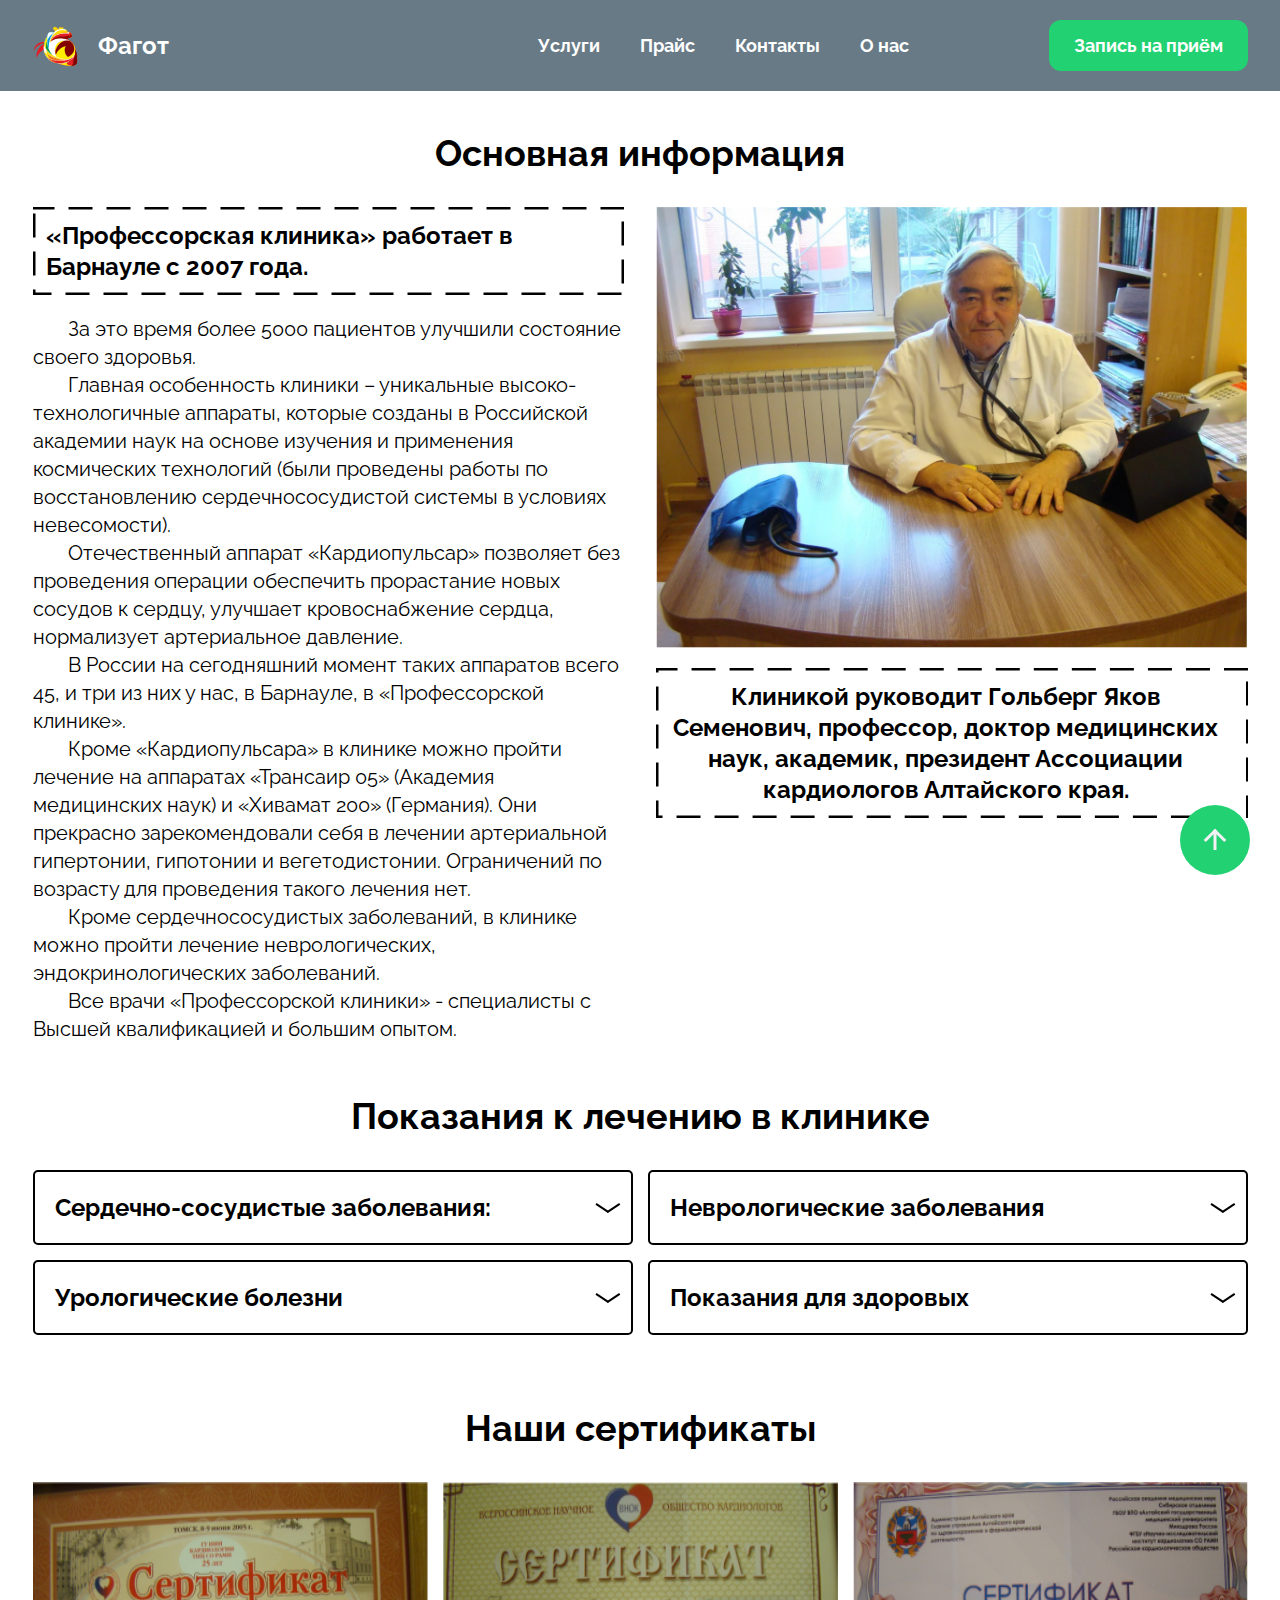
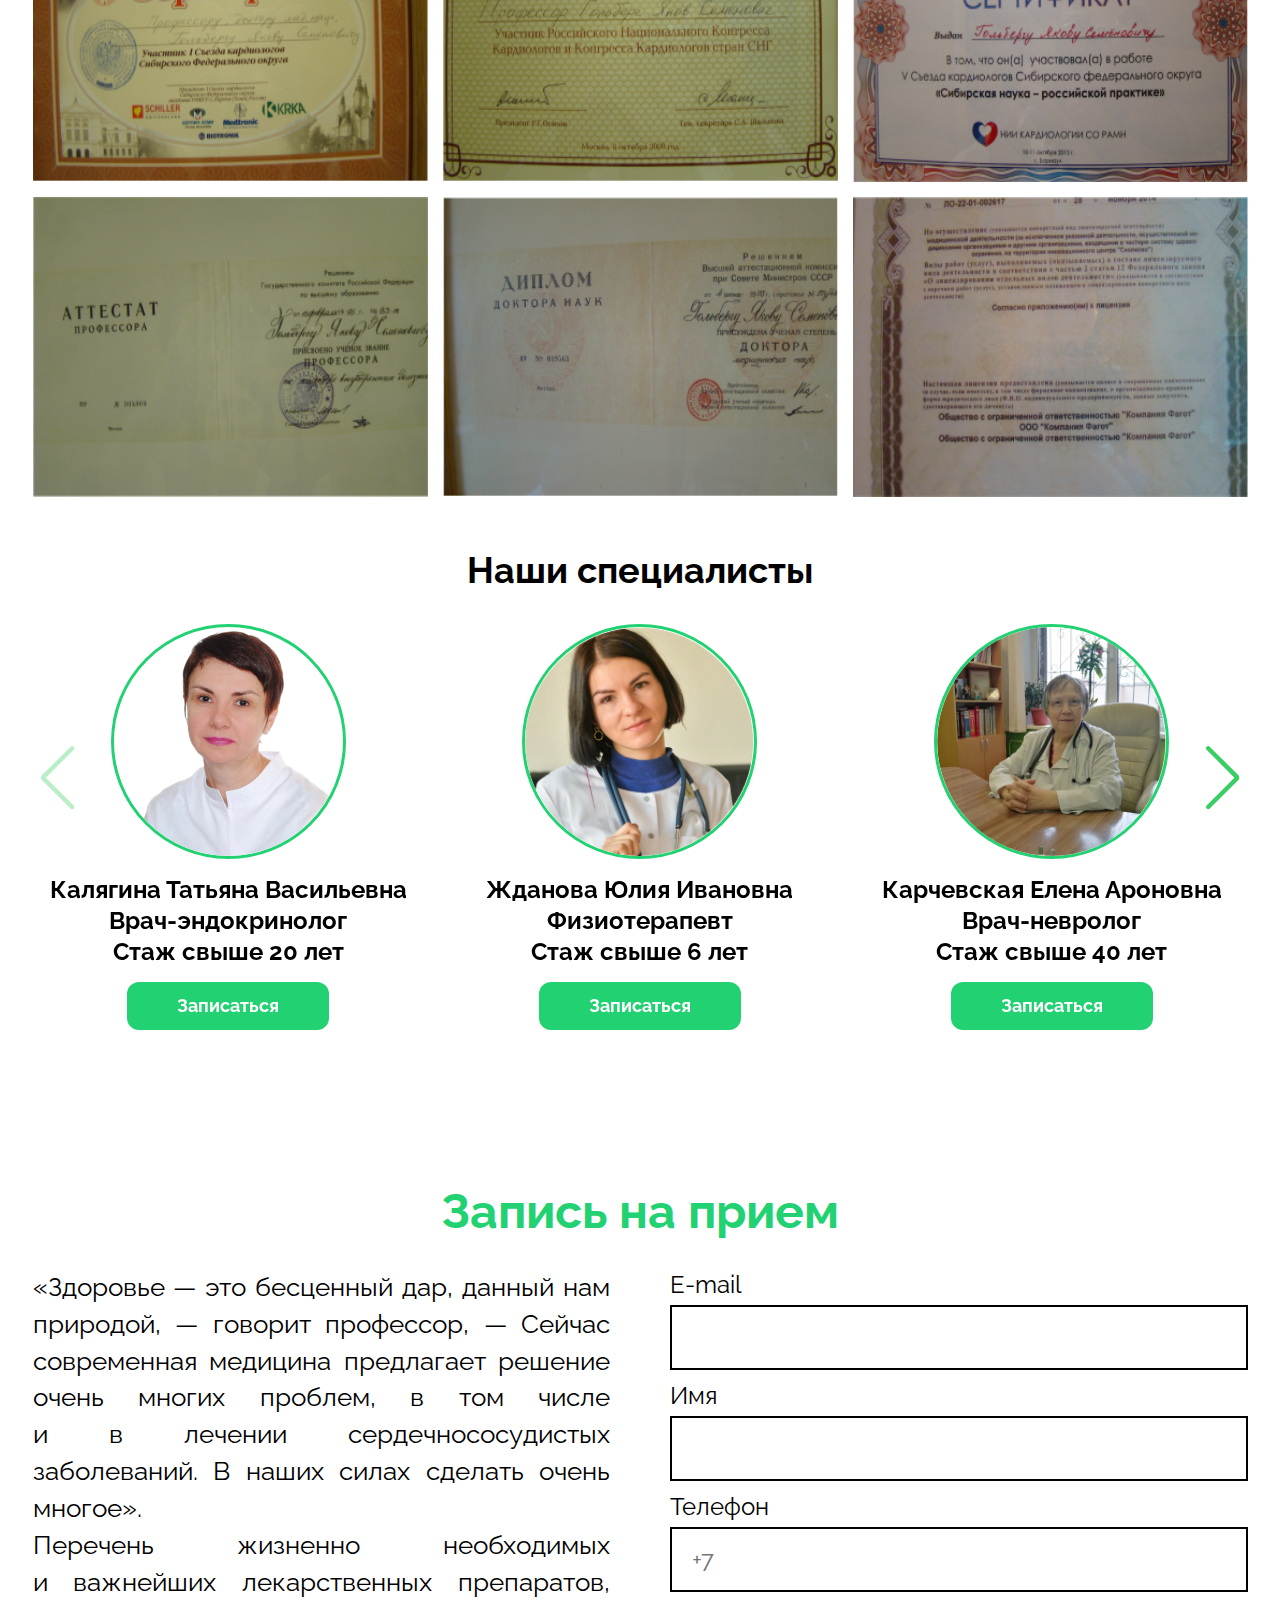
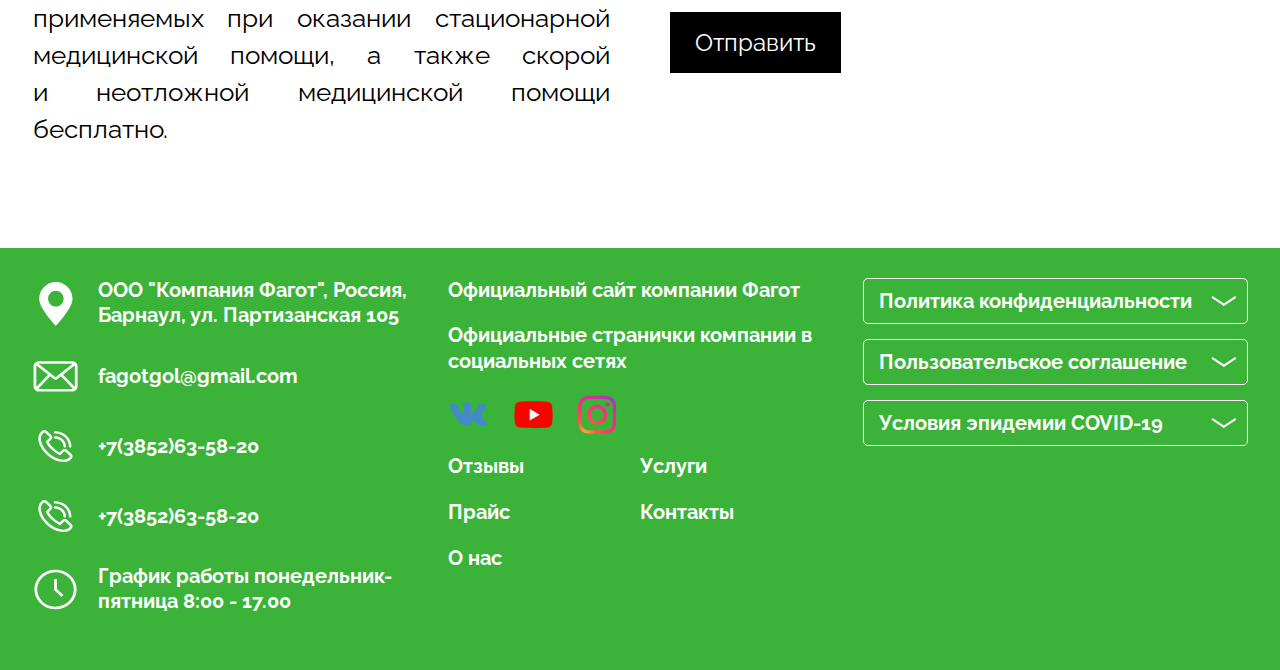
==== About.html @ f6bd38ea "Add files via upload" ====
<!DOCTYPE html>
<html lang="ru">

<head>
	<title>О нас</title>
	<meta charset="UTF-8">
	<meta name="format-detection" content="telephone=no">
	<!-- <style>body{opacity: 0;}</style> -->
	<link rel="stylesheet" href="css/style.min.css?_v=20220324200628">
	<link rel="stylesheet" href="css/style.min.css?_v=20220324200628">
	<link rel="shortcut icon" href="favicon.ico">

	<!-- <meta name="robots" content="noindex, nofollow"> -->
	<meta name="viewport" content="width=device-width, initial-scale=1.0">
</head>

<body>
	<!--  WRAPPER -->
	<div data-sticky class="wrapper">
		<!--   HEADER	 -->

		<header data-sticky-item class="header">
			<div class="header__container">
				<div class="header__menu menu">
					<!--  HEADER -->
					<div class="logo">
						<a href="https://kenformrey.github.io/Fagot/" class="header__logo"><img src="img/Logo.svg" alt="">

							<h3 href="https://kenformrey.github.io/Fagot/">Фагот</h3>

						</a>
					</div>

					<div class="menu__nav menu">
						<nav class="menu__body">
							<ul class="menu__list">
								<li class="menu__item hidden"><a href="https://kenformrey.github.io/Fagot/" class="menu__link">Главная</a>
								</li>
								<li class="menu__item"><a href="Services.html" class="menu__link">Услуги </a></li>
								<li class="menu__item"><a href="Price.html" class="menu__link">Прайс </a></li>
								<li class="menu__item"><a href="Contacts.html" class="menu__link">Контакты </a></li>
								<li class="menu__item"><a href="About.html" class="menu__link">О нас </a></li>
								<li class="social__icons">
									<div class="social__icon">
										<a href="https://vk.com/id380587980"> <img src="img/Footer/Social/vk.svg" alt=""> </a>
									</div>

									<div class="social__icon">
										<a href="https://www.youtube.com/channel/UCD90CI_VDaVIHZNmUctW5lA"> <img src="img/Footer/Social/Youtube.svg" alt=""> </a>
									</div>

									<div class="social__icon">
										<a href="https://www.instagram.com/professorskaya_klinika/"> <img src="img/Footer/Social/Instagram.svg" alt=""></a>
									</div>



								</li>
							</ul>
						</nav>
						<button data-da=".menu__list,769" type="submit" class="button button__header">Запись на приём</button>

						<!-- Icon burger -->
						<button type="button" class="menu__icon icon-menu"><span></span></button>
					</div>


				</div>


			</div>

		</header>
		<main class="page">
			<!-- ScrollBtn -->
			<a id="back-to-top" class="isShowBtn"></a>
			<div class="about">
				<div class="about__container">
					<div class="title__black">
						<h4>Основная информация</h4>
					</div>

					<div class="about__body">
						<div class="about__clinic">

							<div class="clinic__row">
								<div class="clinic__column">
									<div class="clinic__item">

										<div class="clinic__title">
											<h4>«Профессорская клиника» работает в Барнауле с 2007 года. </h4>
										</div>
										<div class="clinic__text">
											<p>
												За это время более 5000 пациентов улучшили состояние своего здоровья.
											</p>
											<p>Главная особенность клиники – уникальные высоко-технологичные аппараты, которые созданы в
												Российской
												академии наук на основе изучения и применения космических технологий (были проведены работы по
												восстановлению сердечнососудистой системы в условиях невесомости).
											</p>
											<p>Отечественный аппарат «Кардиопульсар» позволяет без проведения операции обеспечить прорастание
												новых
												сосудов к сердцу, улучшает кровоснабжение сердца, нормализует артериальное давление.
											</p>
											<p>В России на сегодняшний момент таких аппаратов всего 45, и три из них у нас, в Барнауле, в
												«Профессорской
												клинике».
											</p>
											<p>Кроме «Кардиопульсара» в клинике можно пройти лечение на аппаратах «Трансаир 05» (Академия
												медицинских
												наук) и «Хивамат 200» (Германия). Они прекрасно зарекомендовали себя в лечении артериальной
												гипертонии,
												гипотонии и вегетодистонии. Ограничений по возрасту для проведения такого лечения нет.

											</p>
											<p>Кроме сердечнососудистых заболеваний, в клинике можно пройти лечение неврологических,
												эндокринологических
												заболеваний.
											</p>
											<p>Все врачи «Профессорской клиники» - специалисты с Высшей квалификацией и большим опытом. </p>
										</div>
									</div>
								</div>

								<div class="clinic__column">
									<div class="clinic__item image">

										<div class="clinic__image">
											<img src="img/About/1.png" alt="">
										</div>

										<div class="clinic__title subtitle-image">
											<h4>Клиникой руководит Гольберг Яков Семенович, профессор,
												доктор медицинских наук, академик, президент Ассоциации кардиологов Алтайского края.</h4>
										</div>
									</div>
								</div>
							</div>

						</div>

						<div class="cardiopulse__spollers ">
							<div class="title__black">
								<h4>Показания к лечению в клинике </h4>
							</div>

							<div data-spollers data-one-spoller class="spollers">
								<!-- _spoller-active -->

								<div class="spollers__item">
									<button type="button" data-spoller class="spollers__title">Сердечно-сосудистые заболевания: </button>
									<div class="spollers__body _services">
										<ol>
											<li>Гипертоническая болезнь 1 и 2 стадий, 1 и 2 степени;</li>
											<li>Симптоматические артериальные гипертензии 1 и 2 степени;</li>
											<li>Гипотоническая болезнь;</li>
											<li>Ишемическая болезнь сердца:</li>

											<p>Стенокардия 1-2 функциональный класс;
											</p>

											<p>Постинфарктный кардиосклероз с сердечной недостаточностью не выше второго функционального
												класса;
											</p>
											<p>нарушение сердечного ритма – редкая экстрасистолия (10 в 1 или 30 в 1 час при суточном
												монетарировании
												ЭКГ);
											</p>
											<p>состояние после оперативного лечения (АКШ или стентирования);
											</p>
											<p>сочетание с артериальной гипертонией сахарным диабетом; </p>



											<li>Состояние после перенесенного инфаркта миокарда (через 6 – 8 месяцев после окончания острых
												явлений) пи
												сердечной недостаточности не выше 2 функционального класса.
											</li>
											<li>Хронические ревматические болезни сердца;</li>


											<li> Заболевания артерий и вен нижних конечностей (через 2 месяца после поверхностных и 4 месяца
												после
												глубоких)
											</li>

											<li> Метаболический синдром;
											</li>
											<li> Наличие факторов риска сердечно-сосудистых заболеваний;
											</li>

											<li>Наличие факторов риска сердечно-сосудистых заболеваний;
											</li>
											<li>Низкая фракция выброса;
											</li>
											<li>Вегетодистония по кардиальному типу; </li>
										</ol>
									</div>
								</div>

								<div class="spollers__item">
									<button type="button" data-spoller class="spollers__title ">Неврологические заболевания</button>
									<div class="spollers__body _services">
										<ol>
											<li>Сосудистая патология нервной системы:
											</li>
											<p> хроническая дисциркуляторная энцефалопатия с цефальгическими и вестибулопатическими
												проявлениями;
											</p>
											<p>состояние после перенесенных ишемических инсультов, преходящих нарушениях мозгового
												кровообращения – при
												условии самостоятельного передвижения после выписки из стационара;
											</p>
											<p>вегетососудистая дистония;
											</p>
											<li>Сахарный диабет второго типа, с явлениями полиневропатии, энцефалопатии, ангиопатии.
											</li>
											<li>Болезнь Паркинсона, дрожательно ригидная, дрожательная форма без выраженных
												интелектуально-мнеститечких
												нарушений;
											</li>

											<li>Остеохондроз позвоночника с нейрососудистыми синдромами, спондилогенные корешковые и
												вегетативные боли:
												пояснично-крестцовый радикулит, остеохондроз шейного и грудного отделов позвоночника;
											</li>
											<li>Послестрессовые состояния, депрессия, повышенная утомляемость, снижение работоспособности;
											</li>

											<li>Головные боли различного происхождения;</li>
										</ol>
									</div>
								</div>

								<div class="spollers__item">
									<button type="button" data-spoller class="spollers__title ">Урологические болезни</button>
									<div class="spollers__body _services">
										<p>Снижение мужской потенции</p>
									</div>
								</div>

								<div class="spollers__item">
									<button type="button" data-spoller class="spollers__title "> Показания для здоровых</button>
									<div class="spollers__body _services">
										<ol>
											<li>Профилактика сердечно-сосудистых заболеваний;</li>
											<li>Профилактика сердечно-сосудистых заболеваний;</li>
											<li>Для увеличения мышечной массы;</li>
											<li> Для восстановления работоспособности у лиц тяжелого физического и умственного труда</li>
											<li> Для быстрейшего восстановления после длительных тренировок спортсменов;</li>
											<li> Для подготовки спортсменов к ответственным Российским и Международным соревнованиям</li>
										</ol>
									</div>
								</div>
							</div>
						</div>

						<div class="about__certificate">
							<div class="title__black">
								<h4>Наши сертификаты</h4>
							</div>
							<div data-gallery class="gallery-block">
								<a href="img/About/Licence/1.png" class="gallery-block__item">
									<img src="img/About/Licence/1.png" alt="">
								</a>
								<a href="img/About/Licence/2.png" class="gallery-block__item">
									<img src="img/About/Licence/2.png" alt="">
								</a>

								<a href="img/About/Licence/3.png" class="gallery-block__item">
									<img src="img/About/Licence/3.png" alt="">
								</a>

								<a href="img/About/Licence/4.png" class="gallery-block__item">
									<img src="img/About/Licence/4.png" alt="">
								</a>
								<a href="img/About/Licence/5.png" class="gallery-block__item">
									<img src="img/About/Licence/5.png" alt="">
								</a>
								<a href="img/About/Licence/6.png" class="gallery-block__item">
									<img src="img/About/Licence/6.png" alt="">
								</a>
							</div>
						</div>

						<div class="about__employers">
							<div class="title__black">
								<h4>Наши специалисты</h4>
							</div>


							<!-- Оболочка слайдера -->
							<div class="about__slider swiper-about">

								<!-- Двигающееся часть слайдера -->
								<div class="about__wrapper swiper-wrapper ">

									<!-- Слайд -->
									<div class="about-slider__slide swiper-slide">
										<div class="about-slider__body">

											<a href="Doctor_1.html">
												<div class="about-slider__image">
													<img src="img/About/employees/1.png" alt="Картинка">
												</div>

												<div class="about-slider__title">
													<h4>Калягина Татьяна Васильевна</h4>
												</div>

												<div class="about-slider__text ">
													<p>Врач-эндокринолог </p>
													<p>Стаж свыше 20 лет</p>
												</div>
											</a>



											<a href="https://booking.medlock.ru/?user=fagot_golberga_barnaul&employeeId=2" class="button button__slider">Записаться</a>
										</div>

									</div>

									<div class="about-slider__slide swiper-slide">
										<div class="about-slider__body">

											<a href="Doctor_2.html">
												<div class="about-slider__image">
													<img src="img/About/employees/2.png" alt="Картинка">
												</div>

												<div class="about-slider__title">
													<h4>
														Жданова Юлия Ивановна
													</h4>
												</div>

												<div class="about-slider__text ">
													<p>Физиотерапевт </p>
													<p>Стаж свыше 6 лет</p>
												</div>
											</a>



											<a href="https://booking.medlock.ru/?hash=903829fe3a6acd9ab9003f7c21f519ff&employeeId=12" class="button button__slider">Записаться</a>
										</div>

									</div>

									<div class="about-slider__slide swiper-slide">
										<div class="about-slider__body">

											<a href="Doctor_3.html">
												<div class="about-slider__image">
													<img src="img/About/employees/3.png" alt="Картинка">
												</div>

												<div class="about-slider__title">
													<h4>Карчевская Елена Ароновна</h4>
												</div>

												<div class="about-slider__text ">
													<p>Врач-невролог</p>
													<p>Стаж свыше 40 лет</p>
												</div>
											</a>



											<a href="https://booking.medlock.ru/?user=fagot_golberga_barnaul&employeeId=1" class="button button__slider">Записаться</a>
										</div>

									</div>

									<div class="about-slider__slide swiper-slide">
										<div class="about-slider__body">

											<a href="Doctor_4.html">
												<div class="about-slider__image">
													<img src="img/About/employees/4.webp" alt="Картинка">
												</div>

												<div class="about-slider__title">
													<h4> Кайдалов Александр Геннадьевич</h4>
												</div>

												<div class="about-slider__text ">
													<p>Врач-кардиолог</p>
													<p>Стаж свыше 32 лет </p>
												</div>
											</a>

											<a href="https://booking.medlock.ru/?user=fagot_golberga_barnaul&employeeId=6" class="button button__slider">Записаться</a>
										</div>

									</div>

									<div class="about-slider__slide swiper-slide">
										<div class="about-slider__body">

											<a href="Doctor.html">
												<div class="about-slider__image">
													<img src="img/About/employees/5.jpg" alt="Картинка">
												</div>

												<div class="about-slider__title">
													<h4>Открытая вакансия </h4>
												</div>

												<div class="about-slider__text ">
													<p> Мы ищем: Медсестру по физиотерапии Врача-физиотерапевта

														Врача-кардиолога
													</p>



													<p>Стаж свыше 6 лет</p>
												</div>
											</a>



											<a href="#" class="button button__slider">Обратная связь</a>
										</div>

									</div>

								</div>
								<div class="swiper-pagination"></div>

								<button type="button" class="swiper-button-prev"></button>
								<button type="button" class="swiper-button-next"></button>


							</div>

						</div>


					</div>
				</div>
			</div>


			<div class="form">
				<div class="form__container">
					<div class="form__title title">
						<h3>Запись на прием</h3>
					</div>

					<div class="form__body">
						<div class="form__row">

							<div class="form__column">
								<div class="form__text">
									<p>&laquo;Здоровье&nbsp;&mdash; это бесценный дар, данный нам природой,&nbsp;&mdash; говорит
										профессор,&nbsp;&mdash; Сейчас современная медицина предлагает решение очень многих проблем, в&nbsp;том
										числе
										и&nbsp;в&nbsp;лечении сердечнососудистых заболеваний. В&nbsp;наших силах сделать очень многое&raquo;.
									<p> Перечень жизненно необходимых и&nbsp;важнейших лекарственных препаратов, применяемых при оказании
										стационарной
										медицинской помощи, а&nbsp;также скорой и&nbsp;неотложной медицинской помощи бесплатно.</p>
									</p>
								</div>
							</div>

							<div class="form__column">
								<form action="" method="POST" class="form__content">
									<div class="form__line">
										<label for="inp" class="form__label">E-mail</label>
										<input class="input" autocomplete="off" type="email" name="form[]" data-required="email" data-error="Неправильный E-mail">
									</div>

									<div class="form__line">
										<label for="inp" class="form__label">Имя</label>
										<input autocomplete="off" type="text" name="form[]" data-required="email" data-error="Неправильное Имя" class="input">
									</div>

									<div class="form__line">
										<label for="inp" class="form__label">Телефон</label>

										<input data-inputmask="'mask': '9' , 'repeat' : 11, 'greedy' : true" class="input" name="phone" placeholder="+7" autocomplete="off" data-error="Неправильный телефон" data-required="phone" type="tel" id="phone">

									</div>

									<button type="submit" class="form__button">Отправить</button>
								</form>
							</div>

						</div>





					</div>
				</div>
			</div>
		</main>
		<footer class="footer">
			<div class="footer__container">
				<div class="footer__row">

					<div class="footer__column">
						<ul class="footer__contacts">
							<li class="footer__item">
								<div class="item__img">
									<img src="img/Footer/Contacts/Marker.svg" alt="">
								</div>
								<div class="footer__text">
									<p>
										<a class="link" href="https://www.google.com/maps?ll=53.337132,83.779655&z=16&t=m&hl=en&gl=RU&mapclient=embed&cid=17492435233953632074">ООО
											"Компания Фагот", Россия, Барнаул, ул. Партизанская 105 </a>
									</p>
								</div>

							</li>

							<li class="footer__item">

								<div class="item__img">
									<img src="img/Footer/Contacts/Email.svg" alt="">
								</div>

								<div class="footer__text">
									<p>
										fagotgol@gmail.com
									</p>
								</div>

							</li>

							<li class="footer__item">

								<div class="item__img">
									<img src="img/Footer/Contacts/Phone.svg" alt="">
								</div>

								<div class="footer__text">
									<p>
										<a class="link" href="tel:+7(3852)63-58-2"> +7(3852)63-58-20</a>
									</p>
								</div>

							</li>
							<li class="footer__item">

								<div class="item__img">
									<img src="img/Footer/Contacts/Phone.svg" alt="">
								</div>

								<div class="footer__text">
									<p>
										<a class="link" href="tel:+7(3852)63-58-2"> +7(3852)63-58-20</a>

									</p>
								</div>

							</li>

							<li class="footer__item">

								<div class="item__img">
									<img src="img/Footer/Contacts/Clock.svg" alt="">
								</div>

								<div class="footer__text">
									<p>
										График работы
										понедельник-пятница
										8:00 - 17.00
									</p>
								</div>

							</li>


						</ul>
					</div>

					<div class="footer__column">
						<ul class="footer__social">
							<li>
								<p></p>
								Официальный сайт компании Фагот
							</li>

							<li>
								Официальные странички
								компании в социальных сетях
							</li>

							<li class="social__icons">
								<div class="social__icon">
									<a href="https://vk.com/id380587980"> <img src="img/Footer/Social/vk.svg" alt=""> </a>
								</div>

								<div class="social__icon">
									<a href="https://www.youtube.com/channel/UCD90CI_VDaVIHZNmUctW5lA"> <img src="img/Footer/Social/Youtube.svg" alt=""> </a>
								</div>

								<div class="social__icon">
									<a href="https://www.instagram.com/professorskaya_klinika/"> <img src="img/Footer/Social/Instagram.svg" alt=""></a>
								</div>

							</li>
							<ul class="pages">
								<li><a class="link" href="https://prodoctorov.ru/barnaul/lpu/24762-fagot/otzivi/#tab-content"> Отзывы </a>
								</li>

								<li>
									<a class="link" href="Services.html">Услуги</a>
								</li>

								<li>
									<a class="link" href="Price.html">Прайс</a>
								</li>

								<li>
									<a class="link" href="Contacts.html">Контакты</a>
								</li>

								<li>
									<a class="link" href="About.html">О нас</a>
								</li>
							</ul>



						</ul>

					</div>

					<div class="footer__column">

						<div data-one-spoller data-spollers class="spollers">
							<div class="spollers__item">
								<button type="button" data-spoller class="spollers__title"> Политика конфиденциальности</button>
								<div class="spollers__body">Настоящая Политика конфиденциальности является составной частью
									Пользовательского
									соглашения Сайта и действует в отношении всей информации, в том числе персональных данных Пользователя,
									получаемых Администрацией Сайта в процессе работы Пользователя с Сайтом, исполнения Пользовательского
									соглашения
									и соглашений между Администрацией сайта и Пользователем.</div>
							</div>

							<div class="spollers__item">
								<button type="button" data-spoller class="spollers__title"> Пользовательское соглашение</button>
								<div class="spollers__body">
									Настоящее пользовательское соглашение (далее - «Соглашение») регулирует порядок работы настоящего сайта
									(далее -
									«Сайт»), определяет условия использования материалов и сервисов Сайта. Администратор Сайта указывает
									информацию о
									себе, а также, контактные данные для обратной связи на Сайте. Настоящее Соглашение является публичной
									офертой в
									соответствии с действующим законодательством Российской Федерации. Совершение конклюдентных действий
									физическими,
									либо юридическими лицами (далее - «Пользователь»), направленных на использование Сайта считается
									безусловным
									принятием (акцептом) данного Соглашения. Настоящим Пользователь подтверждает, что акцепт Соглашения
									равносилен
									подписанию и заключению Соглашения на условиях, изложенных в настоящем Соглашении.
									Условия использования сайта
									Использование любых материалов и сервисов Сайта регулируется нормами действующего законодательства
									Российской
									Федерации. Материалы и сервисы Сайта предназначены исключительно для использования в законных целях.
									Пользователь вправе по своему усмотрению знакомиться с материалами сайта и сервисами Сайта, заказывать и
									приобретать товары и/или услуги предлагаемые на Сайте.
									Пользователь соглашается использовать Сайт, не нарушая имущественных и/или неимущественных прав третьих
									лиц, а
									равно запретов и ограничений, установле­­­­­­­­­­нных применимым правом, включая без ограничения:
									авторские и
									смежные права, права на товарные знаки, знаки обслуживания и наименования мест происхождения товаров,
									права на
									промышленные образцы, права использовать изображения людей, а также любых действий, которые приводят или
									могут
									привести к нарушению нормальной работы Сайта и сервисов Сайта, в частности используя программы для
									вмешательства
									или попытки вмешательства в процесс нормального функционирования Сайта.
									Использование материалов Сайта без согласия правообладателя не допускается. Для правомерного использования
									материалов Сайта необходимо согласие Администратора сайта или правообладателя материалов.
									При наличии технической возможности Пользователь вправе оставлять комментарии и иные записи на Сайте.
									Пользователь
									гарантирует, что комментарии или иные записи не нарушают применимого законодательства, не содержат
									материалов
									незаконного, непристойного, клеветнического, дискредитирующего, угрожающего, порнографического,
									враждебного
									характера, а также содержащих домогательства и признаки расовой или этнической дискриминации, призывающих
									к
									совершению действий, которые могут быть квалифицированы как уголовные преступления, равно как и считаться
									недопустимыми по иным причинам, материалов, пропагандирующих культ насилия и жестокости, материалов,
									содержащих
									нецензурную брань. Администрация Сайта не обязуется проводить предварительную модерацию материалов и
									записей на
									Сайте Пользователями. За комментариии записи на Сайте оставленные Пользователем, Пользователь несет
									ответственность
									самостоятельно и в полном объеме.
									Администратор Сайта не несет ответственности за посещение и использование Пользователем внешних ресурсов,
									ссылки на
									которые могут содержаться на Сайте, Пользователь переходит по ссылкам содержащимся на Сайте на внешние
									ресурсы, по
									своему усмотрению на свой страх и риск.
									Пользователь согласен с тем, что Администрация Сайта не несет ответственности перед Пользователем в связи
									с любыми
									возможными или возникшими потерями или убытками, связанными с любым содержанием Сайта, товарами или
									услугами,
									доступными на Сайте или полученными через внешние сайты или ресурсы, либо иные контакты Пользователя, в
									которые он
									вступил, используя размещенную на Сайте информацию или ссылки навнешние ресурсы.
									Предоставление в любой форме (регистрация на Сайте, осуществление заказов, подписка на рекламныерассылки
									итд.)
									своих персональных данных Администрации сайта, Пользователь выражает согласие на обработку персональных
									данных
									Администрацией сайта в соответствии с Федеральным законом “О персональных данных” от 27.07.2006№152-ФЗ.
									Обработка
									персональных данных Пользователя регулируется действующим законодательством Российской Федерации и
									Политикой
									конфиденциальности Сайта.
									Администратор Сайта вправе в любое время в одностороннем порядке, без каких либо уведомлений Пользователя,
									изменять
									содержимое Сайта, а также изменять условия настоящего Соглашения. Такие изменения вступают в силу с
									момента
									размещения новой версии Соглашения на данной странице. Актуальная версия Соглашения всегда расположена на
									данной
									странице. Для избежания споров по поводу изменения Соглашения Администратор Сайта рекомендует периодически
									ознакамливаться с содержимым Соглашения расположенного на данной странице. При несогласии Пользователя с
									внесенными
									изменениями он обязан отказаться от использования Сайта.
									Администратор Сайта вправе в одностороннем порядке ограничивать доступ Пользователя на Сайт, если будет
									обоснованно
									считать, что Пользователь ведет неправомерную деятельность. Кроме того, администратор вправе удалять
									материалы
									Пользователей по требованию уполномоченных органов государственной власти или заинтересованных лиц в
									случае, если
									данные материалы нарушают применимое законодательство или права третьих лиц.
									Администратор Сайта и Пользователь несут ответственность за неисполнение или ненадлежащее исполнение своих
									обязательств в соответствии с Соглашением и действующим законодательством Российской Федерации.
									Администратор Сайта
									не несет ответственность за технические перебои в работе Сайта, вместе с тем Администратор Сайта обязуется
									принимать все разумные меры для предотвращения таких перебоев.
									Все возможные споры, вытекающие из настоящего Соглашения или связанные с ним, подлежат разрешению в
									соответствии с
									действующим законодательством Российской Федерации.
									Все данные, размещенные или размещаемые на настоящем Сайте, находятся на оборудовании находящемся на
									территории
									Российской Федерации.
									Администратор вправе прекращать работу Сайта, а равно частично или полностью прекращать доступ к сайту до
									завершения необходимого технического обслуживания и (или) модернизации Сайта.
									Совершая действия по принятию настоящего Соглашения (оферты), Пользователь гарантирует, что ознакомлен,
									соглашается, полностью и безоговорочно принимает все условия Соглашения в целом, обязуется их соблюдать.
								</div>
							</div>

							<div class="spollers__item">
								<button type="button" data-spoller class="spollers__title"> Условия эпидемии COVID-19 </button>
								<div class="spollers__body">
									<p>С учетом внесенных изменений в Указ губернатора Алтайского края от 31.03.2020
										‹‹Об
										отдельных мерах по предупреждению завоза и распространения новой короновирусной инфекции COVID-19›› (от
										06.04.2020 №50) ООО “ Компания Фагот“ , Профессорская клиника Гольберга Я.С. возобновляет работу с
										30.04.2020г.
									<p> Профессорская клиника Гольберга Я.С., НЕ ПРИНИМАЕТ при:
										- Температуре тела выше 37 °С.
										- Наличии признаков ОРВИ.
										- При сроке менее 14 дней, после прибытия из-за границы, городов, районов установленных на карантин.
										- Если менее 14 дней был в контакте с больным COVID-19.
										Полный текст приказа размещен на официальном сайте Правительства Алтайского края
										-https://www.altairegion22.ru
										/upload/iblock/968/44_UG_31
										.03.2020.pdf</p>

									<p> Прием ведётся только по предварительной записи,
										во избежание одномоментного скопления большого количества людей в вестибюле и коридорах клиники. С
										этой же
										целью просим вас, по возможности, ограничить количество сопровождающих лиц. На входе всем пациентам
										проводится
										термометрия.</p>
									<p>В клинике предприняты все необходимые меры для профилактики распространения инфекции.
										Очень просим вас, при наличии возможности, посещать клинику в индивидуальных средствах защиты (лицевой
										маске) .
										Мы готовы принять пациентов с заболеваниями и состояниями, при которых отсрочка оказания медицинской
										помощи на
										определенное время, может повлечь за собой ухудшение состояния, угрозу жизни, здоровью, включая острые
										заболевания, обострение хронических заболеваний.</p>

									</p>
								</div>
							</div>
						</div>

					</div>

				</div>
			</div>

		</footer>

	</div>
	<!-- 
<div id="popup" aria-hidden="true" class="popup">
	<div class="popup__wrapper">
		<div class="popup__content">
			<button data-close type="button" class="popup__close">Закрыть</button>
			<div class="popup__text">
			</div>
		</div>
	</div>
</div>
 -->

	<script src="js/app.min.js?_v=20220324200628"></script>


</body>


</html>
---- css/style.min.css ----
@charset "UTF-8";@import url(https://fonts.googleapis.com/css?family=Raleway:regular,700,900&display=swap);@font-face{font-family:icons;font-display:swap;src:url(../fonts/icons.woff2) format("woff2"),url(../fonts/icons.woff) format("woff");font-weight:400;font-style:normal}[class*=_icon-]:before{font-family:icons;font-style:normal;font-weight:400;font-variant:normal;text-transform:none;line-height:1;-webkit-font-smoothing:antialiased;-moz-osx-font-smoothing:grayscale}._icon-Monitor:before{content:"\e900";color:#39ce63}._icon-Heart:before{content:"\e901";color:#39ce63}._icon-Squares:before{content:"\e902"}._icon-Doctor:before{content:"\e903";color:#39ce63}._icon-Hand:before{content:"\e904";color:#39ce63}._icon-Clock:before{content:"\e905"}._icon-Car:before{content:"\e906"}._icon-Phone:before{content:"\e907"}._icon-Marker:before{content:"\e908"}._icon-vk .path1:before{content:"\e909";color:#fff}._icon-vk .path2:before{content:"\e90a";margin-left:-1.0322265625em;color:#4489c8}._icon-Instagram:before{content:"\e90b"}._icon-Parking:before{content:"\e937"}._icon-Telegram .path1:before{content:"\e938";color:#000}._icon-Telegram .path2:before{content:"\e939";margin-left:-.884765625em;color:#fff}._icon-E-mail:before{content:"\e93a"}._icon-youtube .path1:before{content:"\e93b";color:red}._icon-youtube .path2:before{content:"\e93c";margin-left:-1em;color:#fff}*{padding:0;margin:0;border:0}*,:after,:before{-webkit-box-sizing:border-box;box-sizing:border-box}body,html{height:100%;min-width:320px}body{color:#000;line-height:1;font-family:Raleway;font-size:1.125rem;-ms-text-size-adjust:100%;-moz-text-size-adjust:100%;-webkit-text-size-adjust:100%;-webkit-font-smoothing:antialiased;-moz-osx-font-smoothing:grayscale}button,input,textarea{font-family:Raleway;font-size:inherit}button{cursor:pointer;color:inherit;background-color:inherit}a{color:inherit}a:link,a:visited{text-decoration:none}a:hover{text-decoration:none}ul li{list-style:none}img{vertical-align:top}h1,h2,h3,h4,h5,h6{font-weight:inherit;font-size:inherit}.lock body{overflow:hidden;-ms-touch-action:none;touch-action:none}.wrapper{min-height:100%;overflow:hidden;display:-webkit-box;display:-ms-flexbox;display:flex;-webkit-box-orient:vertical;-webkit-box-direction:normal;-ms-flex-direction:column;flex-direction:column}.wrapper>main{-webkit-box-flex:1;-ms-flex:1 1 auto;flex:1 1 auto}.wrapper>*{min-width:0}[class*=__container]{max-width:75.9375rem;-webkit-box-sizing:content-box;box-sizing:content-box;margin:0 auto;padding:0 1.25rem}.form__label{display:inline-block;line-height:1.2916666667}.form__label:not(:last-child){margin-bottom:5px}.form__button{display:-webkit-inline-box;display:-ms-inline-flexbox;display:inline-flex;padding:15px 25px;background:#000;color:#fff;-webkit-transition:all .2s ease-in-out 0s;-o-transition:all .2s ease-in-out 0s;transition:all .2s ease-in-out 0s;line-height:1.2916666667}.form__button:hover{background:#22d171;color:#fff}.button{display:-webkit-inline-box;display:-ms-inline-flexbox;display:inline-flex;padding:15px 25px;color:#fff;background:#22d171;font-weight:700;border-radius:12px;-webkit-transition:all .3s ease 0s;-o-transition:all .3s ease 0s;transition:all .3s ease 0s}.button._fw{width:100%}input[type=email],input[type=tel],input[type=text],textarea{-webkit-appearance:none;-moz-appearance:none;appearance:none}.input{border-radius:0!important;width:100%;display:block;padding:0 20px;height:65px;border:2px solid #000;line-height:1.2916666667}textarea.input{resize:none;padding:0 0}.spollers{display:-ms-grid;display:grid;gap:15px}.spollers__title{width:100%;cursor:default;text-align:left;border:1px solid #fff;padding:.625rem .9375rem;border-radius:.3125rem;position:relative;-webkit-transition:all .3s ease 0s;-o-transition:all .3s ease 0s;transition:all .3s ease 0s}._spoller-init .spollers__title{cursor:pointer}._spoller-init .spollers__title::after,._spoller-init .spollers__title::before{content:"";position:absolute;right:10px;top:50%;background-color:#fff;height:2px;width:15px;-webkit-transition:-webkit-transform .5s ease 0s;transition:-webkit-transform .5s ease 0s;-o-transition:transform .5s ease 0s;transition:transform .5s ease 0s;transition:transform .5s ease 0s,-webkit-transform .5s ease 0s}._spoller-init .spollers__title::before{-webkit-transform:translate(-75%,-50%) rotate(34deg);-ms-transform:translate(-75%,-50%) rotate(34deg);transform:translate(-75%,-50%) rotate(34deg)}._spoller-init .spollers__title::after{-webkit-transform:translate(0,-50%) rotate(-34deg);-ms-transform:translate(0,-50%) rotate(-34deg);transform:translate(0,-50%) rotate(-34deg)}._spoller-init .spollers__title._spoller-active::before{-webkit-transform:translateX(-75%) rotate(-34deg);-ms-transform:translateX(-75%) rotate(-34deg);transform:translateX(-75%) rotate(-34deg)}._spoller-init .spollers__title._spoller-active::after{-webkit-transform:rotate(34deg);-ms-transform:rotate(34deg);transform:rotate(34deg)}.spollers__body{padding:1.25rem;border-radius:.3125rem;border:1px solid #eee;width:100%}[data-showmore-button]{margin-top:15px;color:#fff;background:#22d171;padding:15px 25px;border-radius:15px;line-height:1.3;font-weight:700}[data-showmore-button]:hover{background:#000}[data-showmore-button] span:last-child{display:none}._showmore-active [data-showmore-button] span{display:none}._showmore-active [data-showmore-button] span:last-child{display:block}[data-fullscreen]{min-height:100vh}.touch [data-fullscreen]{min-height:calc(var(--vh,1vh) * 100)}[data-sticky]{position:relative}[class*=-ibg]{position:relative}[class*=-ibg] img{position:absolute;width:100%;height:100%;top:0;left:0;-o-object-fit:cover;object-fit:cover}[class*=-ibg_contain] img{-o-object-fit:contain;object-fit:contain}[class*=-row]{display:-webkit-box;display:-ms-flexbox;display:flex;-ms-flex-wrap:wrap;flex-wrap:wrap;margin:0 -15px}[class*=-column]{-webkit-box-flex:1;-ms-flex:1 1 100%;flex:1 1 100%;padding:0 15px}.item__video{position:relative;overflow:hidden;height:0;padding-bottom:33.25%;-o-object-fit:cover;object-fit:cover}.item__video embed,.item__video iframe,.item__video object,.item__video video{position:absolute;top:0;left:0;width:100%;height:100%}.title{color:#22d171;line-height:1.1666666667;font-weight:700;text-align:center}.title__black{font-weight:700;text-align:center;line-height:1.3055555556}.item__icon{font-size:3.4375rem}.header{position:absolute;width:100%;left:0;top:0;z-index:50;min-height:60px;background:#687a86}.header__container{padding:20px 10px}.header__menu{display:-webkit-box;display:-ms-flexbox;display:flex;-webkit-box-align:center;-ms-flex-align:center;align-items:center}.header__logo{cursor:default;display:-webkit-box;display:-ms-flexbox;display:flex;-webkit-box-align:center;-ms-flex-align:center;align-items:center;width:45px;height:40px;font-size:1.5rem;font-weight:700;line-height:1.2916666667;color:#fff}.header__logo img{margin-right:1.25rem}.header__logo h3,.header__logo img{cursor:pointer}.menu__nav{display:-webkit-box;display:-ms-flexbox;display:flex;-webkit-box-align:center;-ms-flex-align:center;align-items:center;-webkit-box-flex:0;-ms-flex:0 1 auto;flex:0 1 auto}.menu__body{display:-webkit-box;display:-ms-flexbox;display:flex}.menu__list a{display:block}.menu .social__icons{display:none}.menu .social__icon img{width:50px;height:50px}.menu .social__icon:not(:last-child){margin-right:15px}.menu__item.hidden{display:none}.menu__link{position:relative;display:block;color:#fff;font-size:1.125rem;font-weight:700;line-height:1.2777777778}.logo{-webkit-box-flex:1;-ms-flex:1 0 160px;flex:1 0 160px}.button__header{-webkit-transition:all .4s ease-out;-o-transition:all .4s ease-out;transition:all .4s ease-out}.button__header:hover{background:#000}.icon-menu{display:none}.footer{padding:30px 0;background:#3bb338}.footer__row{display:-webkit-box;display:-ms-flexbox;display:flex;margin:0 -15px;-ms-flex-wrap:wrap;flex-wrap:wrap}.footer .pages{display:-ms-grid;display:grid;-ms-grid-columns:1fr 1fr;grid-template-columns:1fr 1fr}.footer .link{cursor:pointer;position:relative}.footer .link:after{content:"";position:absolute;bottom:-8px;left:0;right:0;width:100%;height:3px;-webkit-transform:scaleX(0);-ms-transform:scaleX(0);transform:scaleX(0);background-color:#fff;-webkit-transition:-webkit-transform .3s;transition:-webkit-transform .3s;-o-transition:transform .3s;transition:transform .3s;transition:transform .3s,-webkit-transform .3s}.footer .link:hover:after{-webkit-transform:scaleX(1);-ms-transform:scaleX(1);transform:scaleX(1)}.footer__column{-webkit-box-flex:1;-ms-flex:1 1 33.3%;flex:1 1 33.3%;padding:0 15px;color:#fff;line-height:1.2777777778;font-weight:700}.footer__column:not(:last-child){margin-bottom:25px}.footer__item{display:-webkit-box;display:-ms-flexbox;display:flex;position:relative;-webkit-box-align:center;-ms-flex-align:center;align-items:center}.footer__item:not(:last-child){margin-bottom:25px}.footer .item__img{padding-right:20px}.footer .item__img img{width:45px;height:45px}.footer__social li:not(:last-child){margin-bottom:20px}.footer .social__icons{display:-webkit-box;display:-ms-flexbox;display:flex;-webkit-box-align:center;-ms-flex-align:center;align-items:center}.footer .social__icon{cursor:pointer}.footer .social__icon img{width:40px;height:40px}.footer .social__icon:not(:last-child){margin-right:25px}.spollers__title{font-weight:700}#back-to-top{position:fixed;right:30px;bottom:25px;width:70px;height:70px;border:transparent;border-radius:50%;background:#22d171;cursor:pointer;z-index:10}#back-to-top::after,#back-to-top:before{content:"";position:absolute;top:50%;left:50%;-webkit-transform:translate(-50%,-50%);-ms-transform:translate(-50%,-50%);transform:translate(-50%,-50%)}#back-to-top:before{width:3px;height:20px;border-top-left-radius:3px;border-top-right-radius:3px;background:#f5f0f6}#back-to-top:after{width:16px;height:16px;-webkit-transform:translate(-50%,-50%) rotate(45deg);-ms-transform:translate(-50%,-50%) rotate(45deg);transform:translate(-50%,-50%) rotate(45deg);border-top:3px solid #f5f0f6;border-left:3px solid #f5f0f6}.isShowBtn{opacity:1;-webkit-transition:.5s ease-in-out;-o-transition:.5s ease-in-out;transition:.5s ease-in-out}.isShowBtn__hide{opacity:0}.fullscreen{display:-webkit-box;display:-ms-flexbox;display:flex;-webkit-box-align:center;-ms-flex-align:center;align-items:center}.fullscreen__one{position:relative}.fullscreen__body{position:relative;max-width:100%;margin:0 auto;text-align:center;z-index:1}.fullscreen__title{font-size:4.5rem;line-height:1.2916666667;color:#fff}.fullscreen__image{position:absolute;width:100%;height:100%;top:0;left:0}.fullscreen__image img{-o-object-position:left;object-position:left}.arrow-down{position:absolute;display:-webkit-box;display:-ms-flexbox;display:flex;cursor:pointer;top:108%;left:50%;-webkit-transform:translate(-50%,-50%);-ms-transform:translate(-50%,-50%);transform:translate(-50%,-50%)}.arrow-down img{padding:10px;width:90px;height:90px}.Services__column:not(:last-child){margin-bottom:2.5rem}.Services__item{display:-webkit-box;display:-ms-flexbox;display:flex;-webkit-box-align:center;-ms-flex-align:center;align-items:center}.Services__item:not(:last-child){margin-bottom:40px}.Services .item__row{display:-webkit-box;display:-ms-flexbox;display:flex;-webkit-box-align:start;-ms-flex-align:start;align-items:flex-start}.Services .item__content{-webkit-box-flex:0;-ms-flex:0 1 auto;flex:0 1 auto}.Services .item__text{line-height:1.3333333333}.Services .item__title{font-weight:700;line-height:1.3076923077;margin-bottom:.625rem}.swiper-slide{-ms-flex-negative:0;flex-shrink:0}.image-slider__slide{max-height:43.75rem}.image-slider__image{position:absolute;width:100%;height:100%;top:0;left:0;text-align:center}.image-slider__image img{position:absolute;width:100%;height:100%;top:0;left:0;-o-object-fit:cover;object-fit:cover;-o-object-position:center;object-position:center;z-index:0}.image-slider__description{padding:35px;background:#303740;text-align:center;opacity:.8;z-index:1}.image-slider__description .button__slider{line-height:1.2916666667;cursor:pointer}.image-slider__content{color:#fff;margin-bottom:1.25rem}.image-slider__title{line-height:1.3055555556;margin-bottom:.9375rem}.image-slider__text{text-align:justify;line-height:1.3}.image-slider__text li:not(:last-child){margin-bottom:5px}.therapy{position:relative}.therapy__item:not(:last-child){margin-bottom:30px}.item{position:relative}.item__content{-webkit-box-flex:0;-ms-flex:0 1 540px;flex:0 1 540px;text-align:left}.item__content-title{line-height:1.3157894737;font-weight:700;margin-bottom:.625rem}.item__content-text{font-weight:400;line-height:1.2916666667}.Reviews__slider{position:relative;overflow:hidden}.Reviews .swiper-button-next,.Reviews .swiper-button-prev{top:40%}.Reviews .swiper-button-next,.Reviews .swiper-rtl .swiper-button-prev{right:5px}.Reviews .swiper-button-prev,.Reviews .swiper-rtl .swiper-button-next{left:5px}.Reviews-slider{position:relative;display:-webkit-box;display:-ms-flexbox;display:flex;margin:0 auto}.Reviews-slider__slide{border:2px solid #22d171;border-top-left-radius:40px;border-bottom-right-radius:40px}.Reviews-slider__image img{border-radius:50%;height:72px;width:72px}.Reviews-slider__title{font-weight:700;line-height:1.55}.Reviews-slider__title .wrapper__span{position:relative;display:inline-block}.Reviews-slider__title span{display:inline-block;position:absolute;text-align:center;color:#fff;background:#22d171;border-radius:50%;-webkit-transform:translateY(30%);-ms-transform:translateY(30%);transform:translateY(30%)}.Reviews-slider__title .number{position:relative;padding:2px 10px;top:-.3em;width:40px}.Reviews-slide{display:-webkit-box;display:-ms-flexbox;display:flex;position:relative}.text{-webkit-box-flex:1;-ms-flex:1 1 auto;flex:1 1 auto;line-height:1.3888888889}.text .Green{cursor:pointer;color:#3bb338;font-weight:700}.text .Green:hover{color:#000}.form__content{-webkit-box-flex:1;-ms-flex:1 0 auto;flex:1 0 auto}.form__row{margin:0 -30px}.form__column{-webkit-box-flex:1;-ms-flex:1 1 50%;flex:1 1 50%;padding:0 30px}.form__column:not(:last-child){margin-bottom:20px}.form__text{-webkit-box-flex:0;-ms-flex:0 1 500px;flex:0 1 500px;text-align:justify;line-height:1.4166666667}.form__line:not(:last-child){margin-bottom:10px}.form__button{margin-top:.625rem}.category__column{-webkit-box-flex:0;-ms-flex:0 1 50%;flex:0 1 50%}.category .item__row{display:-webkit-box;display:-ms-flexbox;display:flex;margin:0 -15px}.category .item__body,.category .item__image{padding:0 15px}.category .item__image{-webkit-box-flex:1;-ms-flex:1 1 50%;flex:1 1 50%}.category .item__image img{max-width:100%}.category .item__body{-webkit-box-flex:0;-ms-flex:0 1 50%;flex:0 1 50%}.category .item__title{font-weight:700;line-height:1.3055555556}.category .item__title:hover{color:#22d171}.category .item__text{line-height:1.2916666667}.button__service{padding:15px 50px}.cardiopulse__spollers{padding-bottom:20px}.cardiopulse__spollers .spollers{gap:15px;display:-ms-grid;display:grid;-ms-grid-columns:1fr 1fr;grid-template-columns:1fr 1fr}.cardiopulse__spollers .spollers__item{-webkit-box-flex:1;-ms-flex:1 1 50%;flex:1 1 50%}.cardiopulse__spollers .spollers__title{-webkit-transition:all .3s ease 0s;-o-transition:all .3s ease 0s;transition:all .3s ease 0s;border:2px solid #000;line-height:1.2916666667}.cardiopulse__spollers .spollers__title::after,.cardiopulse__spollers .spollers__title::before{content:"";background-color:#000}.cardiopulse__spollers .spollers__title:active,.cardiopulse__spollers .spollers__title:hover{color:#22d171}._spoller-init .cardiopulse__spollers .spollers__title{cursor:pointer}._spoller-init .cardiopulse__spollers .spollers__title._spoller-active{color:#22d171}._spoller-init .cardiopulse__spollers .spollers__title._spoller-active::after,._spoller-init .cardiopulse__spollers .spollers__title._spoller-active::before{background:#22d171}.cardiopulse__spollers .spollers__body._services{border:1px solid #000;border-top:0;padding:20px 30px;line-height:1.5}.cardiopulse__spollers .spollers__body._services p:before{content:"";display:inline-block;width:15px;height:15px;background:#22d171;border-radius:50%;margin-right:15px}.cardiopulse__spollers .spollers__body._services li{padding-left:10px}.cardiopulse__spollers .spollers__body._services li:not(:last-child){margin-bottom:5px}.cardiopulse .spollers__image{padding-top:10px}.cardiopulse .spollers__image img{max-width:100%;width:100%;height:100%}.cardiopulse__text{line-height:1.4;text-align:justify}.cardiopulse .info__row{display:-webkit-box;display:-ms-flexbox;display:flex;-webkit-box-align:start;-ms-flex-align:start;align-items:flex-start;margin:0 -15px}.cardiopulse .info__column{padding:0 15px}.cardiopulse .info__text{-webkit-box-flex:0;-ms-flex:0 1 75%;flex:0 1 75%;line-height:1.4}.warning__row{display:-webkit-box;display:-ms-flexbox;display:flex;-ms-flex-wrap:wrap;flex-wrap:wrap}.warning__column{-webkit-box-flex:1;-ms-flex:1 1 50%;flex:1 1 50%}.warning__column:not(:last-child){margin-bottom:15px}.warning__image{text-align:center}.warning__image img{max-width:100%;max-height:470px}.warning__body{background:#ceeccd;background-image:url("data:image/svg+xml,%3csvg width=%27100%25%27 height=%27100%25%27 xmlns=%27http://www.w3.org/2000/svg%27%3e%3crect width=%27100%25%27 height=%27100%25%27 fill=%27none%27 stroke=%27%23333%27 stroke-width=%275%27 stroke-dasharray=%2729%27 stroke-dashoffset=%270%27 stroke-linecap=%27square%27/%3e%3c/svg%3e")}.warning__title{text-align:center;font-weight:700;line-height:1.2916666667}.warning__text{line-height:1.3333333333}.contacts .info__row{display:-webkit-box;display:-ms-flexbox;display:flex;-webkit-box-align:start;-ms-flex-align:start;align-items:flex-start;-ms-flex-wrap:wrap;flex-wrap:wrap;margin:0 -10px}.contacts .info__column{position:relative;padding:0 10px;-webkit-box-flex:1;-ms-flex:1 1 33.3%;flex:1 1 33.3%;margin-bottom:30px}.contacts .info__item{position:relative;display:-webkit-box;display:-ms-flexbox;display:flex;-webkit-box-align:start;-ms-flex-align:start;align-items:start}.contacts .info__icon{color:#22d171}.contacts .info__text{line-height:1.3;font-weight:700}.gallery-block{display:-ms-grid;display:grid;-ms-grid-columns:1fr 1fr 1fr;grid-template-columns:1fr 1fr 1fr;gap:15px}.gallery-block__item img{max-width:100%;-webkit-transition:all .3s ease 0s;-o-transition:all .3s ease 0s;transition:all .3s ease 0s}.gallery-block__item img:hover{-webkit-transform:scale(1.1);-ms-transform:scale(1.1);transform:scale(1.1)}.map .map-responsive{overflow:hidden;padding-bottom:56.25%;position:relative;height:0}.map .map-responsive iframe{left:0;top:0;height:100%;width:100%;position:absolute}.price__body{text-align:center;margin:0 auto}.price__row{display:-webkit-box;display:-ms-flexbox;display:flex;margin:-10px -19.5px;-ms-flex-wrap:wrap;flex-wrap:wrap}.price__column{display:-webkit-box;display:-ms-flexbox;display:flex;padding:15px 19.5px;-webkit-box-flex:0;-ms-flex:0 1 33.333%;flex:0 1 33.333%}.price__item{display:-webkit-box;display:-ms-flexbox;display:flex;-webkit-box-orient:vertical;-webkit-box-direction:normal;-ms-flex-direction:column;flex-direction:column;padding:25px 10px;border:2px solid #22d171;border-radius:12px;background:#d3d3cd23}.price__service{-webkit-box-flex:1;-ms-flex:1 1 auto;flex:1 1 auto;padding-bottom:15px;line-height:1.125}.price__doctor{padding:0 7px;margin:0 auto;font-weight:700;line-height:1.3055555556;background:#c0e6bf;border-radius:12px}.price__number{margin-bottom:10px;line-height:1.2916666667}.button__price{display:block;background:#3ed368;line-height:1.28125}.doctor__row{display:-webkit-box;display:-ms-flexbox;display:flex;margin:-5px -15px;-ms-flex-wrap:wrap;flex-wrap:wrap;padding:5px 0}.doctor__row.card{-webkit-box-shadow:0 8px 29px rgba(0,0,0,.2);box-shadow:0 8px 29px rgba(0,0,0,.2)}.doctor__column{padding:5px 15px}.doctor__column.development,.doctor__column.info{-webkit-box-flex:1;-ms-flex:1 1 50%;flex:1 1 50%}.doctor__image img{width:100%}.doctor__info-title{font-weight:700;line-height:1.28125;padding-bottom:7px}.doctor__info-title::after{content:"";width:285px;display:block;height:3px;background:#22d171}.doctor .education__row{-webkit-box-flex:1;-ms-flex:1 1 50%;flex:1 1 50%}.doctor__info-subtitle{font-weight:700;line-height:1.4}.doctor__info-subtitle .heal{text-indent:25px}.doctor__info-subtitle li:not(:last-child){margin-bottom:15px}.doctor__info-subtitle .data{content:"";display:block;background:#cdf2d8;height:30px;width:120px;border-radius:8px}.doctor__info-subtitle .data h4{text-align:center}.doctor__info-subtitle .education{color:#22d171}.image__title{font-weight:700;line-height:1.2916666667}.image__subtitle{font-weight:700;line-height:1.2857142857}.image__subtitle:not(:last-child){margin-bottom:10px}.button__doctor{line-height:1.2916666667}.about{position:relative}.about .about__certificate img{-webkit-transition:all .2s ease-in-out;-o-transition:all .2s ease-in-out;transition:all .2s ease-in-out}.about__employers{overflow:hidden;position:relative;margin:0 auto}.about .swiper-button-next,.about .swiper-button-prev{top:40%}.about .swiper-button-next,.about .swiper-rtl .swiper-button-prev{right:5px}.about .swiper-button-prev,.about .swiper-rtl .swiper-button-next{left:5px}.clinic__row{display:-webkit-box;display:-ms-flexbox;display:flex;margin:-10px -16px;-ms-flex-wrap:wrap;flex-wrap:wrap}.clinic__column{padding:10px 16px;-webkit-box-flex:1;-ms-flex:1 1 50%;flex:1 1 50%}.clinic__item.image{text-align:center}.clinic__title{padding:13px 25px 13px 13px;font-weight:700;line-height:1.2916666667;background-image:url("data:image/svg+xml,%3csvg width=%27100%25%27 height=%27100%25%27 xmlns=%27http://www.w3.org/2000/svg%27%3e%3crect width=%27100%25%27 height=%27100%25%27 fill=%27none%27 stroke=%27black%27 stroke-width=%275%27 stroke-dasharray=%2719%27 stroke-dashoffset=%270%27 stroke-linecap=%27square%27/%3e%3c/svg%3e")}.clinic__title.subtitle-image{text-align:center}.clinic__text{text-indent:35px;line-height:1.4}.clinic__image img{max-width:100%}.about-slider{display:-webkit-box;display:-ms-flexbox;display:flex;position:relative;padding-bottom:30px}.about-slider__body{text-align:center}.about-slider__image{margin-bottom:15px}.about-slider__image img{border:3px solid #22d171;border-radius:50%;width:235px;height:235px}.about-slider__text,.about-slider__title{margin:0 auto;font-weight:700;line-height:1.2916666667}.about-slider__text{margin-bottom:15px}.button__slider{padding:15px 50px}@font-face{font-family:swiper-icons;src:url("data:application/font-woff;charset=utf-8;base64, [base64]//wADZ2x5ZgAAAywAAADMAAAD2MHtryVoZWFkAAABbAAAADAAAAA2E2+eoWhoZWEAAAGcAAAAHwAAACQC9gDzaG10eAAAAigAAAAZAAAArgJkABFsb2NhAAAC0AAAAFoAAABaFQAUGG1heHAAAAG8AAAAHwAAACAAcABAbmFtZQAAA/gAAAE5AAACXvFdBwlwb3N0AAAFNAAAAGIAAACE5s74hXjaY2BkYGAAYpf5Hu/j+W2+MnAzMYDAzaX6QjD6/4//Bxj5GA8AuRwMYGkAPywL13jaY2BkYGA88P8Agx4j+/8fQDYfA1AEBWgDAIB2BOoAeNpjYGRgYNBh4GdgYgABEMnIABJzYNADCQAACWgAsQB42mNgYfzCOIGBlYGB0YcxjYGBwR1Kf2WQZGhhYGBiYGVmgAFGBiQQkOaawtDAoMBQxXjg/wEGPcYDDA4wNUA2CCgwsAAAO4EL6gAAeNpj2M0gyAACqxgGNWBkZ2D4/wMA+xkDdgAAAHjaY2BgYGaAYBkGRgYQiAHyGMF8FgYHIM3DwMHABGQrMOgyWDLEM1T9/w8UBfEMgLzE////P/5//f/V/xv+r4eaAAeMbAxwIUYmIMHEgKYAYjUcsDAwsLKxc3BycfPw8jEQA/[base64]/uznmfPFBNODM2K7MTQ45YEAZqGP81AmGGcF3iPqOop0r1SPTaTbVkfUe4HXj97wYE+yNwWYxwWu4v1ugWHgo3S1XdZEVqWM7ET0cfnLGxWfkgR42o2PvWrDMBSFj/IHLaF0zKjRgdiVMwScNRAoWUoH78Y2icB/yIY09An6AH2Bdu/UB+yxopYshQiEvnvu0dURgDt8QeC8PDw7Fpji3fEA4z/PEJ6YOB5hKh4dj3EvXhxPqH/SKUY3rJ7srZ4FZnh1PMAtPhwP6fl2PMJMPDgeQ4rY8YT6Gzao0eAEA409DuggmTnFnOcSCiEiLMgxCiTI6Cq5DZUd3Qmp10vO0LaLTd2cjN4fOumlc7lUYbSQcZFkutRG7g6JKZKy0RmdLY680CDnEJ+UMkpFFe1RN7nxdVpXrC4aTtnaurOnYercZg2YVmLN/d/gczfEimrE/fs/bOuq29Zmn8tloORaXgZgGa78yO9/cnXm2BpaGvq25Dv9S4E9+5SIc9PqupJKhYFSSl47+Qcr1mYNAAAAeNptw0cKwkAAAMDZJA8Q7OUJvkLsPfZ6zFVERPy8qHh2YER+3i/BP83vIBLLySsoKimrqKqpa2hp6+jq6RsYGhmbmJqZSy0sraxtbO3sHRydnEMU4uR6yx7JJXveP7WrDycAAAAAAAH//wACeNpjYGRgYOABYhkgZgJCZgZNBkYGLQZtIJsFLMYAAAw3ALgAeNolizEKgDAQBCchRbC2sFER0YD6qVQiBCv/H9ezGI6Z5XBAw8CBK/m5iQQVauVbXLnOrMZv2oLdKFa8Pjuru2hJzGabmOSLzNMzvutpB3N42mNgZGBg4GKQYzBhYMxJLMlj4GBgAYow/P/PAJJhLM6sSoWKfWCAAwDAjgbRAAB42mNgYGBkAIIbCZo5IPrmUn0hGA0AO8EFTQAA");font-weight:400;font-style:normal}:root{--swiper-theme-color:#39ce63}.swiper{margin-left:auto;margin-right:auto;position:relative;overflow:hidden;list-style:none;padding:0;z-index:1}.swiper-vertical>.swiper-wrapper{-webkit-box-orient:vertical;-webkit-box-direction:normal;-ms-flex-direction:column;flex-direction:column}.swiper-wrapper{position:relative;width:100%;height:100%;z-index:1;display:-webkit-box;display:-ms-flexbox;display:flex;-webkit-transition-property:-webkit-transform;transition-property:-webkit-transform;-o-transition-property:transform;transition-property:transform;transition-property:transform,-webkit-transform;-webkit-box-sizing:content-box;box-sizing:content-box}.swiper-android .swiper-slide,.swiper-wrapper{-webkit-transform:translate3d(0,0,0);transform:translate3d(0,0,0)}.swiper-pointer-events{-ms-touch-action:pan-y;touch-action:pan-y}.swiper-pointer-events.swiper-vertical{-ms-touch-action:pan-x;touch-action:pan-x}.swiper-slide{width:100%;height:100%;position:relative;-webkit-transition-property:-webkit-transform;transition-property:-webkit-transform;-o-transition-property:transform;transition-property:transform;transition-property:transform,-webkit-transform}.swiper-slide-invisible-blank{visibility:hidden}.swiper-autoheight,.swiper-autoheight .swiper-slide{height:auto}.swiper-autoheight .swiper-wrapper{-webkit-box-align:start;-ms-flex-align:start;align-items:flex-start;-webkit-transition-property:height,-webkit-transform;transition-property:height,-webkit-transform;-o-transition-property:transform,height;transition-property:transform,height;transition-property:transform,height,-webkit-transform}.swiper-3d,.swiper-3d.swiper-css-mode .swiper-wrapper{-webkit-perspective:1200px;perspective:1200px}.swiper-3d .swiper-cube-shadow,.swiper-3d .swiper-slide,.swiper-3d .swiper-slide-shadow,.swiper-3d .swiper-slide-shadow-bottom,.swiper-3d .swiper-slide-shadow-left,.swiper-3d .swiper-slide-shadow-right,.swiper-3d .swiper-slide-shadow-top,.swiper-3d .swiper-wrapper{-webkit-transform-style:preserve-3d;transform-style:preserve-3d}.swiper-3d .swiper-slide-shadow,.swiper-3d .swiper-slide-shadow-bottom,.swiper-3d .swiper-slide-shadow-left,.swiper-3d .swiper-slide-shadow-right,.swiper-3d .swiper-slide-shadow-top{position:absolute;left:0;top:0;width:100%;height:100%;pointer-events:none;z-index:10}.swiper-3d .swiper-slide-shadow{background:rgba(0,0,0,.15)}.swiper-3d .swiper-slide-shadow-left{background-image:-webkit-gradient(linear,right top,left top,from(rgba(0,0,0,.5)),to(rgba(0,0,0,0)));background-image:-o-linear-gradient(right,rgba(0,0,0,.5),rgba(0,0,0,0));background-image:linear-gradient(to left,rgba(0,0,0,.5),rgba(0,0,0,0))}.swiper-3d .swiper-slide-shadow-right{background-image:-webkit-gradient(linear,left top,right top,from(rgba(0,0,0,.5)),to(rgba(0,0,0,0)));background-image:-o-linear-gradient(left,rgba(0,0,0,.5),rgba(0,0,0,0));background-image:linear-gradient(to right,rgba(0,0,0,.5),rgba(0,0,0,0))}.swiper-3d .swiper-slide-shadow-top{background-image:-webkit-gradient(linear,left bottom,left top,from(rgba(0,0,0,.5)),to(rgba(0,0,0,0)));background-image:-o-linear-gradient(bottom,rgba(0,0,0,.5),rgba(0,0,0,0));background-image:linear-gradient(to top,rgba(0,0,0,.5),rgba(0,0,0,0))}.swiper-3d .swiper-slide-shadow-bottom{background-image:-webkit-gradient(linear,left top,left bottom,from(rgba(0,0,0,.5)),to(rgba(0,0,0,0)));background-image:-o-linear-gradient(top,rgba(0,0,0,.5),rgba(0,0,0,0));background-image:linear-gradient(to bottom,rgba(0,0,0,.5),rgba(0,0,0,0))}.swiper-css-mode>.swiper-wrapper{overflow:auto;scrollbar-width:none;-ms-overflow-style:none}.swiper-css-mode>.swiper-wrapper::-webkit-scrollbar{display:none}.swiper-css-mode>.swiper-wrapper>.swiper-slide{scroll-snap-align:start start}.swiper-horizontal.swiper-css-mode>.swiper-wrapper{-ms-scroll-snap-type:x mandatory;scroll-snap-type:x mandatory}.swiper-vertical.swiper-css-mode>.swiper-wrapper{-ms-scroll-snap-type:y mandatory;scroll-snap-type:y mandatory}.swiper-centered>.swiper-wrapper::before{content:"";-ms-flex-negative:0;flex-shrink:0;-webkit-box-ordinal-group:10000;-ms-flex-order:9999;order:9999}.swiper-centered.swiper-horizontal>.swiper-wrapper>.swiper-slide:first-child{-webkit-margin-start:var(--swiper-centered-offset-before);margin-inline-start:var(--swiper-centered-offset-before)}.swiper-centered.swiper-horizontal>.swiper-wrapper::before{height:100%;min-height:1px;width:var(--swiper-centered-offset-after)}.swiper-centered.swiper-vertical>.swiper-wrapper>.swiper-slide:first-child{-webkit-margin-before:var(--swiper-centered-offset-before);margin-block-start:var(--swiper-centered-offset-before)}.swiper-centered.swiper-vertical>.swiper-wrapper::before{width:100%;min-width:1px;height:var(--swiper-centered-offset-after)}.swiper-centered>.swiper-wrapper>.swiper-slide{scroll-snap-align:center center}.swiper-virtual.swiper-css-mode .swiper-wrapper::after{content:"";position:absolute;left:0;top:0;pointer-events:none}.swiper-virtual.swiper-css-mode.swiper-horizontal .swiper-wrapper::after{height:1px;width:var(--swiper-virtual-size)}.swiper-virtual.swiper-css-mode.swiper-vertical .swiper-wrapper::after{width:1px;height:var(--swiper-virtual-size)}:root{--swiper-navigation-size:44px}.swiper-button-next,.swiper-button-prev{position:absolute;top:50%;width:calc(var(--swiper-navigation-size)/ 44 * 27);height:var(--swiper-navigation-size);margin-top:calc(0px - var(--swiper-navigation-size)/ 2);z-index:10;cursor:pointer;display:-webkit-box;display:-ms-flexbox;display:flex;-webkit-box-align:center;-ms-flex-align:center;align-items:center;-webkit-box-pack:center;-ms-flex-pack:center;justify-content:center;color:var(--swiper-navigation-color,var(--swiper-theme-color))}.swiper-button-next.swiper-button-disabled,.swiper-button-prev.swiper-button-disabled{opacity:.35;cursor:auto;pointer-events:none}.swiper-button-next:after,.swiper-button-prev:after{font-family:swiper-icons;font-size:var(--swiper-navigation-size);text-transform:none!important;letter-spacing:0;text-transform:none;font-variant:initial;line-height:1}.swiper-button-prev,.swiper-rtl .swiper-button-next{left:10px;right:auto}.swiper-button-prev:after,.swiper-rtl .swiper-button-next:after{content:"prev"}.swiper-button-next,.swiper-rtl .swiper-button-prev{right:10px;left:auto}.swiper-button-next:after,.swiper-rtl .swiper-button-prev:after{content:"next"}.swiper-button-lock{display:none}.swiper-pagination{position:absolute;text-align:center;-webkit-transition:.3s opacity;-o-transition:.3s opacity;transition:.3s opacity;-webkit-transform:translate3d(0,0,0);transform:translate3d(0,0,0);z-index:10}.swiper-pagination.swiper-pagination-hidden{opacity:0}.swiper-horizontal>.swiper-pagination-bullets,.swiper-pagination-bullets.swiper-pagination-horizontal,.swiper-pagination-custom,.swiper-pagination-fraction{bottom:10px;left:0;width:100%}.swiper-pagination-bullets-dynamic{overflow:hidden;font-size:0}.swiper-pagination-bullets-dynamic .swiper-pagination-bullet{-webkit-transform:scale(.33);-ms-transform:scale(.33);transform:scale(.33);position:relative}.swiper-pagination-bullets-dynamic .swiper-pagination-bullet-active{-webkit-transform:scale(1);-ms-transform:scale(1);transform:scale(1)}.swiper-pagination-bullets-dynamic .swiper-pagination-bullet-active-main{-webkit-transform:scale(1);-ms-transform:scale(1);transform:scale(1)}.swiper-pagination-bullets-dynamic .swiper-pagination-bullet-active-prev{-webkit-transform:scale(.66);-ms-transform:scale(.66);transform:scale(.66)}.swiper-pagination-bullets-dynamic .swiper-pagination-bullet-active-prev-prev{-webkit-transform:scale(.33);-ms-transform:scale(.33);transform:scale(.33)}.swiper-pagination-bullets-dynamic .swiper-pagination-bullet-active-next{-webkit-transform:scale(.66);-ms-transform:scale(.66);transform:scale(.66)}.swiper-pagination-bullets-dynamic .swiper-pagination-bullet-active-next-next{-webkit-transform:scale(.33);-ms-transform:scale(.33);transform:scale(.33)}.swiper-pagination-bullet{width:var(--swiper-pagination-bullet-width,var(--swiper-pagination-bullet-size,8px));height:var(--swiper-pagination-bullet-height,var(--swiper-pagination-bullet-size,8px));display:inline-block;border-radius:50%;background:var(--swiper-pagination-bullet-inactive-color,#000);opacity:var(--swiper-pagination-bullet-inactive-opacity,.2)}button.swiper-pagination-bullet{border:none;margin:0;padding:0;-webkit-box-shadow:none;box-shadow:none;-webkit-appearance:none;-moz-appearance:none;appearance:none}.swiper-pagination-clickable .swiper-pagination-bullet{cursor:pointer}.swiper-pagination-bullet:only-child{display:none!important}.swiper-pagination-bullet-active{opacity:var(--swiper-pagination-bullet-opacity,1);background:var(--swiper-pagination-color,var(--swiper-theme-color))}.swiper-pagination-vertical.swiper-pagination-bullets,.swiper-vertical>.swiper-pagination-bullets{right:10px;top:50%;-webkit-transform:translate3d(0,-50%,0);transform:translate3d(0,-50%,0)}.swiper-pagination-vertical.swiper-pagination-bullets .swiper-pagination-bullet,.swiper-vertical>.swiper-pagination-bullets .swiper-pagination-bullet{margin:var(--swiper-pagination-bullet-vertical-gap,6px) 0;display:block}.swiper-pagination-vertical.swiper-pagination-bullets.swiper-pagination-bullets-dynamic,.swiper-vertical>.swiper-pagination-bullets.swiper-pagination-bullets-dynamic{top:50%;-webkit-transform:translateY(-50%);-ms-transform:translateY(-50%);transform:translateY(-50%);width:8px}.swiper-pagination-vertical.swiper-pagination-bullets.swiper-pagination-bullets-dynamic .swiper-pagination-bullet,.swiper-vertical>.swiper-pagination-bullets.swiper-pagination-bullets-dynamic .swiper-pagination-bullet{display:inline-block;-webkit-transition:.2s top,.2s -webkit-transform;transition:.2s top,.2s -webkit-transform;-o-transition:.2s transform,.2s top;transition:.2s transform,.2s top;transition:.2s transform,.2s top,.2s -webkit-transform}.swiper-horizontal>.swiper-pagination-bullets .swiper-pagination-bullet,.swiper-pagination-horizontal.swiper-pagination-bullets .swiper-pagination-bullet{margin:0 var(--swiper-pagination-bullet-horizontal-gap,4px)}.swiper-horizontal>.swiper-pagination-bullets.swiper-pagination-bullets-dynamic,.swiper-pagination-horizontal.swiper-pagination-bullets.swiper-pagination-bullets-dynamic{left:50%;-webkit-transform:translateX(-50%);-ms-transform:translateX(-50%);transform:translateX(-50%);white-space:nowrap}.swiper-horizontal>.swiper-pagination-bullets.swiper-pagination-bullets-dynamic .swiper-pagination-bullet,.swiper-pagination-horizontal.swiper-pagination-bullets.swiper-pagination-bullets-dynamic .swiper-pagination-bullet{-webkit-transition:.2s left,.2s -webkit-transform;transition:.2s left,.2s -webkit-transform;-o-transition:.2s transform,.2s left;transition:.2s transform,.2s left;transition:.2s transform,.2s left,.2s -webkit-transform}.swiper-horizontal.swiper-rtl>.swiper-pagination-bullets-dynamic .swiper-pagination-bullet{-webkit-transition:.2s right,.2s -webkit-transform;transition:.2s right,.2s -webkit-transform;-o-transition:.2s transform,.2s right;transition:.2s transform,.2s right;transition:.2s transform,.2s right,.2s -webkit-transform}.swiper-pagination-progressbar{background:rgba(0,0,0,.25);position:absolute}.swiper-pagination-progressbar .swiper-pagination-progressbar-fill{background:var(--swiper-pagination-color,var(--swiper-theme-color));position:absolute;left:0;top:0;width:100%;height:100%;-webkit-transform:scale(0);-ms-transform:scale(0);transform:scale(0);-webkit-transform-origin:left top;-ms-transform-origin:left top;transform-origin:left top}.swiper-rtl .swiper-pagination-progressbar .swiper-pagination-progressbar-fill{-webkit-transform-origin:right top;-ms-transform-origin:right top;transform-origin:right top}.swiper-horizontal>.swiper-pagination-progressbar,.swiper-pagination-progressbar.swiper-pagination-horizontal,.swiper-pagination-progressbar.swiper-pagination-vertical.swiper-pagination-progressbar-opposite,.swiper-vertical>.swiper-pagination-progressbar.swiper-pagination-progressbar-opposite{width:100%;height:4px;left:0;top:0}.swiper-horizontal>.swiper-pagination-progressbar.swiper-pagination-progressbar-opposite,.swiper-pagination-progressbar.swiper-pagination-horizontal.swiper-pagination-progressbar-opposite,.swiper-pagination-progressbar.swiper-pagination-vertical,.swiper-vertical>.swiper-pagination-progressbar{width:4px;height:100%;left:0;top:0}.swiper-pagination-lock{display:none}.swiper-scrollbar{border-radius:10px;position:relative;-ms-touch-action:none;background:rgba(0,0,0,.1)}.swiper-horizontal>.swiper-scrollbar{position:absolute;left:1%;bottom:3px;z-index:50;height:5px;width:98%}.swiper-vertical>.swiper-scrollbar{position:absolute;right:3px;top:1%;z-index:50;width:5px;height:98%}.swiper-scrollbar-drag{height:100%;width:100%;position:relative;background:rgba(0,0,0,.5);border-radius:10px;left:0;top:0}.swiper-scrollbar-cursor-drag{cursor:move}.swiper-scrollbar-lock{display:none}.swiper-zoom-container{width:100%;height:100%;display:-webkit-box;display:-ms-flexbox;display:flex;-webkit-box-pack:center;-ms-flex-pack:center;justify-content:center;-webkit-box-align:center;-ms-flex-align:center;align-items:center;text-align:center}.swiper-zoom-container>canvas,.swiper-zoom-container>img,.swiper-zoom-container>svg{max-width:100%;max-height:100%;-o-object-fit:contain;object-fit:contain}.swiper-slide-zoomed{cursor:move}.swiper-lazy-preloader{width:42px;height:42px;position:absolute;left:50%;top:50%;margin-left:-21px;margin-top:-21px;z-index:10;-webkit-transform-origin:50%;-ms-transform-origin:50%;transform-origin:50%;-webkit-animation:swiper-preloader-spin 1s infinite linear;animation:swiper-preloader-spin 1s infinite linear;-webkit-box-sizing:border-box;box-sizing:border-box;border:4px solid var(--swiper-preloader-color,var(--swiper-theme-color));border-radius:50%;border-top-color:transparent}.swiper-lazy-preloader-white{--swiper-preloader-color:#fff}.swiper-lazy-preloader-black{--swiper-preloader-color:#000}@-webkit-keyframes swiper-preloader-spin{100%{-webkit-transform:rotate(360deg);transform:rotate(360deg)}}@keyframes swiper-preloader-spin{100%{-webkit-transform:rotate(360deg);transform:rotate(360deg)}}.swiper .swiper-notification{position:absolute;left:0;top:0;pointer-events:none;opacity:0;z-index:-1000}.swiper-free-mode>.swiper-wrapper{-webkit-transition-timing-function:ease-out;-o-transition-timing-function:ease-out;transition-timing-function:ease-out;margin:0 auto}.swiper-grid>.swiper-wrapper{-ms-flex-wrap:wrap;flex-wrap:wrap}.swiper-grid-column>.swiper-wrapper{-ms-flex-wrap:wrap;flex-wrap:wrap;-webkit-box-orient:vertical;-webkit-box-direction:normal;-ms-flex-direction:column;flex-direction:column}.swiper-fade.swiper-free-mode .swiper-slide{-webkit-transition-timing-function:ease-out;-o-transition-timing-function:ease-out;transition-timing-function:ease-out}.swiper-fade .swiper-slide{pointer-events:none;-webkit-transition-property:opacity;-o-transition-property:opacity;transition-property:opacity}.swiper-fade .swiper-slide .swiper-slide{pointer-events:none}.swiper-fade .swiper-slide-active,.swiper-fade .swiper-slide-active .swiper-slide-active{pointer-events:auto}.swiper-cube{overflow:visible}.swiper-cube .swiper-slide{pointer-events:none;-webkit-backface-visibility:hidden;backface-visibility:hidden;z-index:1;visibility:hidden;-webkit-transform-origin:0 0;-ms-transform-origin:0 0;transform-origin:0 0;width:100%;height:100%}.swiper-cube .swiper-slide .swiper-slide{pointer-events:none}.swiper-cube.swiper-rtl .swiper-slide{-webkit-transform-origin:100% 0;-ms-transform-origin:100% 0;transform-origin:100% 0}.swiper-cube .swiper-slide-active,.swiper-cube .swiper-slide-active .swiper-slide-active{pointer-events:auto}.swiper-cube .swiper-slide-active,.swiper-cube .swiper-slide-next,.swiper-cube .swiper-slide-next+.swiper-slide,.swiper-cube .swiper-slide-prev{pointer-events:auto;visibility:visible}.swiper-cube .swiper-slide-shadow-bottom,.swiper-cube .swiper-slide-shadow-left,.swiper-cube .swiper-slide-shadow-right,.swiper-cube .swiper-slide-shadow-top{z-index:0;-webkit-backface-visibility:hidden;backface-visibility:hidden}.swiper-cube .swiper-cube-shadow{position:absolute;left:0;bottom:0;width:100%;height:100%;opacity:.6;z-index:0}.swiper-cube .swiper-cube-shadow:before{content:"";background:#000;position:absolute;left:0;top:0;bottom:0;right:0;-webkit-filter:blur(50px);filter:blur(50px)}.swiper-flip{overflow:visible}.swiper-flip .swiper-slide{pointer-events:none;-webkit-backface-visibility:hidden;backface-visibility:hidden;z-index:1}.swiper-flip .swiper-slide .swiper-slide{pointer-events:none}.swiper-flip .swiper-slide-active,.swiper-flip .swiper-slide-active .swiper-slide-active{pointer-events:auto}.swiper-flip .swiper-slide-shadow-bottom,.swiper-flip .swiper-slide-shadow-left,.swiper-flip .swiper-slide-shadow-right,.swiper-flip .swiper-slide-shadow-top{z-index:0;-webkit-backface-visibility:hidden;backface-visibility:hidden}.swiper-creative .swiper-slide{-webkit-backface-visibility:hidden;backface-visibility:hidden;overflow:hidden;-webkit-transition-property:opacity,height,-webkit-transform;transition-property:opacity,height,-webkit-transform;-o-transition-property:transform,opacity,height;transition-property:transform,opacity,height;transition-property:transform,opacity,height,-webkit-transform}.swiper-cards{overflow:visible}.swiper-cards .swiper-slide{-webkit-transform-origin:center bottom;-ms-transform-origin:center bottom;transform-origin:center bottom;-webkit-backface-visibility:hidden;backface-visibility:hidden;overflow:hidden}.swiper{overflow:hidden}:root{--swiper-navigation-size:65px;--swiper-theme-color:#39ce63}.swiper-button-next,.swiper-button-prev{position:absolute;top:50%;width:calc(var(--swiper-navigation-size)/ 44 * 27);height:var(--swiper-navigation-size);margin-top:calc(0px - var(--swiper-navigation-size)/ 2);z-index:10;cursor:pointer;display:-webkit-box;display:-ms-flexbox;display:flex;-webkit-box-align:center;-ms-flex-align:center;align-items:center;-webkit-box-pack:center;-ms-flex-pack:center;justify-content:center;color:var(--swiper-theme-color)}.swiper-button-prev,.swiper-rtl .swiper-button-next{left:15px;right:auto}.swiper-button-prev:after,.swiper-rtl .swiper-button-next:after{content:"prev"}.swiper-button-next,.swiper-rtl .swiper-button-prev{right:15px;left:auto}.swiper-button-next:after,.swiper-rtl .swiper-button-prev:after{content:"next"}.swiper-pagination{position:absolute;text-align:center;-webkit-transition:.3s opacity;-o-transition:.3s opacity;transition:.3s opacity;-webkit-transform:translate3d(0,0,0);transform:translate3d(0,0,0)}.swiper-pagination-bullet{width:20px;height:20px;display:inline-block;border-radius:50%;background:var(--swiper-pagination-bullet-inactive-color,#000);opacity:var(--swiper-pagination-bullet-inactive-opacity,.2)}.swiper-pagination-bullet-active{opacity:var(--swiper-pagination-bullet-opacity,1);background:var(--swiper-pagination-color,var(--swiper-theme-color))}@font-face{font-family:lg;src:url([data-uri]) format("woff2"),url([data-uri]) format("woff");font-weight:400;font-style:normal;font-display:block}.lg-icon{font-family:lg!important;speak:never;font-style:normal;font-weight:400;font-variant:normal;text-transform:none;line-height:1;-webkit-font-smoothing:antialiased;-moz-osx-font-smoothing:grayscale}.lg-container{font-family:system-ui,-apple-system,"Segoe UI",Roboto,"Helvetica Neue",Arial,"Noto Sans","Liberation Sans",sans-serif,"Apple Color Emoji","Segoe UI Emoji","Segoe UI Symbol","Noto Color Emoji"}.lg-next,.lg-prev{background-color:rgba(0,0,0,.45);border-radius:2px;color:#999;cursor:pointer;display:block;font-size:72px;margin-top:-10px;padding:8px 10px 9px;position:absolute;top:50%;z-index:1080;outline:0;border:none}.lg-next.disabled,.lg-prev.disabled{opacity:0!important;cursor:default}.lg-next:hover:not(.disabled),.lg-prev:hover:not(.disabled){color:#fff}.lg-single-item .lg-next,.lg-single-item .lg-prev{display:none}.lg-next{right:20px}.lg-next:before{content:"\e095"}.lg-prev{left:20px}.lg-prev:after{content:"\e094"}@-webkit-keyframes lg-right-end{0%{left:0}50%{left:-30px}100%{left:0}}@keyframes lg-right-end{0%{left:0}50%{left:-30px}100%{left:0}}@-webkit-keyframes lg-left-end{0%{left:0}50%{left:30px}100%{left:0}}@keyframes lg-left-end{0%{left:0}50%{left:30px}100%{left:0}}.lg-outer.lg-right-end .lg-object{-webkit-animation:lg-right-end .3s;animation:lg-right-end .3s;position:relative}.lg-outer.lg-left-end .lg-object{-webkit-animation:lg-left-end .3s;animation:lg-left-end .3s;position:relative}.lg-toolbar{z-index:1082;left:0;position:absolute;top:0;width:100%}.lg-media-overlap .lg-toolbar{background-image:-webkit-gradient(linear,left bottom,left top,from(rgba(0,0,0,0)),to(rgba(0,0,0,.4)));background-image:-o-linear-gradient(bottom,rgba(0,0,0,0),rgba(0,0,0,.4));background-image:linear-gradient(0deg,rgba(0,0,0,0),rgba(0,0,0,.4))}.lg-toolbar .lg-icon{color:#999;cursor:pointer;float:right;font-size:24px;height:47px;line-height:27px;padding:10px 0;text-align:center;width:50px;text-decoration:none!important;outline:medium none;will-change:color;-webkit-transition:color .2s linear;-o-transition:color .2s linear;transition:color .2s linear;background:0 0;border:none;-webkit-box-shadow:none;box-shadow:none}.lg-toolbar .lg-icon.lg-icon-18{font-size:18px}.lg-toolbar .lg-icon:hover{color:#fff}.lg-toolbar .lg-close:after{content:"\e070"}.lg-toolbar .lg-maximize{font-size:22px}.lg-toolbar .lg-maximize:after{content:"\e90a"}.lg-toolbar .lg-download:after{content:"\e0f2"}.lg-sub-html{color:#eee;font-size:16px;padding:10px 40px;text-align:center;z-index:1080;opacity:0;-webkit-transition:opacity .2s ease-out 0s;-o-transition:opacity .2s ease-out 0s;transition:opacity .2s ease-out 0s}.lg-sub-html h4{margin:0;font-size:13px;font-weight:700}.lg-sub-html p{font-size:12px;margin:5px 0 0}.lg-sub-html a{color:inherit}.lg-sub-html a:hover{text-decoration:underline}.lg-media-overlap .lg-sub-html{background-image:-webkit-gradient(linear,left top,left bottom,from(rgba(0,0,0,0)),to(rgba(0,0,0,.6)));background-image:-o-linear-gradient(top,rgba(0,0,0,0),rgba(0,0,0,.6));background-image:linear-gradient(180deg,rgba(0,0,0,0),rgba(0,0,0,.6))}.lg-item .lg-sub-html{position:absolute;bottom:0;right:0;left:0}.lg-error-msg{font-size:14px;color:#999}.lg-counter{color:#999;display:inline-block;font-size:16px;padding-left:20px;padding-top:12px;height:47px;vertical-align:middle}.lg-closing .lg-next,.lg-closing .lg-prev,.lg-closing .lg-sub-html,.lg-closing .lg-toolbar{opacity:0;-webkit-transition:-webkit-transform .08 cubic-bezier(0,0,.25,1) 0s,opacity .08 cubic-bezier(0,0,.25,1) 0s,color .08 linear;-o-transition:-o-transform .08 cubic-bezier(0,0,.25,1) 0s,opacity .08 cubic-bezier(0,0,.25,1) 0s,color .08 linear;-webkit-transition:opacity .08 cubic-bezier(0,0,.25,1) 0s,color .08 linear,-webkit-transform .08 cubic-bezier(0,0,.25,1) 0s;transition:opacity .08 cubic-bezier(0,0,.25,1) 0s,color .08 linear,-webkit-transform .08 cubic-bezier(0,0,.25,1) 0s;-o-transition:transform .08 cubic-bezier(0,0,.25,1) 0s,opacity .08 cubic-bezier(0,0,.25,1) 0s,color .08 linear;transition:transform .08 cubic-bezier(0,0,.25,1) 0s,opacity .08 cubic-bezier(0,0,.25,1) 0s,color .08 linear;transition:transform .08 cubic-bezier(0,0,.25,1) 0s,opacity .08 cubic-bezier(0,0,.25,1) 0s,color .08 linear,-webkit-transform .08 cubic-bezier(0,0,.25,1) 0s}body:not(.lg-from-hash) .lg-outer.lg-start-zoom .lg-item:not(.lg-zoomable) .lg-img-wrap,body:not(.lg-from-hash) .lg-outer.lg-start-zoom .lg-item:not(.lg-zoomable) .lg-video-cont{opacity:0;-ms-transform:scale3d(.5,.5,.5);-webkit-transform:scale3d(.5,.5,.5);transform:scale3d(.5,.5,.5);will-change:transform,opacity;-webkit-transition:-webkit-transform 250ms cubic-bezier(0,0,.25,1) 0s,opacity 250ms cubic-bezier(0,0,.25,1)!important;-o-transition:-o-transform 250ms cubic-bezier(0,0,.25,1) 0s,opacity 250ms cubic-bezier(0,0,.25,1)!important;-webkit-transition:opacity 250ms cubic-bezier(0,0,.25,1),-webkit-transform 250ms cubic-bezier(0,0,.25,1) 0s!important;transition:opacity 250ms cubic-bezier(0,0,.25,1),-webkit-transform 250ms cubic-bezier(0,0,.25,1) 0s!important;-o-transition:transform 250ms cubic-bezier(0,0,.25,1) 0s,opacity 250ms cubic-bezier(0,0,.25,1)!important;transition:transform 250ms cubic-bezier(0,0,.25,1) 0s,opacity 250ms cubic-bezier(0,0,.25,1)!important;transition:transform 250ms cubic-bezier(0,0,.25,1) 0s,opacity 250ms cubic-bezier(0,0,.25,1),-webkit-transform 250ms cubic-bezier(0,0,.25,1) 0s!important}body:not(.lg-from-hash) .lg-outer.lg-start-zoom .lg-item:not(.lg-zoomable).lg-complete .lg-img-wrap,body:not(.lg-from-hash) .lg-outer.lg-start-zoom .lg-item:not(.lg-zoomable).lg-complete .lg-video-cont{opacity:1;-ms-transform:scale3d(1,1,1);-webkit-transform:scale3d(1,1,1);transform:scale3d(1,1,1)}.lg-group:after{content:"";display:table;clear:both}.lg-container{display:none;outline:0}.lg-container.lg-show{display:block}.lg-on{scroll-behavior:unset}.lg-hide-sub-html .lg-sub-html,.lg-next,.lg-pager-outer,.lg-prev,.lg-toolbar{opacity:0;will-change:transform,opacity;-webkit-transition:-webkit-transform .25s cubic-bezier(0,0,.25,1) 0s,opacity .25s cubic-bezier(0,0,.25,1) 0s;-o-transition:-o-transform .25s cubic-bezier(0,0,.25,1) 0s,opacity .25s cubic-bezier(0,0,.25,1) 0s;-webkit-transition:opacity .25s cubic-bezier(0,0,.25,1) 0s,-webkit-transform .25s cubic-bezier(0,0,.25,1) 0s;transition:opacity .25s cubic-bezier(0,0,.25,1) 0s,-webkit-transform .25s cubic-bezier(0,0,.25,1) 0s;-o-transition:transform .25s cubic-bezier(0,0,.25,1) 0s,opacity .25s cubic-bezier(0,0,.25,1) 0s;transition:transform .25s cubic-bezier(0,0,.25,1) 0s,opacity .25s cubic-bezier(0,0,.25,1) 0s;transition:transform .25s cubic-bezier(0,0,.25,1) 0s,opacity .25s cubic-bezier(0,0,.25,1) 0s,-webkit-transform .25s cubic-bezier(0,0,.25,1) 0s}.lg-show-in .lg-next,.lg-show-in .lg-pager-outer,.lg-show-in .lg-prev,.lg-show-in .lg-toolbar{opacity:1}.lg-show-in.lg-hide-sub-html .lg-sub-html{opacity:1}.lg-show-in .lg-hide-items .lg-prev{opacity:0;-webkit-transform:translate3d(-10px,0,0);transform:translate3d(-10px,0,0)}.lg-show-in .lg-hide-items .lg-next{opacity:0;-webkit-transform:translate3d(10px,0,0);transform:translate3d(10px,0,0)}.lg-show-in .lg-hide-items .lg-toolbar{opacity:0;-webkit-transform:translate3d(0,-10px,0);transform:translate3d(0,-10px,0)}.lg-show-in .lg-hide-items.lg-hide-sub-html .lg-sub-html{opacity:0;-webkit-transform:translate3d(0,20px,0);transform:translate3d(0,20px,0)}.lg-outer{width:100%;height:100%;position:fixed;top:0;left:0;z-index:1050;text-align:left;opacity:.001;outline:0;will-change:auto;overflow:hidden;-webkit-transition:opacity .15s ease 0s;-o-transition:opacity .15s ease 0s;transition:opacity .15s ease 0s}.lg-outer *{-webkit-box-sizing:border-box;box-sizing:border-box}.lg-outer.lg-zoom-from-image{opacity:1}.lg-outer.lg-visible{opacity:1}.lg-outer.lg-css3 .lg-item:not(.lg-start-end-progress).lg-current,.lg-outer.lg-css3 .lg-item:not(.lg-start-end-progress).lg-next-slide,.lg-outer.lg-css3 .lg-item:not(.lg-start-end-progress).lg-prev-slide{-webkit-transition-duration:inherit!important;-o-transition-duration:inherit!important;transition-duration:inherit!important;-webkit-transition-timing-function:inherit!important;-o-transition-timing-function:inherit!important;transition-timing-function:inherit!important}.lg-outer.lg-css3.lg-dragging .lg-item.lg-current,.lg-outer.lg-css3.lg-dragging .lg-item.lg-next-slide,.lg-outer.lg-css3.lg-dragging .lg-item.lg-prev-slide{-webkit-transition-duration:0s!important;-o-transition-duration:0s!important;transition-duration:0s!important;opacity:1}.lg-outer.lg-grab img.lg-object{cursor:-webkit-grab;cursor:-o-grab;cursor:-ms-grab;cursor:grab}.lg-outer.lg-grabbing img.lg-object{cursor:move;cursor:-webkit-grabbing;cursor:-o-grabbing;cursor:-ms-grabbing;cursor:grabbing}.lg-outer .lg-content{position:absolute;top:0;left:0;right:0;bottom:0}.lg-outer .lg-inner{width:100%;position:absolute;left:0;top:0;bottom:0;-webkit-transition:opacity 0s;-o-transition:opacity 0s;transition:opacity 0s;white-space:nowrap}.lg-outer .lg-item{will-change:transform,opacity;display:none!important}.lg-outer .lg-item:not(.lg-start-end-progress){background:url([data-uri]) no-repeat scroll center center transparent}.lg-outer.lg-css3 .lg-current,.lg-outer.lg-css3 .lg-next-slide,.lg-outer.lg-css3 .lg-prev-slide{display:inline-block!important}.lg-outer.lg-css .lg-current{display:inline-block!important}.lg-outer .lg-img-wrap,.lg-outer .lg-item{display:inline-block;text-align:center;position:absolute;width:100%;height:100%}.lg-outer .lg-img-wrap:before,.lg-outer .lg-item:before{content:"";display:inline-block;height:100%;vertical-align:middle}.lg-outer .lg-img-wrap{position:absolute;left:0;right:0;top:0;bottom:0;white-space:nowrap;font-size:0}.lg-outer .lg-item.lg-complete{background-image:none}.lg-outer .lg-item.lg-current{z-index:1060}.lg-outer .lg-object{display:inline-block;vertical-align:middle;max-width:100%;max-height:100%;width:auto;height:auto;position:relative}.lg-outer .lg-empty-html .lg-sub-html,.lg-outer .lg-empty-html.lg-sub-html{display:none}.lg-outer.lg-hide-download .lg-download{opacity:.75;pointer-events:none}.lg-outer .lg-first-slide .lg-dummy-img{position:absolute;top:50%;left:50%}.lg-outer.lg-components-open:not(.lg-zoomed) .lg-components{-webkit-transform:translate3d(0,0,0);transform:translate3d(0,0,0);opacity:1}.lg-outer.lg-components-open:not(.lg-zoomed) .lg-sub-html{opacity:1;-webkit-transition:opacity .2s ease-out .15s;-o-transition:opacity .2s ease-out .15s;transition:opacity .2s ease-out .15s}.lg-backdrop{position:fixed;top:0;left:0;right:0;bottom:0;z-index:1040;background-color:#000;opacity:0;will-change:auto;-webkit-transition:opacity 333ms ease-in 0s;-o-transition:opacity 333ms ease-in 0s;transition:opacity 333ms ease-in 0s}.lg-backdrop.in{opacity:1}.lg-css3.lg-no-trans .lg-current,.lg-css3.lg-no-trans .lg-next-slide,.lg-css3.lg-no-trans .lg-prev-slide{-webkit-transition:none 0s ease 0s!important;-o-transition:none 0s ease 0s!important;transition:none 0s ease 0s!important}.lg-css3.lg-use-css3 .lg-item{-webkit-backface-visibility:hidden;backface-visibility:hidden}.lg-css3.lg-fade .lg-item{opacity:0}.lg-css3.lg-fade .lg-item.lg-current{opacity:1}.lg-css3.lg-fade .lg-item.lg-current,.lg-css3.lg-fade .lg-item.lg-next-slide,.lg-css3.lg-fade .lg-item.lg-prev-slide{-webkit-transition:opacity .1s ease 0s;-o-transition:opacity .1s ease 0s;transition:opacity .1s ease 0s}.lg-css3.lg-use-css3 .lg-item.lg-start-progress{-webkit-transition:-webkit-transform 1s cubic-bezier(.175,.885,.32,1.275) 0s;-o-transition:-o-transform 1s cubic-bezier(.175,.885,.32,1.275) 0s;transition:-webkit-transform 1s cubic-bezier(.175,.885,.32,1.275) 0s;-o-transition:transform 1s cubic-bezier(.175,.885,.32,1.275) 0s;transition:transform 1s cubic-bezier(.175,.885,.32,1.275) 0s;transition:transform 1s cubic-bezier(.175,.885,.32,1.275) 0s,-webkit-transform 1s cubic-bezier(.175,.885,.32,1.275) 0s}.lg-css3.lg-use-css3 .lg-item.lg-start-end-progress{-webkit-transition:-webkit-transform 1s cubic-bezier(0,0,.25,1) 0s;-o-transition:-o-transform 1s cubic-bezier(0,0,.25,1) 0s;transition:-webkit-transform 1s cubic-bezier(0,0,.25,1) 0s;-o-transition:transform 1s cubic-bezier(0,0,.25,1) 0s;transition:transform 1s cubic-bezier(0,0,.25,1) 0s;transition:transform 1s cubic-bezier(0,0,.25,1) 0s,-webkit-transform 1s cubic-bezier(0,0,.25,1) 0s}.lg-css3.lg-slide.lg-use-css3 .lg-item{opacity:0}.lg-css3.lg-slide.lg-use-css3 .lg-item.lg-prev-slide{-webkit-transform:translate3d(-100%,0,0);transform:translate3d(-100%,0,0)}.lg-css3.lg-slide.lg-use-css3 .lg-item.lg-next-slide{-webkit-transform:translate3d(100%,0,0);transform:translate3d(100%,0,0)}.lg-css3.lg-slide.lg-use-css3 .lg-item.lg-current{-webkit-transform:translate3d(0,0,0);transform:translate3d(0,0,0);opacity:1}.lg-css3.lg-slide.lg-use-css3 .lg-item.lg-current,.lg-css3.lg-slide.lg-use-css3 .lg-item.lg-next-slide,.lg-css3.lg-slide.lg-use-css3 .lg-item.lg-prev-slide{-webkit-transition:-webkit-transform 1s cubic-bezier(0,0,.25,1) 0s,opacity .1s ease 0s;-o-transition:-o-transform 1s cubic-bezier(0,0,.25,1) 0s,opacity .1s ease 0s;-webkit-transition:opacity .1s ease 0s,-webkit-transform 1s cubic-bezier(0,0,.25,1) 0s;transition:opacity .1s ease 0s,-webkit-transform 1s cubic-bezier(0,0,.25,1) 0s;-o-transition:transform 1s cubic-bezier(0,0,.25,1) 0s,opacity .1s ease 0s;transition:transform 1s cubic-bezier(0,0,.25,1) 0s,opacity .1s ease 0s;transition:transform 1s cubic-bezier(0,0,.25,1) 0s,opacity .1s ease 0s,-webkit-transform 1s cubic-bezier(0,0,.25,1) 0s}.lg-container{display:none}.lg-container.lg-show{display:block}.lg-container.lg-dragging-vertical .lg-backdrop{-webkit-transition-duration:0s!important;-o-transition-duration:0s!important;transition-duration:0s!important}.lg-container.lg-dragging-vertical .lg-css3 .lg-item.lg-current{-webkit-transition-duration:0s!important;-o-transition-duration:0s!important;transition-duration:0s!important;opacity:1}.lg-inline .lg-backdrop,.lg-inline .lg-outer{position:absolute}.lg-inline .lg-backdrop{z-index:1}.lg-inline .lg-outer{z-index:2}.lg-inline .lg-maximize:after{content:"\e909"}.lg-components{-webkit-transform:translate3d(0,100%,0);transform:translate3d(0,100%,0);will-change:transform;-webkit-transition:-webkit-transform .35s ease-out 0s;-o-transition:-o-transform .35s ease-out 0s;transition:-webkit-transform .35s ease-out 0s;-o-transition:transform .35s ease-out 0s;transition:transform .35s ease-out 0s;transition:transform .35s ease-out 0s,-webkit-transform .35s ease-out 0s;z-index:1080;position:absolute;bottom:0;right:0;left:0}.lg-outer .lg-thumb-outer{background-color:#0d0a0a;width:100%;max-height:350px;overflow:hidden;float:left}.lg-outer .lg-thumb-outer.lg-grab .lg-thumb-item{cursor:-webkit-grab;cursor:-o-grab;cursor:-ms-grab;cursor:grab}.lg-outer .lg-thumb-outer.lg-grabbing .lg-thumb-item{cursor:move;cursor:-webkit-grabbing;cursor:-o-grabbing;cursor:-ms-grabbing;cursor:grabbing}.lg-outer .lg-thumb-outer.lg-dragging .lg-thumb{-webkit-transition-duration:0s!important;-o-transition-duration:0s!important;transition-duration:0s!important}.lg-outer .lg-thumb-outer.lg-rebuilding-thumbnails .lg-thumb{-webkit-transition-duration:0s!important;-o-transition-duration:0s!important;transition-duration:0s!important}.lg-outer .lg-thumb-outer.lg-thumb-align-middle{text-align:center}.lg-outer .lg-thumb-outer.lg-thumb-align-left{text-align:left}.lg-outer .lg-thumb-outer.lg-thumb-align-right{text-align:right}.lg-outer.lg-single-item .lg-thumb-outer{display:none}.lg-outer .lg-thumb{padding:5px 0;height:100%;margin-bottom:-5px;display:inline-block;vertical-align:middle}.lg-outer .lg-thumb-item{cursor:pointer;float:left;overflow:hidden;height:100%;border-radius:2px;margin-bottom:5px;will-change:border-color}.lg-outer .lg-thumb-item.active,.lg-outer .lg-thumb-item:hover{border-color:#a90707}.lg-outer .lg-thumb-item img{width:100%;height:100%;-o-object-fit:cover;object-fit:cover;display:block}.lg-outer.lg-can-toggle .lg-item{padding-bottom:0}.lg-outer .lg-toggle-thumb:after{content:"\e1ff"}.lg-outer.lg-animate-thumb .lg-thumb{-webkit-transition-timing-function:cubic-bezier(.215,.61,.355,1);-o-transition-timing-function:cubic-bezier(.215,.61,.355,1);transition-timing-function:cubic-bezier(.215,.61,.355,1)}.lg-outer.lg-css3.lg-zoom-dragging .lg-item.lg-complete.lg-zoomable .lg-image,.lg-outer.lg-css3.lg-zoom-dragging .lg-item.lg-complete.lg-zoomable .lg-img-wrap{-webkit-transition-duration:0s!important;-o-transition-duration:0s!important;transition-duration:0s!important}.lg-outer.lg-use-transition-for-zoom .lg-item.lg-complete.lg-zoomable .lg-img-wrap{will-change:transform;-webkit-transition:-webkit-transform .5s cubic-bezier(.12,.415,.01,1.19) 0s;-o-transition:-o-transform .5s cubic-bezier(.12,.415,.01,1.19) 0s;transition:-webkit-transform .5s cubic-bezier(.12,.415,.01,1.19) 0s;-o-transition:transform .5s cubic-bezier(.12,.415,.01,1.19) 0s;transition:transform .5s cubic-bezier(.12,.415,.01,1.19) 0s;transition:transform .5s cubic-bezier(.12,.415,.01,1.19) 0s,-webkit-transform .5s cubic-bezier(.12,.415,.01,1.19) 0s}.lg-outer.lg-use-transition-for-zoom.lg-zoom-drag-transition .lg-item.lg-complete.lg-zoomable .lg-img-wrap{will-change:transform;-webkit-transition:-webkit-transform .8s cubic-bezier(0,0,.25,1) 0s;-o-transition:-o-transform .8s cubic-bezier(0,0,.25,1) 0s;transition:-webkit-transform .8s cubic-bezier(0,0,.25,1) 0s;-o-transition:transform .8s cubic-bezier(0,0,.25,1) 0s;transition:transform .8s cubic-bezier(0,0,.25,1) 0s;transition:transform .8s cubic-bezier(0,0,.25,1) 0s,-webkit-transform .8s cubic-bezier(0,0,.25,1) 0s}.lg-outer .lg-item.lg-complete.lg-zoomable .lg-img-wrap{-webkit-transform:translate3d(0,0,0);transform:translate3d(0,0,0);-webkit-backface-visibility:hidden;backface-visibility:hidden}.lg-outer .lg-item.lg-complete.lg-zoomable .lg-dummy-img,.lg-outer .lg-item.lg-complete.lg-zoomable .lg-image{-webkit-transform:scale3d(1,1,1);transform:scale3d(1,1,1);will-change:opacity,transform;-webkit-transition:-webkit-transform .5s cubic-bezier(.12,.415,.01,1.19) 0s,opacity .15s!important;-o-transition:-o-transform .5s cubic-bezier(.12,.415,.01,1.19) 0s,opacity .15s!important;-webkit-transition:opacity .15s,-webkit-transform .5s cubic-bezier(.12,.415,.01,1.19) 0s!important;transition:opacity .15s,-webkit-transform .5s cubic-bezier(.12,.415,.01,1.19) 0s!important;-o-transition:transform .5s cubic-bezier(.12,.415,.01,1.19) 0s,opacity .15s!important;transition:transform .5s cubic-bezier(.12,.415,.01,1.19) 0s,opacity .15s!important;transition:transform .5s cubic-bezier(.12,.415,.01,1.19) 0s,opacity .15s,-webkit-transform .5s cubic-bezier(.12,.415,.01,1.19) 0s!important;-webkit-transform-origin:0 0;-ms-transform-origin:0 0;transform-origin:0 0;-webkit-backface-visibility:hidden;backface-visibility:hidden}.lg-icon.lg-zoom-in:after{content:"\e311"}.lg-icon.lg-actual-size{font-size:20px}.lg-icon.lg-actual-size:after{content:"\e033"}.lg-icon.lg-zoom-out{opacity:.5;pointer-events:none}.lg-icon.lg-zoom-out:after{content:"\e312"}.lg-zoomed .lg-icon.lg-zoom-out{opacity:1;pointer-events:auto}.lg-outer.lg-first-slide-loading .lg-actual-size,.lg-outer.lg-first-slide-loading .lg-zoom-in,.lg-outer.lg-first-slide-loading .lg-zoom-out,.lg-outer[data-lg-slide-type=iframe] .lg-actual-size,.lg-outer[data-lg-slide-type=iframe] .lg-zoom-in,.lg-outer[data-lg-slide-type=iframe] .lg-zoom-out,.lg-outer[data-lg-slide-type=video] .lg-actual-size,.lg-outer[data-lg-slide-type=video] .lg-zoom-in,.lg-outer[data-lg-slide-type=video] .lg-zoom-out{opacity:.75;pointer-events:none}@media (min-width:48.12375em){#back-to-top:focus,#back-to-top:hover{background:#000;outline:0}}@media (min-width:60.4375em){.fullscreen__title{font-size:4.5rem}}@media (min-width:61.99875em){.image-slider__description{position:absolute;left:50%;top:50%;-webkit-transform:translate(-50%,-50%);-ms-transform:translate(-50%,-50%);transform:translate(-50%,-50%)}}@media (min-width:62.5em){.image-slider__title{font-size:2.25rem}.image-slider__text{font-size:1.25rem}.doctor__image img{height:25rem}}@media (min-width:64.0625em){.menu__item:not(:last-child){margin-right:2.5rem}}@media (min-width:78.4375em){.form__label{font-size:1.5rem}.form__button{font-size:1.5rem}.input{font-size:1.5rem}.spollers__item{font-size:1.25rem}[data-showmore-button]{font-size:1.25rem}.title{font-size:3rem}.title__black{font-size:2.25rem}.title__black{margin-bottom:1.875rem}.item__icon{padding-right:.9375rem}.footer__column{font-size:1.25rem}.spollers__body{font-size:1.125rem}.fullscreen__one{padding-top:6.25rem}.fullscreen__one{padding-bottom:6.25rem}.fullscreen__body{padding-top:18.75rem}.fullscreen__body{padding-bottom:18.75rem}.Services{padding-top:5rem}.Services{padding-bottom:3.75rem}.Services__title{margin-bottom:2.5rem}.Services .item__text{font-size:1.5rem}.Services .item__title{font-size:2rem}.image__wrapper{padding-top:2.5rem}.image__wrapper{padding-bottom:2.5rem}.image-slider__slide{padding-top:21.875rem}.image-slider__slide{padding-bottom:21.875rem}.image-slider__description .button__slider{font-size:1.5rem}.image-slider__description .button__slider{padding-left:3.75rem}.image-slider__description .button__slider{padding-right:3.75rem}.image-slider__description{max-width:50rem}.therapy{padding-top:5rem}.therapy{padding-bottom:5rem}.therapy__title{margin-bottom:3.625rem}.item__content-title{font-size:2.625rem}.item__content-text{font-size:1.5rem}.Reviews__title{margin-bottom:1.875rem}.Reviews .swiper-reviews{padding-bottom:3.75rem}.Reviews-slider__slide{padding:1.25rem}.Reviews-slider__title{font-size:1.5rem}.Reviews-slide__header{margin-bottom:1.625rem}.text{font-size:1.25rem}.form{padding-top:3.75rem}.form{padding-bottom:5rem}.form__title{margin-bottom:1.875rem}.form__text{font-size:1.625rem}.category{padding-top:9.375rem}.category__column:not(:last-child){padding-bottom:6.25rem}.category .item__image{margin-bottom:1.25rem}.category .item__title{font-size:2.25rem}.category .item__title{margin-bottom:.9375rem}.category .item__text li{padding-left:2.1875rem}.category .item__text{font-size:1.5rem}.category .item__text{margin-bottom:1.25rem}.cardiopulse{padding-top:8.125rem}.cardiopulse{padding-bottom:1.5625rem}.cardiopulse__spollers .spollers__title{padding:1.25rem}.cardiopulse__spollers .spollers__title{font-size:1.5rem}.cardiopulse__spollers .spollers__body._services{font-size:1.25rem}.cardiopulse__spollers .spollers__body._services p{text-indent:2.5rem}.cardiopulse__spollers .spollers__body._services p:before{margin-right:.9375rem}.cardiopulse__text{font-size:1.25rem}.cardiopulse__text p{text-indent:2.5rem}.cardiopulse .info__text{font-size:1.25rem}.warning__body{padding:3.75rem}.warning__title{font-size:3rem}.warning__title{margin-bottom:1.875rem}.warning__text{font-size:1.5rem}.warning__text li:not(:last-child){margin-bottom:.625rem}.contacts{padding-top:8.4375rem}.contacts{padding-bottom:2.1875rem}.contacts__info{padding-bottom:3.125rem}.contacts .info__icon img{width:3.75rem}.contacts .info__icon{padding-right:1.875rem}.contacts .info__icon{font-size:2.5rem}.contacts .info__text{font-size:1.25rem}.map{padding-top:5rem}.price{padding-top:8.75rem}.price__service{font-size:2rem}.price__doctor{padding-top:1.875rem}.price__doctor{padding-bottom:1.875rem}.price__doctor{font-size:2.25rem}.price__number{font-size:3rem}.button__price{font-size:2rem}.doctor{padding-top:7.5rem}.doctor{padding-bottom:3.125rem}.doctor__row.card{margin-bottom:2.5rem}.doctor__image img{max-width:21.875rem}.doctor__info-title{font-size:2rem}.doctor__info-subtitle{font-size:1.25rem}.doctor__info-subtitle{margin-top:.9375rem}.doctor__info-subtitle{margin-left:1.875rem}.doctor__info-subtitle .data{margin-bottom:.625rem}.image__title{font-size:3rem}.image__title{padding-bottom:.9375rem}.image__subtitle{font-size:1.75rem}.button__doctor{font-size:1.5rem}.about{padding-top:8.125rem}.about__clinic{padding-bottom:3.125rem}.about .about__certificate{padding-top:3.125rem}.about .about__certificate{padding-bottom:3.125rem}.clinic__title{margin-bottom:1.25rem}.clinic__title{font-size:1.5rem}.clinic__text{font-size:1.25rem}.clinic__image{margin-bottom:1.25rem}.button__clinic{font-size:1.25rem}.button__clinic{padding-top:1.125rem}.button__clinic{padding-bottom:1.125rem}.button__clinic{padding-right:3.125rem}.button__clinic{padding-left:3.125rem}.about-slider__text,.about-slider__title{font-size:1.5rem}}@media (min-width:48em){.spollers__title{padding-right:1.25rem}.cardiopulse__spollers .spollers__title{padding-right:1.25rem}}@media (min-width:768px){.lg-outer .lg-thumb{padding:10px 0}.lg-outer .lg-thumb-item{border-radius:4px;border:2px solid #fff;-webkit-transition:border-color .25s ease;-o-transition:border-color .25s ease;transition:border-color .25s ease}}@media (min-width:769.98px){[class*=-column]{-webkit-box-flex:1;-ms-flex:1 1 50%;flex:1 1 50%}.menu__body{-webkit-box-align:center;-ms-flex-align:center;align-items:center}.menu__list{display:-webkit-box;display:-ms-flexbox;display:flex}.menu__item{margin:-20px 0}.menu__link{padding:20px 0}.menu__link:after{content:"";position:absolute;bottom:10px;left:0;right:0;width:100%;height:3px;-webkit-transform:scaleX(0);-ms-transform:scaleX(0);transform:scaleX(0);background-color:#22d171;-webkit-transition:-webkit-transform .3s;transition:-webkit-transform .3s;-o-transition:transform .3s;transition:transform .3s;transition:transform .3s,-webkit-transform .3s}.menu__link:hover:after{-webkit-transform:scaleX(1);-ms-transform:scaleX(1);transform:scaleX(1)}.therapy__item{display:-webkit-box;display:-ms-flexbox;display:flex}.item__video{-webkit-box-flex:0;-ms-flex:0 1 710px;flex:0 1 710px;margin-right:1.25rem}.Reviews-slide__header{display:-webkit-box;display:-ms-flexbox;display:flex;-webkit-box-align:center;-ms-flex-align:center;align-items:center}.form__row{display:-webkit-box;display:-ms-flexbox;display:flex}.gallery-block__item img{min-height:300px}.about .about__certificate img:hover{-webkit-transform:scale(1.1);-ms-transform:scale(1.1);transform:scale(1.1)}}@media (min-width:769.98px) and (min-width:78.4375em){.menu__list{margin-right:6.25rem}.Reviews-slider__image{margin-right:.9375rem}}@media (min-width:840px){.doctor__description{max-width:400px}}@media (min-width:75em){.Reviews-slider__slide{padding-right:1.25rem}}@media (max-width:841px){.doctor__image{text-align:center}}@media (max-width:840px){.doctor__column.card{-webkit-box-flex:1;-ms-flex:1 0 100%;flex:1 0 100%}.doctor__description{text-align:center}}@media (max-width:768.98px){.item__icon{font-size:2.8125rem}.menu .social__icons{display:-webkit-box;display:-ms-flexbox;display:flex}.menu__item.hidden{display:inline-block}.button__header{padding:15px 20px}.menu__body{position:fixed;overflow:auto;top:0;left:-100%;width:100%;height:100%;background:#fff;-webkit-transition:.4s ease 0s;-o-transition:.4s ease 0s;transition:.4s ease 0s;z-index:4}.menu__body._active{left:0;padding:0}.menu__body._active::before{content:"";position:fixed;top:0;left:0;height:100%;width:100%}.menu__list{position:relative;text-align:left;margin:0 37px;top:7%}.menu__list li:not(:last-child){margin:0 0 30px 0}.menu__link{-webkit-box-flex:1;-ms-flex:1 1 auto;flex:1 1 auto;font-size:2rem;color:#000}#back-to-top{width:45px;height:45px;right:15px}.item__video{-webkit-box-flex:0;-ms-flex:0 1 100%;flex:0 1 100%;padding-bottom:65.25%}.item__video:not(:last-child){margin-bottom:.9375rem}.item__content{-webkit-box-flex:0;-ms-flex:0 1 auto;flex:0 1 auto}.Reviews-slide__header{text-align:center}.cardiopulse .info__row{-ms-flex-wrap:wrap;flex-wrap:wrap}.cardiopulse .info__column{-webkit-box-flex:1;-ms-flex:1 0 100%;flex:1 0 100%}.cardiopulse .info__image{text-align:center}.cardiopulse .info__image img{max-width:100%}.cardiopulse .info__text{text-align:justify}.price__column{-webkit-box-flex:1;-ms-flex:1 0 100%;flex:1 0 100%;padding:15px 10px}}@media (max-width:768.98px) and (max-width:20em){.button__header{font-size:1.25rem}}@media (max-width:48em){.Reviews-slider__slide{padding-right:.625rem}}@media (max-width:768px){.swiper-button-next,.swiper-button-prev{display:none}}@media (max-width:605.98px){.footer__column{-webkit-box-flex:1;-ms-flex:1 1 100%;flex:1 1 100%}.spollers__body p{margin:0 auto}}@media (max-width:605.98px) and (max-width:20em){.spollers__body p{max-width:18.75rem}}@media (max-width:25em){.image-slider__title{font-size:1.625rem}}@media (max-width:20em){.form__label{font-size:1.375rem}.form__button{font-size:1.375rem}.input{font-size:1.25rem}.spollers__item{font-size:1.125rem}[data-showmore-button]{font-size:1.125rem}.title{font-size:2rem}.title__black{font-size:1.625rem}.title__black{margin-bottom:.625rem}.item__icon{padding-right:1.25rem}.footer__column{font-size:1.125rem}.spollers__title{padding-right:2.125rem}.spollers__body{font-size:1rem}.fullscreen__one{padding-top:3.125rem}.fullscreen__one{padding-bottom:3.125rem}.fullscreen__body{padding-top:9.375rem}.fullscreen__body{padding-bottom:7.5rem}.fullscreen__title{font-size:2.25rem}.Services{padding-top:1.5625rem}.Services{padding-bottom:1.875rem}.Services__title{margin-bottom:1.25rem}.Services .item__text{font-size:1.125rem}.Services .item__title{font-size:1.5rem}.image__wrapper{padding-top:1.25rem}.image__wrapper{padding-bottom:1.25rem}.image-slider__slide{padding-top:3.125rem}.image-slider__slide{padding-bottom:8.75rem}.image-slider__description .button__slider{font-size:1.25rem}.image-slider__description .button__slider{padding-left:1.875rem}.image-slider__description .button__slider{padding-right:1.875rem}.image-slider__description{max-width:43.75rem}.therapy{padding-top:3.125rem}.therapy{padding-bottom:3.125rem}.therapy__title{margin-bottom:1.5625rem}.item__content-title{font-size:1.375rem}.item__content-text{font-size:1.25rem}.Reviews__title{margin-bottom:.9375rem}.Reviews .swiper-reviews{padding-bottom:2.5rem}.Reviews-slider__slide{padding:.9375rem}.Reviews-slider__title{font-size:1.25rem}.Reviews-slide__header{margin-bottom:.625rem}.text{font-size:1.125rem}.form{padding-top:1.875rem}.form{padding-bottom:3.125rem}.form__title{margin-bottom:.9375rem}.form__text{font-size:1.25rem}.category{padding-top:6.25rem}.category__column:not(:last-child){padding-bottom:1.875rem}.category .item__image{margin-bottom:.9375rem}.category .item__title{font-size:1.625rem}.category .item__title{margin-bottom:.625rem}.category .item__text li{padding-left:1.5625rem}.category .item__text{font-size:1.25rem}.category .item__text{margin-bottom:.625rem}.cardiopulse{padding-top:5.625rem}.cardiopulse{padding-bottom:.9375rem}.cardiopulse__spollers .spollers__title{padding:.625rem}.cardiopulse__spollers .spollers__title{padding-right:2.125rem}.cardiopulse__spollers .spollers__title{font-size:1.125rem}.cardiopulse__spollers .spollers__body._services{font-size:1.125rem}.cardiopulse__spollers .spollers__body._services p{text-indent:1.25rem}.cardiopulse__spollers .spollers__body._services p:before{margin-right:.625rem}.cardiopulse__text{font-size:1.125rem}.cardiopulse__text p{text-indent:1.25rem}.cardiopulse .info__text{font-size:1.125rem}.warning__body{padding:1.5625rem}.warning__title{font-size:2rem}.warning__title{margin-bottom:.625rem}.warning__text{font-size:1.125rem}.warning__text li:not(:last-child){margin-bottom:.3125rem}.contacts{padding-top:6.25rem}.contacts{padding-bottom:1.5625rem}.contacts__info{padding-bottom:1.5625rem}.contacts .info__icon img{width:1.875rem}.contacts .info__icon{padding-right:.9375rem}.contacts .info__icon{font-size:1.875rem}.contacts .info__text{font-size:1.125rem}.map{padding-top:2.5rem}.price{padding-top:5.625rem}.price__service{font-size:1.75rem}.price__doctor{padding-top:1.25rem}.price__doctor{padding-bottom:1.25rem}.price__doctor{font-size:2rem}.price__number{font-size:2.625rem}.button__price{font-size:1.625rem}.doctor{padding-top:5.625rem}.doctor{padding-bottom:.00000625rem}.doctor__row.card{margin-bottom:1.25rem}.doctor__image img{max-width:18.75rem}.doctor__info-title{font-size:1.5rem}.doctor__info-subtitle{font-size:1.125rem}.doctor__info-subtitle{margin-top:.3125rem}.doctor__info-subtitle{margin-left:.625rem}.doctor__info-subtitle .data{margin-bottom:.3125rem}.image__title{font-size:1.875rem}.image__title{padding-bottom:.625rem}.image__subtitle{font-size:1.375rem}.button__doctor{font-size:1.25rem}.about{padding-top:5.625rem}.about__clinic{padding-bottom:1.25rem}.about .about__certificate{padding-top:1.25rem}.about .about__certificate{padding-bottom:1.25rem}.clinic__title{margin-bottom:.9375rem}.clinic__title{font-size:1.25rem}.clinic__text{font-size:1.125rem}.clinic__image{margin-bottom:.625rem}.button__clinic{font-size:1.125rem}.button__clinic{padding-top:.9375rem}.button__clinic{padding-bottom:.9375rem}.button__clinic{padding-right:2.5rem}.button__clinic{padding-left:2.5rem}.about-slider__text,.about-slider__title{font-size:1.25rem}}@media (max-width:61.99875em){.arrow-down{display:none}.image-slider__image img{height:37.5rem}.image-slider__description{max-width:650px;margin:0 auto;width:100%;height:100%;padding:35px}.category__column{-ms-flex-wrap:wrap;flex-wrap:wrap}.category .item__row{display:block}.category .item__image{-webkit-box-flex:1;-ms-flex:1 0 100%;flex:1 0 100%;width:100%}.category .item__image img{width:100%}.category .item__body{-webkit-box-flex:1;-ms-flex:1 1 100%;flex:1 1 100%}.cardiopulse__spollers .spollers{-ms-grid-columns:1fr;grid-template-columns:1fr}.warning__column{display:inline-block;-webkit-box-flex:1;-ms-flex:1 1 100%;flex:1 1 100%}.contacts .info__column{-webkit-box-flex:1;-ms-flex:1 1 50%;flex:1 1 50%}.gallery-block{-ms-grid-columns:1fr 1fr;grid-template-columns:1fr 1fr}.price__column{-webkit-box-flex:0;-ms-flex:0 1 50%;flex:0 1 50%;display:inline-block}}@media (max-width:48.12375em){.touch [data-fullscreen]{-webkit-transition:height .2s;-o-transition:height .2s;transition:height .2s}.icon-menu{display:block;position:relative;width:40px;height:18px;cursor:pointer;z-index:5;margin-right:10px}.icon-menu span,.icon-menu::after,.icon-menu::before{content:"";-webkit-transition:all .3s ease 0s;-o-transition:all .3s ease 0s;transition:all .3s ease 0s;left:0;position:absolute;width:100%;height:3px;background-color:#fff}.icon-menu::before{top:-4px}.icon-menu::after{bottom:-4px}.icon-menu span{top:calc(50% - 1px)}.menu-open .icon-menu span{-webkit-transform:scale(0);-ms-transform:scale(0);transform:scale(0)}.menu-open .icon-menu::before{-webkit-transform:rotate(-45deg);-ms-transform:rotate(-45deg);transform:rotate(-45deg);top:calc(50% - 1px)}.menu-open .icon-menu::after{-webkit-transform:rotate(45deg);-ms-transform:rotate(45deg);transform:rotate(45deg);bottom:calc(50% - 1px)}.menu-open .icon-menu::after,.menu-open .icon-menu::before{background-color:#000}.contacts .info__column{-webkit-box-flex:1;-ms-flex:1 1 100%;flex:1 1 100%}.gallery-block{-ms-grid-columns:1fr;grid-template-columns:1fr;text-align:center}.clinic__column{-webkit-box-flex:1;-ms-flex:1 1 100%;flex:1 1 100%}}@media (max-width:47.9375em){.menu__item:not(:last-child){margin-right:.9375rem}}@media (max-width:43.75em){.image-slider__text{font-size:1.125rem}}@media (max-width:31.25em){.doctor__image img{height:17.5rem}}@media (max-width:29.99875em){.image-slider__description{padding:27px}.doctor__description{text-align:left}}@media (min-width:20em) and (max-width:78.4375em){.form__label{font-size:clamp(1.375rem ,1.3322192513rem + .2139037433vw ,1.5rem)}.form__button{font-size:clamp(1.375rem ,1.3322192513rem + .2139037433vw ,1.5rem)}.input{font-size:clamp(1.25rem ,1.1644385027rem + .4278074866vw ,1.5rem)}.spollers__item{font-size:clamp(1.125rem ,1.0822192513rem + .2139037433vw ,1.25rem)}[data-showmore-button]{font-size:clamp(1.125rem ,1.0822192513rem + .2139037433vw ,1.25rem)}.title{font-size:clamp(2rem ,1.6577540107rem + 1.7112299465vw ,3rem)}.title__black{font-size:clamp(1.625rem ,1.4110962567rem + 1.0695187166vw ,2.25rem)}.title__black{margin-bottom:clamp(.625rem ,.1971925134rem + 2.1390374332vw ,1.875rem)}.item__icon{padding-right:clamp(.9375rem ,1.3569518717rem + -.5347593583vw ,1.25rem)}.footer__column{font-size:clamp(1.125rem ,1.0822192513rem + .2139037433vw ,1.25rem)}.spollers__body{font-size:clamp(1rem ,.9572192513rem + .2139037433vw ,1.125rem)}.fullscreen__one{padding-top:clamp(3.125rem ,2.0554812834rem + 5.3475935829vw ,6.25rem)}.fullscreen__one{padding-bottom:clamp(3.125rem ,2.0554812834rem + 5.3475935829vw ,6.25rem)}.fullscreen__body{padding-top:clamp(9.375rem ,6.1664438503rem + 16.0427807487vw ,18.75rem)}.fullscreen__body{padding-bottom:clamp(7.5rem ,3.6497326203rem + 19.2513368984vw ,18.75rem)}.Services{padding-top:clamp(1.5625rem ,.3860294118rem + 5.8823529412vw ,5rem)}.Services{padding-bottom:clamp(1.875rem ,1.2332887701rem + 3.2085561497vw ,3.75rem)}.Services__title{margin-bottom:clamp(1.25rem ,.8221925134rem + 2.1390374332vw ,2.5rem)}.Services .item__text{font-size:clamp(1.125rem ,.996657754rem + .6417112299vw ,1.5rem)}.Services .item__title{font-size:clamp(1.5rem ,1.3288770053rem + .8556149733vw ,2rem)}.image__wrapper{padding-top:clamp(1.25rem ,.8221925134rem + 2.1390374332vw ,2.5rem)}.image__wrapper{padding-bottom:clamp(1.25rem ,.8221925134rem + 2.1390374332vw ,2.5rem)}.image-slider__slide{padding-top:clamp(3.125rem ,-3.2921122995rem + 32.0855614973vw ,21.875rem)}.image-slider__slide{padding-bottom:clamp(8.75rem ,4.2580213904rem + 22.4598930481vw ,21.875rem)}.image-slider__description .button__slider{font-size:clamp(1.25rem ,1.1644385027rem + .4278074866vw ,1.5rem)}.image-slider__description .button__slider{padding-left:clamp(1.875rem ,1.2332887701rem + 3.2085561497vw ,3.75rem)}.image-slider__description .button__slider{padding-right:clamp(1.875rem ,1.2332887701rem + 3.2085561497vw ,3.75rem)}.image-slider__description{max-width:clamp(43.75rem ,41.6109625668rem + 10.6951871658vw ,50rem)}.therapy{padding-top:clamp(3.125rem ,2.4832887701rem + 3.2085561497vw ,5rem)}.therapy{padding-bottom:clamp(3.125rem ,2.4832887701rem + 3.2085561497vw ,5rem)}.therapy__title{margin-bottom:clamp(1.5625rem ,.8566176471rem + 3.5294117647vw ,3.625rem)}.item__content-title{font-size:clamp(1.375rem ,.9471925134rem + 2.1390374332vw ,2.625rem)}.item__content-text{font-size:clamp(1.25rem ,1.1644385027rem + .4278074866vw ,1.5rem)}.Reviews__title{margin-bottom:clamp(.9375rem ,.616644385rem + 1.6042780749vw ,1.875rem)}.Reviews .swiper-reviews{padding-bottom:clamp(2.5rem ,2.0721925134rem + 2.1390374332vw ,3.75rem)}.Reviews-slider__slide{padding:clamp(.9375rem ,.8305481283rem + .5347593583vw ,1.25rem)}.Reviews-slider__title{font-size:clamp(1.25rem ,1.1644385027rem + .4278074866vw ,1.5rem)}.Reviews-slide__header{margin-bottom:clamp(.625rem ,.2827540107rem + 1.7112299465vw ,1.625rem)}.text{font-size:clamp(1.125rem ,1.0822192513rem + .2139037433vw ,1.25rem)}.form{padding-top:clamp(1.875rem ,1.2332887701rem + 3.2085561497vw ,3.75rem)}.form{padding-bottom:clamp(3.125rem ,2.4832887701rem + 3.2085561497vw ,5rem)}.form__title{margin-bottom:clamp(.9375rem ,.616644385rem + 1.6042780749vw ,1.875rem)}.form__text{font-size:clamp(1.25rem ,1.121657754rem + .6417112299vw ,1.625rem)}.category{padding-top:clamp(6.25rem ,5.1804812834rem + 5.3475935829vw ,9.375rem)}.category__column:not(:last-child){padding-bottom:clamp(1.875rem ,.3776737968rem + 7.486631016vw ,6.25rem)}.category .item__image{margin-bottom:clamp(.9375rem ,.8305481283rem + .5347593583vw ,1.25rem)}.category .item__title{font-size:clamp(1.625rem ,1.4110962567rem + 1.0695187166vw ,2.25rem)}.category .item__title{margin-bottom:clamp(.625rem ,.5180481283rem + .5347593583vw ,.9375rem)}.category .item__text li{padding-left:clamp(1.5625rem ,1.3485962567rem + 1.0695187166vw ,2.1875rem)}.category .item__text{font-size:clamp(1.25rem ,1.1644385027rem + .4278074866vw ,1.5rem)}.category .item__text{margin-bottom:clamp(.625rem ,.4110962567rem + 1.0695187166vw ,1.25rem)}.cardiopulse{padding-top:clamp(5.625rem ,4.7693850267rem + 4.2780748663vw ,8.125rem)}.cardiopulse{padding-bottom:clamp(.9375rem ,.7235962567rem + 1.0695187166vw ,1.5625rem)}.cardiopulse__spollers .spollers__title{padding:clamp(.625rem ,.4110962567rem + 1.0695187166vw ,1.25rem)}.cardiopulse__spollers .spollers__title{font-size:clamp(1.125rem ,.996657754rem + .6417112299vw ,1.5rem)}.cardiopulse__spollers .spollers__body._services{font-size:clamp(1.125rem ,1.0822192513rem + .2139037433vw ,1.25rem)}.cardiopulse__spollers .spollers__body._services p{text-indent:clamp(1.25rem ,.8221925134rem + 2.1390374332vw ,2.5rem)}.cardiopulse__spollers .spollers__body._services p:before{margin-right:clamp(.625rem ,.5180481283rem + .5347593583vw ,.9375rem)}.cardiopulse__text{font-size:clamp(1.125rem ,1.0822192513rem + .2139037433vw ,1.25rem)}.cardiopulse__text p{text-indent:clamp(1.25rem ,.8221925134rem + 2.1390374332vw ,2.5rem)}.cardiopulse .info__text{font-size:clamp(1.125rem ,1.0822192513rem + .2139037433vw ,1.25rem)}.warning__body{padding:clamp(1.5625rem ,.8138368984rem + 3.743315508vw ,3.75rem)}.warning__title{font-size:clamp(2rem ,1.6577540107rem + 1.7112299465vw ,3rem)}.warning__title{margin-bottom:clamp(.625rem ,.1971925134rem + 2.1390374332vw ,1.875rem)}.warning__text{font-size:clamp(1.125rem ,.996657754rem + .6417112299vw ,1.5rem)}.warning__text li:not(:last-child){margin-bottom:clamp(.3125rem ,.2055481283rem + .5347593583vw ,.625rem)}.contacts{padding-top:clamp(6.25rem ,5.5013368984rem + 3.743315508vw ,8.4375rem)}.contacts{padding-bottom:clamp(1.5625rem ,1.3485962567rem + 1.0695187166vw ,2.1875rem)}.contacts__info{padding-bottom:clamp(1.5625rem ,1.0277406417rem + 2.6737967914vw ,3.125rem)}.contacts .info__icon img{width:clamp(1.875rem ,1.2332887701rem + 3.2085561497vw ,3.75rem)}.contacts .info__icon{padding-right:clamp(.9375rem ,.616644385rem + 1.6042780749vw ,1.875rem)}.contacts .info__icon{font-size:clamp(1.875rem ,1.6610962567rem + 1.0695187166vw ,2.5rem)}.contacts .info__text{font-size:clamp(1.125rem ,1.0822192513rem + .2139037433vw ,1.25rem)}.map{padding-top:clamp(2.5rem ,1.6443850267rem + 4.2780748663vw ,5rem)}.price{padding-top:clamp(5.625rem ,4.5554812834rem + 5.3475935829vw ,8.75rem)}.price__service{font-size:clamp(1.75rem ,1.6644385027rem + .4278074866vw ,2rem)}.price__doctor{padding-top:clamp(1.25rem ,1.0360962567rem + 1.0695187166vw ,1.875rem)}.price__doctor{padding-bottom:clamp(1.25rem ,1.0360962567rem + 1.0695187166vw ,1.875rem)}.price__doctor{font-size:clamp(2rem ,1.9144385027rem + .4278074866vw ,2.25rem)}.price__number{font-size:clamp(2.625rem ,2.496657754rem + .6417112299vw ,3rem)}.button__price{font-size:clamp(1.625rem ,1.496657754rem + .6417112299vw ,2rem)}.doctor{padding-top:clamp(5.625rem ,4.9832887701rem + 3.2085561497vw ,7.5rem)}.doctor{padding-bottom:clamp(.00000625rem ,-1.0695103275rem + 5.3475828877vw ,3.125rem)}.doctor__row.card{margin-bottom:clamp(1.25rem ,.8221925134rem + 2.1390374332vw ,2.5rem)}.doctor__image img{max-width:clamp(18.75rem ,17.6804812834rem + 5.3475935829vw ,21.875rem)}.doctor__info-title{font-size:clamp(1.5rem ,1.3288770053rem + .8556149733vw ,2rem)}.doctor__info-subtitle{font-size:clamp(1.125rem ,1.0822192513rem + .2139037433vw ,1.25rem)}.doctor__info-subtitle{margin-top:clamp(.3125rem ,.0985962567rem + 1.0695187166vw ,.9375rem)}.doctor__info-subtitle{margin-left:clamp(.625rem ,.1971925134rem + 2.1390374332vw ,1.875rem)}.doctor__info-subtitle .data{margin-bottom:clamp(.3125rem ,.2055481283rem + .5347593583vw ,.625rem)}.image__title{font-size:clamp(1.875rem ,1.489973262rem + 1.9251336898vw ,3rem)}.image__title{padding-bottom:clamp(.625rem ,.5180481283rem + .5347593583vw ,.9375rem)}.image__subtitle{font-size:clamp(1.375rem ,1.246657754rem + .6417112299vw ,1.75rem)}.button__doctor{font-size:clamp(1.25rem ,1.1644385027rem + .4278074866vw ,1.5rem)}.about{padding-top:clamp(5.625rem ,4.7693850267rem + 4.2780748663vw ,8.125rem)}.about__clinic{padding-bottom:clamp(1.25rem ,.6082887701rem + 3.2085561497vw ,3.125rem)}.about .about__certificate{padding-top:clamp(1.25rem ,.6082887701rem + 3.2085561497vw ,3.125rem)}.about .about__certificate{padding-bottom:clamp(1.25rem ,.6082887701rem + 3.2085561497vw ,3.125rem)}.clinic__title{margin-bottom:clamp(.9375rem ,.8305481283rem + .5347593583vw ,1.25rem)}.clinic__title{font-size:clamp(1.25rem ,1.1644385027rem + .4278074866vw ,1.5rem)}.clinic__text{font-size:clamp(1.125rem ,1.0822192513rem + .2139037433vw ,1.25rem)}.clinic__image{margin-bottom:clamp(.625rem ,.4110962567rem + 1.0695187166vw ,1.25rem)}.button__clinic{font-size:clamp(1.125rem ,1.0822192513rem + .2139037433vw ,1.25rem)}.button__clinic{padding-top:clamp(.9375rem ,.873328877rem + .320855615vw ,1.125rem)}.button__clinic{padding-bottom:clamp(.9375rem ,.873328877rem + .320855615vw ,1.125rem)}.button__clinic{padding-right:clamp(2.5rem ,2.2860962567rem + 1.0695187166vw ,3.125rem)}.button__clinic{padding-left:clamp(2.5rem ,2.2860962567rem + 1.0695187166vw ,3.125rem)}.about-slider__text,.about-slider__title{font-size:clamp(1.25rem ,1.1644385027rem + .4278074866vw ,1.5rem)}}@media (min-width:769.98px) and (min-width:20em) and (max-width:78.4375em){.menu__list{margin-right:clamp(1.25rem ,-.4612299465rem + 8.5561497326vw ,6.25rem)}.Reviews-slider__image{margin-right:clamp(.625rem ,.5180481283rem + .5347593583vw ,.9375rem)}}@media (min-width:769.98px) and (max-width:20em){.menu__list{margin-right:1.25rem}.Reviews-slider__image{margin-right:.625rem}}@media (min-width:47.9375em) and (max-width:64.0625em){.menu__item:not(:last-child){margin-right:clamp(.9375rem ,-3.7076065891rem + 9.6899224806vw ,2.5rem)}}@media (max-width:768.98px) and (min-width:78.4375em){.button__header{font-size:1.5rem}}@media (max-width:768.98px) and (min-width:20em) and (max-width:78.4375em){.button__header{font-size:clamp(1.25rem ,1.1644385027rem + .4278074866vw ,1.5rem)}}@media (min-width:20em) and (max-width:48em){.spollers__title{padding-right:clamp(1.25rem ,2.75rem + -3.125vw ,2.125rem)}.cardiopulse__spollers .spollers__title{padding-right:clamp(1.25rem ,2.75rem + -3.125vw ,2.125rem)}}@media (max-width:605.98px) and (min-width:37.5em){.spollers__body p{max-width:31.25rem}}@media (max-width:605.98px) and (min-width:20em) and (max-width:37.5em){.spollers__body p{max-width:clamp(18.75rem ,4.4642857143rem + 71.4285714286vw ,31.25rem)}}@media (min-width:20em) and (max-width:60.4375em){.fullscreen__title{font-size:clamp(2.25rem ,1.1371715611rem + 5.5641421947vw ,4.5rem)}}@media (min-width:25em) and (max-width:62.5em){.image-slider__title{font-size:clamp(1.625rem ,1.2083333333rem + 1.6666666667vw ,2.25rem)}}@media (min-width:43.75em) and (max-width:62.5em){.image-slider__text{font-size:clamp(1.125rem ,.8333333333rem + .6666666667vw ,1.25rem)}}@media (min-width:48em) and (max-width:75em){.Reviews-slider__slide{padding-right:clamp(.625rem ,-.4861111111rem + 2.3148148148vw ,1.25rem)}}@media (min-width:31.25em) and (max-width:62.5em){.doctor__image img{height:clamp(17.5rem ,10rem + 24vw ,25rem)}}@media (any-hover:hover){.button:hover{background:#000}}
---- css/style.min.css ----
@charset "UTF-8";@import url(https://fonts.googleapis.com/css?family=Raleway:regular,700,900&display=swap);@font-face{font-family:icons;font-display:swap;src:url(../fonts/icons.woff2) format("woff2"),url(../fonts/icons.woff) format("woff");font-weight:400;font-style:normal}[class*=_icon-]:before{font-family:icons;font-style:normal;font-weight:400;font-variant:normal;text-transform:none;line-height:1;-webkit-font-smoothing:antialiased;-moz-osx-font-smoothing:grayscale}._icon-Monitor:before{content:"\e900";color:#39ce63}._icon-Heart:before{content:"\e901";color:#39ce63}._icon-Squares:before{content:"\e902"}._icon-Doctor:before{content:"\e903";color:#39ce63}._icon-Hand:before{content:"\e904";color:#39ce63}._icon-Clock:before{content:"\e905"}._icon-Car:before{content:"\e906"}._icon-Phone:before{content:"\e907"}._icon-Marker:before{content:"\e908"}._icon-vk .path1:before{content:"\e909";color:#fff}._icon-vk .path2:before{content:"\e90a";margin-left:-1.0322265625em;color:#4489c8}._icon-Instagram:before{content:"\e90b"}._icon-Parking:before{content:"\e937"}._icon-Telegram .path1:before{content:"\e938";color:#000}._icon-Telegram .path2:before{content:"\e939";margin-left:-.884765625em;color:#fff}._icon-E-mail:before{content:"\e93a"}._icon-youtube .path1:before{content:"\e93b";color:red}._icon-youtube .path2:before{content:"\e93c";margin-left:-1em;color:#fff}*{padding:0;margin:0;border:0}*,:after,:before{-webkit-box-sizing:border-box;box-sizing:border-box}body,html{height:100%;min-width:320px}body{color:#000;line-height:1;font-family:Raleway;font-size:1.125rem;-ms-text-size-adjust:100%;-moz-text-size-adjust:100%;-webkit-text-size-adjust:100%;-webkit-font-smoothing:antialiased;-moz-osx-font-smoothing:grayscale}button,input,textarea{font-family:Raleway;font-size:inherit}button{cursor:pointer;color:inherit;background-color:inherit}a{color:inherit}a:link,a:visited{text-decoration:none}a:hover{text-decoration:none}ul li{list-style:none}img{vertical-align:top}h1,h2,h3,h4,h5,h6{font-weight:inherit;font-size:inherit}.lock body{overflow:hidden;-ms-touch-action:none;touch-action:none}.wrapper{min-height:100%;overflow:hidden;display:-webkit-box;display:-ms-flexbox;display:flex;-webkit-box-orient:vertical;-webkit-box-direction:normal;-ms-flex-direction:column;flex-direction:column}.wrapper>main{-webkit-box-flex:1;-ms-flex:1 1 auto;flex:1 1 auto}.wrapper>*{min-width:0}[class*=__container]{max-width:75.9375rem;-webkit-box-sizing:content-box;box-sizing:content-box;margin:0 auto;padding:0 1.25rem}.form__label{display:inline-block;line-height:1.2916666667}.form__label:not(:last-child){margin-bottom:5px}.form__button{display:-webkit-inline-box;display:-ms-inline-flexbox;display:inline-flex;padding:15px 25px;background:#000;color:#fff;-webkit-transition:all .2s ease-in-out 0s;-o-transition:all .2s ease-in-out 0s;transition:all .2s ease-in-out 0s;line-height:1.2916666667}.form__button:hover{background:#22d171;color:#fff}.button{display:-webkit-inline-box;display:-ms-inline-flexbox;display:inline-flex;padding:15px 25px;color:#fff;background:#22d171;font-weight:700;border-radius:12px;-webkit-transition:all .3s ease 0s;-o-transition:all .3s ease 0s;transition:all .3s ease 0s}.button._fw{width:100%}input[type=email],input[type=tel],input[type=text],textarea{-webkit-appearance:none;-moz-appearance:none;appearance:none}.input{border-radius:0!important;width:100%;display:block;padding:0 20px;height:65px;border:2px solid #000;line-height:1.2916666667}textarea.input{resize:none;padding:0 0}.spollers{display:-ms-grid;display:grid;gap:15px}.spollers__title{width:100%;cursor:default;text-align:left;border:1px solid #fff;padding:.625rem .9375rem;border-radius:.3125rem;position:relative;-webkit-transition:all .3s ease 0s;-o-transition:all .3s ease 0s;transition:all .3s ease 0s}._spoller-init .spollers__title{cursor:pointer}._spoller-init .spollers__title::after,._spoller-init .spollers__title::before{content:"";position:absolute;right:10px;top:50%;background-color:#fff;height:2px;width:15px;-webkit-transition:-webkit-transform .5s ease 0s;transition:-webkit-transform .5s ease 0s;-o-transition:transform .5s ease 0s;transition:transform .5s ease 0s;transition:transform .5s ease 0s,-webkit-transform .5s ease 0s}._spoller-init .spollers__title::before{-webkit-transform:translate(-75%,-50%) rotate(34deg);-ms-transform:translate(-75%,-50%) rotate(34deg);transform:translate(-75%,-50%) rotate(34deg)}._spoller-init .spollers__title::after{-webkit-transform:translate(0,-50%) rotate(-34deg);-ms-transform:translate(0,-50%) rotate(-34deg);transform:translate(0,-50%) rotate(-34deg)}._spoller-init .spollers__title._spoller-active::before{-webkit-transform:translateX(-75%) rotate(-34deg);-ms-transform:translateX(-75%) rotate(-34deg);transform:translateX(-75%) rotate(-34deg)}._spoller-init .spollers__title._spoller-active::after{-webkit-transform:rotate(34deg);-ms-transform:rotate(34deg);transform:rotate(34deg)}.spollers__body{padding:1.25rem;border-radius:.3125rem;border:1px solid #eee;width:100%}[data-showmore-button]{margin-top:15px;color:#fff;background:#22d171;padding:15px 25px;border-radius:15px;line-height:1.3;font-weight:700}[data-showmore-button]:hover{background:#000}[data-showmore-button] span:last-child{display:none}._showmore-active [data-showmore-button] span{display:none}._showmore-active [data-showmore-button] span:last-child{display:block}[data-fullscreen]{min-height:100vh}.touch [data-fullscreen]{min-height:calc(var(--vh,1vh) * 100)}[data-sticky]{position:relative}[class*=-ibg]{position:relative}[class*=-ibg] img{position:absolute;width:100%;height:100%;top:0;left:0;-o-object-fit:cover;object-fit:cover}[class*=-ibg_contain] img{-o-object-fit:contain;object-fit:contain}[class*=-row]{display:-webkit-box;display:-ms-flexbox;display:flex;-ms-flex-wrap:wrap;flex-wrap:wrap;margin:0 -15px}[class*=-column]{-webkit-box-flex:1;-ms-flex:1 1 100%;flex:1 1 100%;padding:0 15px}.item__video{position:relative;overflow:hidden;height:0;padding-bottom:33.25%;-o-object-fit:cover;object-fit:cover}.item__video embed,.item__video iframe,.item__video object,.item__video video{position:absolute;top:0;left:0;width:100%;height:100%}.title{color:#22d171;line-height:1.1666666667;font-weight:700;text-align:center}.title__black{font-weight:700;text-align:center;line-height:1.3055555556}.item__icon{font-size:3.4375rem}.header{position:absolute;width:100%;left:0;top:0;z-index:50;min-height:60px;background:#687a86}.header__container{padding:20px 10px}.header__menu{display:-webkit-box;display:-ms-flexbox;display:flex;-webkit-box-align:center;-ms-flex-align:center;align-items:center}.header__logo{cursor:default;display:-webkit-box;display:-ms-flexbox;display:flex;-webkit-box-align:center;-ms-flex-align:center;align-items:center;width:45px;height:40px;font-size:1.5rem;font-weight:700;line-height:1.2916666667;color:#fff}.header__logo img{margin-right:1.25rem}.header__logo h3,.header__logo img{cursor:pointer}.menu__nav{display:-webkit-box;display:-ms-flexbox;display:flex;-webkit-box-align:center;-ms-flex-align:center;align-items:center;-webkit-box-flex:0;-ms-flex:0 1 auto;flex:0 1 auto}.menu__body{display:-webkit-box;display:-ms-flexbox;display:flex}.menu__list a{display:block}.menu .social__icons{display:none}.menu .social__icon img{width:50px;height:50px}.menu .social__icon:not(:last-child){margin-right:15px}.menu__item.hidden{display:none}.menu__link{position:relative;display:block;color:#fff;font-size:1.125rem;font-weight:700;line-height:1.2777777778}.logo{-webkit-box-flex:1;-ms-flex:1 0 160px;flex:1 0 160px}.button__header{-webkit-transition:all .4s ease-out;-o-transition:all .4s ease-out;transition:all .4s ease-out}.button__header:hover{background:#000}.icon-menu{display:none}.footer{padding:30px 0;background:#3bb338}.footer__row{display:-webkit-box;display:-ms-flexbox;display:flex;margin:0 -15px;-ms-flex-wrap:wrap;flex-wrap:wrap}.footer .pages{display:-ms-grid;display:grid;-ms-grid-columns:1fr 1fr;grid-template-columns:1fr 1fr}.footer .link{cursor:pointer;position:relative}.footer .link:after{content:"";position:absolute;bottom:-8px;left:0;right:0;width:100%;height:3px;-webkit-transform:scaleX(0);-ms-transform:scaleX(0);transform:scaleX(0);background-color:#fff;-webkit-transition:-webkit-transform .3s;transition:-webkit-transform .3s;-o-transition:transform .3s;transition:transform .3s;transition:transform .3s,-webkit-transform .3s}.footer .link:hover:after{-webkit-transform:scaleX(1);-ms-transform:scaleX(1);transform:scaleX(1)}.footer__column{-webkit-box-flex:1;-ms-flex:1 1 33.3%;flex:1 1 33.3%;padding:0 15px;color:#fff;line-height:1.2777777778;font-weight:700}.footer__column:not(:last-child){margin-bottom:25px}.footer__item{display:-webkit-box;display:-ms-flexbox;display:flex;position:relative;-webkit-box-align:center;-ms-flex-align:center;align-items:center}.footer__item:not(:last-child){margin-bottom:25px}.footer .item__img{padding-right:20px}.footer .item__img img{width:45px;height:45px}.footer__social li:not(:last-child){margin-bottom:20px}.footer .social__icons{display:-webkit-box;display:-ms-flexbox;display:flex;-webkit-box-align:center;-ms-flex-align:center;align-items:center}.footer .social__icon{cursor:pointer}.footer .social__icon img{width:40px;height:40px}.footer .social__icon:not(:last-child){margin-right:25px}.spollers__title{font-weight:700}#back-to-top{position:fixed;right:30px;bottom:25px;width:70px;height:70px;border:transparent;border-radius:50%;background:#22d171;cursor:pointer;z-index:10}#back-to-top::after,#back-to-top:before{content:"";position:absolute;top:50%;left:50%;-webkit-transform:translate(-50%,-50%);-ms-transform:translate(-50%,-50%);transform:translate(-50%,-50%)}#back-to-top:before{width:3px;height:20px;border-top-left-radius:3px;border-top-right-radius:3px;background:#f5f0f6}#back-to-top:after{width:16px;height:16px;-webkit-transform:translate(-50%,-50%) rotate(45deg);-ms-transform:translate(-50%,-50%) rotate(45deg);transform:translate(-50%,-50%) rotate(45deg);border-top:3px solid #f5f0f6;border-left:3px solid #f5f0f6}.isShowBtn{opacity:1;-webkit-transition:.5s ease-in-out;-o-transition:.5s ease-in-out;transition:.5s ease-in-out}.isShowBtn__hide{opacity:0}.fullscreen{display:-webkit-box;display:-ms-flexbox;display:flex;-webkit-box-align:center;-ms-flex-align:center;align-items:center}.fullscreen__one{position:relative}.fullscreen__body{position:relative;max-width:100%;margin:0 auto;text-align:center;z-index:1}.fullscreen__title{font-size:4.5rem;line-height:1.2916666667;color:#fff}.fullscreen__image{position:absolute;width:100%;height:100%;top:0;left:0}.fullscreen__image img{-o-object-position:left;object-position:left}.arrow-down{position:absolute;display:-webkit-box;display:-ms-flexbox;display:flex;cursor:pointer;top:108%;left:50%;-webkit-transform:translate(-50%,-50%);-ms-transform:translate(-50%,-50%);transform:translate(-50%,-50%)}.arrow-down img{padding:10px;width:90px;height:90px}.Services__column:not(:last-child){margin-bottom:2.5rem}.Services__item{display:-webkit-box;display:-ms-flexbox;display:flex;-webkit-box-align:center;-ms-flex-align:center;align-items:center}.Services__item:not(:last-child){margin-bottom:40px}.Services .item__row{display:-webkit-box;display:-ms-flexbox;display:flex;-webkit-box-align:start;-ms-flex-align:start;align-items:flex-start}.Services .item__content{-webkit-box-flex:0;-ms-flex:0 1 auto;flex:0 1 auto}.Services .item__text{line-height:1.3333333333}.Services .item__title{font-weight:700;line-height:1.3076923077;margin-bottom:.625rem}.swiper-slide{-ms-flex-negative:0;flex-shrink:0}.image-slider__slide{max-height:43.75rem}.image-slider__image{position:absolute;width:100%;height:100%;top:0;left:0;text-align:center}.image-slider__image img{position:absolute;width:100%;height:100%;top:0;left:0;-o-object-fit:cover;object-fit:cover;-o-object-position:center;object-position:center;z-index:0}.image-slider__description{padding:35px;background:#303740;text-align:center;opacity:.8;z-index:1}.image-slider__description .button__slider{line-height:1.2916666667;cursor:pointer}.image-slider__content{color:#fff;margin-bottom:1.25rem}.image-slider__title{line-height:1.3055555556;margin-bottom:.9375rem}.image-slider__text{text-align:justify;line-height:1.3}.image-slider__text li:not(:last-child){margin-bottom:5px}.therapy{position:relative}.therapy__item:not(:last-child){margin-bottom:30px}.item{position:relative}.item__content{-webkit-box-flex:0;-ms-flex:0 1 540px;flex:0 1 540px;text-align:left}.item__content-title{line-height:1.3157894737;font-weight:700;margin-bottom:.625rem}.item__content-text{font-weight:400;line-height:1.2916666667}.Reviews__slider{position:relative;overflow:hidden}.Reviews .swiper-button-next,.Reviews .swiper-button-prev{top:40%}.Reviews .swiper-button-next,.Reviews .swiper-rtl .swiper-button-prev{right:5px}.Reviews .swiper-button-prev,.Reviews .swiper-rtl .swiper-button-next{left:5px}.Reviews-slider{position:relative;display:-webkit-box;display:-ms-flexbox;display:flex;margin:0 auto}.Reviews-slider__slide{border:2px solid #22d171;border-top-left-radius:40px;border-bottom-right-radius:40px}.Reviews-slider__image img{border-radius:50%;height:72px;width:72px}.Reviews-slider__title{font-weight:700;line-height:1.55}.Reviews-slider__title .wrapper__span{position:relative;display:inline-block}.Reviews-slider__title span{display:inline-block;position:absolute;text-align:center;color:#fff;background:#22d171;border-radius:50%;-webkit-transform:translateY(30%);-ms-transform:translateY(30%);transform:translateY(30%)}.Reviews-slider__title .number{position:relative;padding:2px 10px;top:-.3em;width:40px}.Reviews-slide{display:-webkit-box;display:-ms-flexbox;display:flex;position:relative}.text{-webkit-box-flex:1;-ms-flex:1 1 auto;flex:1 1 auto;line-height:1.3888888889}.text .Green{cursor:pointer;color:#3bb338;font-weight:700}.text .Green:hover{color:#000}.form__content{-webkit-box-flex:1;-ms-flex:1 0 auto;flex:1 0 auto}.form__row{margin:0 -30px}.form__column{-webkit-box-flex:1;-ms-flex:1 1 50%;flex:1 1 50%;padding:0 30px}.form__column:not(:last-child){margin-bottom:20px}.form__text{-webkit-box-flex:0;-ms-flex:0 1 500px;flex:0 1 500px;text-align:justify;line-height:1.4166666667}.form__line:not(:last-child){margin-bottom:10px}.form__button{margin-top:.625rem}.category__column{-webkit-box-flex:0;-ms-flex:0 1 50%;flex:0 1 50%}.category .item__row{display:-webkit-box;display:-ms-flexbox;display:flex;margin:0 -15px}.category .item__body,.category .item__image{padding:0 15px}.category .item__image{-webkit-box-flex:1;-ms-flex:1 1 50%;flex:1 1 50%}.category .item__image img{max-width:100%}.category .item__body{-webkit-box-flex:0;-ms-flex:0 1 50%;flex:0 1 50%}.category .item__title{font-weight:700;line-height:1.3055555556}.category .item__title:hover{color:#22d171}.category .item__text{line-height:1.2916666667}.button__service{padding:15px 50px}.cardiopulse__spollers{padding-bottom:20px}.cardiopulse__spollers .spollers{gap:15px;display:-ms-grid;display:grid;-ms-grid-columns:1fr 1fr;grid-template-columns:1fr 1fr}.cardiopulse__spollers .spollers__item{-webkit-box-flex:1;-ms-flex:1 1 50%;flex:1 1 50%}.cardiopulse__spollers .spollers__title{-webkit-transition:all .3s ease 0s;-o-transition:all .3s ease 0s;transition:all .3s ease 0s;border:2px solid #000;line-height:1.2916666667}.cardiopulse__spollers .spollers__title::after,.cardiopulse__spollers .spollers__title::before{content:"";background-color:#000}.cardiopulse__spollers .spollers__title:active,.cardiopulse__spollers .spollers__title:hover{color:#22d171}._spoller-init .cardiopulse__spollers .spollers__title{cursor:pointer}._spoller-init .cardiopulse__spollers .spollers__title._spoller-active{color:#22d171}._spoller-init .cardiopulse__spollers .spollers__title._spoller-active::after,._spoller-init .cardiopulse__spollers .spollers__title._spoller-active::before{background:#22d171}.cardiopulse__spollers .spollers__body._services{border:1px solid #000;border-top:0;padding:20px 30px;line-height:1.5}.cardiopulse__spollers .spollers__body._services p:before{content:"";display:inline-block;width:15px;height:15px;background:#22d171;border-radius:50%;margin-right:15px}.cardiopulse__spollers .spollers__body._services li{padding-left:10px}.cardiopulse__spollers .spollers__body._services li:not(:last-child){margin-bottom:5px}.cardiopulse .spollers__image{padding-top:10px}.cardiopulse .spollers__image img{max-width:100%;width:100%;height:100%}.cardiopulse__text{line-height:1.4;text-align:justify}.cardiopulse .info__row{display:-webkit-box;display:-ms-flexbox;display:flex;-webkit-box-align:start;-ms-flex-align:start;align-items:flex-start;margin:0 -15px}.cardiopulse .info__column{padding:0 15px}.cardiopulse .info__text{-webkit-box-flex:0;-ms-flex:0 1 75%;flex:0 1 75%;line-height:1.4}.warning__row{display:-webkit-box;display:-ms-flexbox;display:flex;-ms-flex-wrap:wrap;flex-wrap:wrap}.warning__column{-webkit-box-flex:1;-ms-flex:1 1 50%;flex:1 1 50%}.warning__column:not(:last-child){margin-bottom:15px}.warning__image{text-align:center}.warning__image img{max-width:100%;max-height:470px}.warning__body{background:#ceeccd;background-image:url("data:image/svg+xml,%3csvg width=%27100%25%27 height=%27100%25%27 xmlns=%27http://www.w3.org/2000/svg%27%3e%3crect width=%27100%25%27 height=%27100%25%27 fill=%27none%27 stroke=%27%23333%27 stroke-width=%275%27 stroke-dasharray=%2729%27 stroke-dashoffset=%270%27 stroke-linecap=%27square%27/%3e%3c/svg%3e")}.warning__title{text-align:center;font-weight:700;line-height:1.2916666667}.warning__text{line-height:1.3333333333}.contacts .info__row{display:-webkit-box;display:-ms-flexbox;display:flex;-webkit-box-align:start;-ms-flex-align:start;align-items:flex-start;-ms-flex-wrap:wrap;flex-wrap:wrap;margin:0 -10px}.contacts .info__column{position:relative;padding:0 10px;-webkit-box-flex:1;-ms-flex:1 1 33.3%;flex:1 1 33.3%;margin-bottom:30px}.contacts .info__item{position:relative;display:-webkit-box;display:-ms-flexbox;display:flex;-webkit-box-align:start;-ms-flex-align:start;align-items:start}.contacts .info__icon{color:#22d171}.contacts .info__text{line-height:1.3;font-weight:700}.gallery-block{display:-ms-grid;display:grid;-ms-grid-columns:1fr 1fr 1fr;grid-template-columns:1fr 1fr 1fr;gap:15px}.gallery-block__item img{max-width:100%;-webkit-transition:all .3s ease 0s;-o-transition:all .3s ease 0s;transition:all .3s ease 0s}.gallery-block__item img:hover{-webkit-transform:scale(1.1);-ms-transform:scale(1.1);transform:scale(1.1)}.map .map-responsive{overflow:hidden;padding-bottom:56.25%;position:relative;height:0}.map .map-responsive iframe{left:0;top:0;height:100%;width:100%;position:absolute}.price__body{text-align:center;margin:0 auto}.price__row{display:-webkit-box;display:-ms-flexbox;display:flex;margin:-10px -19.5px;-ms-flex-wrap:wrap;flex-wrap:wrap}.price__column{display:-webkit-box;display:-ms-flexbox;display:flex;padding:15px 19.5px;-webkit-box-flex:0;-ms-flex:0 1 33.333%;flex:0 1 33.333%}.price__item{display:-webkit-box;display:-ms-flexbox;display:flex;-webkit-box-orient:vertical;-webkit-box-direction:normal;-ms-flex-direction:column;flex-direction:column;padding:25px 10px;border:2px solid #22d171;border-radius:12px;background:#d3d3cd23}.price__service{-webkit-box-flex:1;-ms-flex:1 1 auto;flex:1 1 auto;padding-bottom:15px;line-height:1.125}.price__doctor{padding:0 7px;margin:0 auto;font-weight:700;line-height:1.3055555556;background:#c0e6bf;border-radius:12px}.price__number{margin-bottom:10px;line-height:1.2916666667}.button__price{display:block;background:#3ed368;line-height:1.28125}.doctor__row{display:-webkit-box;display:-ms-flexbox;display:flex;margin:-5px -15px;-ms-flex-wrap:wrap;flex-wrap:wrap;padding:5px 0}.doctor__row.card{-webkit-box-shadow:0 8px 29px rgba(0,0,0,.2);box-shadow:0 8px 29px rgba(0,0,0,.2)}.doctor__column{padding:5px 15px}.doctor__column.development,.doctor__column.info{-webkit-box-flex:1;-ms-flex:1 1 50%;flex:1 1 50%}.doctor__image img{width:100%}.doctor__info-title{font-weight:700;line-height:1.28125;padding-bottom:7px}.doctor__info-title::after{content:"";width:285px;display:block;height:3px;background:#22d171}.doctor .education__row{-webkit-box-flex:1;-ms-flex:1 1 50%;flex:1 1 50%}.doctor__info-subtitle{font-weight:700;line-height:1.4}.doctor__info-subtitle .heal{text-indent:25px}.doctor__info-subtitle li:not(:last-child){margin-bottom:15px}.doctor__info-subtitle .data{content:"";display:block;background:#cdf2d8;height:30px;width:120px;border-radius:8px}.doctor__info-subtitle .data h4{text-align:center}.doctor__info-subtitle .education{color:#22d171}.image__title{font-weight:700;line-height:1.2916666667}.image__subtitle{font-weight:700;line-height:1.2857142857}.image__subtitle:not(:last-child){margin-bottom:10px}.button__doctor{line-height:1.2916666667}.about{position:relative}.about .about__certificate img{-webkit-transition:all .2s ease-in-out;-o-transition:all .2s ease-in-out;transition:all .2s ease-in-out}.about__employers{overflow:hidden;position:relative;margin:0 auto}.about .swiper-button-next,.about .swiper-button-prev{top:40%}.about .swiper-button-next,.about .swiper-rtl .swiper-button-prev{right:5px}.about .swiper-button-prev,.about .swiper-rtl .swiper-button-next{left:5px}.clinic__row{display:-webkit-box;display:-ms-flexbox;display:flex;margin:-10px -16px;-ms-flex-wrap:wrap;flex-wrap:wrap}.clinic__column{padding:10px 16px;-webkit-box-flex:1;-ms-flex:1 1 50%;flex:1 1 50%}.clinic__item.image{text-align:center}.clinic__title{padding:13px 25px 13px 13px;font-weight:700;line-height:1.2916666667;background-image:url("data:image/svg+xml,%3csvg width=%27100%25%27 height=%27100%25%27 xmlns=%27http://www.w3.org/2000/svg%27%3e%3crect width=%27100%25%27 height=%27100%25%27 fill=%27none%27 stroke=%27black%27 stroke-width=%275%27 stroke-dasharray=%2719%27 stroke-dashoffset=%270%27 stroke-linecap=%27square%27/%3e%3c/svg%3e")}.clinic__title.subtitle-image{text-align:center}.clinic__text{text-indent:35px;line-height:1.4}.clinic__image img{max-width:100%}.about-slider{display:-webkit-box;display:-ms-flexbox;display:flex;position:relative;padding-bottom:30px}.about-slider__body{text-align:center}.about-slider__image{margin-bottom:15px}.about-slider__image img{border:3px solid #22d171;border-radius:50%;width:235px;height:235px}.about-slider__text,.about-slider__title{margin:0 auto;font-weight:700;line-height:1.2916666667}.about-slider__text{margin-bottom:15px}.button__slider{padding:15px 50px}@font-face{font-family:swiper-icons;src:url("data:application/font-woff;charset=utf-8;base64, [base64]//wADZ2x5ZgAAAywAAADMAAAD2MHtryVoZWFkAAABbAAAADAAAAA2E2+eoWhoZWEAAAGcAAAAHwAAACQC9gDzaG10eAAAAigAAAAZAAAArgJkABFsb2NhAAAC0AAAAFoAAABaFQAUGG1heHAAAAG8AAAAHwAAACAAcABAbmFtZQAAA/gAAAE5AAACXvFdBwlwb3N0AAAFNAAAAGIAAACE5s74hXjaY2BkYGAAYpf5Hu/j+W2+MnAzMYDAzaX6QjD6/4//Bxj5GA8AuRwMYGkAPywL13jaY2BkYGA88P8Agx4j+/8fQDYfA1AEBWgDAIB2BOoAeNpjYGRgYNBh4GdgYgABEMnIABJzYNADCQAACWgAsQB42mNgYfzCOIGBlYGB0YcxjYGBwR1Kf2WQZGhhYGBiYGVmgAFGBiQQkOaawtDAoMBQxXjg/wEGPcYDDA4wNUA2CCgwsAAAO4EL6gAAeNpj2M0gyAACqxgGNWBkZ2D4/wMA+xkDdgAAAHjaY2BgYGaAYBkGRgYQiAHyGMF8FgYHIM3DwMHABGQrMOgyWDLEM1T9/w8UBfEMgLzE////P/5//f/V/xv+r4eaAAeMbAxwIUYmIMHEgKYAYjUcsDAwsLKxc3BycfPw8jEQA/[base64]/uznmfPFBNODM2K7MTQ45YEAZqGP81AmGGcF3iPqOop0r1SPTaTbVkfUe4HXj97wYE+yNwWYxwWu4v1ugWHgo3S1XdZEVqWM7ET0cfnLGxWfkgR42o2PvWrDMBSFj/IHLaF0zKjRgdiVMwScNRAoWUoH78Y2icB/yIY09An6AH2Bdu/UB+yxopYshQiEvnvu0dURgDt8QeC8PDw7Fpji3fEA4z/PEJ6YOB5hKh4dj3EvXhxPqH/SKUY3rJ7srZ4FZnh1PMAtPhwP6fl2PMJMPDgeQ4rY8YT6Gzao0eAEA409DuggmTnFnOcSCiEiLMgxCiTI6Cq5DZUd3Qmp10vO0LaLTd2cjN4fOumlc7lUYbSQcZFkutRG7g6JKZKy0RmdLY680CDnEJ+UMkpFFe1RN7nxdVpXrC4aTtnaurOnYercZg2YVmLN/d/gczfEimrE/fs/bOuq29Zmn8tloORaXgZgGa78yO9/cnXm2BpaGvq25Dv9S4E9+5SIc9PqupJKhYFSSl47+Qcr1mYNAAAAeNptw0cKwkAAAMDZJA8Q7OUJvkLsPfZ6zFVERPy8qHh2YER+3i/BP83vIBLLySsoKimrqKqpa2hp6+jq6RsYGhmbmJqZSy0sraxtbO3sHRydnEMU4uR6yx7JJXveP7WrDycAAAAAAAH//wACeNpjYGRgYOABYhkgZgJCZgZNBkYGLQZtIJsFLMYAAAw3ALgAeNolizEKgDAQBCchRbC2sFER0YD6qVQiBCv/H9ezGI6Z5XBAw8CBK/m5iQQVauVbXLnOrMZv2oLdKFa8Pjuru2hJzGabmOSLzNMzvutpB3N42mNgZGBg4GKQYzBhYMxJLMlj4GBgAYow/P/PAJJhLM6sSoWKfWCAAwDAjgbRAAB42mNgYGBkAIIbCZo5IPrmUn0hGA0AO8EFTQAA");font-weight:400;font-style:normal}:root{--swiper-theme-color:#39ce63}.swiper{margin-left:auto;margin-right:auto;position:relative;overflow:hidden;list-style:none;padding:0;z-index:1}.swiper-vertical>.swiper-wrapper{-webkit-box-orient:vertical;-webkit-box-direction:normal;-ms-flex-direction:column;flex-direction:column}.swiper-wrapper{position:relative;width:100%;height:100%;z-index:1;display:-webkit-box;display:-ms-flexbox;display:flex;-webkit-transition-property:-webkit-transform;transition-property:-webkit-transform;-o-transition-property:transform;transition-property:transform;transition-property:transform,-webkit-transform;-webkit-box-sizing:content-box;box-sizing:content-box}.swiper-android .swiper-slide,.swiper-wrapper{-webkit-transform:translate3d(0,0,0);transform:translate3d(0,0,0)}.swiper-pointer-events{-ms-touch-action:pan-y;touch-action:pan-y}.swiper-pointer-events.swiper-vertical{-ms-touch-action:pan-x;touch-action:pan-x}.swiper-slide{width:100%;height:100%;position:relative;-webkit-transition-property:-webkit-transform;transition-property:-webkit-transform;-o-transition-property:transform;transition-property:transform;transition-property:transform,-webkit-transform}.swiper-slide-invisible-blank{visibility:hidden}.swiper-autoheight,.swiper-autoheight .swiper-slide{height:auto}.swiper-autoheight .swiper-wrapper{-webkit-box-align:start;-ms-flex-align:start;align-items:flex-start;-webkit-transition-property:height,-webkit-transform;transition-property:height,-webkit-transform;-o-transition-property:transform,height;transition-property:transform,height;transition-property:transform,height,-webkit-transform}.swiper-3d,.swiper-3d.swiper-css-mode .swiper-wrapper{-webkit-perspective:1200px;perspective:1200px}.swiper-3d .swiper-cube-shadow,.swiper-3d .swiper-slide,.swiper-3d .swiper-slide-shadow,.swiper-3d .swiper-slide-shadow-bottom,.swiper-3d .swiper-slide-shadow-left,.swiper-3d .swiper-slide-shadow-right,.swiper-3d .swiper-slide-shadow-top,.swiper-3d .swiper-wrapper{-webkit-transform-style:preserve-3d;transform-style:preserve-3d}.swiper-3d .swiper-slide-shadow,.swiper-3d .swiper-slide-shadow-bottom,.swiper-3d .swiper-slide-shadow-left,.swiper-3d .swiper-slide-shadow-right,.swiper-3d .swiper-slide-shadow-top{position:absolute;left:0;top:0;width:100%;height:100%;pointer-events:none;z-index:10}.swiper-3d .swiper-slide-shadow{background:rgba(0,0,0,.15)}.swiper-3d .swiper-slide-shadow-left{background-image:-webkit-gradient(linear,right top,left top,from(rgba(0,0,0,.5)),to(rgba(0,0,0,0)));background-image:-o-linear-gradient(right,rgba(0,0,0,.5),rgba(0,0,0,0));background-image:linear-gradient(to left,rgba(0,0,0,.5),rgba(0,0,0,0))}.swiper-3d .swiper-slide-shadow-right{background-image:-webkit-gradient(linear,left top,right top,from(rgba(0,0,0,.5)),to(rgba(0,0,0,0)));background-image:-o-linear-gradient(left,rgba(0,0,0,.5),rgba(0,0,0,0));background-image:linear-gradient(to right,rgba(0,0,0,.5),rgba(0,0,0,0))}.swiper-3d .swiper-slide-shadow-top{background-image:-webkit-gradient(linear,left bottom,left top,from(rgba(0,0,0,.5)),to(rgba(0,0,0,0)));background-image:-o-linear-gradient(bottom,rgba(0,0,0,.5),rgba(0,0,0,0));background-image:linear-gradient(to top,rgba(0,0,0,.5),rgba(0,0,0,0))}.swiper-3d .swiper-slide-shadow-bottom{background-image:-webkit-gradient(linear,left top,left bottom,from(rgba(0,0,0,.5)),to(rgba(0,0,0,0)));background-image:-o-linear-gradient(top,rgba(0,0,0,.5),rgba(0,0,0,0));background-image:linear-gradient(to bottom,rgba(0,0,0,.5),rgba(0,0,0,0))}.swiper-css-mode>.swiper-wrapper{overflow:auto;scrollbar-width:none;-ms-overflow-style:none}.swiper-css-mode>.swiper-wrapper::-webkit-scrollbar{display:none}.swiper-css-mode>.swiper-wrapper>.swiper-slide{scroll-snap-align:start start}.swiper-horizontal.swiper-css-mode>.swiper-wrapper{-ms-scroll-snap-type:x mandatory;scroll-snap-type:x mandatory}.swiper-vertical.swiper-css-mode>.swiper-wrapper{-ms-scroll-snap-type:y mandatory;scroll-snap-type:y mandatory}.swiper-centered>.swiper-wrapper::before{content:"";-ms-flex-negative:0;flex-shrink:0;-webkit-box-ordinal-group:10000;-ms-flex-order:9999;order:9999}.swiper-centered.swiper-horizontal>.swiper-wrapper>.swiper-slide:first-child{-webkit-margin-start:var(--swiper-centered-offset-before);margin-inline-start:var(--swiper-centered-offset-before)}.swiper-centered.swiper-horizontal>.swiper-wrapper::before{height:100%;min-height:1px;width:var(--swiper-centered-offset-after)}.swiper-centered.swiper-vertical>.swiper-wrapper>.swiper-slide:first-child{-webkit-margin-before:var(--swiper-centered-offset-before);margin-block-start:var(--swiper-centered-offset-before)}.swiper-centered.swiper-vertical>.swiper-wrapper::before{width:100%;min-width:1px;height:var(--swiper-centered-offset-after)}.swiper-centered>.swiper-wrapper>.swiper-slide{scroll-snap-align:center center}.swiper-virtual.swiper-css-mode .swiper-wrapper::after{content:"";position:absolute;left:0;top:0;pointer-events:none}.swiper-virtual.swiper-css-mode.swiper-horizontal .swiper-wrapper::after{height:1px;width:var(--swiper-virtual-size)}.swiper-virtual.swiper-css-mode.swiper-vertical .swiper-wrapper::after{width:1px;height:var(--swiper-virtual-size)}:root{--swiper-navigation-size:44px}.swiper-button-next,.swiper-button-prev{position:absolute;top:50%;width:calc(var(--swiper-navigation-size)/ 44 * 27);height:var(--swiper-navigation-size);margin-top:calc(0px - var(--swiper-navigation-size)/ 2);z-index:10;cursor:pointer;display:-webkit-box;display:-ms-flexbox;display:flex;-webkit-box-align:center;-ms-flex-align:center;align-items:center;-webkit-box-pack:center;-ms-flex-pack:center;justify-content:center;color:var(--swiper-navigation-color,var(--swiper-theme-color))}.swiper-button-next.swiper-button-disabled,.swiper-button-prev.swiper-button-disabled{opacity:.35;cursor:auto;pointer-events:none}.swiper-button-next:after,.swiper-button-prev:after{font-family:swiper-icons;font-size:var(--swiper-navigation-size);text-transform:none!important;letter-spacing:0;text-transform:none;font-variant:initial;line-height:1}.swiper-button-prev,.swiper-rtl .swiper-button-next{left:10px;right:auto}.swiper-button-prev:after,.swiper-rtl .swiper-button-next:after{content:"prev"}.swiper-button-next,.swiper-rtl .swiper-button-prev{right:10px;left:auto}.swiper-button-next:after,.swiper-rtl .swiper-button-prev:after{content:"next"}.swiper-button-lock{display:none}.swiper-pagination{position:absolute;text-align:center;-webkit-transition:.3s opacity;-o-transition:.3s opacity;transition:.3s opacity;-webkit-transform:translate3d(0,0,0);transform:translate3d(0,0,0);z-index:10}.swiper-pagination.swiper-pagination-hidden{opacity:0}.swiper-horizontal>.swiper-pagination-bullets,.swiper-pagination-bullets.swiper-pagination-horizontal,.swiper-pagination-custom,.swiper-pagination-fraction{bottom:10px;left:0;width:100%}.swiper-pagination-bullets-dynamic{overflow:hidden;font-size:0}.swiper-pagination-bullets-dynamic .swiper-pagination-bullet{-webkit-transform:scale(.33);-ms-transform:scale(.33);transform:scale(.33);position:relative}.swiper-pagination-bullets-dynamic .swiper-pagination-bullet-active{-webkit-transform:scale(1);-ms-transform:scale(1);transform:scale(1)}.swiper-pagination-bullets-dynamic .swiper-pagination-bullet-active-main{-webkit-transform:scale(1);-ms-transform:scale(1);transform:scale(1)}.swiper-pagination-bullets-dynamic .swiper-pagination-bullet-active-prev{-webkit-transform:scale(.66);-ms-transform:scale(.66);transform:scale(.66)}.swiper-pagination-bullets-dynamic .swiper-pagination-bullet-active-prev-prev{-webkit-transform:scale(.33);-ms-transform:scale(.33);transform:scale(.33)}.swiper-pagination-bullets-dynamic .swiper-pagination-bullet-active-next{-webkit-transform:scale(.66);-ms-transform:scale(.66);transform:scale(.66)}.swiper-pagination-bullets-dynamic .swiper-pagination-bullet-active-next-next{-webkit-transform:scale(.33);-ms-transform:scale(.33);transform:scale(.33)}.swiper-pagination-bullet{width:var(--swiper-pagination-bullet-width,var(--swiper-pagination-bullet-size,8px));height:var(--swiper-pagination-bullet-height,var(--swiper-pagination-bullet-size,8px));display:inline-block;border-radius:50%;background:var(--swiper-pagination-bullet-inactive-color,#000);opacity:var(--swiper-pagination-bullet-inactive-opacity,.2)}button.swiper-pagination-bullet{border:none;margin:0;padding:0;-webkit-box-shadow:none;box-shadow:none;-webkit-appearance:none;-moz-appearance:none;appearance:none}.swiper-pagination-clickable .swiper-pagination-bullet{cursor:pointer}.swiper-pagination-bullet:only-child{display:none!important}.swiper-pagination-bullet-active{opacity:var(--swiper-pagination-bullet-opacity,1);background:var(--swiper-pagination-color,var(--swiper-theme-color))}.swiper-pagination-vertical.swiper-pagination-bullets,.swiper-vertical>.swiper-pagination-bullets{right:10px;top:50%;-webkit-transform:translate3d(0,-50%,0);transform:translate3d(0,-50%,0)}.swiper-pagination-vertical.swiper-pagination-bullets .swiper-pagination-bullet,.swiper-vertical>.swiper-pagination-bullets .swiper-pagination-bullet{margin:var(--swiper-pagination-bullet-vertical-gap,6px) 0;display:block}.swiper-pagination-vertical.swiper-pagination-bullets.swiper-pagination-bullets-dynamic,.swiper-vertical>.swiper-pagination-bullets.swiper-pagination-bullets-dynamic{top:50%;-webkit-transform:translateY(-50%);-ms-transform:translateY(-50%);transform:translateY(-50%);width:8px}.swiper-pagination-vertical.swiper-pagination-bullets.swiper-pagination-bullets-dynamic .swiper-pagination-bullet,.swiper-vertical>.swiper-pagination-bullets.swiper-pagination-bullets-dynamic .swiper-pagination-bullet{display:inline-block;-webkit-transition:.2s top,.2s -webkit-transform;transition:.2s top,.2s -webkit-transform;-o-transition:.2s transform,.2s top;transition:.2s transform,.2s top;transition:.2s transform,.2s top,.2s -webkit-transform}.swiper-horizontal>.swiper-pagination-bullets .swiper-pagination-bullet,.swiper-pagination-horizontal.swiper-pagination-bullets .swiper-pagination-bullet{margin:0 var(--swiper-pagination-bullet-horizontal-gap,4px)}.swiper-horizontal>.swiper-pagination-bullets.swiper-pagination-bullets-dynamic,.swiper-pagination-horizontal.swiper-pagination-bullets.swiper-pagination-bullets-dynamic{left:50%;-webkit-transform:translateX(-50%);-ms-transform:translateX(-50%);transform:translateX(-50%);white-space:nowrap}.swiper-horizontal>.swiper-pagination-bullets.swiper-pagination-bullets-dynamic .swiper-pagination-bullet,.swiper-pagination-horizontal.swiper-pagination-bullets.swiper-pagination-bullets-dynamic .swiper-pagination-bullet{-webkit-transition:.2s left,.2s -webkit-transform;transition:.2s left,.2s -webkit-transform;-o-transition:.2s transform,.2s left;transition:.2s transform,.2s left;transition:.2s transform,.2s left,.2s -webkit-transform}.swiper-horizontal.swiper-rtl>.swiper-pagination-bullets-dynamic .swiper-pagination-bullet{-webkit-transition:.2s right,.2s -webkit-transform;transition:.2s right,.2s -webkit-transform;-o-transition:.2s transform,.2s right;transition:.2s transform,.2s right;transition:.2s transform,.2s right,.2s -webkit-transform}.swiper-pagination-progressbar{background:rgba(0,0,0,.25);position:absolute}.swiper-pagination-progressbar .swiper-pagination-progressbar-fill{background:var(--swiper-pagination-color,var(--swiper-theme-color));position:absolute;left:0;top:0;width:100%;height:100%;-webkit-transform:scale(0);-ms-transform:scale(0);transform:scale(0);-webkit-transform-origin:left top;-ms-transform-origin:left top;transform-origin:left top}.swiper-rtl .swiper-pagination-progressbar .swiper-pagination-progressbar-fill{-webkit-transform-origin:right top;-ms-transform-origin:right top;transform-origin:right top}.swiper-horizontal>.swiper-pagination-progressbar,.swiper-pagination-progressbar.swiper-pagination-horizontal,.swiper-pagination-progressbar.swiper-pagination-vertical.swiper-pagination-progressbar-opposite,.swiper-vertical>.swiper-pagination-progressbar.swiper-pagination-progressbar-opposite{width:100%;height:4px;left:0;top:0}.swiper-horizontal>.swiper-pagination-progressbar.swiper-pagination-progressbar-opposite,.swiper-pagination-progressbar.swiper-pagination-horizontal.swiper-pagination-progressbar-opposite,.swiper-pagination-progressbar.swiper-pagination-vertical,.swiper-vertical>.swiper-pagination-progressbar{width:4px;height:100%;left:0;top:0}.swiper-pagination-lock{display:none}.swiper-scrollbar{border-radius:10px;position:relative;-ms-touch-action:none;background:rgba(0,0,0,.1)}.swiper-horizontal>.swiper-scrollbar{position:absolute;left:1%;bottom:3px;z-index:50;height:5px;width:98%}.swiper-vertical>.swiper-scrollbar{position:absolute;right:3px;top:1%;z-index:50;width:5px;height:98%}.swiper-scrollbar-drag{height:100%;width:100%;position:relative;background:rgba(0,0,0,.5);border-radius:10px;left:0;top:0}.swiper-scrollbar-cursor-drag{cursor:move}.swiper-scrollbar-lock{display:none}.swiper-zoom-container{width:100%;height:100%;display:-webkit-box;display:-ms-flexbox;display:flex;-webkit-box-pack:center;-ms-flex-pack:center;justify-content:center;-webkit-box-align:center;-ms-flex-align:center;align-items:center;text-align:center}.swiper-zoom-container>canvas,.swiper-zoom-container>img,.swiper-zoom-container>svg{max-width:100%;max-height:100%;-o-object-fit:contain;object-fit:contain}.swiper-slide-zoomed{cursor:move}.swiper-lazy-preloader{width:42px;height:42px;position:absolute;left:50%;top:50%;margin-left:-21px;margin-top:-21px;z-index:10;-webkit-transform-origin:50%;-ms-transform-origin:50%;transform-origin:50%;-webkit-animation:swiper-preloader-spin 1s infinite linear;animation:swiper-preloader-spin 1s infinite linear;-webkit-box-sizing:border-box;box-sizing:border-box;border:4px solid var(--swiper-preloader-color,var(--swiper-theme-color));border-radius:50%;border-top-color:transparent}.swiper-lazy-preloader-white{--swiper-preloader-color:#fff}.swiper-lazy-preloader-black{--swiper-preloader-color:#000}@-webkit-keyframes swiper-preloader-spin{100%{-webkit-transform:rotate(360deg);transform:rotate(360deg)}}@keyframes swiper-preloader-spin{100%{-webkit-transform:rotate(360deg);transform:rotate(360deg)}}.swiper .swiper-notification{position:absolute;left:0;top:0;pointer-events:none;opacity:0;z-index:-1000}.swiper-free-mode>.swiper-wrapper{-webkit-transition-timing-function:ease-out;-o-transition-timing-function:ease-out;transition-timing-function:ease-out;margin:0 auto}.swiper-grid>.swiper-wrapper{-ms-flex-wrap:wrap;flex-wrap:wrap}.swiper-grid-column>.swiper-wrapper{-ms-flex-wrap:wrap;flex-wrap:wrap;-webkit-box-orient:vertical;-webkit-box-direction:normal;-ms-flex-direction:column;flex-direction:column}.swiper-fade.swiper-free-mode .swiper-slide{-webkit-transition-timing-function:ease-out;-o-transition-timing-function:ease-out;transition-timing-function:ease-out}.swiper-fade .swiper-slide{pointer-events:none;-webkit-transition-property:opacity;-o-transition-property:opacity;transition-property:opacity}.swiper-fade .swiper-slide .swiper-slide{pointer-events:none}.swiper-fade .swiper-slide-active,.swiper-fade .swiper-slide-active .swiper-slide-active{pointer-events:auto}.swiper-cube{overflow:visible}.swiper-cube .swiper-slide{pointer-events:none;-webkit-backface-visibility:hidden;backface-visibility:hidden;z-index:1;visibility:hidden;-webkit-transform-origin:0 0;-ms-transform-origin:0 0;transform-origin:0 0;width:100%;height:100%}.swiper-cube .swiper-slide .swiper-slide{pointer-events:none}.swiper-cube.swiper-rtl .swiper-slide{-webkit-transform-origin:100% 0;-ms-transform-origin:100% 0;transform-origin:100% 0}.swiper-cube .swiper-slide-active,.swiper-cube .swiper-slide-active .swiper-slide-active{pointer-events:auto}.swiper-cube .swiper-slide-active,.swiper-cube .swiper-slide-next,.swiper-cube .swiper-slide-next+.swiper-slide,.swiper-cube .swiper-slide-prev{pointer-events:auto;visibility:visible}.swiper-cube .swiper-slide-shadow-bottom,.swiper-cube .swiper-slide-shadow-left,.swiper-cube .swiper-slide-shadow-right,.swiper-cube .swiper-slide-shadow-top{z-index:0;-webkit-backface-visibility:hidden;backface-visibility:hidden}.swiper-cube .swiper-cube-shadow{position:absolute;left:0;bottom:0;width:100%;height:100%;opacity:.6;z-index:0}.swiper-cube .swiper-cube-shadow:before{content:"";background:#000;position:absolute;left:0;top:0;bottom:0;right:0;-webkit-filter:blur(50px);filter:blur(50px)}.swiper-flip{overflow:visible}.swiper-flip .swiper-slide{pointer-events:none;-webkit-backface-visibility:hidden;backface-visibility:hidden;z-index:1}.swiper-flip .swiper-slide .swiper-slide{pointer-events:none}.swiper-flip .swiper-slide-active,.swiper-flip .swiper-slide-active .swiper-slide-active{pointer-events:auto}.swiper-flip .swiper-slide-shadow-bottom,.swiper-flip .swiper-slide-shadow-left,.swiper-flip .swiper-slide-shadow-right,.swiper-flip .swiper-slide-shadow-top{z-index:0;-webkit-backface-visibility:hidden;backface-visibility:hidden}.swiper-creative .swiper-slide{-webkit-backface-visibility:hidden;backface-visibility:hidden;overflow:hidden;-webkit-transition-property:opacity,height,-webkit-transform;transition-property:opacity,height,-webkit-transform;-o-transition-property:transform,opacity,height;transition-property:transform,opacity,height;transition-property:transform,opacity,height,-webkit-transform}.swiper-cards{overflow:visible}.swiper-cards .swiper-slide{-webkit-transform-origin:center bottom;-ms-transform-origin:center bottom;transform-origin:center bottom;-webkit-backface-visibility:hidden;backface-visibility:hidden;overflow:hidden}.swiper{overflow:hidden}:root{--swiper-navigation-size:65px;--swiper-theme-color:#39ce63}.swiper-button-next,.swiper-button-prev{position:absolute;top:50%;width:calc(var(--swiper-navigation-size)/ 44 * 27);height:var(--swiper-navigation-size);margin-top:calc(0px - var(--swiper-navigation-size)/ 2);z-index:10;cursor:pointer;display:-webkit-box;display:-ms-flexbox;display:flex;-webkit-box-align:center;-ms-flex-align:center;align-items:center;-webkit-box-pack:center;-ms-flex-pack:center;justify-content:center;color:var(--swiper-theme-color)}.swiper-button-prev,.swiper-rtl .swiper-button-next{left:15px;right:auto}.swiper-button-prev:after,.swiper-rtl .swiper-button-next:after{content:"prev"}.swiper-button-next,.swiper-rtl .swiper-button-prev{right:15px;left:auto}.swiper-button-next:after,.swiper-rtl .swiper-button-prev:after{content:"next"}.swiper-pagination{position:absolute;text-align:center;-webkit-transition:.3s opacity;-o-transition:.3s opacity;transition:.3s opacity;-webkit-transform:translate3d(0,0,0);transform:translate3d(0,0,0)}.swiper-pagination-bullet{width:20px;height:20px;display:inline-block;border-radius:50%;background:var(--swiper-pagination-bullet-inactive-color,#000);opacity:var(--swiper-pagination-bullet-inactive-opacity,.2)}.swiper-pagination-bullet-active{opacity:var(--swiper-pagination-bullet-opacity,1);background:var(--swiper-pagination-color,var(--swiper-theme-color))}@font-face{font-family:lg;src:url([data-uri]) format("woff2"),url([data-uri]) format("woff");font-weight:400;font-style:normal;font-display:block}.lg-icon{font-family:lg!important;speak:never;font-style:normal;font-weight:400;font-variant:normal;text-transform:none;line-height:1;-webkit-font-smoothing:antialiased;-moz-osx-font-smoothing:grayscale}.lg-container{font-family:system-ui,-apple-system,"Segoe UI",Roboto,"Helvetica Neue",Arial,"Noto Sans","Liberation Sans",sans-serif,"Apple Color Emoji","Segoe UI Emoji","Segoe UI Symbol","Noto Color Emoji"}.lg-next,.lg-prev{background-color:rgba(0,0,0,.45);border-radius:2px;color:#999;cursor:pointer;display:block;font-size:72px;margin-top:-10px;padding:8px 10px 9px;position:absolute;top:50%;z-index:1080;outline:0;border:none}.lg-next.disabled,.lg-prev.disabled{opacity:0!important;cursor:default}.lg-next:hover:not(.disabled),.lg-prev:hover:not(.disabled){color:#fff}.lg-single-item .lg-next,.lg-single-item .lg-prev{display:none}.lg-next{right:20px}.lg-next:before{content:"\e095"}.lg-prev{left:20px}.lg-prev:after{content:"\e094"}@-webkit-keyframes lg-right-end{0%{left:0}50%{left:-30px}100%{left:0}}@keyframes lg-right-end{0%{left:0}50%{left:-30px}100%{left:0}}@-webkit-keyframes lg-left-end{0%{left:0}50%{left:30px}100%{left:0}}@keyframes lg-left-end{0%{left:0}50%{left:30px}100%{left:0}}.lg-outer.lg-right-end .lg-object{-webkit-animation:lg-right-end .3s;animation:lg-right-end .3s;position:relative}.lg-outer.lg-left-end .lg-object{-webkit-animation:lg-left-end .3s;animation:lg-left-end .3s;position:relative}.lg-toolbar{z-index:1082;left:0;position:absolute;top:0;width:100%}.lg-media-overlap .lg-toolbar{background-image:-webkit-gradient(linear,left bottom,left top,from(rgba(0,0,0,0)),to(rgba(0,0,0,.4)));background-image:-o-linear-gradient(bottom,rgba(0,0,0,0),rgba(0,0,0,.4));background-image:linear-gradient(0deg,rgba(0,0,0,0),rgba(0,0,0,.4))}.lg-toolbar .lg-icon{color:#999;cursor:pointer;float:right;font-size:24px;height:47px;line-height:27px;padding:10px 0;text-align:center;width:50px;text-decoration:none!important;outline:medium none;will-change:color;-webkit-transition:color .2s linear;-o-transition:color .2s linear;transition:color .2s linear;background:0 0;border:none;-webkit-box-shadow:none;box-shadow:none}.lg-toolbar .lg-icon.lg-icon-18{font-size:18px}.lg-toolbar .lg-icon:hover{color:#fff}.lg-toolbar .lg-close:after{content:"\e070"}.lg-toolbar .lg-maximize{font-size:22px}.lg-toolbar .lg-maximize:after{content:"\e90a"}.lg-toolbar .lg-download:after{content:"\e0f2"}.lg-sub-html{color:#eee;font-size:16px;padding:10px 40px;text-align:center;z-index:1080;opacity:0;-webkit-transition:opacity .2s ease-out 0s;-o-transition:opacity .2s ease-out 0s;transition:opacity .2s ease-out 0s}.lg-sub-html h4{margin:0;font-size:13px;font-weight:700}.lg-sub-html p{font-size:12px;margin:5px 0 0}.lg-sub-html a{color:inherit}.lg-sub-html a:hover{text-decoration:underline}.lg-media-overlap .lg-sub-html{background-image:-webkit-gradient(linear,left top,left bottom,from(rgba(0,0,0,0)),to(rgba(0,0,0,.6)));background-image:-o-linear-gradient(top,rgba(0,0,0,0),rgba(0,0,0,.6));background-image:linear-gradient(180deg,rgba(0,0,0,0),rgba(0,0,0,.6))}.lg-item .lg-sub-html{position:absolute;bottom:0;right:0;left:0}.lg-error-msg{font-size:14px;color:#999}.lg-counter{color:#999;display:inline-block;font-size:16px;padding-left:20px;padding-top:12px;height:47px;vertical-align:middle}.lg-closing .lg-next,.lg-closing .lg-prev,.lg-closing .lg-sub-html,.lg-closing .lg-toolbar{opacity:0;-webkit-transition:-webkit-transform .08 cubic-bezier(0,0,.25,1) 0s,opacity .08 cubic-bezier(0,0,.25,1) 0s,color .08 linear;-o-transition:-o-transform .08 cubic-bezier(0,0,.25,1) 0s,opacity .08 cubic-bezier(0,0,.25,1) 0s,color .08 linear;-webkit-transition:opacity .08 cubic-bezier(0,0,.25,1) 0s,color .08 linear,-webkit-transform .08 cubic-bezier(0,0,.25,1) 0s;transition:opacity .08 cubic-bezier(0,0,.25,1) 0s,color .08 linear,-webkit-transform .08 cubic-bezier(0,0,.25,1) 0s;-o-transition:transform .08 cubic-bezier(0,0,.25,1) 0s,opacity .08 cubic-bezier(0,0,.25,1) 0s,color .08 linear;transition:transform .08 cubic-bezier(0,0,.25,1) 0s,opacity .08 cubic-bezier(0,0,.25,1) 0s,color .08 linear;transition:transform .08 cubic-bezier(0,0,.25,1) 0s,opacity .08 cubic-bezier(0,0,.25,1) 0s,color .08 linear,-webkit-transform .08 cubic-bezier(0,0,.25,1) 0s}body:not(.lg-from-hash) .lg-outer.lg-start-zoom .lg-item:not(.lg-zoomable) .lg-img-wrap,body:not(.lg-from-hash) .lg-outer.lg-start-zoom .lg-item:not(.lg-zoomable) .lg-video-cont{opacity:0;-ms-transform:scale3d(.5,.5,.5);-webkit-transform:scale3d(.5,.5,.5);transform:scale3d(.5,.5,.5);will-change:transform,opacity;-webkit-transition:-webkit-transform 250ms cubic-bezier(0,0,.25,1) 0s,opacity 250ms cubic-bezier(0,0,.25,1)!important;-o-transition:-o-transform 250ms cubic-bezier(0,0,.25,1) 0s,opacity 250ms cubic-bezier(0,0,.25,1)!important;-webkit-transition:opacity 250ms cubic-bezier(0,0,.25,1),-webkit-transform 250ms cubic-bezier(0,0,.25,1) 0s!important;transition:opacity 250ms cubic-bezier(0,0,.25,1),-webkit-transform 250ms cubic-bezier(0,0,.25,1) 0s!important;-o-transition:transform 250ms cubic-bezier(0,0,.25,1) 0s,opacity 250ms cubic-bezier(0,0,.25,1)!important;transition:transform 250ms cubic-bezier(0,0,.25,1) 0s,opacity 250ms cubic-bezier(0,0,.25,1)!important;transition:transform 250ms cubic-bezier(0,0,.25,1) 0s,opacity 250ms cubic-bezier(0,0,.25,1),-webkit-transform 250ms cubic-bezier(0,0,.25,1) 0s!important}body:not(.lg-from-hash) .lg-outer.lg-start-zoom .lg-item:not(.lg-zoomable).lg-complete .lg-img-wrap,body:not(.lg-from-hash) .lg-outer.lg-start-zoom .lg-item:not(.lg-zoomable).lg-complete .lg-video-cont{opacity:1;-ms-transform:scale3d(1,1,1);-webkit-transform:scale3d(1,1,1);transform:scale3d(1,1,1)}.lg-group:after{content:"";display:table;clear:both}.lg-container{display:none;outline:0}.lg-container.lg-show{display:block}.lg-on{scroll-behavior:unset}.lg-hide-sub-html .lg-sub-html,.lg-next,.lg-pager-outer,.lg-prev,.lg-toolbar{opacity:0;will-change:transform,opacity;-webkit-transition:-webkit-transform .25s cubic-bezier(0,0,.25,1) 0s,opacity .25s cubic-bezier(0,0,.25,1) 0s;-o-transition:-o-transform .25s cubic-bezier(0,0,.25,1) 0s,opacity .25s cubic-bezier(0,0,.25,1) 0s;-webkit-transition:opacity .25s cubic-bezier(0,0,.25,1) 0s,-webkit-transform .25s cubic-bezier(0,0,.25,1) 0s;transition:opacity .25s cubic-bezier(0,0,.25,1) 0s,-webkit-transform .25s cubic-bezier(0,0,.25,1) 0s;-o-transition:transform .25s cubic-bezier(0,0,.25,1) 0s,opacity .25s cubic-bezier(0,0,.25,1) 0s;transition:transform .25s cubic-bezier(0,0,.25,1) 0s,opacity .25s cubic-bezier(0,0,.25,1) 0s;transition:transform .25s cubic-bezier(0,0,.25,1) 0s,opacity .25s cubic-bezier(0,0,.25,1) 0s,-webkit-transform .25s cubic-bezier(0,0,.25,1) 0s}.lg-show-in .lg-next,.lg-show-in .lg-pager-outer,.lg-show-in .lg-prev,.lg-show-in .lg-toolbar{opacity:1}.lg-show-in.lg-hide-sub-html .lg-sub-html{opacity:1}.lg-show-in .lg-hide-items .lg-prev{opacity:0;-webkit-transform:translate3d(-10px,0,0);transform:translate3d(-10px,0,0)}.lg-show-in .lg-hide-items .lg-next{opacity:0;-webkit-transform:translate3d(10px,0,0);transform:translate3d(10px,0,0)}.lg-show-in .lg-hide-items .lg-toolbar{opacity:0;-webkit-transform:translate3d(0,-10px,0);transform:translate3d(0,-10px,0)}.lg-show-in .lg-hide-items.lg-hide-sub-html .lg-sub-html{opacity:0;-webkit-transform:translate3d(0,20px,0);transform:translate3d(0,20px,0)}.lg-outer{width:100%;height:100%;position:fixed;top:0;left:0;z-index:1050;text-align:left;opacity:.001;outline:0;will-change:auto;overflow:hidden;-webkit-transition:opacity .15s ease 0s;-o-transition:opacity .15s ease 0s;transition:opacity .15s ease 0s}.lg-outer *{-webkit-box-sizing:border-box;box-sizing:border-box}.lg-outer.lg-zoom-from-image{opacity:1}.lg-outer.lg-visible{opacity:1}.lg-outer.lg-css3 .lg-item:not(.lg-start-end-progress).lg-current,.lg-outer.lg-css3 .lg-item:not(.lg-start-end-progress).lg-next-slide,.lg-outer.lg-css3 .lg-item:not(.lg-start-end-progress).lg-prev-slide{-webkit-transition-duration:inherit!important;-o-transition-duration:inherit!important;transition-duration:inherit!important;-webkit-transition-timing-function:inherit!important;-o-transition-timing-function:inherit!important;transition-timing-function:inherit!important}.lg-outer.lg-css3.lg-dragging .lg-item.lg-current,.lg-outer.lg-css3.lg-dragging .lg-item.lg-next-slide,.lg-outer.lg-css3.lg-dragging .lg-item.lg-prev-slide{-webkit-transition-duration:0s!important;-o-transition-duration:0s!important;transition-duration:0s!important;opacity:1}.lg-outer.lg-grab img.lg-object{cursor:-webkit-grab;cursor:-o-grab;cursor:-ms-grab;cursor:grab}.lg-outer.lg-grabbing img.lg-object{cursor:move;cursor:-webkit-grabbing;cursor:-o-grabbing;cursor:-ms-grabbing;cursor:grabbing}.lg-outer .lg-content{position:absolute;top:0;left:0;right:0;bottom:0}.lg-outer .lg-inner{width:100%;position:absolute;left:0;top:0;bottom:0;-webkit-transition:opacity 0s;-o-transition:opacity 0s;transition:opacity 0s;white-space:nowrap}.lg-outer .lg-item{will-change:transform,opacity;display:none!important}.lg-outer .lg-item:not(.lg-start-end-progress){background:url([data-uri]) no-repeat scroll center center transparent}.lg-outer.lg-css3 .lg-current,.lg-outer.lg-css3 .lg-next-slide,.lg-outer.lg-css3 .lg-prev-slide{display:inline-block!important}.lg-outer.lg-css .lg-current{display:inline-block!important}.lg-outer .lg-img-wrap,.lg-outer .lg-item{display:inline-block;text-align:center;position:absolute;width:100%;height:100%}.lg-outer .lg-img-wrap:before,.lg-outer .lg-item:before{content:"";display:inline-block;height:100%;vertical-align:middle}.lg-outer .lg-img-wrap{position:absolute;left:0;right:0;top:0;bottom:0;white-space:nowrap;font-size:0}.lg-outer .lg-item.lg-complete{background-image:none}.lg-outer .lg-item.lg-current{z-index:1060}.lg-outer .lg-object{display:inline-block;vertical-align:middle;max-width:100%;max-height:100%;width:auto;height:auto;position:relative}.lg-outer .lg-empty-html .lg-sub-html,.lg-outer .lg-empty-html.lg-sub-html{display:none}.lg-outer.lg-hide-download .lg-download{opacity:.75;pointer-events:none}.lg-outer .lg-first-slide .lg-dummy-img{position:absolute;top:50%;left:50%}.lg-outer.lg-components-open:not(.lg-zoomed) .lg-components{-webkit-transform:translate3d(0,0,0);transform:translate3d(0,0,0);opacity:1}.lg-outer.lg-components-open:not(.lg-zoomed) .lg-sub-html{opacity:1;-webkit-transition:opacity .2s ease-out .15s;-o-transition:opacity .2s ease-out .15s;transition:opacity .2s ease-out .15s}.lg-backdrop{position:fixed;top:0;left:0;right:0;bottom:0;z-index:1040;background-color:#000;opacity:0;will-change:auto;-webkit-transition:opacity 333ms ease-in 0s;-o-transition:opacity 333ms ease-in 0s;transition:opacity 333ms ease-in 0s}.lg-backdrop.in{opacity:1}.lg-css3.lg-no-trans .lg-current,.lg-css3.lg-no-trans .lg-next-slide,.lg-css3.lg-no-trans .lg-prev-slide{-webkit-transition:none 0s ease 0s!important;-o-transition:none 0s ease 0s!important;transition:none 0s ease 0s!important}.lg-css3.lg-use-css3 .lg-item{-webkit-backface-visibility:hidden;backface-visibility:hidden}.lg-css3.lg-fade .lg-item{opacity:0}.lg-css3.lg-fade .lg-item.lg-current{opacity:1}.lg-css3.lg-fade .lg-item.lg-current,.lg-css3.lg-fade .lg-item.lg-next-slide,.lg-css3.lg-fade .lg-item.lg-prev-slide{-webkit-transition:opacity .1s ease 0s;-o-transition:opacity .1s ease 0s;transition:opacity .1s ease 0s}.lg-css3.lg-use-css3 .lg-item.lg-start-progress{-webkit-transition:-webkit-transform 1s cubic-bezier(.175,.885,.32,1.275) 0s;-o-transition:-o-transform 1s cubic-bezier(.175,.885,.32,1.275) 0s;transition:-webkit-transform 1s cubic-bezier(.175,.885,.32,1.275) 0s;-o-transition:transform 1s cubic-bezier(.175,.885,.32,1.275) 0s;transition:transform 1s cubic-bezier(.175,.885,.32,1.275) 0s;transition:transform 1s cubic-bezier(.175,.885,.32,1.275) 0s,-webkit-transform 1s cubic-bezier(.175,.885,.32,1.275) 0s}.lg-css3.lg-use-css3 .lg-item.lg-start-end-progress{-webkit-transition:-webkit-transform 1s cubic-bezier(0,0,.25,1) 0s;-o-transition:-o-transform 1s cubic-bezier(0,0,.25,1) 0s;transition:-webkit-transform 1s cubic-bezier(0,0,.25,1) 0s;-o-transition:transform 1s cubic-bezier(0,0,.25,1) 0s;transition:transform 1s cubic-bezier(0,0,.25,1) 0s;transition:transform 1s cubic-bezier(0,0,.25,1) 0s,-webkit-transform 1s cubic-bezier(0,0,.25,1) 0s}.lg-css3.lg-slide.lg-use-css3 .lg-item{opacity:0}.lg-css3.lg-slide.lg-use-css3 .lg-item.lg-prev-slide{-webkit-transform:translate3d(-100%,0,0);transform:translate3d(-100%,0,0)}.lg-css3.lg-slide.lg-use-css3 .lg-item.lg-next-slide{-webkit-transform:translate3d(100%,0,0);transform:translate3d(100%,0,0)}.lg-css3.lg-slide.lg-use-css3 .lg-item.lg-current{-webkit-transform:translate3d(0,0,0);transform:translate3d(0,0,0);opacity:1}.lg-css3.lg-slide.lg-use-css3 .lg-item.lg-current,.lg-css3.lg-slide.lg-use-css3 .lg-item.lg-next-slide,.lg-css3.lg-slide.lg-use-css3 .lg-item.lg-prev-slide{-webkit-transition:-webkit-transform 1s cubic-bezier(0,0,.25,1) 0s,opacity .1s ease 0s;-o-transition:-o-transform 1s cubic-bezier(0,0,.25,1) 0s,opacity .1s ease 0s;-webkit-transition:opacity .1s ease 0s,-webkit-transform 1s cubic-bezier(0,0,.25,1) 0s;transition:opacity .1s ease 0s,-webkit-transform 1s cubic-bezier(0,0,.25,1) 0s;-o-transition:transform 1s cubic-bezier(0,0,.25,1) 0s,opacity .1s ease 0s;transition:transform 1s cubic-bezier(0,0,.25,1) 0s,opacity .1s ease 0s;transition:transform 1s cubic-bezier(0,0,.25,1) 0s,opacity .1s ease 0s,-webkit-transform 1s cubic-bezier(0,0,.25,1) 0s}.lg-container{display:none}.lg-container.lg-show{display:block}.lg-container.lg-dragging-vertical .lg-backdrop{-webkit-transition-duration:0s!important;-o-transition-duration:0s!important;transition-duration:0s!important}.lg-container.lg-dragging-vertical .lg-css3 .lg-item.lg-current{-webkit-transition-duration:0s!important;-o-transition-duration:0s!important;transition-duration:0s!important;opacity:1}.lg-inline .lg-backdrop,.lg-inline .lg-outer{position:absolute}.lg-inline .lg-backdrop{z-index:1}.lg-inline .lg-outer{z-index:2}.lg-inline .lg-maximize:after{content:"\e909"}.lg-components{-webkit-transform:translate3d(0,100%,0);transform:translate3d(0,100%,0);will-change:transform;-webkit-transition:-webkit-transform .35s ease-out 0s;-o-transition:-o-transform .35s ease-out 0s;transition:-webkit-transform .35s ease-out 0s;-o-transition:transform .35s ease-out 0s;transition:transform .35s ease-out 0s;transition:transform .35s ease-out 0s,-webkit-transform .35s ease-out 0s;z-index:1080;position:absolute;bottom:0;right:0;left:0}.lg-outer .lg-thumb-outer{background-color:#0d0a0a;width:100%;max-height:350px;overflow:hidden;float:left}.lg-outer .lg-thumb-outer.lg-grab .lg-thumb-item{cursor:-webkit-grab;cursor:-o-grab;cursor:-ms-grab;cursor:grab}.lg-outer .lg-thumb-outer.lg-grabbing .lg-thumb-item{cursor:move;cursor:-webkit-grabbing;cursor:-o-grabbing;cursor:-ms-grabbing;cursor:grabbing}.lg-outer .lg-thumb-outer.lg-dragging .lg-thumb{-webkit-transition-duration:0s!important;-o-transition-duration:0s!important;transition-duration:0s!important}.lg-outer .lg-thumb-outer.lg-rebuilding-thumbnails .lg-thumb{-webkit-transition-duration:0s!important;-o-transition-duration:0s!important;transition-duration:0s!important}.lg-outer .lg-thumb-outer.lg-thumb-align-middle{text-align:center}.lg-outer .lg-thumb-outer.lg-thumb-align-left{text-align:left}.lg-outer .lg-thumb-outer.lg-thumb-align-right{text-align:right}.lg-outer.lg-single-item .lg-thumb-outer{display:none}.lg-outer .lg-thumb{padding:5px 0;height:100%;margin-bottom:-5px;display:inline-block;vertical-align:middle}.lg-outer .lg-thumb-item{cursor:pointer;float:left;overflow:hidden;height:100%;border-radius:2px;margin-bottom:5px;will-change:border-color}.lg-outer .lg-thumb-item.active,.lg-outer .lg-thumb-item:hover{border-color:#a90707}.lg-outer .lg-thumb-item img{width:100%;height:100%;-o-object-fit:cover;object-fit:cover;display:block}.lg-outer.lg-can-toggle .lg-item{padding-bottom:0}.lg-outer .lg-toggle-thumb:after{content:"\e1ff"}.lg-outer.lg-animate-thumb .lg-thumb{-webkit-transition-timing-function:cubic-bezier(.215,.61,.355,1);-o-transition-timing-function:cubic-bezier(.215,.61,.355,1);transition-timing-function:cubic-bezier(.215,.61,.355,1)}.lg-outer.lg-css3.lg-zoom-dragging .lg-item.lg-complete.lg-zoomable .lg-image,.lg-outer.lg-css3.lg-zoom-dragging .lg-item.lg-complete.lg-zoomable .lg-img-wrap{-webkit-transition-duration:0s!important;-o-transition-duration:0s!important;transition-duration:0s!important}.lg-outer.lg-use-transition-for-zoom .lg-item.lg-complete.lg-zoomable .lg-img-wrap{will-change:transform;-webkit-transition:-webkit-transform .5s cubic-bezier(.12,.415,.01,1.19) 0s;-o-transition:-o-transform .5s cubic-bezier(.12,.415,.01,1.19) 0s;transition:-webkit-transform .5s cubic-bezier(.12,.415,.01,1.19) 0s;-o-transition:transform .5s cubic-bezier(.12,.415,.01,1.19) 0s;transition:transform .5s cubic-bezier(.12,.415,.01,1.19) 0s;transition:transform .5s cubic-bezier(.12,.415,.01,1.19) 0s,-webkit-transform .5s cubic-bezier(.12,.415,.01,1.19) 0s}.lg-outer.lg-use-transition-for-zoom.lg-zoom-drag-transition .lg-item.lg-complete.lg-zoomable .lg-img-wrap{will-change:transform;-webkit-transition:-webkit-transform .8s cubic-bezier(0,0,.25,1) 0s;-o-transition:-o-transform .8s cubic-bezier(0,0,.25,1) 0s;transition:-webkit-transform .8s cubic-bezier(0,0,.25,1) 0s;-o-transition:transform .8s cubic-bezier(0,0,.25,1) 0s;transition:transform .8s cubic-bezier(0,0,.25,1) 0s;transition:transform .8s cubic-bezier(0,0,.25,1) 0s,-webkit-transform .8s cubic-bezier(0,0,.25,1) 0s}.lg-outer .lg-item.lg-complete.lg-zoomable .lg-img-wrap{-webkit-transform:translate3d(0,0,0);transform:translate3d(0,0,0);-webkit-backface-visibility:hidden;backface-visibility:hidden}.lg-outer .lg-item.lg-complete.lg-zoomable .lg-dummy-img,.lg-outer .lg-item.lg-complete.lg-zoomable .lg-image{-webkit-transform:scale3d(1,1,1);transform:scale3d(1,1,1);will-change:opacity,transform;-webkit-transition:-webkit-transform .5s cubic-bezier(.12,.415,.01,1.19) 0s,opacity .15s!important;-o-transition:-o-transform .5s cubic-bezier(.12,.415,.01,1.19) 0s,opacity .15s!important;-webkit-transition:opacity .15s,-webkit-transform .5s cubic-bezier(.12,.415,.01,1.19) 0s!important;transition:opacity .15s,-webkit-transform .5s cubic-bezier(.12,.415,.01,1.19) 0s!important;-o-transition:transform .5s cubic-bezier(.12,.415,.01,1.19) 0s,opacity .15s!important;transition:transform .5s cubic-bezier(.12,.415,.01,1.19) 0s,opacity .15s!important;transition:transform .5s cubic-bezier(.12,.415,.01,1.19) 0s,opacity .15s,-webkit-transform .5s cubic-bezier(.12,.415,.01,1.19) 0s!important;-webkit-transform-origin:0 0;-ms-transform-origin:0 0;transform-origin:0 0;-webkit-backface-visibility:hidden;backface-visibility:hidden}.lg-icon.lg-zoom-in:after{content:"\e311"}.lg-icon.lg-actual-size{font-size:20px}.lg-icon.lg-actual-size:after{content:"\e033"}.lg-icon.lg-zoom-out{opacity:.5;pointer-events:none}.lg-icon.lg-zoom-out:after{content:"\e312"}.lg-zoomed .lg-icon.lg-zoom-out{opacity:1;pointer-events:auto}.lg-outer.lg-first-slide-loading .lg-actual-size,.lg-outer.lg-first-slide-loading .lg-zoom-in,.lg-outer.lg-first-slide-loading .lg-zoom-out,.lg-outer[data-lg-slide-type=iframe] .lg-actual-size,.lg-outer[data-lg-slide-type=iframe] .lg-zoom-in,.lg-outer[data-lg-slide-type=iframe] .lg-zoom-out,.lg-outer[data-lg-slide-type=video] .lg-actual-size,.lg-outer[data-lg-slide-type=video] .lg-zoom-in,.lg-outer[data-lg-slide-type=video] .lg-zoom-out{opacity:.75;pointer-events:none}@media (min-width:48.12375em){#back-to-top:focus,#back-to-top:hover{background:#000;outline:0}}@media (min-width:60.4375em){.fullscreen__title{font-size:4.5rem}}@media (min-width:61.99875em){.image-slider__description{position:absolute;left:50%;top:50%;-webkit-transform:translate(-50%,-50%);-ms-transform:translate(-50%,-50%);transform:translate(-50%,-50%)}}@media (min-width:62.5em){.image-slider__title{font-size:2.25rem}.image-slider__text{font-size:1.25rem}.doctor__image img{height:25rem}}@media (min-width:64.0625em){.menu__item:not(:last-child){margin-right:2.5rem}}@media (min-width:78.4375em){.form__label{font-size:1.5rem}.form__button{font-size:1.5rem}.input{font-size:1.5rem}.spollers__item{font-size:1.25rem}[data-showmore-button]{font-size:1.25rem}.title{font-size:3rem}.title__black{font-size:2.25rem}.title__black{margin-bottom:1.875rem}.item__icon{padding-right:.9375rem}.footer__column{font-size:1.25rem}.spollers__body{font-size:1.125rem}.fullscreen__one{padding-top:6.25rem}.fullscreen__one{padding-bottom:6.25rem}.fullscreen__body{padding-top:18.75rem}.fullscreen__body{padding-bottom:18.75rem}.Services{padding-top:5rem}.Services{padding-bottom:3.75rem}.Services__title{margin-bottom:2.5rem}.Services .item__text{font-size:1.5rem}.Services .item__title{font-size:2rem}.image__wrapper{padding-top:2.5rem}.image__wrapper{padding-bottom:2.5rem}.image-slider__slide{padding-top:21.875rem}.image-slider__slide{padding-bottom:21.875rem}.image-slider__description .button__slider{font-size:1.5rem}.image-slider__description .button__slider{padding-left:3.75rem}.image-slider__description .button__slider{padding-right:3.75rem}.image-slider__description{max-width:50rem}.therapy{padding-top:5rem}.therapy{padding-bottom:5rem}.therapy__title{margin-bottom:3.625rem}.item__content-title{font-size:2.625rem}.item__content-text{font-size:1.5rem}.Reviews__title{margin-bottom:1.875rem}.Reviews .swiper-reviews{padding-bottom:3.75rem}.Reviews-slider__slide{padding:1.25rem}.Reviews-slider__title{font-size:1.5rem}.Reviews-slide__header{margin-bottom:1.625rem}.text{font-size:1.25rem}.form{padding-top:3.75rem}.form{padding-bottom:5rem}.form__title{margin-bottom:1.875rem}.form__text{font-size:1.625rem}.category{padding-top:9.375rem}.category__column:not(:last-child){padding-bottom:6.25rem}.category .item__image{margin-bottom:1.25rem}.category .item__title{font-size:2.25rem}.category .item__title{margin-bottom:.9375rem}.category .item__text li{padding-left:2.1875rem}.category .item__text{font-size:1.5rem}.category .item__text{margin-bottom:1.25rem}.cardiopulse{padding-top:8.125rem}.cardiopulse{padding-bottom:1.5625rem}.cardiopulse__spollers .spollers__title{padding:1.25rem}.cardiopulse__spollers .spollers__title{font-size:1.5rem}.cardiopulse__spollers .spollers__body._services{font-size:1.25rem}.cardiopulse__spollers .spollers__body._services p{text-indent:2.5rem}.cardiopulse__spollers .spollers__body._services p:before{margin-right:.9375rem}.cardiopulse__text{font-size:1.25rem}.cardiopulse__text p{text-indent:2.5rem}.cardiopulse .info__text{font-size:1.25rem}.warning__body{padding:3.75rem}.warning__title{font-size:3rem}.warning__title{margin-bottom:1.875rem}.warning__text{font-size:1.5rem}.warning__text li:not(:last-child){margin-bottom:.625rem}.contacts{padding-top:8.4375rem}.contacts{padding-bottom:2.1875rem}.contacts__info{padding-bottom:3.125rem}.contacts .info__icon img{width:3.75rem}.contacts .info__icon{padding-right:1.875rem}.contacts .info__icon{font-size:2.5rem}.contacts .info__text{font-size:1.25rem}.map{padding-top:5rem}.price{padding-top:8.75rem}.price__service{font-size:2rem}.price__doctor{padding-top:1.875rem}.price__doctor{padding-bottom:1.875rem}.price__doctor{font-size:2.25rem}.price__number{font-size:3rem}.button__price{font-size:2rem}.doctor{padding-top:7.5rem}.doctor{padding-bottom:3.125rem}.doctor__row.card{margin-bottom:2.5rem}.doctor__image img{max-width:21.875rem}.doctor__info-title{font-size:2rem}.doctor__info-subtitle{font-size:1.25rem}.doctor__info-subtitle{margin-top:.9375rem}.doctor__info-subtitle{margin-left:1.875rem}.doctor__info-subtitle .data{margin-bottom:.625rem}.image__title{font-size:3rem}.image__title{padding-bottom:.9375rem}.image__subtitle{font-size:1.75rem}.button__doctor{font-size:1.5rem}.about{padding-top:8.125rem}.about__clinic{padding-bottom:3.125rem}.about .about__certificate{padding-top:3.125rem}.about .about__certificate{padding-bottom:3.125rem}.clinic__title{margin-bottom:1.25rem}.clinic__title{font-size:1.5rem}.clinic__text{font-size:1.25rem}.clinic__image{margin-bottom:1.25rem}.button__clinic{font-size:1.25rem}.button__clinic{padding-top:1.125rem}.button__clinic{padding-bottom:1.125rem}.button__clinic{padding-right:3.125rem}.button__clinic{padding-left:3.125rem}.about-slider__text,.about-slider__title{font-size:1.5rem}}@media (min-width:48em){.spollers__title{padding-right:1.25rem}.cardiopulse__spollers .spollers__title{padding-right:1.25rem}}@media (min-width:768px){.lg-outer .lg-thumb{padding:10px 0}.lg-outer .lg-thumb-item{border-radius:4px;border:2px solid #fff;-webkit-transition:border-color .25s ease;-o-transition:border-color .25s ease;transition:border-color .25s ease}}@media (min-width:769.98px){[class*=-column]{-webkit-box-flex:1;-ms-flex:1 1 50%;flex:1 1 50%}.menu__body{-webkit-box-align:center;-ms-flex-align:center;align-items:center}.menu__list{display:-webkit-box;display:-ms-flexbox;display:flex}.menu__item{margin:-20px 0}.menu__link{padding:20px 0}.menu__link:after{content:"";position:absolute;bottom:10px;left:0;right:0;width:100%;height:3px;-webkit-transform:scaleX(0);-ms-transform:scaleX(0);transform:scaleX(0);background-color:#22d171;-webkit-transition:-webkit-transform .3s;transition:-webkit-transform .3s;-o-transition:transform .3s;transition:transform .3s;transition:transform .3s,-webkit-transform .3s}.menu__link:hover:after{-webkit-transform:scaleX(1);-ms-transform:scaleX(1);transform:scaleX(1)}.therapy__item{display:-webkit-box;display:-ms-flexbox;display:flex}.item__video{-webkit-box-flex:0;-ms-flex:0 1 710px;flex:0 1 710px;margin-right:1.25rem}.Reviews-slide__header{display:-webkit-box;display:-ms-flexbox;display:flex;-webkit-box-align:center;-ms-flex-align:center;align-items:center}.form__row{display:-webkit-box;display:-ms-flexbox;display:flex}.gallery-block__item img{min-height:300px}.about .about__certificate img:hover{-webkit-transform:scale(1.1);-ms-transform:scale(1.1);transform:scale(1.1)}}@media (min-width:769.98px) and (min-width:78.4375em){.menu__list{margin-right:6.25rem}.Reviews-slider__image{margin-right:.9375rem}}@media (min-width:840px){.doctor__description{max-width:400px}}@media (min-width:75em){.Reviews-slider__slide{padding-right:1.25rem}}@media (max-width:841px){.doctor__image{text-align:center}}@media (max-width:840px){.doctor__column.card{-webkit-box-flex:1;-ms-flex:1 0 100%;flex:1 0 100%}.doctor__description{text-align:center}}@media (max-width:768.98px){.item__icon{font-size:2.8125rem}.menu .social__icons{display:-webkit-box;display:-ms-flexbox;display:flex}.menu__item.hidden{display:inline-block}.button__header{padding:15px 20px}.menu__body{position:fixed;overflow:auto;top:0;left:-100%;width:100%;height:100%;background:#fff;-webkit-transition:.4s ease 0s;-o-transition:.4s ease 0s;transition:.4s ease 0s;z-index:4}.menu__body._active{left:0;padding:0}.menu__body._active::before{content:"";position:fixed;top:0;left:0;height:100%;width:100%}.menu__list{position:relative;text-align:left;margin:0 37px;top:7%}.menu__list li:not(:last-child){margin:0 0 30px 0}.menu__link{-webkit-box-flex:1;-ms-flex:1 1 auto;flex:1 1 auto;font-size:2rem;color:#000}#back-to-top{width:45px;height:45px;right:15px}.item__video{-webkit-box-flex:0;-ms-flex:0 1 100%;flex:0 1 100%;padding-bottom:65.25%}.item__video:not(:last-child){margin-bottom:.9375rem}.item__content{-webkit-box-flex:0;-ms-flex:0 1 auto;flex:0 1 auto}.Reviews-slide__header{text-align:center}.cardiopulse .info__row{-ms-flex-wrap:wrap;flex-wrap:wrap}.cardiopulse .info__column{-webkit-box-flex:1;-ms-flex:1 0 100%;flex:1 0 100%}.cardiopulse .info__image{text-align:center}.cardiopulse .info__image img{max-width:100%}.cardiopulse .info__text{text-align:justify}.price__column{-webkit-box-flex:1;-ms-flex:1 0 100%;flex:1 0 100%;padding:15px 10px}}@media (max-width:768.98px) and (max-width:20em){.button__header{font-size:1.25rem}}@media (max-width:48em){.Reviews-slider__slide{padding-right:.625rem}}@media (max-width:768px){.swiper-button-next,.swiper-button-prev{display:none}}@media (max-width:605.98px){.footer__column{-webkit-box-flex:1;-ms-flex:1 1 100%;flex:1 1 100%}.spollers__body p{margin:0 auto}}@media (max-width:605.98px) and (max-width:20em){.spollers__body p{max-width:18.75rem}}@media (max-width:25em){.image-slider__title{font-size:1.625rem}}@media (max-width:20em){.form__label{font-size:1.375rem}.form__button{font-size:1.375rem}.input{font-size:1.25rem}.spollers__item{font-size:1.125rem}[data-showmore-button]{font-size:1.125rem}.title{font-size:2rem}.title__black{font-size:1.625rem}.title__black{margin-bottom:.625rem}.item__icon{padding-right:1.25rem}.footer__column{font-size:1.125rem}.spollers__title{padding-right:2.125rem}.spollers__body{font-size:1rem}.fullscreen__one{padding-top:3.125rem}.fullscreen__one{padding-bottom:3.125rem}.fullscreen__body{padding-top:9.375rem}.fullscreen__body{padding-bottom:7.5rem}.fullscreen__title{font-size:2.25rem}.Services{padding-top:1.5625rem}.Services{padding-bottom:1.875rem}.Services__title{margin-bottom:1.25rem}.Services .item__text{font-size:1.125rem}.Services .item__title{font-size:1.5rem}.image__wrapper{padding-top:1.25rem}.image__wrapper{padding-bottom:1.25rem}.image-slider__slide{padding-top:3.125rem}.image-slider__slide{padding-bottom:8.75rem}.image-slider__description .button__slider{font-size:1.25rem}.image-slider__description .button__slider{padding-left:1.875rem}.image-slider__description .button__slider{padding-right:1.875rem}.image-slider__description{max-width:43.75rem}.therapy{padding-top:3.125rem}.therapy{padding-bottom:3.125rem}.therapy__title{margin-bottom:1.5625rem}.item__content-title{font-size:1.375rem}.item__content-text{font-size:1.25rem}.Reviews__title{margin-bottom:.9375rem}.Reviews .swiper-reviews{padding-bottom:2.5rem}.Reviews-slider__slide{padding:.9375rem}.Reviews-slider__title{font-size:1.25rem}.Reviews-slide__header{margin-bottom:.625rem}.text{font-size:1.125rem}.form{padding-top:1.875rem}.form{padding-bottom:3.125rem}.form__title{margin-bottom:.9375rem}.form__text{font-size:1.25rem}.category{padding-top:6.25rem}.category__column:not(:last-child){padding-bottom:1.875rem}.category .item__image{margin-bottom:.9375rem}.category .item__title{font-size:1.625rem}.category .item__title{margin-bottom:.625rem}.category .item__text li{padding-left:1.5625rem}.category .item__text{font-size:1.25rem}.category .item__text{margin-bottom:.625rem}.cardiopulse{padding-top:5.625rem}.cardiopulse{padding-bottom:.9375rem}.cardiopulse__spollers .spollers__title{padding:.625rem}.cardiopulse__spollers .spollers__title{padding-right:2.125rem}.cardiopulse__spollers .spollers__title{font-size:1.125rem}.cardiopulse__spollers .spollers__body._services{font-size:1.125rem}.cardiopulse__spollers .spollers__body._services p{text-indent:1.25rem}.cardiopulse__spollers .spollers__body._services p:before{margin-right:.625rem}.cardiopulse__text{font-size:1.125rem}.cardiopulse__text p{text-indent:1.25rem}.cardiopulse .info__text{font-size:1.125rem}.warning__body{padding:1.5625rem}.warning__title{font-size:2rem}.warning__title{margin-bottom:.625rem}.warning__text{font-size:1.125rem}.warning__text li:not(:last-child){margin-bottom:.3125rem}.contacts{padding-top:6.25rem}.contacts{padding-bottom:1.5625rem}.contacts__info{padding-bottom:1.5625rem}.contacts .info__icon img{width:1.875rem}.contacts .info__icon{padding-right:.9375rem}.contacts .info__icon{font-size:1.875rem}.contacts .info__text{font-size:1.125rem}.map{padding-top:2.5rem}.price{padding-top:5.625rem}.price__service{font-size:1.75rem}.price__doctor{padding-top:1.25rem}.price__doctor{padding-bottom:1.25rem}.price__doctor{font-size:2rem}.price__number{font-size:2.625rem}.button__price{font-size:1.625rem}.doctor{padding-top:5.625rem}.doctor{padding-bottom:.00000625rem}.doctor__row.card{margin-bottom:1.25rem}.doctor__image img{max-width:18.75rem}.doctor__info-title{font-size:1.5rem}.doctor__info-subtitle{font-size:1.125rem}.doctor__info-subtitle{margin-top:.3125rem}.doctor__info-subtitle{margin-left:.625rem}.doctor__info-subtitle .data{margin-bottom:.3125rem}.image__title{font-size:1.875rem}.image__title{padding-bottom:.625rem}.image__subtitle{font-size:1.375rem}.button__doctor{font-size:1.25rem}.about{padding-top:5.625rem}.about__clinic{padding-bottom:1.25rem}.about .about__certificate{padding-top:1.25rem}.about .about__certificate{padding-bottom:1.25rem}.clinic__title{margin-bottom:.9375rem}.clinic__title{font-size:1.25rem}.clinic__text{font-size:1.125rem}.clinic__image{margin-bottom:.625rem}.button__clinic{font-size:1.125rem}.button__clinic{padding-top:.9375rem}.button__clinic{padding-bottom:.9375rem}.button__clinic{padding-right:2.5rem}.button__clinic{padding-left:2.5rem}.about-slider__text,.about-slider__title{font-size:1.25rem}}@media (max-width:61.99875em){.arrow-down{display:none}.image-slider__image img{height:37.5rem}.image-slider__description{max-width:650px;margin:0 auto;width:100%;height:100%;padding:35px}.category__column{-ms-flex-wrap:wrap;flex-wrap:wrap}.category .item__row{display:block}.category .item__image{-webkit-box-flex:1;-ms-flex:1 0 100%;flex:1 0 100%;width:100%}.category .item__image img{width:100%}.category .item__body{-webkit-box-flex:1;-ms-flex:1 1 100%;flex:1 1 100%}.cardiopulse__spollers .spollers{-ms-grid-columns:1fr;grid-template-columns:1fr}.warning__column{display:inline-block;-webkit-box-flex:1;-ms-flex:1 1 100%;flex:1 1 100%}.contacts .info__column{-webkit-box-flex:1;-ms-flex:1 1 50%;flex:1 1 50%}.gallery-block{-ms-grid-columns:1fr 1fr;grid-template-columns:1fr 1fr}.price__column{-webkit-box-flex:0;-ms-flex:0 1 50%;flex:0 1 50%;display:inline-block}}@media (max-width:48.12375em){.touch [data-fullscreen]{-webkit-transition:height .2s;-o-transition:height .2s;transition:height .2s}.icon-menu{display:block;position:relative;width:40px;height:18px;cursor:pointer;z-index:5;margin-right:10px}.icon-menu span,.icon-menu::after,.icon-menu::before{content:"";-webkit-transition:all .3s ease 0s;-o-transition:all .3s ease 0s;transition:all .3s ease 0s;left:0;position:absolute;width:100%;height:3px;background-color:#fff}.icon-menu::before{top:-4px}.icon-menu::after{bottom:-4px}.icon-menu span{top:calc(50% - 1px)}.menu-open .icon-menu span{-webkit-transform:scale(0);-ms-transform:scale(0);transform:scale(0)}.menu-open .icon-menu::before{-webkit-transform:rotate(-45deg);-ms-transform:rotate(-45deg);transform:rotate(-45deg);top:calc(50% - 1px)}.menu-open .icon-menu::after{-webkit-transform:rotate(45deg);-ms-transform:rotate(45deg);transform:rotate(45deg);bottom:calc(50% - 1px)}.menu-open .icon-menu::after,.menu-open .icon-menu::before{background-color:#000}.contacts .info__column{-webkit-box-flex:1;-ms-flex:1 1 100%;flex:1 1 100%}.gallery-block{-ms-grid-columns:1fr;grid-template-columns:1fr;text-align:center}.clinic__column{-webkit-box-flex:1;-ms-flex:1 1 100%;flex:1 1 100%}}@media (max-width:47.9375em){.menu__item:not(:last-child){margin-right:.9375rem}}@media (max-width:43.75em){.image-slider__text{font-size:1.125rem}}@media (max-width:31.25em){.doctor__image img{height:17.5rem}}@media (max-width:29.99875em){.image-slider__description{padding:27px}.doctor__description{text-align:left}}@media (min-width:20em) and (max-width:78.4375em){.form__label{font-size:clamp(1.375rem ,1.3322192513rem + .2139037433vw ,1.5rem)}.form__button{font-size:clamp(1.375rem ,1.3322192513rem + .2139037433vw ,1.5rem)}.input{font-size:clamp(1.25rem ,1.1644385027rem + .4278074866vw ,1.5rem)}.spollers__item{font-size:clamp(1.125rem ,1.0822192513rem + .2139037433vw ,1.25rem)}[data-showmore-button]{font-size:clamp(1.125rem ,1.0822192513rem + .2139037433vw ,1.25rem)}.title{font-size:clamp(2rem ,1.6577540107rem + 1.7112299465vw ,3rem)}.title__black{font-size:clamp(1.625rem ,1.4110962567rem + 1.0695187166vw ,2.25rem)}.title__black{margin-bottom:clamp(.625rem ,.1971925134rem + 2.1390374332vw ,1.875rem)}.item__icon{padding-right:clamp(.9375rem ,1.3569518717rem + -.5347593583vw ,1.25rem)}.footer__column{font-size:clamp(1.125rem ,1.0822192513rem + .2139037433vw ,1.25rem)}.spollers__body{font-size:clamp(1rem ,.9572192513rem + .2139037433vw ,1.125rem)}.fullscreen__one{padding-top:clamp(3.125rem ,2.0554812834rem + 5.3475935829vw ,6.25rem)}.fullscreen__one{padding-bottom:clamp(3.125rem ,2.0554812834rem + 5.3475935829vw ,6.25rem)}.fullscreen__body{padding-top:clamp(9.375rem ,6.1664438503rem + 16.0427807487vw ,18.75rem)}.fullscreen__body{padding-bottom:clamp(7.5rem ,3.6497326203rem + 19.2513368984vw ,18.75rem)}.Services{padding-top:clamp(1.5625rem ,.3860294118rem + 5.8823529412vw ,5rem)}.Services{padding-bottom:clamp(1.875rem ,1.2332887701rem + 3.2085561497vw ,3.75rem)}.Services__title{margin-bottom:clamp(1.25rem ,.8221925134rem + 2.1390374332vw ,2.5rem)}.Services .item__text{font-size:clamp(1.125rem ,.996657754rem + .6417112299vw ,1.5rem)}.Services .item__title{font-size:clamp(1.5rem ,1.3288770053rem + .8556149733vw ,2rem)}.image__wrapper{padding-top:clamp(1.25rem ,.8221925134rem + 2.1390374332vw ,2.5rem)}.image__wrapper{padding-bottom:clamp(1.25rem ,.8221925134rem + 2.1390374332vw ,2.5rem)}.image-slider__slide{padding-top:clamp(3.125rem ,-3.2921122995rem + 32.0855614973vw ,21.875rem)}.image-slider__slide{padding-bottom:clamp(8.75rem ,4.2580213904rem + 22.4598930481vw ,21.875rem)}.image-slider__description .button__slider{font-size:clamp(1.25rem ,1.1644385027rem + .4278074866vw ,1.5rem)}.image-slider__description .button__slider{padding-left:clamp(1.875rem ,1.2332887701rem + 3.2085561497vw ,3.75rem)}.image-slider__description .button__slider{padding-right:clamp(1.875rem ,1.2332887701rem + 3.2085561497vw ,3.75rem)}.image-slider__description{max-width:clamp(43.75rem ,41.6109625668rem + 10.6951871658vw ,50rem)}.therapy{padding-top:clamp(3.125rem ,2.4832887701rem + 3.2085561497vw ,5rem)}.therapy{padding-bottom:clamp(3.125rem ,2.4832887701rem + 3.2085561497vw ,5rem)}.therapy__title{margin-bottom:clamp(1.5625rem ,.8566176471rem + 3.5294117647vw ,3.625rem)}.item__content-title{font-size:clamp(1.375rem ,.9471925134rem + 2.1390374332vw ,2.625rem)}.item__content-text{font-size:clamp(1.25rem ,1.1644385027rem + .4278074866vw ,1.5rem)}.Reviews__title{margin-bottom:clamp(.9375rem ,.616644385rem + 1.6042780749vw ,1.875rem)}.Reviews .swiper-reviews{padding-bottom:clamp(2.5rem ,2.0721925134rem + 2.1390374332vw ,3.75rem)}.Reviews-slider__slide{padding:clamp(.9375rem ,.8305481283rem + .5347593583vw ,1.25rem)}.Reviews-slider__title{font-size:clamp(1.25rem ,1.1644385027rem + .4278074866vw ,1.5rem)}.Reviews-slide__header{margin-bottom:clamp(.625rem ,.2827540107rem + 1.7112299465vw ,1.625rem)}.text{font-size:clamp(1.125rem ,1.0822192513rem + .2139037433vw ,1.25rem)}.form{padding-top:clamp(1.875rem ,1.2332887701rem + 3.2085561497vw ,3.75rem)}.form{padding-bottom:clamp(3.125rem ,2.4832887701rem + 3.2085561497vw ,5rem)}.form__title{margin-bottom:clamp(.9375rem ,.616644385rem + 1.6042780749vw ,1.875rem)}.form__text{font-size:clamp(1.25rem ,1.121657754rem + .6417112299vw ,1.625rem)}.category{padding-top:clamp(6.25rem ,5.1804812834rem + 5.3475935829vw ,9.375rem)}.category__column:not(:last-child){padding-bottom:clamp(1.875rem ,.3776737968rem + 7.486631016vw ,6.25rem)}.category .item__image{margin-bottom:clamp(.9375rem ,.8305481283rem + .5347593583vw ,1.25rem)}.category .item__title{font-size:clamp(1.625rem ,1.4110962567rem + 1.0695187166vw ,2.25rem)}.category .item__title{margin-bottom:clamp(.625rem ,.5180481283rem + .5347593583vw ,.9375rem)}.category .item__text li{padding-left:clamp(1.5625rem ,1.3485962567rem + 1.0695187166vw ,2.1875rem)}.category .item__text{font-size:clamp(1.25rem ,1.1644385027rem + .4278074866vw ,1.5rem)}.category .item__text{margin-bottom:clamp(.625rem ,.4110962567rem + 1.0695187166vw ,1.25rem)}.cardiopulse{padding-top:clamp(5.625rem ,4.7693850267rem + 4.2780748663vw ,8.125rem)}.cardiopulse{padding-bottom:clamp(.9375rem ,.7235962567rem + 1.0695187166vw ,1.5625rem)}.cardiopulse__spollers .spollers__title{padding:clamp(.625rem ,.4110962567rem + 1.0695187166vw ,1.25rem)}.cardiopulse__spollers .spollers__title{font-size:clamp(1.125rem ,.996657754rem + .6417112299vw ,1.5rem)}.cardiopulse__spollers .spollers__body._services{font-size:clamp(1.125rem ,1.0822192513rem + .2139037433vw ,1.25rem)}.cardiopulse__spollers .spollers__body._services p{text-indent:clamp(1.25rem ,.8221925134rem + 2.1390374332vw ,2.5rem)}.cardiopulse__spollers .spollers__body._services p:before{margin-right:clamp(.625rem ,.5180481283rem + .5347593583vw ,.9375rem)}.cardiopulse__text{font-size:clamp(1.125rem ,1.0822192513rem + .2139037433vw ,1.25rem)}.cardiopulse__text p{text-indent:clamp(1.25rem ,.8221925134rem + 2.1390374332vw ,2.5rem)}.cardiopulse .info__text{font-size:clamp(1.125rem ,1.0822192513rem + .2139037433vw ,1.25rem)}.warning__body{padding:clamp(1.5625rem ,.8138368984rem + 3.743315508vw ,3.75rem)}.warning__title{font-size:clamp(2rem ,1.6577540107rem + 1.7112299465vw ,3rem)}.warning__title{margin-bottom:clamp(.625rem ,.1971925134rem + 2.1390374332vw ,1.875rem)}.warning__text{font-size:clamp(1.125rem ,.996657754rem + .6417112299vw ,1.5rem)}.warning__text li:not(:last-child){margin-bottom:clamp(.3125rem ,.2055481283rem + .5347593583vw ,.625rem)}.contacts{padding-top:clamp(6.25rem ,5.5013368984rem + 3.743315508vw ,8.4375rem)}.contacts{padding-bottom:clamp(1.5625rem ,1.3485962567rem + 1.0695187166vw ,2.1875rem)}.contacts__info{padding-bottom:clamp(1.5625rem ,1.0277406417rem + 2.6737967914vw ,3.125rem)}.contacts .info__icon img{width:clamp(1.875rem ,1.2332887701rem + 3.2085561497vw ,3.75rem)}.contacts .info__icon{padding-right:clamp(.9375rem ,.616644385rem + 1.6042780749vw ,1.875rem)}.contacts .info__icon{font-size:clamp(1.875rem ,1.6610962567rem + 1.0695187166vw ,2.5rem)}.contacts .info__text{font-size:clamp(1.125rem ,1.0822192513rem + .2139037433vw ,1.25rem)}.map{padding-top:clamp(2.5rem ,1.6443850267rem + 4.2780748663vw ,5rem)}.price{padding-top:clamp(5.625rem ,4.5554812834rem + 5.3475935829vw ,8.75rem)}.price__service{font-size:clamp(1.75rem ,1.6644385027rem + .4278074866vw ,2rem)}.price__doctor{padding-top:clamp(1.25rem ,1.0360962567rem + 1.0695187166vw ,1.875rem)}.price__doctor{padding-bottom:clamp(1.25rem ,1.0360962567rem + 1.0695187166vw ,1.875rem)}.price__doctor{font-size:clamp(2rem ,1.9144385027rem + .4278074866vw ,2.25rem)}.price__number{font-size:clamp(2.625rem ,2.496657754rem + .6417112299vw ,3rem)}.button__price{font-size:clamp(1.625rem ,1.496657754rem + .6417112299vw ,2rem)}.doctor{padding-top:clamp(5.625rem ,4.9832887701rem + 3.2085561497vw ,7.5rem)}.doctor{padding-bottom:clamp(.00000625rem ,-1.0695103275rem + 5.3475828877vw ,3.125rem)}.doctor__row.card{margin-bottom:clamp(1.25rem ,.8221925134rem + 2.1390374332vw ,2.5rem)}.doctor__image img{max-width:clamp(18.75rem ,17.6804812834rem + 5.3475935829vw ,21.875rem)}.doctor__info-title{font-size:clamp(1.5rem ,1.3288770053rem + .8556149733vw ,2rem)}.doctor__info-subtitle{font-size:clamp(1.125rem ,1.0822192513rem + .2139037433vw ,1.25rem)}.doctor__info-subtitle{margin-top:clamp(.3125rem ,.0985962567rem + 1.0695187166vw ,.9375rem)}.doctor__info-subtitle{margin-left:clamp(.625rem ,.1971925134rem + 2.1390374332vw ,1.875rem)}.doctor__info-subtitle .data{margin-bottom:clamp(.3125rem ,.2055481283rem + .5347593583vw ,.625rem)}.image__title{font-size:clamp(1.875rem ,1.489973262rem + 1.9251336898vw ,3rem)}.image__title{padding-bottom:clamp(.625rem ,.5180481283rem + .5347593583vw ,.9375rem)}.image__subtitle{font-size:clamp(1.375rem ,1.246657754rem + .6417112299vw ,1.75rem)}.button__doctor{font-size:clamp(1.25rem ,1.1644385027rem + .4278074866vw ,1.5rem)}.about{padding-top:clamp(5.625rem ,4.7693850267rem + 4.2780748663vw ,8.125rem)}.about__clinic{padding-bottom:clamp(1.25rem ,.6082887701rem + 3.2085561497vw ,3.125rem)}.about .about__certificate{padding-top:clamp(1.25rem ,.6082887701rem + 3.2085561497vw ,3.125rem)}.about .about__certificate{padding-bottom:clamp(1.25rem ,.6082887701rem + 3.2085561497vw ,3.125rem)}.clinic__title{margin-bottom:clamp(.9375rem ,.8305481283rem + .5347593583vw ,1.25rem)}.clinic__title{font-size:clamp(1.25rem ,1.1644385027rem + .4278074866vw ,1.5rem)}.clinic__text{font-size:clamp(1.125rem ,1.0822192513rem + .2139037433vw ,1.25rem)}.clinic__image{margin-bottom:clamp(.625rem ,.4110962567rem + 1.0695187166vw ,1.25rem)}.button__clinic{font-size:clamp(1.125rem ,1.0822192513rem + .2139037433vw ,1.25rem)}.button__clinic{padding-top:clamp(.9375rem ,.873328877rem + .320855615vw ,1.125rem)}.button__clinic{padding-bottom:clamp(.9375rem ,.873328877rem + .320855615vw ,1.125rem)}.button__clinic{padding-right:clamp(2.5rem ,2.2860962567rem + 1.0695187166vw ,3.125rem)}.button__clinic{padding-left:clamp(2.5rem ,2.2860962567rem + 1.0695187166vw ,3.125rem)}.about-slider__text,.about-slider__title{font-size:clamp(1.25rem ,1.1644385027rem + .4278074866vw ,1.5rem)}}@media (min-width:769.98px) and (min-width:20em) and (max-width:78.4375em){.menu__list{margin-right:clamp(1.25rem ,-.4612299465rem + 8.5561497326vw ,6.25rem)}.Reviews-slider__image{margin-right:clamp(.625rem ,.5180481283rem + .5347593583vw ,.9375rem)}}@media (min-width:769.98px) and (max-width:20em){.menu__list{margin-right:1.25rem}.Reviews-slider__image{margin-right:.625rem}}@media (min-width:47.9375em) and (max-width:64.0625em){.menu__item:not(:last-child){margin-right:clamp(.9375rem ,-3.7076065891rem + 9.6899224806vw ,2.5rem)}}@media (max-width:768.98px) and (min-width:78.4375em){.button__header{font-size:1.5rem}}@media (max-width:768.98px) and (min-width:20em) and (max-width:78.4375em){.button__header{font-size:clamp(1.25rem ,1.1644385027rem + .4278074866vw ,1.5rem)}}@media (min-width:20em) and (max-width:48em){.spollers__title{padding-right:clamp(1.25rem ,2.75rem + -3.125vw ,2.125rem)}.cardiopulse__spollers .spollers__title{padding-right:clamp(1.25rem ,2.75rem + -3.125vw ,2.125rem)}}@media (max-width:605.98px) and (min-width:37.5em){.spollers__body p{max-width:31.25rem}}@media (max-width:605.98px) and (min-width:20em) and (max-width:37.5em){.spollers__body p{max-width:clamp(18.75rem ,4.4642857143rem + 71.4285714286vw ,31.25rem)}}@media (min-width:20em) and (max-width:60.4375em){.fullscreen__title{font-size:clamp(2.25rem ,1.1371715611rem + 5.5641421947vw ,4.5rem)}}@media (min-width:25em) and (max-width:62.5em){.image-slider__title{font-size:clamp(1.625rem ,1.2083333333rem + 1.6666666667vw ,2.25rem)}}@media (min-width:43.75em) and (max-width:62.5em){.image-slider__text{font-size:clamp(1.125rem ,.8333333333rem + .6666666667vw ,1.25rem)}}@media (min-width:48em) and (max-width:75em){.Reviews-slider__slide{padding-right:clamp(.625rem ,-.4861111111rem + 2.3148148148vw ,1.25rem)}}@media (min-width:31.25em) and (max-width:62.5em){.doctor__image img{height:clamp(17.5rem ,10rem + 24vw ,25rem)}}@media (any-hover:hover){.button:hover{background:#000}}
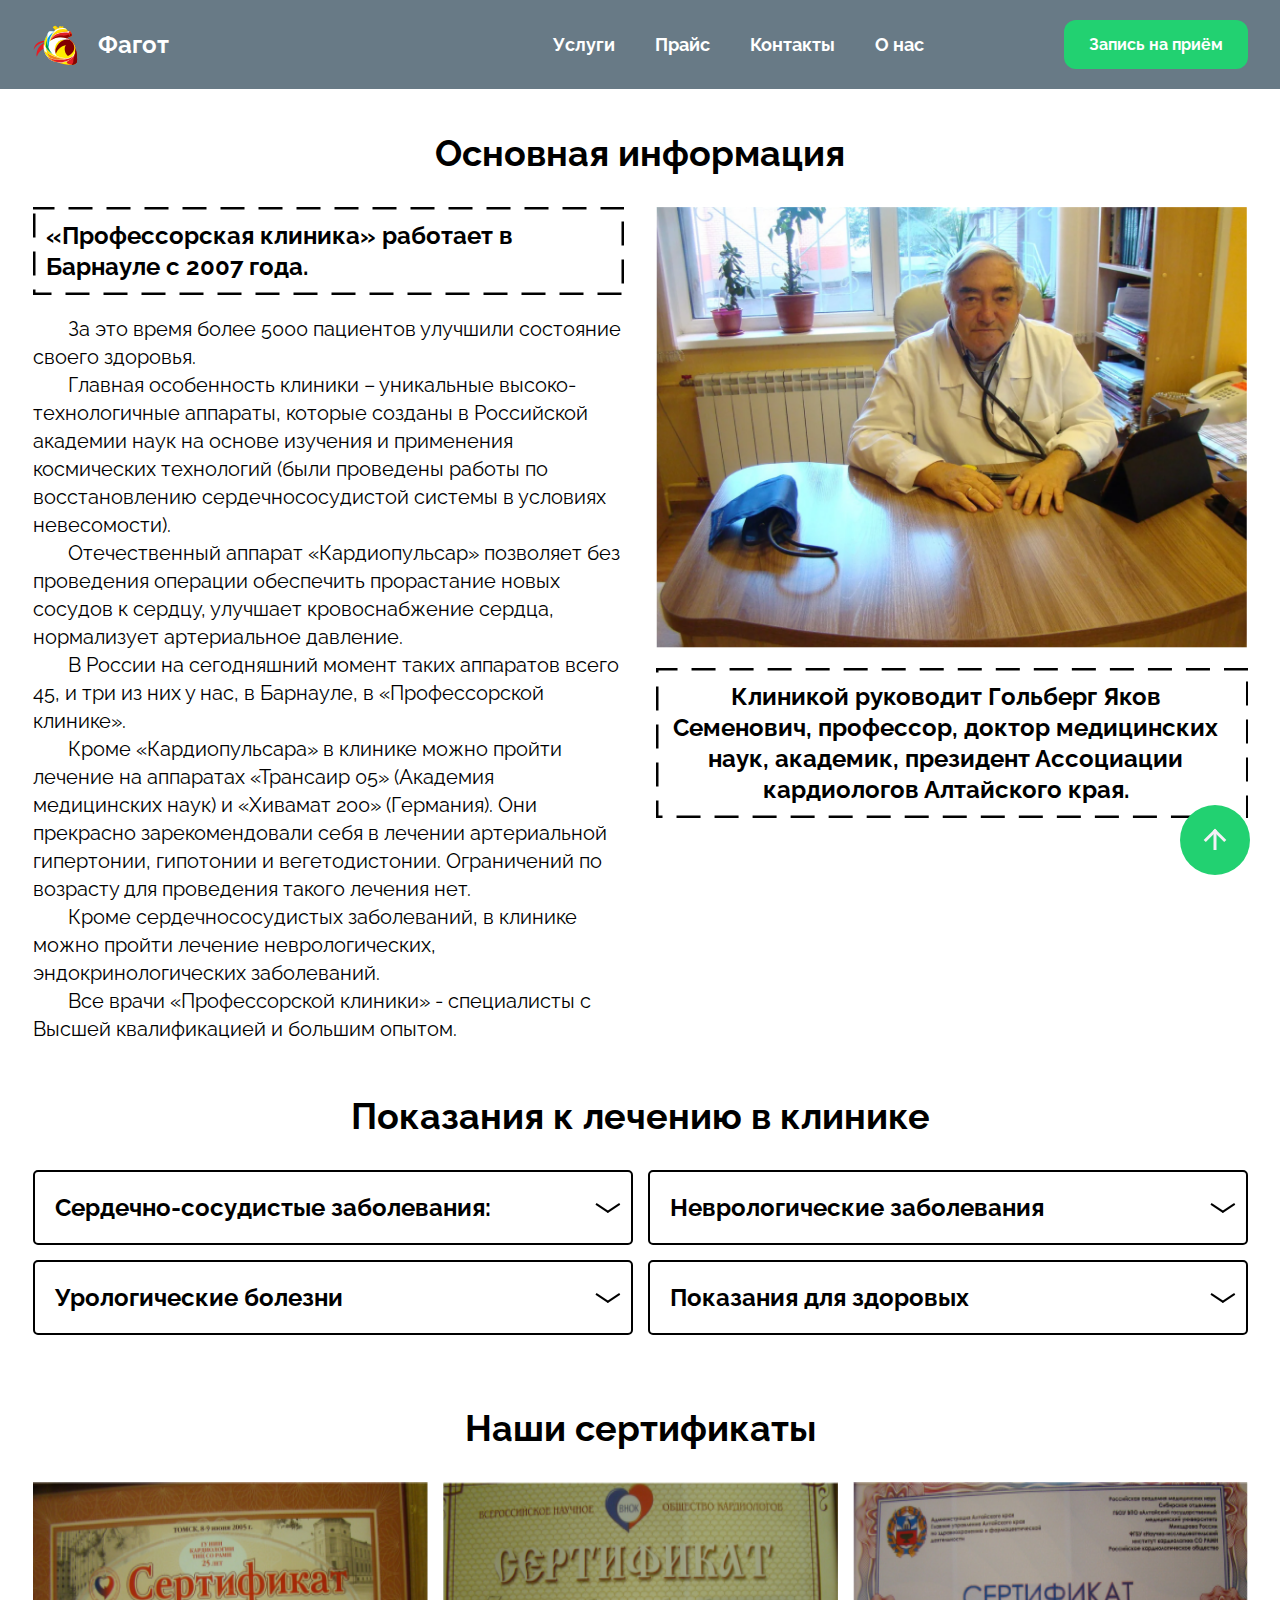
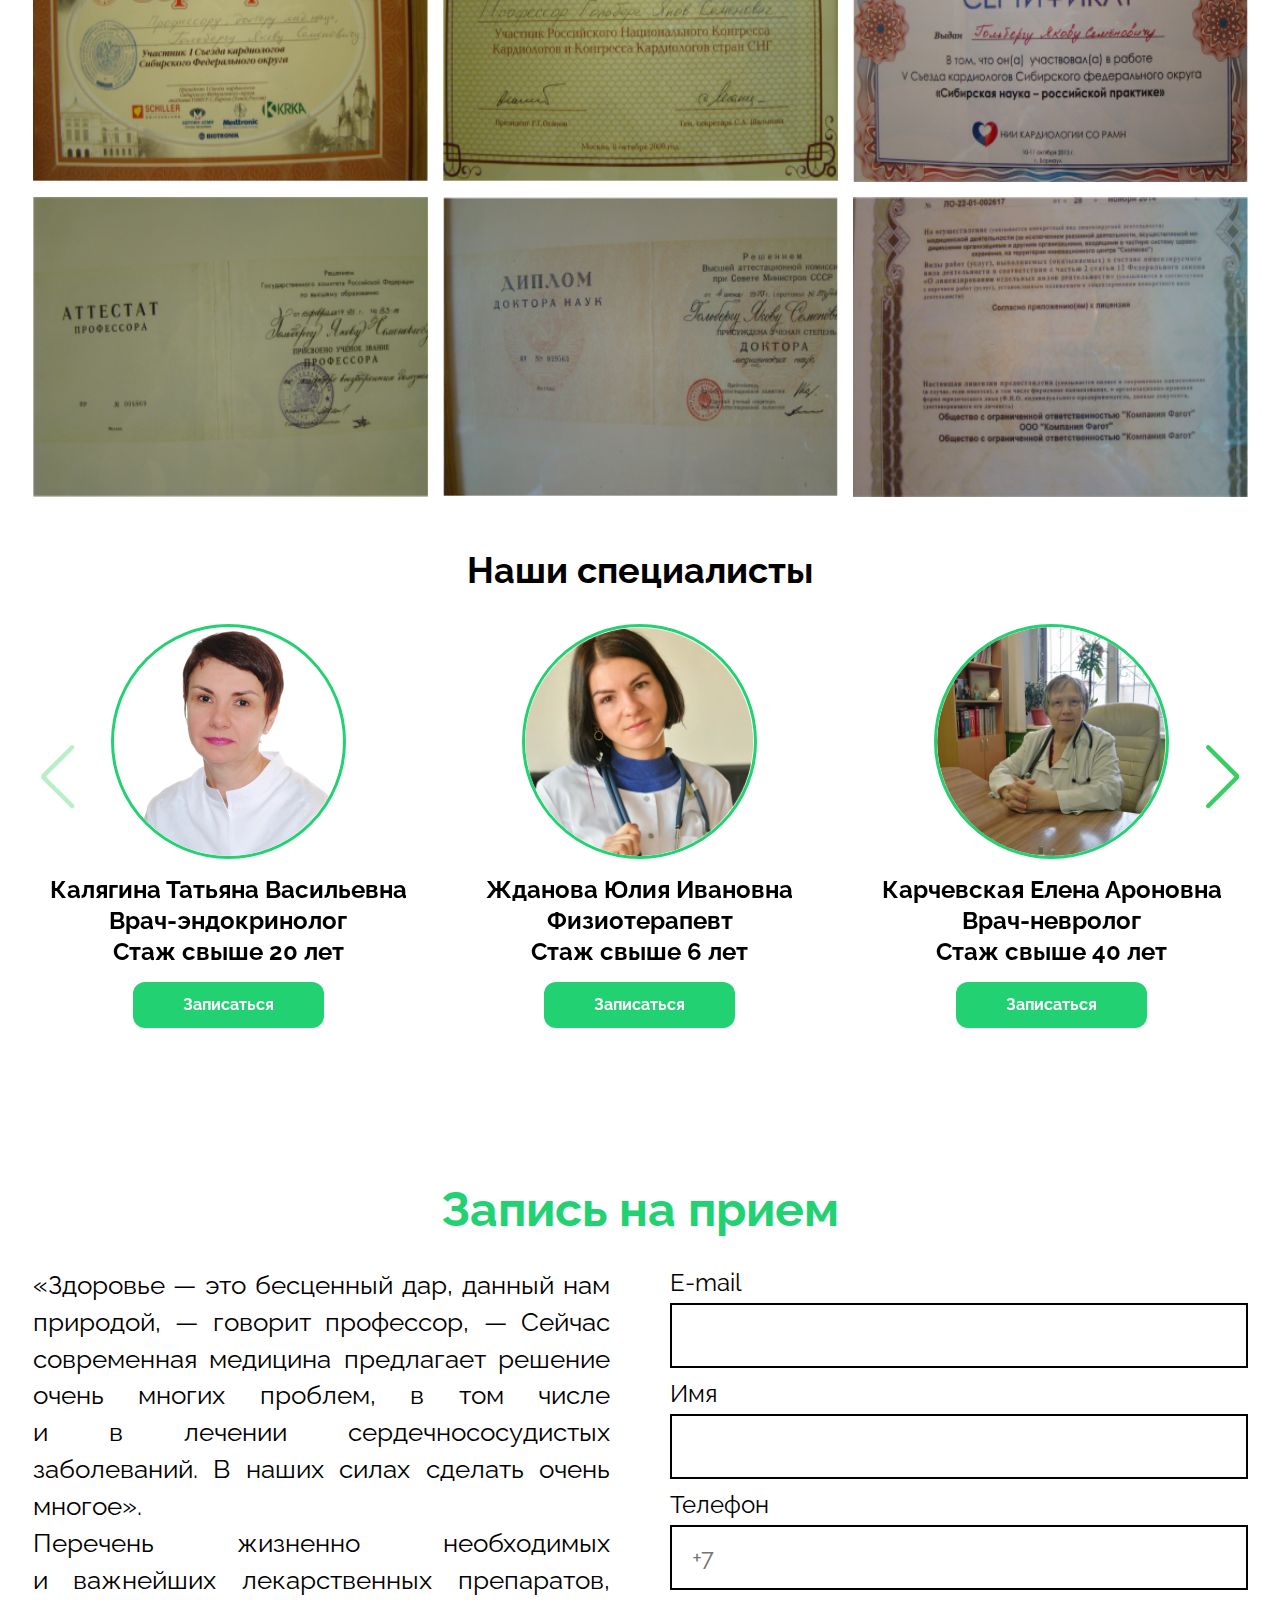
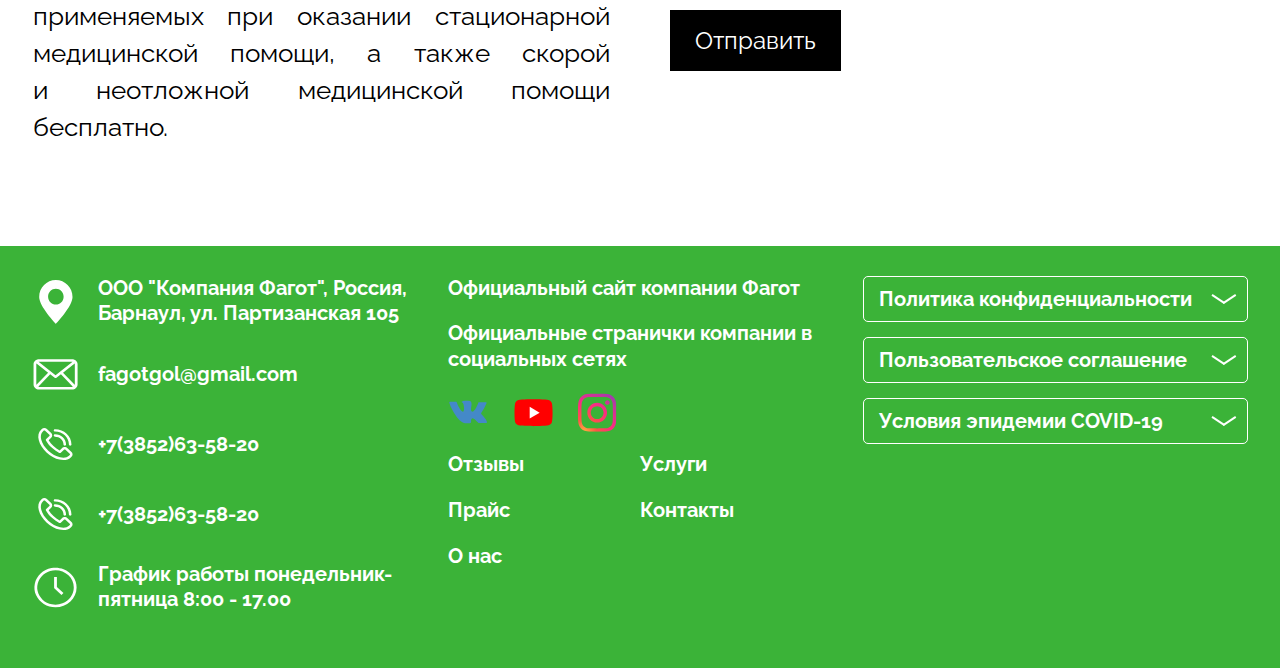
==== commit 54a5526e: "Add files via upload" ====
--- a/About.html
+++ b/About.html
@@ -6,8 +6,8 @@
 	<meta charset="UTF-8">
 	<meta name="format-detection" content="telephone=no">
 	<!-- <style>body{opacity: 0;}</style> -->
-	<link rel="stylesheet" href="css/style.min.css?_v=20220324200628">
-	<link rel="stylesheet" href="css/style.min.css?_v=20220324200628">
+	<link rel="stylesheet" href="css/style.min.css?_v=20230809132631">
+	<link rel="stylesheet" href="css/style.min.css?_v=20230809132631">
 	<link rel="shortcut icon" href="favicon.ico">
 
 	<!-- <meta name="robots" content="noindex, nofollow"> -->
@@ -19,14 +19,14 @@
 	<div data-sticky class="wrapper">
 		<!--   HEADER	 -->
 
-		<header data-sticky-item class="header">
+		<header class="header">
 			<div class="header__container">
 				<div class="header__menu menu">
 					<!--  HEADER -->
 					<div class="logo">
-						<a href="https://kenformrey.github.io/Fagot/" class="header__logo"><img src="img/Logo.svg" alt="">
-
-							<h3 href="https://kenformrey.github.io/Fagot/">Фагот</h3>
+						<a href="/" class="header__logo"><img src="img/Logo.svg" alt="">
+
+							<h3 href="/">Фагот</h3>
 
 						</a>
 					</div>
@@ -34,7 +34,7 @@
 					<div class="menu__nav menu">
 						<nav class="menu__body">
 							<ul class="menu__list">
-								<li class="menu__item hidden"><a href="https://kenformrey.github.io/Fagot/" class="menu__link">Главная</a>
+								<li class="menu__item hidden"><a href="/" class="menu__link">Главная</a>
 								</li>
 								<li class="menu__item"><a href="Services.html" class="menu__link">Услуги </a></li>
 								<li class="menu__item"><a href="Price.html" class="menu__link">Прайс </a></li>
@@ -58,7 +58,9 @@
 								</li>
 							</ul>
 						</nav>
-						<button data-da=".menu__list,769" type="submit" class="button button__header">Запись на приём</button>
+
+						<button data-da=".menu__list,769" type="submit" class="button button__header">
+							<a href="https://booking.medflex.ru/?user=c04ae232d1856d7dacaa8c9697bfa78c">Запись на приём</a> </button>
 
 						<!-- Icon burger -->
 						<button type="button" class="menu__icon icon-menu"><span></span></button>
@@ -317,7 +319,7 @@
 
 
 
-											<a href="https://booking.medlock.ru/?user=fagot_golberga_barnaul&employeeId=2" class="button button__slider">Записаться</a>
+											<a href="https://booking.medflex.ru/?user=c04ae232d1856d7dacaa8c9697bfa78c" class="button button__slider">Записаться</a>
 										</div>
 
 									</div>
@@ -344,7 +346,7 @@
 
 
 
-											<a href="https://booking.medlock.ru/?hash=903829fe3a6acd9ab9003f7c21f519ff&employeeId=12" class="button button__slider">Записаться</a>
+											<a href="https://booking.medflex.ru/?user=c04ae232d1856d7dacaa8c9697bfa78c" class="button button__slider">Записаться</a>
 										</div>
 
 									</div>
@@ -369,7 +371,7 @@
 
 
 
-											<a href="https://booking.medlock.ru/?user=fagot_golberga_barnaul&employeeId=1" class="button button__slider">Записаться</a>
+											<a href="https://booking.medflex.ru/?user=c04ae232d1856d7dacaa8c9697bfa78c" class="button button__slider">Записаться</a>
 										</div>
 
 									</div>
@@ -392,7 +394,7 @@
 												</div>
 											</a>
 
-											<a href="https://booking.medlock.ru/?user=fagot_golberga_barnaul&employeeId=6" class="button button__slider">Записаться</a>
+											<a href="https://booking.medflex.ru/?user=c04ae232d1856d7dacaa8c9697bfa78c" class="button button__slider">Записаться</a>
 										</div>
 
 									</div>
@@ -811,7 +813,7 @@
 </div>
  -->
 
-	<script src="js/app.min.js?_v=20220324200628"></script>
+	<script src="js/app.min.js?_v=20230809132631"></script>
 
 
 </body>
--- a/css/style.min.css
+++ b/css/style.min.css
@@ -1 +1 @@
-@charset "UTF-8";@import url(https://fonts.googleapis.com/css?family=Raleway:regular,700,900&display=swap);@font-face{font-family:icons;font-display:swap;src:url(../fonts/icons.woff2) format("woff2"),url(../fonts/icons.woff) format("woff");font-weight:400;font-style:normal}[class*=_icon-]:before{font-family:icons;font-style:normal;font-weight:400;font-variant:normal;text-transform:none;line-height:1;-webkit-font-smoothing:antialiased;-moz-osx-font-smoothing:grayscale}._icon-Monitor:before{content:"\e900";color:#39ce63}._icon-Heart:before{content:"\e901";color:#39ce63}._icon-Squares:before{content:"\e902"}._icon-Doctor:before{content:"\e903";color:#39ce63}._icon-Hand:before{content:"\e904";color:#39ce63}._icon-Clock:before{content:"\e905"}._icon-Car:before{content:"\e906"}._icon-Phone:before{content:"\e907"}._icon-Marker:before{content:"\e908"}._icon-vk .path1:before{content:"\e909";color:#fff}._icon-vk .path2:before{content:"\e90a";margin-left:-1.0322265625em;color:#4489c8}._icon-Instagram:before{content:"\e90b"}._icon-Parking:before{content:"\e937"}._icon-Telegram .path1:before{content:"\e938";color:#000}._icon-Telegram .path2:before{content:"\e939";margin-left:-.884765625em;color:#fff}._icon-E-mail:before{content:"\e93a"}._icon-youtube .path1:before{content:"\e93b";color:red}._icon-youtube .path2:before{content:"\e93c";margin-left:-1em;color:#fff}*{padding:0;margin:0;border:0}*,:after,:before{-webkit-box-sizing:border-box;box-sizing:border-box}body,html{height:100%;min-width:320px}body{color:#000;line-height:1;font-family:Raleway;font-size:1.125rem;-ms-text-size-adjust:100%;-moz-text-size-adjust:100%;-webkit-text-size-adjust:100%;-webkit-font-smoothing:antialiased;-moz-osx-font-smoothing:grayscale}button,input,textarea{font-family:Raleway;font-size:inherit}button{cursor:pointer;color:inherit;background-color:inherit}a{color:inherit}a:link,a:visited{text-decoration:none}a:hover{text-decoration:none}ul li{list-style:none}img{vertical-align:top}h1,h2,h3,h4,h5,h6{font-weight:inherit;font-size:inherit}.lock body{overflow:hidden;-ms-touch-action:none;touch-action:none}.wrapper{min-height:100%;overflow:hidden;display:-webkit-box;display:-ms-flexbox;display:flex;-webkit-box-orient:vertical;-webkit-box-direction:normal;-ms-flex-direction:column;flex-direction:column}.wrapper>main{-webkit-box-flex:1;-ms-flex:1 1 auto;flex:1 1 auto}.wrapper>*{min-width:0}[class*=__container]{max-width:75.9375rem;-webkit-box-sizing:content-box;box-sizing:content-box;margin:0 auto;padding:0 1.25rem}.form__label{display:inline-block;line-height:1.2916666667}.form__label:not(:last-child){margin-bottom:5px}.form__button{display:-webkit-inline-box;display:-ms-inline-flexbox;display:inline-flex;padding:15px 25px;background:#000;color:#fff;-webkit-transition:all .2s ease-in-out 0s;-o-transition:all .2s ease-in-out 0s;transition:all .2s ease-in-out 0s;line-height:1.2916666667}.form__button:hover{background:#22d171;color:#fff}.button{display:-webkit-inline-box;display:-ms-inline-flexbox;display:inline-flex;padding:15px 25px;color:#fff;background:#22d171;font-weight:700;border-radius:12px;-webkit-transition:all .3s ease 0s;-o-transition:all .3s ease 0s;transition:all .3s ease 0s}.button._fw{width:100%}input[type=email],input[type=tel],input[type=text],textarea{-webkit-appearance:none;-moz-appearance:none;appearance:none}.input{border-radius:0!important;width:100%;display:block;padding:0 20px;height:65px;border:2px solid #000;line-height:1.2916666667}textarea.input{resize:none;padding:0 0}.spollers{display:-ms-grid;display:grid;gap:15px}.spollers__title{width:100%;cursor:default;text-align:left;border:1px solid #fff;padding:.625rem .9375rem;border-radius:.3125rem;position:relative;-webkit-transition:all .3s ease 0s;-o-transition:all .3s ease 0s;transition:all .3s ease 0s}._spoller-init .spollers__title{cursor:pointer}._spoller-init .spollers__title::after,._spoller-init .spollers__title::before{content:"";position:absolute;right:10px;top:50%;background-color:#fff;height:2px;width:15px;-webkit-transition:-webkit-transform .5s ease 0s;transition:-webkit-transform .5s ease 0s;-o-transition:transform .5s ease 0s;transition:transform .5s ease 0s;transition:transform .5s ease 0s,-webkit-transform .5s ease 0s}._spoller-init .spollers__title::before{-webkit-transform:translate(-75%,-50%) rotate(34deg);-ms-transform:translate(-75%,-50%) rotate(34deg);transform:translate(-75%,-50%) rotate(34deg)}._spoller-init .spollers__title::after{-webkit-transform:translate(0,-50%) rotate(-34deg);-ms-transform:translate(0,-50%) rotate(-34deg);transform:translate(0,-50%) rotate(-34deg)}._spoller-init .spollers__title._spoller-active::before{-webkit-transform:translateX(-75%) rotate(-34deg);-ms-transform:translateX(-75%) rotate(-34deg);transform:translateX(-75%) rotate(-34deg)}._spoller-init .spollers__title._spoller-active::after{-webkit-transform:rotate(34deg);-ms-transform:rotate(34deg);transform:rotate(34deg)}.spollers__body{padding:1.25rem;border-radius:.3125rem;border:1px solid #eee;width:100%}[data-showmore-button]{margin-top:15px;color:#fff;background:#22d171;padding:15px 25px;border-radius:15px;line-height:1.3;font-weight:700}[data-showmore-button]:hover{background:#000}[data-showmore-button] span:last-child{display:none}._showmore-active [data-showmore-button] span{display:none}._showmore-active [data-showmore-button] span:last-child{display:block}[data-fullscreen]{min-height:100vh}.touch [data-fullscreen]{min-height:calc(var(--vh,1vh) * 100)}[data-sticky]{position:relative}[class*=-ibg]{position:relative}[class*=-ibg] img{position:absolute;width:100%;height:100%;top:0;left:0;-o-object-fit:cover;object-fit:cover}[class*=-ibg_contain] img{-o-object-fit:contain;object-fit:contain}[class*=-row]{display:-webkit-box;display:-ms-flexbox;display:flex;-ms-flex-wrap:wrap;flex-wrap:wrap;margin:0 -15px}[class*=-column]{-webkit-box-flex:1;-ms-flex:1 1 100%;flex:1 1 100%;padding:0 15px}.item__video{position:relative;overflow:hidden;height:0;padding-bottom:33.25%;-o-object-fit:cover;object-fit:cover}.item__video embed,.item__video iframe,.item__video object,.item__video video{position:absolute;top:0;left:0;width:100%;height:100%}.title{color:#22d171;line-height:1.1666666667;font-weight:700;text-align:center}.title__black{font-weight:700;text-align:center;line-height:1.3055555556}.item__icon{font-size:3.4375rem}.header{position:absolute;width:100%;left:0;top:0;z-index:50;min-height:60px;background:#687a86}.header__container{padding:20px 10px}.header__menu{display:-webkit-box;display:-ms-flexbox;display:flex;-webkit-box-align:center;-ms-flex-align:center;align-items:center}.header__logo{cursor:default;display:-webkit-box;display:-ms-flexbox;display:flex;-webkit-box-align:center;-ms-flex-align:center;align-items:center;width:45px;height:40px;font-size:1.5rem;font-weight:700;line-height:1.2916666667;color:#fff}.header__logo img{margin-right:1.25rem}.header__logo h3,.header__logo img{cursor:pointer}.menu__nav{display:-webkit-box;display:-ms-flexbox;display:flex;-webkit-box-align:center;-ms-flex-align:center;align-items:center;-webkit-box-flex:0;-ms-flex:0 1 auto;flex:0 1 auto}.menu__body{display:-webkit-box;display:-ms-flexbox;display:flex}.menu__list a{display:block}.menu .social__icons{display:none}.menu .social__icon img{width:50px;height:50px}.menu .social__icon:not(:last-child){margin-right:15px}.menu__item.hidden{display:none}.menu__link{position:relative;display:block;color:#fff;font-size:1.125rem;font-weight:700;line-height:1.2777777778}.logo{-webkit-box-flex:1;-ms-flex:1 0 160px;flex:1 0 160px}.button__header{-webkit-transition:all .4s ease-out;-o-transition:all .4s ease-out;transition:all .4s ease-out}.button__header:hover{background:#000}.icon-menu{display:none}.footer{padding:30px 0;background:#3bb338}.footer__row{display:-webkit-box;display:-ms-flexbox;display:flex;margin:0 -15px;-ms-flex-wrap:wrap;flex-wrap:wrap}.footer .pages{display:-ms-grid;display:grid;-ms-grid-columns:1fr 1fr;grid-template-columns:1fr 1fr}.footer .link{cursor:pointer;position:relative}.footer .link:after{content:"";position:absolute;bottom:-8px;left:0;right:0;width:100%;height:3px;-webkit-transform:scaleX(0);-ms-transform:scaleX(0);transform:scaleX(0);background-color:#fff;-webkit-transition:-webkit-transform .3s;transition:-webkit-transform .3s;-o-transition:transform .3s;transition:transform .3s;transition:transform .3s,-webkit-transform .3s}.footer .link:hover:after{-webkit-transform:scaleX(1);-ms-transform:scaleX(1);transform:scaleX(1)}.footer__column{-webkit-box-flex:1;-ms-flex:1 1 33.3%;flex:1 1 33.3%;padding:0 15px;color:#fff;line-height:1.2777777778;font-weight:700}.footer__column:not(:last-child){margin-bottom:25px}.footer__item{display:-webkit-box;display:-ms-flexbox;display:flex;position:relative;-webkit-box-align:center;-ms-flex-align:center;align-items:center}.footer__item:not(:last-child){margin-bottom:25px}.footer .item__img{padding-right:20px}.footer .item__img img{width:45px;height:45px}.footer__social li:not(:last-child){margin-bottom:20px}.footer .social__icons{display:-webkit-box;display:-ms-flexbox;display:flex;-webkit-box-align:center;-ms-flex-align:center;align-items:center}.footer .social__icon{cursor:pointer}.footer .social__icon img{width:40px;height:40px}.footer .social__icon:not(:last-child){margin-right:25px}.spollers__title{font-weight:700}#back-to-top{position:fixed;right:30px;bottom:25px;width:70px;height:70px;border:transparent;border-radius:50%;background:#22d171;cursor:pointer;z-index:10}#back-to-top::after,#back-to-top:before{content:"";position:absolute;top:50%;left:50%;-webkit-transform:translate(-50%,-50%);-ms-transform:translate(-50%,-50%);transform:translate(-50%,-50%)}#back-to-top:before{width:3px;height:20px;border-top-left-radius:3px;border-top-right-radius:3px;background:#f5f0f6}#back-to-top:after{width:16px;height:16px;-webkit-transform:translate(-50%,-50%) rotate(45deg);-ms-transform:translate(-50%,-50%) rotate(45deg);transform:translate(-50%,-50%) rotate(45deg);border-top:3px solid #f5f0f6;border-left:3px solid #f5f0f6}.isShowBtn{opacity:1;-webkit-transition:.5s ease-in-out;-o-transition:.5s ease-in-out;transition:.5s ease-in-out}.isShowBtn__hide{opacity:0}.fullscreen{display:-webkit-box;display:-ms-flexbox;display:flex;-webkit-box-align:center;-ms-flex-align:center;align-items:center}.fullscreen__one{position:relative}.fullscreen__body{position:relative;max-width:100%;margin:0 auto;text-align:center;z-index:1}.fullscreen__title{font-size:4.5rem;line-height:1.2916666667;color:#fff}.fullscreen__image{position:absolute;width:100%;height:100%;top:0;left:0}.fullscreen__image img{-o-object-position:left;object-position:left}.arrow-down{position:absolute;display:-webkit-box;display:-ms-flexbox;display:flex;cursor:pointer;top:108%;left:50%;-webkit-transform:translate(-50%,-50%);-ms-transform:translate(-50%,-50%);transform:translate(-50%,-50%)}.arrow-down img{padding:10px;width:90px;height:90px}.Services__column:not(:last-child){margin-bottom:2.5rem}.Services__item{display:-webkit-box;display:-ms-flexbox;display:flex;-webkit-box-align:center;-ms-flex-align:center;align-items:center}.Services__item:not(:last-child){margin-bottom:40px}.Services .item__row{display:-webkit-box;display:-ms-flexbox;display:flex;-webkit-box-align:start;-ms-flex-align:start;align-items:flex-start}.Services .item__content{-webkit-box-flex:0;-ms-flex:0 1 auto;flex:0 1 auto}.Services .item__text{line-height:1.3333333333}.Services .item__title{font-weight:700;line-height:1.3076923077;margin-bottom:.625rem}.swiper-slide{-ms-flex-negative:0;flex-shrink:0}.image-slider__slide{max-height:43.75rem}.image-slider__image{position:absolute;width:100%;height:100%;top:0;left:0;text-align:center}.image-slider__image img{position:absolute;width:100%;height:100%;top:0;left:0;-o-object-fit:cover;object-fit:cover;-o-object-position:center;object-position:center;z-index:0}.image-slider__description{padding:35px;background:#303740;text-align:center;opacity:.8;z-index:1}.image-slider__description .button__slider{line-height:1.2916666667;cursor:pointer}.image-slider__content{color:#fff;margin-bottom:1.25rem}.image-slider__title{line-height:1.3055555556;margin-bottom:.9375rem}.image-slider__text{text-align:justify;line-height:1.3}.image-slider__text li:not(:last-child){margin-bottom:5px}.therapy{position:relative}.therapy__item:not(:last-child){margin-bottom:30px}.item{position:relative}.item__content{-webkit-box-flex:0;-ms-flex:0 1 540px;flex:0 1 540px;text-align:left}.item__content-title{line-height:1.3157894737;font-weight:700;margin-bottom:.625rem}.item__content-text{font-weight:400;line-height:1.2916666667}.Reviews__slider{position:relative;overflow:hidden}.Reviews .swiper-button-next,.Reviews .swiper-button-prev{top:40%}.Reviews .swiper-button-next,.Reviews .swiper-rtl .swiper-button-prev{right:5px}.Reviews .swiper-button-prev,.Reviews .swiper-rtl .swiper-button-next{left:5px}.Reviews-slider{position:relative;display:-webkit-box;display:-ms-flexbox;display:flex;margin:0 auto}.Reviews-slider__slide{border:2px solid #22d171;border-top-left-radius:40px;border-bottom-right-radius:40px}.Reviews-slider__image img{border-radius:50%;height:72px;width:72px}.Reviews-slider__title{font-weight:700;line-height:1.55}.Reviews-slider__title .wrapper__span{position:relative;display:inline-block}.Reviews-slider__title span{display:inline-block;position:absolute;text-align:center;color:#fff;background:#22d171;border-radius:50%;-webkit-transform:translateY(30%);-ms-transform:translateY(30%);transform:translateY(30%)}.Reviews-slider__title .number{position:relative;padding:2px 10px;top:-.3em;width:40px}.Reviews-slide{display:-webkit-box;display:-ms-flexbox;display:flex;position:relative}.text{-webkit-box-flex:1;-ms-flex:1 1 auto;flex:1 1 auto;line-height:1.3888888889}.text .Green{cursor:pointer;color:#3bb338;font-weight:700}.text .Green:hover{color:#000}.form__content{-webkit-box-flex:1;-ms-flex:1 0 auto;flex:1 0 auto}.form__row{margin:0 -30px}.form__column{-webkit-box-flex:1;-ms-flex:1 1 50%;flex:1 1 50%;padding:0 30px}.form__column:not(:last-child){margin-bottom:20px}.form__text{-webkit-box-flex:0;-ms-flex:0 1 500px;flex:0 1 500px;text-align:justify;line-height:1.4166666667}.form__line:not(:last-child){margin-bottom:10px}.form__button{margin-top:.625rem}.category__column{-webkit-box-flex:0;-ms-flex:0 1 50%;flex:0 1 50%}.category .item__row{display:-webkit-box;display:-ms-flexbox;display:flex;margin:0 -15px}.category .item__body,.category .item__image{padding:0 15px}.category .item__image{-webkit-box-flex:1;-ms-flex:1 1 50%;flex:1 1 50%}.category .item__image img{max-width:100%}.category .item__body{-webkit-box-flex:0;-ms-flex:0 1 50%;flex:0 1 50%}.category .item__title{font-weight:700;line-height:1.3055555556}.category .item__title:hover{color:#22d171}.category .item__text{line-height:1.2916666667}.button__service{padding:15px 50px}.cardiopulse__spollers{padding-bottom:20px}.cardiopulse__spollers .spollers{gap:15px;display:-ms-grid;display:grid;-ms-grid-columns:1fr 1fr;grid-template-columns:1fr 1fr}.cardiopulse__spollers .spollers__item{-webkit-box-flex:1;-ms-flex:1 1 50%;flex:1 1 50%}.cardiopulse__spollers .spollers__title{-webkit-transition:all .3s ease 0s;-o-transition:all .3s ease 0s;transition:all .3s ease 0s;border:2px solid #000;line-height:1.2916666667}.cardiopulse__spollers .spollers__title::after,.cardiopulse__spollers .spollers__title::before{content:"";background-color:#000}.cardiopulse__spollers .spollers__title:active,.cardiopulse__spollers .spollers__title:hover{color:#22d171}._spoller-init .cardiopulse__spollers .spollers__title{cursor:pointer}._spoller-init .cardiopulse__spollers .spollers__title._spoller-active{color:#22d171}._spoller-init .cardiopulse__spollers .spollers__title._spoller-active::after,._spoller-init .cardiopulse__spollers .spollers__title._spoller-active::before{background:#22d171}.cardiopulse__spollers .spollers__body._services{border:1px solid #000;border-top:0;padding:20px 30px;line-height:1.5}.cardiopulse__spollers .spollers__body._services p:before{content:"";display:inline-block;width:15px;height:15px;background:#22d171;border-radius:50%;margin-right:15px}.cardiopulse__spollers .spollers__body._services li{padding-left:10px}.cardiopulse__spollers .spollers__body._services li:not(:last-child){margin-bottom:5px}.cardiopulse .spollers__image{padding-top:10px}.cardiopulse .spollers__image img{max-width:100%;width:100%;height:100%}.cardiopulse__text{line-height:1.4;text-align:justify}.cardiopulse .info__row{display:-webkit-box;display:-ms-flexbox;display:flex;-webkit-box-align:start;-ms-flex-align:start;align-items:flex-start;margin:0 -15px}.cardiopulse .info__column{padding:0 15px}.cardiopulse .info__text{-webkit-box-flex:0;-ms-flex:0 1 75%;flex:0 1 75%;line-height:1.4}.warning__row{display:-webkit-box;display:-ms-flexbox;display:flex;-ms-flex-wrap:wrap;flex-wrap:wrap}.warning__column{-webkit-box-flex:1;-ms-flex:1 1 50%;flex:1 1 50%}.warning__column:not(:last-child){margin-bottom:15px}.warning__image{text-align:center}.warning__image img{max-width:100%;max-height:470px}.warning__body{background:#ceeccd;background-image:url("data:image/svg+xml,%3csvg width=%27100%25%27 height=%27100%25%27 xmlns=%27http://www.w3.org/2000/svg%27%3e%3crect width=%27100%25%27 height=%27100%25%27 fill=%27none%27 stroke=%27%23333%27 stroke-width=%275%27 stroke-dasharray=%2729%27 stroke-dashoffset=%270%27 stroke-linecap=%27square%27/%3e%3c/svg%3e")}.warning__title{text-align:center;font-weight:700;line-height:1.2916666667}.warning__text{line-height:1.3333333333}.contacts .info__row{display:-webkit-box;display:-ms-flexbox;display:flex;-webkit-box-align:start;-ms-flex-align:start;align-items:flex-start;-ms-flex-wrap:wrap;flex-wrap:wrap;margin:0 -10px}.contacts .info__column{position:relative;padding:0 10px;-webkit-box-flex:1;-ms-flex:1 1 33.3%;flex:1 1 33.3%;margin-bottom:30px}.contacts .info__item{position:relative;display:-webkit-box;display:-ms-flexbox;display:flex;-webkit-box-align:start;-ms-flex-align:start;align-items:start}.contacts .info__icon{color:#22d171}.contacts .info__text{line-height:1.3;font-weight:700}.gallery-block{display:-ms-grid;display:grid;-ms-grid-columns:1fr 1fr 1fr;grid-template-columns:1fr 1fr 1fr;gap:15px}.gallery-block__item img{max-width:100%;-webkit-transition:all .3s ease 0s;-o-transition:all .3s ease 0s;transition:all .3s ease 0s}.gallery-block__item img:hover{-webkit-transform:scale(1.1);-ms-transform:scale(1.1);transform:scale(1.1)}.map .map-responsive{overflow:hidden;padding-bottom:56.25%;position:relative;height:0}.map .map-responsive iframe{left:0;top:0;height:100%;width:100%;position:absolute}.price__body{text-align:center;margin:0 auto}.price__row{display:-webkit-box;display:-ms-flexbox;display:flex;margin:-10px -19.5px;-ms-flex-wrap:wrap;flex-wrap:wrap}.price__column{display:-webkit-box;display:-ms-flexbox;display:flex;padding:15px 19.5px;-webkit-box-flex:0;-ms-flex:0 1 33.333%;flex:0 1 33.333%}.price__item{display:-webkit-box;display:-ms-flexbox;display:flex;-webkit-box-orient:vertical;-webkit-box-direction:normal;-ms-flex-direction:column;flex-direction:column;padding:25px 10px;border:2px solid #22d171;border-radius:12px;background:#d3d3cd23}.price__service{-webkit-box-flex:1;-ms-flex:1 1 auto;flex:1 1 auto;padding-bottom:15px;line-height:1.125}.price__doctor{padding:0 7px;margin:0 auto;font-weight:700;line-height:1.3055555556;background:#c0e6bf;border-radius:12px}.price__number{margin-bottom:10px;line-height:1.2916666667}.button__price{display:block;background:#3ed368;line-height:1.28125}.doctor__row{display:-webkit-box;display:-ms-flexbox;display:flex;margin:-5px -15px;-ms-flex-wrap:wrap;flex-wrap:wrap;padding:5px 0}.doctor__row.card{-webkit-box-shadow:0 8px 29px rgba(0,0,0,.2);box-shadow:0 8px 29px rgba(0,0,0,.2)}.doctor__column{padding:5px 15px}.doctor__column.development,.doctor__column.info{-webkit-box-flex:1;-ms-flex:1 1 50%;flex:1 1 50%}.doctor__image img{width:100%}.doctor__info-title{font-weight:700;line-height:1.28125;padding-bottom:7px}.doctor__info-title::after{content:"";width:285px;display:block;height:3px;background:#22d171}.doctor .education__row{-webkit-box-flex:1;-ms-flex:1 1 50%;flex:1 1 50%}.doctor__info-subtitle{font-weight:700;line-height:1.4}.doctor__info-subtitle .heal{text-indent:25px}.doctor__info-subtitle li:not(:last-child){margin-bottom:15px}.doctor__info-subtitle .data{content:"";display:block;background:#cdf2d8;height:30px;width:120px;border-radius:8px}.doctor__info-subtitle .data h4{text-align:center}.doctor__info-subtitle .education{color:#22d171}.image__title{font-weight:700;line-height:1.2916666667}.image__subtitle{font-weight:700;line-height:1.2857142857}.image__subtitle:not(:last-child){margin-bottom:10px}.button__doctor{line-height:1.2916666667}.about{position:relative}.about .about__certificate img{-webkit-transition:all .2s ease-in-out;-o-transition:all .2s ease-in-out;transition:all .2s ease-in-out}.about__employers{overflow:hidden;position:relative;margin:0 auto}.about .swiper-button-next,.about .swiper-button-prev{top:40%}.about .swiper-button-next,.about .swiper-rtl .swiper-button-prev{right:5px}.about .swiper-button-prev,.about .swiper-rtl .swiper-button-next{left:5px}.clinic__row{display:-webkit-box;display:-ms-flexbox;display:flex;margin:-10px -16px;-ms-flex-wrap:wrap;flex-wrap:wrap}.clinic__column{padding:10px 16px;-webkit-box-flex:1;-ms-flex:1 1 50%;flex:1 1 50%}.clinic__item.image{text-align:center}.clinic__title{padding:13px 25px 13px 13px;font-weight:700;line-height:1.2916666667;background-image:url("data:image/svg+xml,%3csvg width=%27100%25%27 height=%27100%25%27 xmlns=%27http://www.w3.org/2000/svg%27%3e%3crect width=%27100%25%27 height=%27100%25%27 fill=%27none%27 stroke=%27black%27 stroke-width=%275%27 stroke-dasharray=%2719%27 stroke-dashoffset=%270%27 stroke-linecap=%27square%27/%3e%3c/svg%3e")}.clinic__title.subtitle-image{text-align:center}.clinic__text{text-indent:35px;line-height:1.4}.clinic__image img{max-width:100%}.about-slider{display:-webkit-box;display:-ms-flexbox;display:flex;position:relative;padding-bottom:30px}.about-slider__body{text-align:center}.about-slider__image{margin-bottom:15px}.about-slider__image img{border:3px solid #22d171;border-radius:50%;width:235px;height:235px}.about-slider__text,.about-slider__title{margin:0 auto;font-weight:700;line-height:1.2916666667}.about-slider__text{margin-bottom:15px}.button__slider{padding:15px 50px}@font-face{font-family:swiper-icons;src:url("data:application/font-woff;charset=utf-8;base64, [base64]//wADZ2x5ZgAAAywAAADMAAAD2MHtryVoZWFkAAABbAAAADAAAAA2E2+eoWhoZWEAAAGcAAAAHwAAACQC9gDzaG10eAAAAigAAAAZAAAArgJkABFsb2NhAAAC0AAAAFoAAABaFQAUGG1heHAAAAG8AAAAHwAAACAAcABAbmFtZQAAA/gAAAE5AAACXvFdBwlwb3N0AAAFNAAAAGIAAACE5s74hXjaY2BkYGAAYpf5Hu/j+W2+MnAzMYDAzaX6QjD6/4//Bxj5GA8AuRwMYGkAPywL13jaY2BkYGA88P8Agx4j+/8fQDYfA1AEBWgDAIB2BOoAeNpjYGRgYNBh4GdgYgABEMnIABJzYNADCQAACWgAsQB42mNgYfzCOIGBlYGB0YcxjYGBwR1Kf2WQZGhhYGBiYGVmgAFGBiQQkOaawtDAoMBQxXjg/wEGPcYDDA4wNUA2CCgwsAAAO4EL6gAAeNpj2M0gyAACqxgGNWBkZ2D4/wMA+xkDdgAAAHjaY2BgYGaAYBkGRgYQiAHyGMF8FgYHIM3DwMHABGQrMOgyWDLEM1T9/w8UBfEMgLzE////P/5//f/V/xv+r4eaAAeMbAxwIUYmIMHEgKYAYjUcsDAwsLKxc3BycfPw8jEQA/[base64]/uznmfPFBNODM2K7MTQ45YEAZqGP81AmGGcF3iPqOop0r1SPTaTbVkfUe4HXj97wYE+yNwWYxwWu4v1ugWHgo3S1XdZEVqWM7ET0cfnLGxWfkgR42o2PvWrDMBSFj/IHLaF0zKjRgdiVMwScNRAoWUoH78Y2icB/yIY09An6AH2Bdu/UB+yxopYshQiEvnvu0dURgDt8QeC8PDw7Fpji3fEA4z/PEJ6YOB5hKh4dj3EvXhxPqH/SKUY3rJ7srZ4FZnh1PMAtPhwP6fl2PMJMPDgeQ4rY8YT6Gzao0eAEA409DuggmTnFnOcSCiEiLMgxCiTI6Cq5DZUd3Qmp10vO0LaLTd2cjN4fOumlc7lUYbSQcZFkutRG7g6JKZKy0RmdLY680CDnEJ+UMkpFFe1RN7nxdVpXrC4aTtnaurOnYercZg2YVmLN/d/gczfEimrE/fs/bOuq29Zmn8tloORaXgZgGa78yO9/cnXm2BpaGvq25Dv9S4E9+5SIc9PqupJKhYFSSl47+Qcr1mYNAAAAeNptw0cKwkAAAMDZJA8Q7OUJvkLsPfZ6zFVERPy8qHh2YER+3i/BP83vIBLLySsoKimrqKqpa2hp6+jq6RsYGhmbmJqZSy0sraxtbO3sHRydnEMU4uR6yx7JJXveP7WrDycAAAAAAAH//wACeNpjYGRgYOABYhkgZgJCZgZNBkYGLQZtIJsFLMYAAAw3ALgAeNolizEKgDAQBCchRbC2sFER0YD6qVQiBCv/H9ezGI6Z5XBAw8CBK/m5iQQVauVbXLnOrMZv2oLdKFa8Pjuru2hJzGabmOSLzNMzvutpB3N42mNgZGBg4GKQYzBhYMxJLMlj4GBgAYow/P/PAJJhLM6sSoWKfWCAAwDAjgbRAAB42mNgYGBkAIIbCZo5IPrmUn0hGA0AO8EFTQAA");font-weight:400;font-style:normal}:root{--swiper-theme-color:#39ce63}.swiper{margin-left:auto;margin-right:auto;position:relative;overflow:hidden;list-style:none;padding:0;z-index:1}.swiper-vertical>.swiper-wrapper{-webkit-box-orient:vertical;-webkit-box-direction:normal;-ms-flex-direction:column;flex-direction:column}.swiper-wrapper{position:relative;width:100%;height:100%;z-index:1;display:-webkit-box;display:-ms-flexbox;display:flex;-webkit-transition-property:-webkit-transform;transition-property:-webkit-transform;-o-transition-property:transform;transition-property:transform;transition-property:transform,-webkit-transform;-webkit-box-sizing:content-box;box-sizing:content-box}.swiper-android .swiper-slide,.swiper-wrapper{-webkit-transform:translate3d(0,0,0);transform:translate3d(0,0,0)}.swiper-pointer-events{-ms-touch-action:pan-y;touch-action:pan-y}.swiper-pointer-events.swiper-vertical{-ms-touch-action:pan-x;touch-action:pan-x}.swiper-slide{width:100%;height:100%;position:relative;-webkit-transition-property:-webkit-transform;transition-property:-webkit-transform;-o-transition-property:transform;transition-property:transform;transition-property:transform,-webkit-transform}.swiper-slide-invisible-blank{visibility:hidden}.swiper-autoheight,.swiper-autoheight .swiper-slide{height:auto}.swiper-autoheight .swiper-wrapper{-webkit-box-align:start;-ms-flex-align:start;align-items:flex-start;-webkit-transition-property:height,-webkit-transform;transition-property:height,-webkit-transform;-o-transition-property:transform,height;transition-property:transform,height;transition-property:transform,height,-webkit-transform}.swiper-3d,.swiper-3d.swiper-css-mode .swiper-wrapper{-webkit-perspective:1200px;perspective:1200px}.swiper-3d .swiper-cube-shadow,.swiper-3d .swiper-slide,.swiper-3d .swiper-slide-shadow,.swiper-3d .swiper-slide-shadow-bottom,.swiper-3d .swiper-slide-shadow-left,.swiper-3d .swiper-slide-shadow-right,.swiper-3d .swiper-slide-shadow-top,.swiper-3d .swiper-wrapper{-webkit-transform-style:preserve-3d;transform-style:preserve-3d}.swiper-3d .swiper-slide-shadow,.swiper-3d .swiper-slide-shadow-bottom,.swiper-3d .swiper-slide-shadow-left,.swiper-3d .swiper-slide-shadow-right,.swiper-3d .swiper-slide-shadow-top{position:absolute;left:0;top:0;width:100%;height:100%;pointer-events:none;z-index:10}.swiper-3d .swiper-slide-shadow{background:rgba(0,0,0,.15)}.swiper-3d .swiper-slide-shadow-left{background-image:-webkit-gradient(linear,right top,left top,from(rgba(0,0,0,.5)),to(rgba(0,0,0,0)));background-image:-o-linear-gradient(right,rgba(0,0,0,.5),rgba(0,0,0,0));background-image:linear-gradient(to left,rgba(0,0,0,.5),rgba(0,0,0,0))}.swiper-3d .swiper-slide-shadow-right{background-image:-webkit-gradient(linear,left top,right top,from(rgba(0,0,0,.5)),to(rgba(0,0,0,0)));background-image:-o-linear-gradient(left,rgba(0,0,0,.5),rgba(0,0,0,0));background-image:linear-gradient(to right,rgba(0,0,0,.5),rgba(0,0,0,0))}.swiper-3d .swiper-slide-shadow-top{background-image:-webkit-gradient(linear,left bottom,left top,from(rgba(0,0,0,.5)),to(rgba(0,0,0,0)));background-image:-o-linear-gradient(bottom,rgba(0,0,0,.5),rgba(0,0,0,0));background-image:linear-gradient(to top,rgba(0,0,0,.5),rgba(0,0,0,0))}.swiper-3d .swiper-slide-shadow-bottom{background-image:-webkit-gradient(linear,left top,left bottom,from(rgba(0,0,0,.5)),to(rgba(0,0,0,0)));background-image:-o-linear-gradient(top,rgba(0,0,0,.5),rgba(0,0,0,0));background-image:linear-gradient(to bottom,rgba(0,0,0,.5),rgba(0,0,0,0))}.swiper-css-mode>.swiper-wrapper{overflow:auto;scrollbar-width:none;-ms-overflow-style:none}.swiper-css-mode>.swiper-wrapper::-webkit-scrollbar{display:none}.swiper-css-mode>.swiper-wrapper>.swiper-slide{scroll-snap-align:start start}.swiper-horizontal.swiper-css-mode>.swiper-wrapper{-ms-scroll-snap-type:x mandatory;scroll-snap-type:x mandatory}.swiper-vertical.swiper-css-mode>.swiper-wrapper{-ms-scroll-snap-type:y mandatory;scroll-snap-type:y mandatory}.swiper-centered>.swiper-wrapper::before{content:"";-ms-flex-negative:0;flex-shrink:0;-webkit-box-ordinal-group:10000;-ms-flex-order:9999;order:9999}.swiper-centered.swiper-horizontal>.swiper-wrapper>.swiper-slide:first-child{-webkit-margin-start:var(--swiper-centered-offset-before);margin-inline-start:var(--swiper-centered-offset-before)}.swiper-centered.swiper-horizontal>.swiper-wrapper::before{height:100%;min-height:1px;width:var(--swiper-centered-offset-after)}.swiper-centered.swiper-vertical>.swiper-wrapper>.swiper-slide:first-child{-webkit-margin-before:var(--swiper-centered-offset-before);margin-block-start:var(--swiper-centered-offset-before)}.swiper-centered.swiper-vertical>.swiper-wrapper::before{width:100%;min-width:1px;height:var(--swiper-centered-offset-after)}.swiper-centered>.swiper-wrapper>.swiper-slide{scroll-snap-align:center center}.swiper-virtual.swiper-css-mode .swiper-wrapper::after{content:"";position:absolute;left:0;top:0;pointer-events:none}.swiper-virtual.swiper-css-mode.swiper-horizontal .swiper-wrapper::after{height:1px;width:var(--swiper-virtual-size)}.swiper-virtual.swiper-css-mode.swiper-vertical .swiper-wrapper::after{width:1px;height:var(--swiper-virtual-size)}:root{--swiper-navigation-size:44px}.swiper-button-next,.swiper-button-prev{position:absolute;top:50%;width:calc(var(--swiper-navigation-size)/ 44 * 27);height:var(--swiper-navigation-size);margin-top:calc(0px - var(--swiper-navigation-size)/ 2);z-index:10;cursor:pointer;display:-webkit-box;display:-ms-flexbox;display:flex;-webkit-box-align:center;-ms-flex-align:center;align-items:center;-webkit-box-pack:center;-ms-flex-pack:center;justify-content:center;color:var(--swiper-navigation-color,var(--swiper-theme-color))}.swiper-button-next.swiper-button-disabled,.swiper-button-prev.swiper-button-disabled{opacity:.35;cursor:auto;pointer-events:none}.swiper-button-next:after,.swiper-button-prev:after{font-family:swiper-icons;font-size:var(--swiper-navigation-size);text-transform:none!important;letter-spacing:0;text-transform:none;font-variant:initial;line-height:1}.swiper-button-prev,.swiper-rtl .swiper-button-next{left:10px;right:auto}.swiper-button-prev:after,.swiper-rtl .swiper-button-next:after{content:"prev"}.swiper-button-next,.swiper-rtl .swiper-button-prev{right:10px;left:auto}.swiper-button-next:after,.swiper-rtl .swiper-button-prev:after{content:"next"}.swiper-button-lock{display:none}.swiper-pagination{position:absolute;text-align:center;-webkit-transition:.3s opacity;-o-transition:.3s opacity;transition:.3s opacity;-webkit-transform:translate3d(0,0,0);transform:translate3d(0,0,0);z-index:10}.swiper-pagination.swiper-pagination-hidden{opacity:0}.swiper-horizontal>.swiper-pagination-bullets,.swiper-pagination-bullets.swiper-pagination-horizontal,.swiper-pagination-custom,.swiper-pagination-fraction{bottom:10px;left:0;width:100%}.swiper-pagination-bullets-dynamic{overflow:hidden;font-size:0}.swiper-pagination-bullets-dynamic .swiper-pagination-bullet{-webkit-transform:scale(.33);-ms-transform:scale(.33);transform:scale(.33);position:relative}.swiper-pagination-bullets-dynamic .swiper-pagination-bullet-active{-webkit-transform:scale(1);-ms-transform:scale(1);transform:scale(1)}.swiper-pagination-bullets-dynamic .swiper-pagination-bullet-active-main{-webkit-transform:scale(1);-ms-transform:scale(1);transform:scale(1)}.swiper-pagination-bullets-dynamic .swiper-pagination-bullet-active-prev{-webkit-transform:scale(.66);-ms-transform:scale(.66);transform:scale(.66)}.swiper-pagination-bullets-dynamic .swiper-pagination-bullet-active-prev-prev{-webkit-transform:scale(.33);-ms-transform:scale(.33);transform:scale(.33)}.swiper-pagination-bullets-dynamic .swiper-pagination-bullet-active-next{-webkit-transform:scale(.66);-ms-transform:scale(.66);transform:scale(.66)}.swiper-pagination-bullets-dynamic .swiper-pagination-bullet-active-next-next{-webkit-transform:scale(.33);-ms-transform:scale(.33);transform:scale(.33)}.swiper-pagination-bullet{width:var(--swiper-pagination-bullet-width,var(--swiper-pagination-bullet-size,8px));height:var(--swiper-pagination-bullet-height,var(--swiper-pagination-bullet-size,8px));display:inline-block;border-radius:50%;background:var(--swiper-pagination-bullet-inactive-color,#000);opacity:var(--swiper-pagination-bullet-inactive-opacity,.2)}button.swiper-pagination-bullet{border:none;margin:0;padding:0;-webkit-box-shadow:none;box-shadow:none;-webkit-appearance:none;-moz-appearance:none;appearance:none}.swiper-pagination-clickable .swiper-pagination-bullet{cursor:pointer}.swiper-pagination-bullet:only-child{display:none!important}.swiper-pagination-bullet-active{opacity:var(--swiper-pagination-bullet-opacity,1);background:var(--swiper-pagination-color,var(--swiper-theme-color))}.swiper-pagination-vertical.swiper-pagination-bullets,.swiper-vertical>.swiper-pagination-bullets{right:10px;top:50%;-webkit-transform:translate3d(0,-50%,0);transform:translate3d(0,-50%,0)}.swiper-pagination-vertical.swiper-pagination-bullets .swiper-pagination-bullet,.swiper-vertical>.swiper-pagination-bullets .swiper-pagination-bullet{margin:var(--swiper-pagination-bullet-vertical-gap,6px) 0;display:block}.swiper-pagination-vertical.swiper-pagination-bullets.swiper-pagination-bullets-dynamic,.swiper-vertical>.swiper-pagination-bullets.swiper-pagination-bullets-dynamic{top:50%;-webkit-transform:translateY(-50%);-ms-transform:translateY(-50%);transform:translateY(-50%);width:8px}.swiper-pagination-vertical.swiper-pagination-bullets.swiper-pagination-bullets-dynamic .swiper-pagination-bullet,.swiper-vertical>.swiper-pagination-bullets.swiper-pagination-bullets-dynamic .swiper-pagination-bullet{display:inline-block;-webkit-transition:.2s top,.2s -webkit-transform;transition:.2s top,.2s -webkit-transform;-o-transition:.2s transform,.2s top;transition:.2s transform,.2s top;transition:.2s transform,.2s top,.2s -webkit-transform}.swiper-horizontal>.swiper-pagination-bullets .swiper-pagination-bullet,.swiper-pagination-horizontal.swiper-pagination-bullets .swiper-pagination-bullet{margin:0 var(--swiper-pagination-bullet-horizontal-gap,4px)}.swiper-horizontal>.swiper-pagination-bullets.swiper-pagination-bullets-dynamic,.swiper-pagination-horizontal.swiper-pagination-bullets.swiper-pagination-bullets-dynamic{left:50%;-webkit-transform:translateX(-50%);-ms-transform:translateX(-50%);transform:translateX(-50%);white-space:nowrap}.swiper-horizontal>.swiper-pagination-bullets.swiper-pagination-bullets-dynamic .swiper-pagination-bullet,.swiper-pagination-horizontal.swiper-pagination-bullets.swiper-pagination-bullets-dynamic .swiper-pagination-bullet{-webkit-transition:.2s left,.2s -webkit-transform;transition:.2s left,.2s -webkit-transform;-o-transition:.2s transform,.2s left;transition:.2s transform,.2s left;transition:.2s transform,.2s left,.2s -webkit-transform}.swiper-horizontal.swiper-rtl>.swiper-pagination-bullets-dynamic .swiper-pagination-bullet{-webkit-transition:.2s right,.2s -webkit-transform;transition:.2s right,.2s -webkit-transform;-o-transition:.2s transform,.2s right;transition:.2s transform,.2s right;transition:.2s transform,.2s right,.2s -webkit-transform}.swiper-pagination-progressbar{background:rgba(0,0,0,.25);position:absolute}.swiper-pagination-progressbar .swiper-pagination-progressbar-fill{background:var(--swiper-pagination-color,var(--swiper-theme-color));position:absolute;left:0;top:0;width:100%;height:100%;-webkit-transform:scale(0);-ms-transform:scale(0);transform:scale(0);-webkit-transform-origin:left top;-ms-transform-origin:left top;transform-origin:left top}.swiper-rtl .swiper-pagination-progressbar .swiper-pagination-progressbar-fill{-webkit-transform-origin:right top;-ms-transform-origin:right top;transform-origin:right top}.swiper-horizontal>.swiper-pagination-progressbar,.swiper-pagination-progressbar.swiper-pagination-horizontal,.swiper-pagination-progressbar.swiper-pagination-vertical.swiper-pagination-progressbar-opposite,.swiper-vertical>.swiper-pagination-progressbar.swiper-pagination-progressbar-opposite{width:100%;height:4px;left:0;top:0}.swiper-horizontal>.swiper-pagination-progressbar.swiper-pagination-progressbar-opposite,.swiper-pagination-progressbar.swiper-pagination-horizontal.swiper-pagination-progressbar-opposite,.swiper-pagination-progressbar.swiper-pagination-vertical,.swiper-vertical>.swiper-pagination-progressbar{width:4px;height:100%;left:0;top:0}.swiper-pagination-lock{display:none}.swiper-scrollbar{border-radius:10px;position:relative;-ms-touch-action:none;background:rgba(0,0,0,.1)}.swiper-horizontal>.swiper-scrollbar{position:absolute;left:1%;bottom:3px;z-index:50;height:5px;width:98%}.swiper-vertical>.swiper-scrollbar{position:absolute;right:3px;top:1%;z-index:50;width:5px;height:98%}.swiper-scrollbar-drag{height:100%;width:100%;position:relative;background:rgba(0,0,0,.5);border-radius:10px;left:0;top:0}.swiper-scrollbar-cursor-drag{cursor:move}.swiper-scrollbar-lock{display:none}.swiper-zoom-container{width:100%;height:100%;display:-webkit-box;display:-ms-flexbox;display:flex;-webkit-box-pack:center;-ms-flex-pack:center;justify-content:center;-webkit-box-align:center;-ms-flex-align:center;align-items:center;text-align:center}.swiper-zoom-container>canvas,.swiper-zoom-container>img,.swiper-zoom-container>svg{max-width:100%;max-height:100%;-o-object-fit:contain;object-fit:contain}.swiper-slide-zoomed{cursor:move}.swiper-lazy-preloader{width:42px;height:42px;position:absolute;left:50%;top:50%;margin-left:-21px;margin-top:-21px;z-index:10;-webkit-transform-origin:50%;-ms-transform-origin:50%;transform-origin:50%;-webkit-animation:swiper-preloader-spin 1s infinite linear;animation:swiper-preloader-spin 1s infinite linear;-webkit-box-sizing:border-box;box-sizing:border-box;border:4px solid var(--swiper-preloader-color,var(--swiper-theme-color));border-radius:50%;border-top-color:transparent}.swiper-lazy-preloader-white{--swiper-preloader-color:#fff}.swiper-lazy-preloader-black{--swiper-preloader-color:#000}@-webkit-keyframes swiper-preloader-spin{100%{-webkit-transform:rotate(360deg);transform:rotate(360deg)}}@keyframes swiper-preloader-spin{100%{-webkit-transform:rotate(360deg);transform:rotate(360deg)}}.swiper .swiper-notification{position:absolute;left:0;top:0;pointer-events:none;opacity:0;z-index:-1000}.swiper-free-mode>.swiper-wrapper{-webkit-transition-timing-function:ease-out;-o-transition-timing-function:ease-out;transition-timing-function:ease-out;margin:0 auto}.swiper-grid>.swiper-wrapper{-ms-flex-wrap:wrap;flex-wrap:wrap}.swiper-grid-column>.swiper-wrapper{-ms-flex-wrap:wrap;flex-wrap:wrap;-webkit-box-orient:vertical;-webkit-box-direction:normal;-ms-flex-direction:column;flex-direction:column}.swiper-fade.swiper-free-mode .swiper-slide{-webkit-transition-timing-function:ease-out;-o-transition-timing-function:ease-out;transition-timing-function:ease-out}.swiper-fade .swiper-slide{pointer-events:none;-webkit-transition-property:opacity;-o-transition-property:opacity;transition-property:opacity}.swiper-fade .swiper-slide .swiper-slide{pointer-events:none}.swiper-fade .swiper-slide-active,.swiper-fade .swiper-slide-active .swiper-slide-active{pointer-events:auto}.swiper-cube{overflow:visible}.swiper-cube .swiper-slide{pointer-events:none;-webkit-backface-visibility:hidden;backface-visibility:hidden;z-index:1;visibility:hidden;-webkit-transform-origin:0 0;-ms-transform-origin:0 0;transform-origin:0 0;width:100%;height:100%}.swiper-cube .swiper-slide .swiper-slide{pointer-events:none}.swiper-cube.swiper-rtl .swiper-slide{-webkit-transform-origin:100% 0;-ms-transform-origin:100% 0;transform-origin:100% 0}.swiper-cube .swiper-slide-active,.swiper-cube .swiper-slide-active .swiper-slide-active{pointer-events:auto}.swiper-cube .swiper-slide-active,.swiper-cube .swiper-slide-next,.swiper-cube .swiper-slide-next+.swiper-slide,.swiper-cube .swiper-slide-prev{pointer-events:auto;visibility:visible}.swiper-cube .swiper-slide-shadow-bottom,.swiper-cube .swiper-slide-shadow-left,.swiper-cube .swiper-slide-shadow-right,.swiper-cube .swiper-slide-shadow-top{z-index:0;-webkit-backface-visibility:hidden;backface-visibility:hidden}.swiper-cube .swiper-cube-shadow{position:absolute;left:0;bottom:0;width:100%;height:100%;opacity:.6;z-index:0}.swiper-cube .swiper-cube-shadow:before{content:"";background:#000;position:absolute;left:0;top:0;bottom:0;right:0;-webkit-filter:blur(50px);filter:blur(50px)}.swiper-flip{overflow:visible}.swiper-flip .swiper-slide{pointer-events:none;-webkit-backface-visibility:hidden;backface-visibility:hidden;z-index:1}.swiper-flip .swiper-slide .swiper-slide{pointer-events:none}.swiper-flip .swiper-slide-active,.swiper-flip .swiper-slide-active .swiper-slide-active{pointer-events:auto}.swiper-flip .swiper-slide-shadow-bottom,.swiper-flip .swiper-slide-shadow-left,.swiper-flip .swiper-slide-shadow-right,.swiper-flip .swiper-slide-shadow-top{z-index:0;-webkit-backface-visibility:hidden;backface-visibility:hidden}.swiper-creative .swiper-slide{-webkit-backface-visibility:hidden;backface-visibility:hidden;overflow:hidden;-webkit-transition-property:opacity,height,-webkit-transform;transition-property:opacity,height,-webkit-transform;-o-transition-property:transform,opacity,height;transition-property:transform,opacity,height;transition-property:transform,opacity,height,-webkit-transform}.swiper-cards{overflow:visible}.swiper-cards .swiper-slide{-webkit-transform-origin:center bottom;-ms-transform-origin:center bottom;transform-origin:center bottom;-webkit-backface-visibility:hidden;backface-visibility:hidden;overflow:hidden}.swiper{overflow:hidden}:root{--swiper-navigation-size:65px;--swiper-theme-color:#39ce63}.swiper-button-next,.swiper-button-prev{position:absolute;top:50%;width:calc(var(--swiper-navigation-size)/ 44 * 27);height:var(--swiper-navigation-size);margin-top:calc(0px - var(--swiper-navigation-size)/ 2);z-index:10;cursor:pointer;display:-webkit-box;display:-ms-flexbox;display:flex;-webkit-box-align:center;-ms-flex-align:center;align-items:center;-webkit-box-pack:center;-ms-flex-pack:center;justify-content:center;color:var(--swiper-theme-color)}.swiper-button-prev,.swiper-rtl .swiper-button-next{left:15px;right:auto}.swiper-button-prev:after,.swiper-rtl .swiper-button-next:after{content:"prev"}.swiper-button-next,.swiper-rtl .swiper-button-prev{right:15px;left:auto}.swiper-button-next:after,.swiper-rtl .swiper-button-prev:after{content:"next"}.swiper-pagination{position:absolute;text-align:center;-webkit-transition:.3s opacity;-o-transition:.3s opacity;transition:.3s opacity;-webkit-transform:translate3d(0,0,0);transform:translate3d(0,0,0)}.swiper-pagination-bullet{width:20px;height:20px;display:inline-block;border-radius:50%;background:var(--swiper-pagination-bullet-inactive-color,#000);opacity:var(--swiper-pagination-bullet-inactive-opacity,.2)}.swiper-pagination-bullet-active{opacity:var(--swiper-pagination-bullet-opacity,1);background:var(--swiper-pagination-color,var(--swiper-theme-color))}@font-face{font-family:lg;src:url([data-uri]) format("woff2"),url([data-uri]) format("woff");font-weight:400;font-style:normal;font-display:block}.lg-icon{font-family:lg!important;speak:never;font-style:normal;font-weight:400;font-variant:normal;text-transform:none;line-height:1;-webkit-font-smoothing:antialiased;-moz-osx-font-smoothing:grayscale}.lg-container{font-family:system-ui,-apple-system,"Segoe UI",Roboto,"Helvetica Neue",Arial,"Noto Sans","Liberation Sans",sans-serif,"Apple Color Emoji","Segoe UI Emoji","Segoe UI Symbol","Noto Color Emoji"}.lg-next,.lg-prev{background-color:rgba(0,0,0,.45);border-radius:2px;color:#999;cursor:pointer;display:block;font-size:72px;margin-top:-10px;padding:8px 10px 9px;position:absolute;top:50%;z-index:1080;outline:0;border:none}.lg-next.disabled,.lg-prev.disabled{opacity:0!important;cursor:default}.lg-next:hover:not(.disabled),.lg-prev:hover:not(.disabled){color:#fff}.lg-single-item .lg-next,.lg-single-item .lg-prev{display:none}.lg-next{right:20px}.lg-next:before{content:"\e095"}.lg-prev{left:20px}.lg-prev:after{content:"\e094"}@-webkit-keyframes lg-right-end{0%{left:0}50%{left:-30px}100%{left:0}}@keyframes lg-right-end{0%{left:0}50%{left:-30px}100%{left:0}}@-webkit-keyframes lg-left-end{0%{left:0}50%{left:30px}100%{left:0}}@keyframes lg-left-end{0%{left:0}50%{left:30px}100%{left:0}}.lg-outer.lg-right-end .lg-object{-webkit-animation:lg-right-end .3s;animation:lg-right-end .3s;position:relative}.lg-outer.lg-left-end .lg-object{-webkit-animation:lg-left-end .3s;animation:lg-left-end .3s;position:relative}.lg-toolbar{z-index:1082;left:0;position:absolute;top:0;width:100%}.lg-media-overlap .lg-toolbar{background-image:-webkit-gradient(linear,left bottom,left top,from(rgba(0,0,0,0)),to(rgba(0,0,0,.4)));background-image:-o-linear-gradient(bottom,rgba(0,0,0,0),rgba(0,0,0,.4));background-image:linear-gradient(0deg,rgba(0,0,0,0),rgba(0,0,0,.4))}.lg-toolbar .lg-icon{color:#999;cursor:pointer;float:right;font-size:24px;height:47px;line-height:27px;padding:10px 0;text-align:center;width:50px;text-decoration:none!important;outline:medium none;will-change:color;-webkit-transition:color .2s linear;-o-transition:color .2s linear;transition:color .2s linear;background:0 0;border:none;-webkit-box-shadow:none;box-shadow:none}.lg-toolbar .lg-icon.lg-icon-18{font-size:18px}.lg-toolbar .lg-icon:hover{color:#fff}.lg-toolbar .lg-close:after{content:"\e070"}.lg-toolbar .lg-maximize{font-size:22px}.lg-toolbar .lg-maximize:after{content:"\e90a"}.lg-toolbar .lg-download:after{content:"\e0f2"}.lg-sub-html{color:#eee;font-size:16px;padding:10px 40px;text-align:center;z-index:1080;opacity:0;-webkit-transition:opacity .2s ease-out 0s;-o-transition:opacity .2s ease-out 0s;transition:opacity .2s ease-out 0s}.lg-sub-html h4{margin:0;font-size:13px;font-weight:700}.lg-sub-html p{font-size:12px;margin:5px 0 0}.lg-sub-html a{color:inherit}.lg-sub-html a:hover{text-decoration:underline}.lg-media-overlap .lg-sub-html{background-image:-webkit-gradient(linear,left top,left bottom,from(rgba(0,0,0,0)),to(rgba(0,0,0,.6)));background-image:-o-linear-gradient(top,rgba(0,0,0,0),rgba(0,0,0,.6));background-image:linear-gradient(180deg,rgba(0,0,0,0),rgba(0,0,0,.6))}.lg-item .lg-sub-html{position:absolute;bottom:0;right:0;left:0}.lg-error-msg{font-size:14px;color:#999}.lg-counter{color:#999;display:inline-block;font-size:16px;padding-left:20px;padding-top:12px;height:47px;vertical-align:middle}.lg-closing .lg-next,.lg-closing .lg-prev,.lg-closing .lg-sub-html,.lg-closing .lg-toolbar{opacity:0;-webkit-transition:-webkit-transform .08 cubic-bezier(0,0,.25,1) 0s,opacity .08 cubic-bezier(0,0,.25,1) 0s,color .08 linear;-o-transition:-o-transform .08 cubic-bezier(0,0,.25,1) 0s,opacity .08 cubic-bezier(0,0,.25,1) 0s,color .08 linear;-webkit-transition:opacity .08 cubic-bezier(0,0,.25,1) 0s,color .08 linear,-webkit-transform .08 cubic-bezier(0,0,.25,1) 0s;transition:opacity .08 cubic-bezier(0,0,.25,1) 0s,color .08 linear,-webkit-transform .08 cubic-bezier(0,0,.25,1) 0s;-o-transition:transform .08 cubic-bezier(0,0,.25,1) 0s,opacity .08 cubic-bezier(0,0,.25,1) 0s,color .08 linear;transition:transform .08 cubic-bezier(0,0,.25,1) 0s,opacity .08 cubic-bezier(0,0,.25,1) 0s,color .08 linear;transition:transform .08 cubic-bezier(0,0,.25,1) 0s,opacity .08 cubic-bezier(0,0,.25,1) 0s,color .08 linear,-webkit-transform .08 cubic-bezier(0,0,.25,1) 0s}body:not(.lg-from-hash) .lg-outer.lg-start-zoom .lg-item:not(.lg-zoomable) .lg-img-wrap,body:not(.lg-from-hash) .lg-outer.lg-start-zoom .lg-item:not(.lg-zoomable) .lg-video-cont{opacity:0;-ms-transform:scale3d(.5,.5,.5);-webkit-transform:scale3d(.5,.5,.5);transform:scale3d(.5,.5,.5);will-change:transform,opacity;-webkit-transition:-webkit-transform 250ms cubic-bezier(0,0,.25,1) 0s,opacity 250ms cubic-bezier(0,0,.25,1)!important;-o-transition:-o-transform 250ms cubic-bezier(0,0,.25,1) 0s,opacity 250ms cubic-bezier(0,0,.25,1)!important;-webkit-transition:opacity 250ms cubic-bezier(0,0,.25,1),-webkit-transform 250ms cubic-bezier(0,0,.25,1) 0s!important;transition:opacity 250ms cubic-bezier(0,0,.25,1),-webkit-transform 250ms cubic-bezier(0,0,.25,1) 0s!important;-o-transition:transform 250ms cubic-bezier(0,0,.25,1) 0s,opacity 250ms cubic-bezier(0,0,.25,1)!important;transition:transform 250ms cubic-bezier(0,0,.25,1) 0s,opacity 250ms cubic-bezier(0,0,.25,1)!important;transition:transform 250ms cubic-bezier(0,0,.25,1) 0s,opacity 250ms cubic-bezier(0,0,.25,1),-webkit-transform 250ms cubic-bezier(0,0,.25,1) 0s!important}body:not(.lg-from-hash) .lg-outer.lg-start-zoom .lg-item:not(.lg-zoomable).lg-complete .lg-img-wrap,body:not(.lg-from-hash) .lg-outer.lg-start-zoom .lg-item:not(.lg-zoomable).lg-complete .lg-video-cont{opacity:1;-ms-transform:scale3d(1,1,1);-webkit-transform:scale3d(1,1,1);transform:scale3d(1,1,1)}.lg-group:after{content:"";display:table;clear:both}.lg-container{display:none;outline:0}.lg-container.lg-show{display:block}.lg-on{scroll-behavior:unset}.lg-hide-sub-html .lg-sub-html,.lg-next,.lg-pager-outer,.lg-prev,.lg-toolbar{opacity:0;will-change:transform,opacity;-webkit-transition:-webkit-transform .25s cubic-bezier(0,0,.25,1) 0s,opacity .25s cubic-bezier(0,0,.25,1) 0s;-o-transition:-o-transform .25s cubic-bezier(0,0,.25,1) 0s,opacity .25s cubic-bezier(0,0,.25,1) 0s;-webkit-transition:opacity .25s cubic-bezier(0,0,.25,1) 0s,-webkit-transform .25s cubic-bezier(0,0,.25,1) 0s;transition:opacity .25s cubic-bezier(0,0,.25,1) 0s,-webkit-transform .25s cubic-bezier(0,0,.25,1) 0s;-o-transition:transform .25s cubic-bezier(0,0,.25,1) 0s,opacity .25s cubic-bezier(0,0,.25,1) 0s;transition:transform .25s cubic-bezier(0,0,.25,1) 0s,opacity .25s cubic-bezier(0,0,.25,1) 0s;transition:transform .25s cubic-bezier(0,0,.25,1) 0s,opacity .25s cubic-bezier(0,0,.25,1) 0s,-webkit-transform .25s cubic-bezier(0,0,.25,1) 0s}.lg-show-in .lg-next,.lg-show-in .lg-pager-outer,.lg-show-in .lg-prev,.lg-show-in .lg-toolbar{opacity:1}.lg-show-in.lg-hide-sub-html .lg-sub-html{opacity:1}.lg-show-in .lg-hide-items .lg-prev{opacity:0;-webkit-transform:translate3d(-10px,0,0);transform:translate3d(-10px,0,0)}.lg-show-in .lg-hide-items .lg-next{opacity:0;-webkit-transform:translate3d(10px,0,0);transform:translate3d(10px,0,0)}.lg-show-in .lg-hide-items .lg-toolbar{opacity:0;-webkit-transform:translate3d(0,-10px,0);transform:translate3d(0,-10px,0)}.lg-show-in .lg-hide-items.lg-hide-sub-html .lg-sub-html{opacity:0;-webkit-transform:translate3d(0,20px,0);transform:translate3d(0,20px,0)}.lg-outer{width:100%;height:100%;position:fixed;top:0;left:0;z-index:1050;text-align:left;opacity:.001;outline:0;will-change:auto;overflow:hidden;-webkit-transition:opacity .15s ease 0s;-o-transition:opacity .15s ease 0s;transition:opacity .15s ease 0s}.lg-outer *{-webkit-box-sizing:border-box;box-sizing:border-box}.lg-outer.lg-zoom-from-image{opacity:1}.lg-outer.lg-visible{opacity:1}.lg-outer.lg-css3 .lg-item:not(.lg-start-end-progress).lg-current,.lg-outer.lg-css3 .lg-item:not(.lg-start-end-progress).lg-next-slide,.lg-outer.lg-css3 .lg-item:not(.lg-start-end-progress).lg-prev-slide{-webkit-transition-duration:inherit!important;-o-transition-duration:inherit!important;transition-duration:inherit!important;-webkit-transition-timing-function:inherit!important;-o-transition-timing-function:inherit!important;transition-timing-function:inherit!important}.lg-outer.lg-css3.lg-dragging .lg-item.lg-current,.lg-outer.lg-css3.lg-dragging .lg-item.lg-next-slide,.lg-outer.lg-css3.lg-dragging .lg-item.lg-prev-slide{-webkit-transition-duration:0s!important;-o-transition-duration:0s!important;transition-duration:0s!important;opacity:1}.lg-outer.lg-grab img.lg-object{cursor:-webkit-grab;cursor:-o-grab;cursor:-ms-grab;cursor:grab}.lg-outer.lg-grabbing img.lg-object{cursor:move;cursor:-webkit-grabbing;cursor:-o-grabbing;cursor:-ms-grabbing;cursor:grabbing}.lg-outer .lg-content{position:absolute;top:0;left:0;right:0;bottom:0}.lg-outer .lg-inner{width:100%;position:absolute;left:0;top:0;bottom:0;-webkit-transition:opacity 0s;-o-transition:opacity 0s;transition:opacity 0s;white-space:nowrap}.lg-outer .lg-item{will-change:transform,opacity;display:none!important}.lg-outer .lg-item:not(.lg-start-end-progress){background:url([data-uri]) no-repeat scroll center center transparent}.lg-outer.lg-css3 .lg-current,.lg-outer.lg-css3 .lg-next-slide,.lg-outer.lg-css3 .lg-prev-slide{display:inline-block!important}.lg-outer.lg-css .lg-current{display:inline-block!important}.lg-outer .lg-img-wrap,.lg-outer .lg-item{display:inline-block;text-align:center;position:absolute;width:100%;height:100%}.lg-outer .lg-img-wrap:before,.lg-outer .lg-item:before{content:"";display:inline-block;height:100%;vertical-align:middle}.lg-outer .lg-img-wrap{position:absolute;left:0;right:0;top:0;bottom:0;white-space:nowrap;font-size:0}.lg-outer .lg-item.lg-complete{background-image:none}.lg-outer .lg-item.lg-current{z-index:1060}.lg-outer .lg-object{display:inline-block;vertical-align:middle;max-width:100%;max-height:100%;width:auto;height:auto;position:relative}.lg-outer .lg-empty-html .lg-sub-html,.lg-outer .lg-empty-html.lg-sub-html{display:none}.lg-outer.lg-hide-download .lg-download{opacity:.75;pointer-events:none}.lg-outer .lg-first-slide .lg-dummy-img{position:absolute;top:50%;left:50%}.lg-outer.lg-components-open:not(.lg-zoomed) .lg-components{-webkit-transform:translate3d(0,0,0);transform:translate3d(0,0,0);opacity:1}.lg-outer.lg-components-open:not(.lg-zoomed) .lg-sub-html{opacity:1;-webkit-transition:opacity .2s ease-out .15s;-o-transition:opacity .2s ease-out .15s;transition:opacity .2s ease-out .15s}.lg-backdrop{position:fixed;top:0;left:0;right:0;bottom:0;z-index:1040;background-color:#000;opacity:0;will-change:auto;-webkit-transition:opacity 333ms ease-in 0s;-o-transition:opacity 333ms ease-in 0s;transition:opacity 333ms ease-in 0s}.lg-backdrop.in{opacity:1}.lg-css3.lg-no-trans .lg-current,.lg-css3.lg-no-trans .lg-next-slide,.lg-css3.lg-no-trans .lg-prev-slide{-webkit-transition:none 0s ease 0s!important;-o-transition:none 0s ease 0s!important;transition:none 0s ease 0s!important}.lg-css3.lg-use-css3 .lg-item{-webkit-backface-visibility:hidden;backface-visibility:hidden}.lg-css3.lg-fade .lg-item{opacity:0}.lg-css3.lg-fade .lg-item.lg-current{opacity:1}.lg-css3.lg-fade .lg-item.lg-current,.lg-css3.lg-fade .lg-item.lg-next-slide,.lg-css3.lg-fade .lg-item.lg-prev-slide{-webkit-transition:opacity .1s ease 0s;-o-transition:opacity .1s ease 0s;transition:opacity .1s ease 0s}.lg-css3.lg-use-css3 .lg-item.lg-start-progress{-webkit-transition:-webkit-transform 1s cubic-bezier(.175,.885,.32,1.275) 0s;-o-transition:-o-transform 1s cubic-bezier(.175,.885,.32,1.275) 0s;transition:-webkit-transform 1s cubic-bezier(.175,.885,.32,1.275) 0s;-o-transition:transform 1s cubic-bezier(.175,.885,.32,1.275) 0s;transition:transform 1s cubic-bezier(.175,.885,.32,1.275) 0s;transition:transform 1s cubic-bezier(.175,.885,.32,1.275) 0s,-webkit-transform 1s cubic-bezier(.175,.885,.32,1.275) 0s}.lg-css3.lg-use-css3 .lg-item.lg-start-end-progress{-webkit-transition:-webkit-transform 1s cubic-bezier(0,0,.25,1) 0s;-o-transition:-o-transform 1s cubic-bezier(0,0,.25,1) 0s;transition:-webkit-transform 1s cubic-bezier(0,0,.25,1) 0s;-o-transition:transform 1s cubic-bezier(0,0,.25,1) 0s;transition:transform 1s cubic-bezier(0,0,.25,1) 0s;transition:transform 1s cubic-bezier(0,0,.25,1) 0s,-webkit-transform 1s cubic-bezier(0,0,.25,1) 0s}.lg-css3.lg-slide.lg-use-css3 .lg-item{opacity:0}.lg-css3.lg-slide.lg-use-css3 .lg-item.lg-prev-slide{-webkit-transform:translate3d(-100%,0,0);transform:translate3d(-100%,0,0)}.lg-css3.lg-slide.lg-use-css3 .lg-item.lg-next-slide{-webkit-transform:translate3d(100%,0,0);transform:translate3d(100%,0,0)}.lg-css3.lg-slide.lg-use-css3 .lg-item.lg-current{-webkit-transform:translate3d(0,0,0);transform:translate3d(0,0,0);opacity:1}.lg-css3.lg-slide.lg-use-css3 .lg-item.lg-current,.lg-css3.lg-slide.lg-use-css3 .lg-item.lg-next-slide,.lg-css3.lg-slide.lg-use-css3 .lg-item.lg-prev-slide{-webkit-transition:-webkit-transform 1s cubic-bezier(0,0,.25,1) 0s,opacity .1s ease 0s;-o-transition:-o-transform 1s cubic-bezier(0,0,.25,1) 0s,opacity .1s ease 0s;-webkit-transition:opacity .1s ease 0s,-webkit-transform 1s cubic-bezier(0,0,.25,1) 0s;transition:opacity .1s ease 0s,-webkit-transform 1s cubic-bezier(0,0,.25,1) 0s;-o-transition:transform 1s cubic-bezier(0,0,.25,1) 0s,opacity .1s ease 0s;transition:transform 1s cubic-bezier(0,0,.25,1) 0s,opacity .1s ease 0s;transition:transform 1s cubic-bezier(0,0,.25,1) 0s,opacity .1s ease 0s,-webkit-transform 1s cubic-bezier(0,0,.25,1) 0s}.lg-container{display:none}.lg-container.lg-show{display:block}.lg-container.lg-dragging-vertical .lg-backdrop{-webkit-transition-duration:0s!important;-o-transition-duration:0s!important;transition-duration:0s!important}.lg-container.lg-dragging-vertical .lg-css3 .lg-item.lg-current{-webkit-transition-duration:0s!important;-o-transition-duration:0s!important;transition-duration:0s!important;opacity:1}.lg-inline .lg-backdrop,.lg-inline .lg-outer{position:absolute}.lg-inline .lg-backdrop{z-index:1}.lg-inline .lg-outer{z-index:2}.lg-inline .lg-maximize:after{content:"\e909"}.lg-components{-webkit-transform:translate3d(0,100%,0);transform:translate3d(0,100%,0);will-change:transform;-webkit-transition:-webkit-transform .35s ease-out 0s;-o-transition:-o-transform .35s ease-out 0s;transition:-webkit-transform .35s ease-out 0s;-o-transition:transform .35s ease-out 0s;transition:transform .35s ease-out 0s;transition:transform .35s ease-out 0s,-webkit-transform .35s ease-out 0s;z-index:1080;position:absolute;bottom:0;right:0;left:0}.lg-outer .lg-thumb-outer{background-color:#0d0a0a;width:100%;max-height:350px;overflow:hidden;float:left}.lg-outer .lg-thumb-outer.lg-grab .lg-thumb-item{cursor:-webkit-grab;cursor:-o-grab;cursor:-ms-grab;cursor:grab}.lg-outer .lg-thumb-outer.lg-grabbing .lg-thumb-item{cursor:move;cursor:-webkit-grabbing;cursor:-o-grabbing;cursor:-ms-grabbing;cursor:grabbing}.lg-outer .lg-thumb-outer.lg-dragging .lg-thumb{-webkit-transition-duration:0s!important;-o-transition-duration:0s!important;transition-duration:0s!important}.lg-outer .lg-thumb-outer.lg-rebuilding-thumbnails .lg-thumb{-webkit-transition-duration:0s!important;-o-transition-duration:0s!important;transition-duration:0s!important}.lg-outer .lg-thumb-outer.lg-thumb-align-middle{text-align:center}.lg-outer .lg-thumb-outer.lg-thumb-align-left{text-align:left}.lg-outer .lg-thumb-outer.lg-thumb-align-right{text-align:right}.lg-outer.lg-single-item .lg-thumb-outer{display:none}.lg-outer .lg-thumb{padding:5px 0;height:100%;margin-bottom:-5px;display:inline-block;vertical-align:middle}.lg-outer .lg-thumb-item{cursor:pointer;float:left;overflow:hidden;height:100%;border-radius:2px;margin-bottom:5px;will-change:border-color}.lg-outer .lg-thumb-item.active,.lg-outer .lg-thumb-item:hover{border-color:#a90707}.lg-outer .lg-thumb-item img{width:100%;height:100%;-o-object-fit:cover;object-fit:cover;display:block}.lg-outer.lg-can-toggle .lg-item{padding-bottom:0}.lg-outer .lg-toggle-thumb:after{content:"\e1ff"}.lg-outer.lg-animate-thumb .lg-thumb{-webkit-transition-timing-function:cubic-bezier(.215,.61,.355,1);-o-transition-timing-function:cubic-bezier(.215,.61,.355,1);transition-timing-function:cubic-bezier(.215,.61,.355,1)}.lg-outer.lg-css3.lg-zoom-dragging .lg-item.lg-complete.lg-zoomable .lg-image,.lg-outer.lg-css3.lg-zoom-dragging .lg-item.lg-complete.lg-zoomable .lg-img-wrap{-webkit-transition-duration:0s!important;-o-transition-duration:0s!important;transition-duration:0s!important}.lg-outer.lg-use-transition-for-zoom .lg-item.lg-complete.lg-zoomable .lg-img-wrap{will-change:transform;-webkit-transition:-webkit-transform .5s cubic-bezier(.12,.415,.01,1.19) 0s;-o-transition:-o-transform .5s cubic-bezier(.12,.415,.01,1.19) 0s;transition:-webkit-transform .5s cubic-bezier(.12,.415,.01,1.19) 0s;-o-transition:transform .5s cubic-bezier(.12,.415,.01,1.19) 0s;transition:transform .5s cubic-bezier(.12,.415,.01,1.19) 0s;transition:transform .5s cubic-bezier(.12,.415,.01,1.19) 0s,-webkit-transform .5s cubic-bezier(.12,.415,.01,1.19) 0s}.lg-outer.lg-use-transition-for-zoom.lg-zoom-drag-transition .lg-item.lg-complete.lg-zoomable .lg-img-wrap{will-change:transform;-webkit-transition:-webkit-transform .8s cubic-bezier(0,0,.25,1) 0s;-o-transition:-o-transform .8s cubic-bezier(0,0,.25,1) 0s;transition:-webkit-transform .8s cubic-bezier(0,0,.25,1) 0s;-o-transition:transform .8s cubic-bezier(0,0,.25,1) 0s;transition:transform .8s cubic-bezier(0,0,.25,1) 0s;transition:transform .8s cubic-bezier(0,0,.25,1) 0s,-webkit-transform .8s cubic-bezier(0,0,.25,1) 0s}.lg-outer .lg-item.lg-complete.lg-zoomable .lg-img-wrap{-webkit-transform:translate3d(0,0,0);transform:translate3d(0,0,0);-webkit-backface-visibility:hidden;backface-visibility:hidden}.lg-outer .lg-item.lg-complete.lg-zoomable .lg-dummy-img,.lg-outer .lg-item.lg-complete.lg-zoomable .lg-image{-webkit-transform:scale3d(1,1,1);transform:scale3d(1,1,1);will-change:opacity,transform;-webkit-transition:-webkit-transform .5s cubic-bezier(.12,.415,.01,1.19) 0s,opacity .15s!important;-o-transition:-o-transform .5s cubic-bezier(.12,.415,.01,1.19) 0s,opacity .15s!important;-webkit-transition:opacity .15s,-webkit-transform .5s cubic-bezier(.12,.415,.01,1.19) 0s!important;transition:opacity .15s,-webkit-transform .5s cubic-bezier(.12,.415,.01,1.19) 0s!important;-o-transition:transform .5s cubic-bezier(.12,.415,.01,1.19) 0s,opacity .15s!important;transition:transform .5s cubic-bezier(.12,.415,.01,1.19) 0s,opacity .15s!important;transition:transform .5s cubic-bezier(.12,.415,.01,1.19) 0s,opacity .15s,-webkit-transform .5s cubic-bezier(.12,.415,.01,1.19) 0s!important;-webkit-transform-origin:0 0;-ms-transform-origin:0 0;transform-origin:0 0;-webkit-backface-visibility:hidden;backface-visibility:hidden}.lg-icon.lg-zoom-in:after{content:"\e311"}.lg-icon.lg-actual-size{font-size:20px}.lg-icon.lg-actual-size:after{content:"\e033"}.lg-icon.lg-zoom-out{opacity:.5;pointer-events:none}.lg-icon.lg-zoom-out:after{content:"\e312"}.lg-zoomed .lg-icon.lg-zoom-out{opacity:1;pointer-events:auto}.lg-outer.lg-first-slide-loading .lg-actual-size,.lg-outer.lg-first-slide-loading .lg-zoom-in,.lg-outer.lg-first-slide-loading .lg-zoom-out,.lg-outer[data-lg-slide-type=iframe] .lg-actual-size,.lg-outer[data-lg-slide-type=iframe] .lg-zoom-in,.lg-outer[data-lg-slide-type=iframe] .lg-zoom-out,.lg-outer[data-lg-slide-type=video] .lg-actual-size,.lg-outer[data-lg-slide-type=video] .lg-zoom-in,.lg-outer[data-lg-slide-type=video] .lg-zoom-out{opacity:.75;pointer-events:none}@media (min-width:48.12375em){#back-to-top:focus,#back-to-top:hover{background:#000;outline:0}}@media (min-width:60.4375em){.fullscreen__title{font-size:4.5rem}}@media (min-width:61.99875em){.image-slider__description{position:absolute;left:50%;top:50%;-webkit-transform:translate(-50%,-50%);-ms-transform:translate(-50%,-50%);transform:translate(-50%,-50%)}}@media (min-width:62.5em){.image-slider__title{font-size:2.25rem}.image-slider__text{font-size:1.25rem}.doctor__image img{height:25rem}}@media (min-width:64.0625em){.menu__item:not(:last-child){margin-right:2.5rem}}@media (min-width:78.4375em){.form__label{font-size:1.5rem}.form__button{font-size:1.5rem}.input{font-size:1.5rem}.spollers__item{font-size:1.25rem}[data-showmore-button]{font-size:1.25rem}.title{font-size:3rem}.title__black{font-size:2.25rem}.title__black{margin-bottom:1.875rem}.item__icon{padding-right:.9375rem}.footer__column{font-size:1.25rem}.spollers__body{font-size:1.125rem}.fullscreen__one{padding-top:6.25rem}.fullscreen__one{padding-bottom:6.25rem}.fullscreen__body{padding-top:18.75rem}.fullscreen__body{padding-bottom:18.75rem}.Services{padding-top:5rem}.Services{padding-bottom:3.75rem}.Services__title{margin-bottom:2.5rem}.Services .item__text{font-size:1.5rem}.Services .item__title{font-size:2rem}.image__wrapper{padding-top:2.5rem}.image__wrapper{padding-bottom:2.5rem}.image-slider__slide{padding-top:21.875rem}.image-slider__slide{padding-bottom:21.875rem}.image-slider__description .button__slider{font-size:1.5rem}.image-slider__description .button__slider{padding-left:3.75rem}.image-slider__description .button__slider{padding-right:3.75rem}.image-slider__description{max-width:50rem}.therapy{padding-top:5rem}.therapy{padding-bottom:5rem}.therapy__title{margin-bottom:3.625rem}.item__content-title{font-size:2.625rem}.item__content-text{font-size:1.5rem}.Reviews__title{margin-bottom:1.875rem}.Reviews .swiper-reviews{padding-bottom:3.75rem}.Reviews-slider__slide{padding:1.25rem}.Reviews-slider__title{font-size:1.5rem}.Reviews-slide__header{margin-bottom:1.625rem}.text{font-size:1.25rem}.form{padding-top:3.75rem}.form{padding-bottom:5rem}.form__title{margin-bottom:1.875rem}.form__text{font-size:1.625rem}.category{padding-top:9.375rem}.category__column:not(:last-child){padding-bottom:6.25rem}.category .item__image{margin-bottom:1.25rem}.category .item__title{font-size:2.25rem}.category .item__title{margin-bottom:.9375rem}.category .item__text li{padding-left:2.1875rem}.category .item__text{font-size:1.5rem}.category .item__text{margin-bottom:1.25rem}.cardiopulse{padding-top:8.125rem}.cardiopulse{padding-bottom:1.5625rem}.cardiopulse__spollers .spollers__title{padding:1.25rem}.cardiopulse__spollers .spollers__title{font-size:1.5rem}.cardiopulse__spollers .spollers__body._services{font-size:1.25rem}.cardiopulse__spollers .spollers__body._services p{text-indent:2.5rem}.cardiopulse__spollers .spollers__body._services p:before{margin-right:.9375rem}.cardiopulse__text{font-size:1.25rem}.cardiopulse__text p{text-indent:2.5rem}.cardiopulse .info__text{font-size:1.25rem}.warning__body{padding:3.75rem}.warning__title{font-size:3rem}.warning__title{margin-bottom:1.875rem}.warning__text{font-size:1.5rem}.warning__text li:not(:last-child){margin-bottom:.625rem}.contacts{padding-top:8.4375rem}.contacts{padding-bottom:2.1875rem}.contacts__info{padding-bottom:3.125rem}.contacts .info__icon img{width:3.75rem}.contacts .info__icon{padding-right:1.875rem}.contacts .info__icon{font-size:2.5rem}.contacts .info__text{font-size:1.25rem}.map{padding-top:5rem}.price{padding-top:8.75rem}.price__service{font-size:2rem}.price__doctor{padding-top:1.875rem}.price__doctor{padding-bottom:1.875rem}.price__doctor{font-size:2.25rem}.price__number{font-size:3rem}.button__price{font-size:2rem}.doctor{padding-top:7.5rem}.doctor{padding-bottom:3.125rem}.doctor__row.card{margin-bottom:2.5rem}.doctor__image img{max-width:21.875rem}.doctor__info-title{font-size:2rem}.doctor__info-subtitle{font-size:1.25rem}.doctor__info-subtitle{margin-top:.9375rem}.doctor__info-subtitle{margin-left:1.875rem}.doctor__info-subtitle .data{margin-bottom:.625rem}.image__title{font-size:3rem}.image__title{padding-bottom:.9375rem}.image__subtitle{font-size:1.75rem}.button__doctor{font-size:1.5rem}.about{padding-top:8.125rem}.about__clinic{padding-bottom:3.125rem}.about .about__certificate{padding-top:3.125rem}.about .about__certificate{padding-bottom:3.125rem}.clinic__title{margin-bottom:1.25rem}.clinic__title{font-size:1.5rem}.clinic__text{font-size:1.25rem}.clinic__image{margin-bottom:1.25rem}.button__clinic{font-size:1.25rem}.button__clinic{padding-top:1.125rem}.button__clinic{padding-bottom:1.125rem}.button__clinic{padding-right:3.125rem}.button__clinic{padding-left:3.125rem}.about-slider__text,.about-slider__title{font-size:1.5rem}}@media (min-width:48em){.spollers__title{padding-right:1.25rem}.cardiopulse__spollers .spollers__title{padding-right:1.25rem}}@media (min-width:768px){.lg-outer .lg-thumb{padding:10px 0}.lg-outer .lg-thumb-item{border-radius:4px;border:2px solid #fff;-webkit-transition:border-color .25s ease;-o-transition:border-color .25s ease;transition:border-color .25s ease}}@media (min-width:769.98px){[class*=-column]{-webkit-box-flex:1;-ms-flex:1 1 50%;flex:1 1 50%}.menu__body{-webkit-box-align:center;-ms-flex-align:center;align-items:center}.menu__list{display:-webkit-box;display:-ms-flexbox;display:flex}.menu__item{margin:-20px 0}.menu__link{padding:20px 0}.menu__link:after{content:"";position:absolute;bottom:10px;left:0;right:0;width:100%;height:3px;-webkit-transform:scaleX(0);-ms-transform:scaleX(0);transform:scaleX(0);background-color:#22d171;-webkit-transition:-webkit-transform .3s;transition:-webkit-transform .3s;-o-transition:transform .3s;transition:transform .3s;transition:transform .3s,-webkit-transform .3s}.menu__link:hover:after{-webkit-transform:scaleX(1);-ms-transform:scaleX(1);transform:scaleX(1)}.therapy__item{display:-webkit-box;display:-ms-flexbox;display:flex}.item__video{-webkit-box-flex:0;-ms-flex:0 1 710px;flex:0 1 710px;margin-right:1.25rem}.Reviews-slide__header{display:-webkit-box;display:-ms-flexbox;display:flex;-webkit-box-align:center;-ms-flex-align:center;align-items:center}.form__row{display:-webkit-box;display:-ms-flexbox;display:flex}.gallery-block__item img{min-height:300px}.about .about__certificate img:hover{-webkit-transform:scale(1.1);-ms-transform:scale(1.1);transform:scale(1.1)}}@media (min-width:769.98px) and (min-width:78.4375em){.menu__list{margin-right:6.25rem}.Reviews-slider__image{margin-right:.9375rem}}@media (min-width:840px){.doctor__description{max-width:400px}}@media (min-width:75em){.Reviews-slider__slide{padding-right:1.25rem}}@media (max-width:841px){.doctor__image{text-align:center}}@media (max-width:840px){.doctor__column.card{-webkit-box-flex:1;-ms-flex:1 0 100%;flex:1 0 100%}.doctor__description{text-align:center}}@media (max-width:768.98px){.item__icon{font-size:2.8125rem}.menu .social__icons{display:-webkit-box;display:-ms-flexbox;display:flex}.menu__item.hidden{display:inline-block}.button__header{padding:15px 20px}.menu__body{position:fixed;overflow:auto;top:0;left:-100%;width:100%;height:100%;background:#fff;-webkit-transition:.4s ease 0s;-o-transition:.4s ease 0s;transition:.4s ease 0s;z-index:4}.menu__body._active{left:0;padding:0}.menu__body._active::before{content:"";position:fixed;top:0;left:0;height:100%;width:100%}.menu__list{position:relative;text-align:left;margin:0 37px;top:7%}.menu__list li:not(:last-child){margin:0 0 30px 0}.menu__link{-webkit-box-flex:1;-ms-flex:1 1 auto;flex:1 1 auto;font-size:2rem;color:#000}#back-to-top{width:45px;height:45px;right:15px}.item__video{-webkit-box-flex:0;-ms-flex:0 1 100%;flex:0 1 100%;padding-bottom:65.25%}.item__video:not(:last-child){margin-bottom:.9375rem}.item__content{-webkit-box-flex:0;-ms-flex:0 1 auto;flex:0 1 auto}.Reviews-slide__header{text-align:center}.cardiopulse .info__row{-ms-flex-wrap:wrap;flex-wrap:wrap}.cardiopulse .info__column{-webkit-box-flex:1;-ms-flex:1 0 100%;flex:1 0 100%}.cardiopulse .info__image{text-align:center}.cardiopulse .info__image img{max-width:100%}.cardiopulse .info__text{text-align:justify}.price__column{-webkit-box-flex:1;-ms-flex:1 0 100%;flex:1 0 100%;padding:15px 10px}}@media (max-width:768.98px) and (max-width:20em){.button__header{font-size:1.25rem}}@media (max-width:48em){.Reviews-slider__slide{padding-right:.625rem}}@media (max-width:768px){.swiper-button-next,.swiper-button-prev{display:none}}@media (max-width:605.98px){.footer__column{-webkit-box-flex:1;-ms-flex:1 1 100%;flex:1 1 100%}.spollers__body p{margin:0 auto}}@media (max-width:605.98px) and (max-width:20em){.spollers__body p{max-width:18.75rem}}@media (max-width:25em){.image-slider__title{font-size:1.625rem}}@media (max-width:20em){.form__label{font-size:1.375rem}.form__button{font-size:1.375rem}.input{font-size:1.25rem}.spollers__item{font-size:1.125rem}[data-showmore-button]{font-size:1.125rem}.title{font-size:2rem}.title__black{font-size:1.625rem}.title__black{margin-bottom:.625rem}.item__icon{padding-right:1.25rem}.footer__column{font-size:1.125rem}.spollers__title{padding-right:2.125rem}.spollers__body{font-size:1rem}.fullscreen__one{padding-top:3.125rem}.fullscreen__one{padding-bottom:3.125rem}.fullscreen__body{padding-top:9.375rem}.fullscreen__body{padding-bottom:7.5rem}.fullscreen__title{font-size:2.25rem}.Services{padding-top:1.5625rem}.Services{padding-bottom:1.875rem}.Services__title{margin-bottom:1.25rem}.Services .item__text{font-size:1.125rem}.Services .item__title{font-size:1.5rem}.image__wrapper{padding-top:1.25rem}.image__wrapper{padding-bottom:1.25rem}.image-slider__slide{padding-top:3.125rem}.image-slider__slide{padding-bottom:8.75rem}.image-slider__description .button__slider{font-size:1.25rem}.image-slider__description .button__slider{padding-left:1.875rem}.image-slider__description .button__slider{padding-right:1.875rem}.image-slider__description{max-width:43.75rem}.therapy{padding-top:3.125rem}.therapy{padding-bottom:3.125rem}.therapy__title{margin-bottom:1.5625rem}.item__content-title{font-size:1.375rem}.item__content-text{font-size:1.25rem}.Reviews__title{margin-bottom:.9375rem}.Reviews .swiper-reviews{padding-bottom:2.5rem}.Reviews-slider__slide{padding:.9375rem}.Reviews-slider__title{font-size:1.25rem}.Reviews-slide__header{margin-bottom:.625rem}.text{font-size:1.125rem}.form{padding-top:1.875rem}.form{padding-bottom:3.125rem}.form__title{margin-bottom:.9375rem}.form__text{font-size:1.25rem}.category{padding-top:6.25rem}.category__column:not(:last-child){padding-bottom:1.875rem}.category .item__image{margin-bottom:.9375rem}.category .item__title{font-size:1.625rem}.category .item__title{margin-bottom:.625rem}.category .item__text li{padding-left:1.5625rem}.category .item__text{font-size:1.25rem}.category .item__text{margin-bottom:.625rem}.cardiopulse{padding-top:5.625rem}.cardiopulse{padding-bottom:.9375rem}.cardiopulse__spollers .spollers__title{padding:.625rem}.cardiopulse__spollers .spollers__title{padding-right:2.125rem}.cardiopulse__spollers .spollers__title{font-size:1.125rem}.cardiopulse__spollers .spollers__body._services{font-size:1.125rem}.cardiopulse__spollers .spollers__body._services p{text-indent:1.25rem}.cardiopulse__spollers .spollers__body._services p:before{margin-right:.625rem}.cardiopulse__text{font-size:1.125rem}.cardiopulse__text p{text-indent:1.25rem}.cardiopulse .info__text{font-size:1.125rem}.warning__body{padding:1.5625rem}.warning__title{font-size:2rem}.warning__title{margin-bottom:.625rem}.warning__text{font-size:1.125rem}.warning__text li:not(:last-child){margin-bottom:.3125rem}.contacts{padding-top:6.25rem}.contacts{padding-bottom:1.5625rem}.contacts__info{padding-bottom:1.5625rem}.contacts .info__icon img{width:1.875rem}.contacts .info__icon{padding-right:.9375rem}.contacts .info__icon{font-size:1.875rem}.contacts .info__text{font-size:1.125rem}.map{padding-top:2.5rem}.price{padding-top:5.625rem}.price__service{font-size:1.75rem}.price__doctor{padding-top:1.25rem}.price__doctor{padding-bottom:1.25rem}.price__doctor{font-size:2rem}.price__number{font-size:2.625rem}.button__price{font-size:1.625rem}.doctor{padding-top:5.625rem}.doctor{padding-bottom:.00000625rem}.doctor__row.card{margin-bottom:1.25rem}.doctor__image img{max-width:18.75rem}.doctor__info-title{font-size:1.5rem}.doctor__info-subtitle{font-size:1.125rem}.doctor__info-subtitle{margin-top:.3125rem}.doctor__info-subtitle{margin-left:.625rem}.doctor__info-subtitle .data{margin-bottom:.3125rem}.image__title{font-size:1.875rem}.image__title{padding-bottom:.625rem}.image__subtitle{font-size:1.375rem}.button__doctor{font-size:1.25rem}.about{padding-top:5.625rem}.about__clinic{padding-bottom:1.25rem}.about .about__certificate{padding-top:1.25rem}.about .about__certificate{padding-bottom:1.25rem}.clinic__title{margin-bottom:.9375rem}.clinic__title{font-size:1.25rem}.clinic__text{font-size:1.125rem}.clinic__image{margin-bottom:.625rem}.button__clinic{font-size:1.125rem}.button__clinic{padding-top:.9375rem}.button__clinic{padding-bottom:.9375rem}.button__clinic{padding-right:2.5rem}.button__clinic{padding-left:2.5rem}.about-slider__text,.about-slider__title{font-size:1.25rem}}@media (max-width:61.99875em){.arrow-down{display:none}.image-slider__image img{height:37.5rem}.image-slider__description{max-width:650px;margin:0 auto;width:100%;height:100%;padding:35px}.category__column{-ms-flex-wrap:wrap;flex-wrap:wrap}.category .item__row{display:block}.category .item__image{-webkit-box-flex:1;-ms-flex:1 0 100%;flex:1 0 100%;width:100%}.category .item__image img{width:100%}.category .item__body{-webkit-box-flex:1;-ms-flex:1 1 100%;flex:1 1 100%}.cardiopulse__spollers .spollers{-ms-grid-columns:1fr;grid-template-columns:1fr}.warning__column{display:inline-block;-webkit-box-flex:1;-ms-flex:1 1 100%;flex:1 1 100%}.contacts .info__column{-webkit-box-flex:1;-ms-flex:1 1 50%;flex:1 1 50%}.gallery-block{-ms-grid-columns:1fr 1fr;grid-template-columns:1fr 1fr}.price__column{-webkit-box-flex:0;-ms-flex:0 1 50%;flex:0 1 50%;display:inline-block}}@media (max-width:48.12375em){.touch [data-fullscreen]{-webkit-transition:height .2s;-o-transition:height .2s;transition:height .2s}.icon-menu{display:block;position:relative;width:40px;height:18px;cursor:pointer;z-index:5;margin-right:10px}.icon-menu span,.icon-menu::after,.icon-menu::before{content:"";-webkit-transition:all .3s ease 0s;-o-transition:all .3s ease 0s;transition:all .3s ease 0s;left:0;position:absolute;width:100%;height:3px;background-color:#fff}.icon-menu::before{top:-4px}.icon-menu::after{bottom:-4px}.icon-menu span{top:calc(50% - 1px)}.menu-open .icon-menu span{-webkit-transform:scale(0);-ms-transform:scale(0);transform:scale(0)}.menu-open .icon-menu::before{-webkit-transform:rotate(-45deg);-ms-transform:rotate(-45deg);transform:rotate(-45deg);top:calc(50% - 1px)}.menu-open .icon-menu::after{-webkit-transform:rotate(45deg);-ms-transform:rotate(45deg);transform:rotate(45deg);bottom:calc(50% - 1px)}.menu-open .icon-menu::after,.menu-open .icon-menu::before{background-color:#000}.contacts .info__column{-webkit-box-flex:1;-ms-flex:1 1 100%;flex:1 1 100%}.gallery-block{-ms-grid-columns:1fr;grid-template-columns:1fr;text-align:center}.clinic__column{-webkit-box-flex:1;-ms-flex:1 1 100%;flex:1 1 100%}}@media (max-width:47.9375em){.menu__item:not(:last-child){margin-right:.9375rem}}@media (max-width:43.75em){.image-slider__text{font-size:1.125rem}}@media (max-width:31.25em){.doctor__image img{height:17.5rem}}@media (max-width:29.99875em){.image-slider__description{padding:27px}.doctor__description{text-align:left}}@media (min-width:20em) and (max-width:78.4375em){.form__label{font-size:clamp(1.375rem ,1.3322192513rem + .2139037433vw ,1.5rem)}.form__button{font-size:clamp(1.375rem ,1.3322192513rem + .2139037433vw ,1.5rem)}.input{font-size:clamp(1.25rem ,1.1644385027rem + .4278074866vw ,1.5rem)}.spollers__item{font-size:clamp(1.125rem ,1.0822192513rem + .2139037433vw ,1.25rem)}[data-showmore-button]{font-size:clamp(1.125rem ,1.0822192513rem + .2139037433vw ,1.25rem)}.title{font-size:clamp(2rem ,1.6577540107rem + 1.7112299465vw ,3rem)}.title__black{font-size:clamp(1.625rem ,1.4110962567rem + 1.0695187166vw ,2.25rem)}.title__black{margin-bottom:clamp(.625rem ,.1971925134rem + 2.1390374332vw ,1.875rem)}.item__icon{padding-right:clamp(.9375rem ,1.3569518717rem + -.5347593583vw ,1.25rem)}.footer__column{font-size:clamp(1.125rem ,1.0822192513rem + .2139037433vw ,1.25rem)}.spollers__body{font-size:clamp(1rem ,.9572192513rem + .2139037433vw ,1.125rem)}.fullscreen__one{padding-top:clamp(3.125rem ,2.0554812834rem + 5.3475935829vw ,6.25rem)}.fullscreen__one{padding-bottom:clamp(3.125rem ,2.0554812834rem + 5.3475935829vw ,6.25rem)}.fullscreen__body{padding-top:clamp(9.375rem ,6.1664438503rem + 16.0427807487vw ,18.75rem)}.fullscreen__body{padding-bottom:clamp(7.5rem ,3.6497326203rem + 19.2513368984vw ,18.75rem)}.Services{padding-top:clamp(1.5625rem ,.3860294118rem + 5.8823529412vw ,5rem)}.Services{padding-bottom:clamp(1.875rem ,1.2332887701rem + 3.2085561497vw ,3.75rem)}.Services__title{margin-bottom:clamp(1.25rem ,.8221925134rem + 2.1390374332vw ,2.5rem)}.Services .item__text{font-size:clamp(1.125rem ,.996657754rem + .6417112299vw ,1.5rem)}.Services .item__title{font-size:clamp(1.5rem ,1.3288770053rem + .8556149733vw ,2rem)}.image__wrapper{padding-top:clamp(1.25rem ,.8221925134rem + 2.1390374332vw ,2.5rem)}.image__wrapper{padding-bottom:clamp(1.25rem ,.8221925134rem + 2.1390374332vw ,2.5rem)}.image-slider__slide{padding-top:clamp(3.125rem ,-3.2921122995rem + 32.0855614973vw ,21.875rem)}.image-slider__slide{padding-bottom:clamp(8.75rem ,4.2580213904rem + 22.4598930481vw ,21.875rem)}.image-slider__description .button__slider{font-size:clamp(1.25rem ,1.1644385027rem + .4278074866vw ,1.5rem)}.image-slider__description .button__slider{padding-left:clamp(1.875rem ,1.2332887701rem + 3.2085561497vw ,3.75rem)}.image-slider__description .button__slider{padding-right:clamp(1.875rem ,1.2332887701rem + 3.2085561497vw ,3.75rem)}.image-slider__description{max-width:clamp(43.75rem ,41.6109625668rem + 10.6951871658vw ,50rem)}.therapy{padding-top:clamp(3.125rem ,2.4832887701rem + 3.2085561497vw ,5rem)}.therapy{padding-bottom:clamp(3.125rem ,2.4832887701rem + 3.2085561497vw ,5rem)}.therapy__title{margin-bottom:clamp(1.5625rem ,.8566176471rem + 3.5294117647vw ,3.625rem)}.item__content-title{font-size:clamp(1.375rem ,.9471925134rem + 2.1390374332vw ,2.625rem)}.item__content-text{font-size:clamp(1.25rem ,1.1644385027rem + .4278074866vw ,1.5rem)}.Reviews__title{margin-bottom:clamp(.9375rem ,.616644385rem + 1.6042780749vw ,1.875rem)}.Reviews .swiper-reviews{padding-bottom:clamp(2.5rem ,2.0721925134rem + 2.1390374332vw ,3.75rem)}.Reviews-slider__slide{padding:clamp(.9375rem ,.8305481283rem + .5347593583vw ,1.25rem)}.Reviews-slider__title{font-size:clamp(1.25rem ,1.1644385027rem + .4278074866vw ,1.5rem)}.Reviews-slide__header{margin-bottom:clamp(.625rem ,.2827540107rem + 1.7112299465vw ,1.625rem)}.text{font-size:clamp(1.125rem ,1.0822192513rem + .2139037433vw ,1.25rem)}.form{padding-top:clamp(1.875rem ,1.2332887701rem + 3.2085561497vw ,3.75rem)}.form{padding-bottom:clamp(3.125rem ,2.4832887701rem + 3.2085561497vw ,5rem)}.form__title{margin-bottom:clamp(.9375rem ,.616644385rem + 1.6042780749vw ,1.875rem)}.form__text{font-size:clamp(1.25rem ,1.121657754rem + .6417112299vw ,1.625rem)}.category{padding-top:clamp(6.25rem ,5.1804812834rem + 5.3475935829vw ,9.375rem)}.category__column:not(:last-child){padding-bottom:clamp(1.875rem ,.3776737968rem + 7.486631016vw ,6.25rem)}.category .item__image{margin-bottom:clamp(.9375rem ,.8305481283rem + .5347593583vw ,1.25rem)}.category .item__title{font-size:clamp(1.625rem ,1.4110962567rem + 1.0695187166vw ,2.25rem)}.category .item__title{margin-bottom:clamp(.625rem ,.5180481283rem + .5347593583vw ,.9375rem)}.category .item__text li{padding-left:clamp(1.5625rem ,1.3485962567rem + 1.0695187166vw ,2.1875rem)}.category .item__text{font-size:clamp(1.25rem ,1.1644385027rem + .4278074866vw ,1.5rem)}.category .item__text{margin-bottom:clamp(.625rem ,.4110962567rem + 1.0695187166vw ,1.25rem)}.cardiopulse{padding-top:clamp(5.625rem ,4.7693850267rem + 4.2780748663vw ,8.125rem)}.cardiopulse{padding-bottom:clamp(.9375rem ,.7235962567rem + 1.0695187166vw ,1.5625rem)}.cardiopulse__spollers .spollers__title{padding:clamp(.625rem ,.4110962567rem + 1.0695187166vw ,1.25rem)}.cardiopulse__spollers .spollers__title{font-size:clamp(1.125rem ,.996657754rem + .6417112299vw ,1.5rem)}.cardiopulse__spollers .spollers__body._services{font-size:clamp(1.125rem ,1.0822192513rem + .2139037433vw ,1.25rem)}.cardiopulse__spollers .spollers__body._services p{text-indent:clamp(1.25rem ,.8221925134rem + 2.1390374332vw ,2.5rem)}.cardiopulse__spollers .spollers__body._services p:before{margin-right:clamp(.625rem ,.5180481283rem + .5347593583vw ,.9375rem)}.cardiopulse__text{font-size:clamp(1.125rem ,1.0822192513rem + .2139037433vw ,1.25rem)}.cardiopulse__text p{text-indent:clamp(1.25rem ,.8221925134rem + 2.1390374332vw ,2.5rem)}.cardiopulse .info__text{font-size:clamp(1.125rem ,1.0822192513rem + .2139037433vw ,1.25rem)}.warning__body{padding:clamp(1.5625rem ,.8138368984rem + 3.743315508vw ,3.75rem)}.warning__title{font-size:clamp(2rem ,1.6577540107rem + 1.7112299465vw ,3rem)}.warning__title{margin-bottom:clamp(.625rem ,.1971925134rem + 2.1390374332vw ,1.875rem)}.warning__text{font-size:clamp(1.125rem ,.996657754rem + .6417112299vw ,1.5rem)}.warning__text li:not(:last-child){margin-bottom:clamp(.3125rem ,.2055481283rem + .5347593583vw ,.625rem)}.contacts{padding-top:clamp(6.25rem ,5.5013368984rem + 3.743315508vw ,8.4375rem)}.contacts{padding-bottom:clamp(1.5625rem ,1.3485962567rem + 1.0695187166vw ,2.1875rem)}.contacts__info{padding-bottom:clamp(1.5625rem ,1.0277406417rem + 2.6737967914vw ,3.125rem)}.contacts .info__icon img{width:clamp(1.875rem ,1.2332887701rem + 3.2085561497vw ,3.75rem)}.contacts .info__icon{padding-right:clamp(.9375rem ,.616644385rem + 1.6042780749vw ,1.875rem)}.contacts .info__icon{font-size:clamp(1.875rem ,1.6610962567rem + 1.0695187166vw ,2.5rem)}.contacts .info__text{font-size:clamp(1.125rem ,1.0822192513rem + .2139037433vw ,1.25rem)}.map{padding-top:clamp(2.5rem ,1.6443850267rem + 4.2780748663vw ,5rem)}.price{padding-top:clamp(5.625rem ,4.5554812834rem + 5.3475935829vw ,8.75rem)}.price__service{font-size:clamp(1.75rem ,1.6644385027rem + .4278074866vw ,2rem)}.price__doctor{padding-top:clamp(1.25rem ,1.0360962567rem + 1.0695187166vw ,1.875rem)}.price__doctor{padding-bottom:clamp(1.25rem ,1.0360962567rem + 1.0695187166vw ,1.875rem)}.price__doctor{font-size:clamp(2rem ,1.9144385027rem + .4278074866vw ,2.25rem)}.price__number{font-size:clamp(2.625rem ,2.496657754rem + .6417112299vw ,3rem)}.button__price{font-size:clamp(1.625rem ,1.496657754rem + .6417112299vw ,2rem)}.doctor{padding-top:clamp(5.625rem ,4.9832887701rem + 3.2085561497vw ,7.5rem)}.doctor{padding-bottom:clamp(.00000625rem ,-1.0695103275rem + 5.3475828877vw ,3.125rem)}.doctor__row.card{margin-bottom:clamp(1.25rem ,.8221925134rem + 2.1390374332vw ,2.5rem)}.doctor__image img{max-width:clamp(18.75rem ,17.6804812834rem + 5.3475935829vw ,21.875rem)}.doctor__info-title{font-size:clamp(1.5rem ,1.3288770053rem + .8556149733vw ,2rem)}.doctor__info-subtitle{font-size:clamp(1.125rem ,1.0822192513rem + .2139037433vw ,1.25rem)}.doctor__info-subtitle{margin-top:clamp(.3125rem ,.0985962567rem + 1.0695187166vw ,.9375rem)}.doctor__info-subtitle{margin-left:clamp(.625rem ,.1971925134rem + 2.1390374332vw ,1.875rem)}.doctor__info-subtitle .data{margin-bottom:clamp(.3125rem ,.2055481283rem + .5347593583vw ,.625rem)}.image__title{font-size:clamp(1.875rem ,1.489973262rem + 1.9251336898vw ,3rem)}.image__title{padding-bottom:clamp(.625rem ,.5180481283rem + .5347593583vw ,.9375rem)}.image__subtitle{font-size:clamp(1.375rem ,1.246657754rem + .6417112299vw ,1.75rem)}.button__doctor{font-size:clamp(1.25rem ,1.1644385027rem + .4278074866vw ,1.5rem)}.about{padding-top:clamp(5.625rem ,4.7693850267rem + 4.2780748663vw ,8.125rem)}.about__clinic{padding-bottom:clamp(1.25rem ,.6082887701rem + 3.2085561497vw ,3.125rem)}.about .about__certificate{padding-top:clamp(1.25rem ,.6082887701rem + 3.2085561497vw ,3.125rem)}.about .about__certificate{padding-bottom:clamp(1.25rem ,.6082887701rem + 3.2085561497vw ,3.125rem)}.clinic__title{margin-bottom:clamp(.9375rem ,.8305481283rem + .5347593583vw ,1.25rem)}.clinic__title{font-size:clamp(1.25rem ,1.1644385027rem + .4278074866vw ,1.5rem)}.clinic__text{font-size:clamp(1.125rem ,1.0822192513rem + .2139037433vw ,1.25rem)}.clinic__image{margin-bottom:clamp(.625rem ,.4110962567rem + 1.0695187166vw ,1.25rem)}.button__clinic{font-size:clamp(1.125rem ,1.0822192513rem + .2139037433vw ,1.25rem)}.button__clinic{padding-top:clamp(.9375rem ,.873328877rem + .320855615vw ,1.125rem)}.button__clinic{padding-bottom:clamp(.9375rem ,.873328877rem + .320855615vw ,1.125rem)}.button__clinic{padding-right:clamp(2.5rem ,2.2860962567rem + 1.0695187166vw ,3.125rem)}.button__clinic{padding-left:clamp(2.5rem ,2.2860962567rem + 1.0695187166vw ,3.125rem)}.about-slider__text,.about-slider__title{font-size:clamp(1.25rem ,1.1644385027rem + .4278074866vw ,1.5rem)}}@media (min-width:769.98px) and (min-width:20em) and (max-width:78.4375em){.menu__list{margin-right:clamp(1.25rem ,-.4612299465rem + 8.5561497326vw ,6.25rem)}.Reviews-slider__image{margin-right:clamp(.625rem ,.5180481283rem + .5347593583vw ,.9375rem)}}@media (min-width:769.98px) and (max-width:20em){.menu__list{margin-right:1.25rem}.Reviews-slider__image{margin-right:.625rem}}@media (min-width:47.9375em) and (max-width:64.0625em){.menu__item:not(:last-child){margin-right:clamp(.9375rem ,-3.7076065891rem + 9.6899224806vw ,2.5rem)}}@media (max-width:768.98px) and (min-width:78.4375em){.button__header{font-size:1.5rem}}@media (max-width:768.98px) and (min-width:20em) and (max-width:78.4375em){.button__header{font-size:clamp(1.25rem ,1.1644385027rem + .4278074866vw ,1.5rem)}}@media (min-width:20em) and (max-width:48em){.spollers__title{padding-right:clamp(1.25rem ,2.75rem + -3.125vw ,2.125rem)}.cardiopulse__spollers .spollers__title{padding-right:clamp(1.25rem ,2.75rem + -3.125vw ,2.125rem)}}@media (max-width:605.98px) and (min-width:37.5em){.spollers__body p{max-width:31.25rem}}@media (max-width:605.98px) and (min-width:20em) and (max-width:37.5em){.spollers__body p{max-width:clamp(18.75rem ,4.4642857143rem + 71.4285714286vw ,31.25rem)}}@media (min-width:20em) and (max-width:60.4375em){.fullscreen__title{font-size:clamp(2.25rem ,1.1371715611rem + 5.5641421947vw ,4.5rem)}}@media (min-width:25em) and (max-width:62.5em){.image-slider__title{font-size:clamp(1.625rem ,1.2083333333rem + 1.6666666667vw ,2.25rem)}}@media (min-width:43.75em) and (max-width:62.5em){.image-slider__text{font-size:clamp(1.125rem ,.8333333333rem + .6666666667vw ,1.25rem)}}@media (min-width:48em) and (max-width:75em){.Reviews-slider__slide{padding-right:clamp(.625rem ,-.4861111111rem + 2.3148148148vw ,1.25rem)}}@media (min-width:31.25em) and (max-width:62.5em){.doctor__image img{height:clamp(17.5rem ,10rem + 24vw ,25rem)}}@media (any-hover:hover){.button:hover{background:#000}}+@charset "UTF-8";@import url(https://fonts.googleapis.com/css?family=Raleway:regular,700,900&display=swap);@font-face{font-family:icons;font-display:swap;src:url(../fonts/icons.woff2) format("woff2"),url(../fonts/icons.woff) format("woff");font-weight:400;font-style:normal}[class*=_icon-]:before{font-family:icons;font-style:normal;font-weight:400;font-variant:normal;text-transform:none;line-height:1;-webkit-font-smoothing:antialiased;-moz-osx-font-smoothing:grayscale}._icon-Monitor:before{content:"\e900";color:#39ce63}._icon-Heart:before{content:"\e901";color:#39ce63}._icon-Squares:before{content:"\e902"}._icon-Doctor:before{content:"\e903";color:#39ce63}._icon-Hand:before{content:"\e904";color:#39ce63}._icon-Clock:before{content:"\e905"}._icon-Car:before{content:"\e906"}._icon-Phone:before{content:"\e907"}._icon-Marker:before{content:"\e908"}._icon-vk .path1:before{content:"\e909";color:#fff}._icon-vk .path2:before{content:"\e90a";margin-left:-1.0322265625em;color:#4489c8}._icon-Instagram:before{content:"\e90b"}._icon-Parking:before{content:"\e937"}._icon-Telegram .path1:before{content:"\e938";color:#000}._icon-Telegram .path2:before{content:"\e939";margin-left:-.884765625em;color:#fff}._icon-E-mail:before{content:"\e93a"}._icon-youtube .path1:before{content:"\e93b";color:red}._icon-youtube .path2:before{content:"\e93c";margin-left:-1em;color:#fff}*{padding:0;margin:0;border:0}*,:after,:before{-webkit-box-sizing:border-box;box-sizing:border-box}body,html{height:100%;min-width:320px}body{color:#000;line-height:1;font-family:Raleway;font-size:1rem;-ms-text-size-adjust:100%;-moz-text-size-adjust:100%;-webkit-text-size-adjust:100%;-webkit-font-smoothing:antialiased;-moz-osx-font-smoothing:grayscale}button,input,textarea{font-family:Raleway;font-size:inherit}button{cursor:pointer;color:inherit;background-color:inherit}a{color:inherit}a:link,a:visited{text-decoration:none}a:hover{text-decoration:none}ul li{list-style:none}img{vertical-align:top}h1,h2,h3,h4,h5,h6{font-weight:inherit;font-size:inherit}.lock body{overflow:hidden;-ms-touch-action:none;touch-action:none}.wrapper{min-height:100%;overflow:hidden;display:-webkit-box;display:-ms-flexbox;display:flex;-webkit-box-orient:vertical;-webkit-box-direction:normal;-ms-flex-direction:column;flex-direction:column}.wrapper>main{-webkit-box-flex:1;-ms-flex:1 1 auto;flex:1 1 auto}.wrapper>*{min-width:0}[class*=__container]{max-width:75.9375rem;-webkit-box-sizing:content-box;box-sizing:content-box;margin:0 auto;padding:0 1.25rem}.form__label{display:inline-block;line-height:1.2916666667}.form__label:not(:last-child){margin-bottom:5px}.form__button{display:-webkit-inline-box;display:-ms-inline-flexbox;display:inline-flex;padding:15px 25px;background:#000;color:#fff;-webkit-transition:all .2s ease-in-out 0s;-o-transition:all .2s ease-in-out 0s;transition:all .2s ease-in-out 0s;line-height:1.2916666667}.form__button:hover{background:#22d171;color:#fff}.button{display:-webkit-inline-box;display:-ms-inline-flexbox;display:inline-flex;padding:15px 25px;color:#fff;background:#22d171;font-weight:700;border-radius:12px;-webkit-transition:all .3s ease 0s;-o-transition:all .3s ease 0s;transition:all .3s ease 0s}.button._fw{width:100%}input[type=email],input[type=tel],input[type=text],textarea{-webkit-appearance:none;-moz-appearance:none;appearance:none}.input{border-radius:0!important;width:100%;display:block;padding:0 20px;height:65px;border:2px solid #000;line-height:1.2916666667}textarea.input{resize:none;padding:0 0}.spollers{display:-ms-grid;display:grid;gap:15px}.spollers__title{width:100%;cursor:default;text-align:left;border:1px solid #fff;padding:.625rem .9375rem;border-radius:.3125rem;position:relative;-webkit-transition:all .3s ease 0s;-o-transition:all .3s ease 0s;transition:all .3s ease 0s}._spoller-init .spollers__title{cursor:pointer}._spoller-init .spollers__title::after,._spoller-init .spollers__title::before{content:"";position:absolute;right:10px;top:50%;background-color:#fff;height:2px;width:15px;-webkit-transition:-webkit-transform .5s ease 0s;transition:-webkit-transform .5s ease 0s;-o-transition:transform .5s ease 0s;transition:transform .5s ease 0s;transition:transform .5s ease 0s,-webkit-transform .5s ease 0s}._spoller-init .spollers__title::before{-webkit-transform:translate(-75%,-50%) rotate(34deg);-ms-transform:translate(-75%,-50%) rotate(34deg);transform:translate(-75%,-50%) rotate(34deg)}._spoller-init .spollers__title::after{-webkit-transform:translate(0,-50%) rotate(-34deg);-ms-transform:translate(0,-50%) rotate(-34deg);transform:translate(0,-50%) rotate(-34deg)}._spoller-init .spollers__title._spoller-active::before{-webkit-transform:translateX(-75%) rotate(-34deg);-ms-transform:translateX(-75%) rotate(-34deg);transform:translateX(-75%) rotate(-34deg)}._spoller-init .spollers__title._spoller-active::after{-webkit-transform:rotate(34deg);-ms-transform:rotate(34deg);transform:rotate(34deg)}.spollers__body{padding:1.25rem;border-radius:.3125rem;border:1px solid #eee;width:100%}[data-showmore-button]{margin-top:15px;color:#fff;background:#22d171;padding:15px 25px;border-radius:15px;line-height:1.3;font-weight:700}[data-showmore-button]:hover{background:#000}[data-showmore-button] span:last-child{display:none}._showmore-active [data-showmore-button] span{display:none}._showmore-active [data-showmore-button] span:last-child{display:block}[data-fullscreen]{min-height:100vh}.touch [data-fullscreen]{min-height:calc(var(--vh,1vh) * 100)}[data-sticky]{position:relative}[class*=-ibg]{position:relative}[class*=-ibg] img{position:absolute;width:100%;height:100%;top:0;left:0;-o-object-fit:cover;object-fit:cover}[class*=-ibg_contain] img{-o-object-fit:contain;object-fit:contain}[class*=-row]{display:-webkit-box;display:-ms-flexbox;display:flex;-ms-flex-wrap:wrap;flex-wrap:wrap;margin:0 -15px}[class*=-column]{-webkit-box-flex:1;-ms-flex:1 1 100%;flex:1 1 100%;padding:0 15px}.item__video{position:relative;overflow:hidden;height:0;padding-bottom:33.25%;-o-object-fit:cover;object-fit:cover}.item__video embed,.item__video iframe,.item__video object,.item__video video{position:absolute;top:0;left:0;width:100%;height:100%}.title{color:#22d171;line-height:1.1666666667;font-weight:700;text-align:center}.title__black{font-weight:700;text-align:center;line-height:1.3055555556}.item__icon{font-size:3.4375rem}.header{position:absolute;width:100%;left:0;top:0;z-index:50;min-height:60px;background:#687a86}.header__container{padding:20px 10px}.header._header-scroll{position:fixed}.header__menu{display:-webkit-box;display:-ms-flexbox;display:flex;-webkit-box-align:center;-ms-flex-align:center;align-items:center}.header__logo{cursor:default;display:-webkit-box;display:-ms-flexbox;display:flex;-webkit-box-align:center;-ms-flex-align:center;align-items:center;width:45px;height:40px;font-size:1.5rem;font-weight:700;line-height:1.2916666667;color:#fff}.header__logo img{margin-right:1.25rem}.header__logo h3,.header__logo img{cursor:pointer}.menu__nav{display:-webkit-box;display:-ms-flexbox;display:flex;-webkit-box-align:center;-ms-flex-align:center;align-items:center;-webkit-box-flex:0;-ms-flex:0 1 auto;flex:0 1 auto}.menu__body{display:-webkit-box;display:-ms-flexbox;display:flex}.menu__list a{display:block}.menu .social__icons{display:none}.menu .social__icon img{width:50px;height:50px}.menu .social__icon:not(:last-child){margin-right:15px}.menu__item.hidden{display:none}.menu__link{position:relative;display:block;color:#fff;font-size:1.125rem;font-weight:700;line-height:1.2777777778}.logo{-webkit-box-flex:1;-ms-flex:1 0 160px;flex:1 0 160px}.button__header{-webkit-transition:all .4s ease-out;-o-transition:all .4s ease-out;transition:all .4s ease-out}.button__header:hover{background:#000}.icon-menu{display:none}.footer{padding:30px 0;background:#3bb338}.footer__row{display:-webkit-box;display:-ms-flexbox;display:flex;margin:0 -15px;-ms-flex-wrap:wrap;flex-wrap:wrap}.footer .pages{display:-ms-grid;display:grid;-ms-grid-columns:1fr 1fr;grid-template-columns:1fr 1fr}.footer .link{cursor:pointer;position:relative}.footer .link:after{content:"";position:absolute;bottom:-8px;left:0;right:0;width:100%;height:3px;-webkit-transform:scaleX(0);-ms-transform:scaleX(0);transform:scaleX(0);background-color:#fff;-webkit-transition:-webkit-transform .3s;transition:-webkit-transform .3s;-o-transition:transform .3s;transition:transform .3s;transition:transform .3s,-webkit-transform .3s}.footer .link:hover:after{-webkit-transform:scaleX(1);-ms-transform:scaleX(1);transform:scaleX(1)}.footer__column{-webkit-box-flex:1;-ms-flex:1 1 33.3%;flex:1 1 33.3%;padding:0 15px;color:#fff;line-height:1.2777777778;font-weight:700}.footer__column:not(:last-child){margin-bottom:25px}.footer__item{display:-webkit-box;display:-ms-flexbox;display:flex;position:relative;-webkit-box-align:center;-ms-flex-align:center;align-items:center}.footer__item:not(:last-child){margin-bottom:25px}.footer .item__img{padding-right:20px}.footer .item__img img{width:45px;height:45px}.footer__social li:not(:last-child){margin-bottom:20px}.footer .social__icons{display:-webkit-box;display:-ms-flexbox;display:flex;-webkit-box-align:center;-ms-flex-align:center;align-items:center}.footer .social__icon{cursor:pointer}.footer .social__icon img{width:40px;height:40px}.footer .social__icon:not(:last-child){margin-right:25px}.spollers__title{font-weight:700}#back-to-top{position:fixed;right:30px;bottom:25px;width:70px;height:70px;border:transparent;border-radius:50%;background:#22d171;cursor:pointer;z-index:10}#back-to-top::after,#back-to-top:before{content:"";position:absolute;top:50%;left:50%;-webkit-transform:translate(-50%,-50%);-ms-transform:translate(-50%,-50%);transform:translate(-50%,-50%)}#back-to-top:before{width:3px;height:20px;border-top-left-radius:3px;border-top-right-radius:3px;background:#f5f0f6}#back-to-top:after{width:16px;height:16px;-webkit-transform:translate(-50%,-50%) rotate(45deg);-ms-transform:translate(-50%,-50%) rotate(45deg);transform:translate(-50%,-50%) rotate(45deg);border-top:3px solid #f5f0f6;border-left:3px solid #f5f0f6}.isShowBtn{opacity:1;-webkit-transition:.5s ease-in-out;-o-transition:.5s ease-in-out;transition:.5s ease-in-out}.isShowBtn__hide{opacity:0}.fullscreen{display:-webkit-box;display:-ms-flexbox;display:flex;-webkit-box-align:center;-ms-flex-align:center;align-items:center}.fullscreen__one{position:relative}.fullscreen__body{position:relative;max-width:100%;margin:0 auto;text-align:center;z-index:1}.fullscreen__title{font-size:4.5rem;line-height:1.2916666667;color:#fff}.fullscreen__image{position:absolute;width:100%;height:100%;top:0;left:0}.fullscreen__image img{-o-object-position:left;object-position:left}.arrow-down{position:absolute;display:-webkit-box;display:-ms-flexbox;display:flex;cursor:pointer;top:108%;left:50%;-webkit-transform:translate(-50%,-50%);-ms-transform:translate(-50%,-50%);transform:translate(-50%,-50%)}.arrow-down img{padding:10px;width:90px;height:90px}.Services__column:not(:last-child){margin-bottom:2.5rem}.Services__item{display:-webkit-box;display:-ms-flexbox;display:flex;-webkit-box-align:center;-ms-flex-align:center;align-items:center}.Services__item:not(:last-child){margin-bottom:40px}.Services .item__row{display:-webkit-box;display:-ms-flexbox;display:flex;-webkit-box-align:start;-ms-flex-align:start;align-items:flex-start}.Services .item__content{-webkit-box-flex:0;-ms-flex:0 1 auto;flex:0 1 auto}.Services .item__text{line-height:1.3333333333}.Services .item__title{font-weight:700;line-height:1.3076923077;margin-bottom:.625rem}.swiper-slide{-ms-flex-negative:0;flex-shrink:0}.image-slider__slide{max-height:43.75rem}.image-slider__image{position:absolute;width:100%;height:100%;top:0;left:0;text-align:center}.image-slider__image img{position:absolute;width:100%;height:100%;top:0;left:0;-o-object-fit:cover;object-fit:cover;-o-object-position:center;object-position:center;z-index:0}.image-slider__description{padding:35px;background:#303740;text-align:center;opacity:.8;z-index:1}.image-slider__description .button__slider{line-height:1.2916666667;cursor:pointer}.image-slider__content{color:#fff;margin-bottom:1.25rem}.image-slider__title{line-height:1.3055555556;margin-bottom:.9375rem}.image-slider__text{text-align:justify;line-height:1.3}.image-slider__text li:not(:last-child){margin-bottom:5px}.therapy{position:relative}.therapy__item:not(:last-child){margin-bottom:30px}.item{position:relative}.item__content{-webkit-box-flex:0;-ms-flex:0 1 540px;flex:0 1 540px;text-align:left}.item__content-title{line-height:1.3157894737;font-weight:700;margin-bottom:.625rem}.item__content-text{font-weight:400;line-height:1.2916666667}.Reviews__slider{position:relative;overflow:hidden}.Reviews .swiper-button-next,.Reviews .swiper-button-prev{top:40%}.Reviews .swiper-button-next,.Reviews .swiper-rtl .swiper-button-prev{right:5px}.Reviews .swiper-button-prev,.Reviews .swiper-rtl .swiper-button-next{left:5px}.Reviews-slider{position:relative;display:-webkit-box;display:-ms-flexbox;display:flex;margin:0 auto}.Reviews-slider__slide{border:2px solid #22d171;border-top-left-radius:40px;border-bottom-right-radius:40px}.Reviews-slider__image img{border-radius:50%;height:72px;width:72px}.Reviews-slider__title{font-weight:700;line-height:1.55}.Reviews-slider__title .wrapper__span{position:relative;display:inline-block}.Reviews-slider__title span{display:inline-block;position:absolute;text-align:center;color:#fff;background:#22d171;border-radius:50%;-webkit-transform:translateY(30%);-ms-transform:translateY(30%);transform:translateY(30%)}.Reviews-slider__title .number{position:relative;padding:2px 10px;top:-.3em;width:40px}.Reviews-slide{display:-webkit-box;display:-ms-flexbox;display:flex;position:relative}.text{-webkit-box-flex:1;-ms-flex:1 1 auto;flex:1 1 auto;line-height:1.3888888889}.text .Green{cursor:pointer;color:#3bb338;font-weight:700}.text .Green:hover{color:#000}.form__content{-webkit-box-flex:1;-ms-flex:1 0 auto;flex:1 0 auto}.form__row{margin:0 -30px}.form__column{-webkit-box-flex:1;-ms-flex:1 1 50%;flex:1 1 50%;padding:0 30px}.form__column:not(:last-child){margin-bottom:20px}.form__text{-webkit-box-flex:0;-ms-flex:0 1 500px;flex:0 1 500px;text-align:justify;line-height:1.4166666667}.form__line:not(:last-child){margin-bottom:10px}.form__button{margin-top:.625rem}.category__column{-webkit-box-flex:0;-ms-flex:0 1 50%;flex:0 1 50%}.category .item__row{display:-webkit-box;display:-ms-flexbox;display:flex;margin:0 -15px}.category .item__body,.category .item__image{padding:0 15px}.category .item__image{-webkit-box-flex:1;-ms-flex:1 1 50%;flex:1 1 50%}.category .item__image img{max-width:100%}.category .item__body{-webkit-box-flex:0;-ms-flex:0 1 50%;flex:0 1 50%}.category .item__title{font-weight:700;line-height:1.3055555556}.category .item__title:hover{color:#22d171}.category .item__text{line-height:1.2916666667}.button__service{padding:15px 50px}.cardiopulse__spollers{padding-bottom:20px}.cardiopulse__spollers .spollers{gap:15px;display:-ms-grid;display:grid;-ms-grid-columns:1fr 1fr;grid-template-columns:1fr 1fr}.cardiopulse__spollers .spollers__item{-webkit-box-flex:1;-ms-flex:1 1 50%;flex:1 1 50%}.cardiopulse__spollers .spollers__title{-webkit-transition:all .3s ease 0s;-o-transition:all .3s ease 0s;transition:all .3s ease 0s;border:2px solid #000;line-height:1.2916666667}.cardiopulse__spollers .spollers__title::after,.cardiopulse__spollers .spollers__title::before{content:"";background-color:#000}.cardiopulse__spollers .spollers__title:active,.cardiopulse__spollers .spollers__title:hover{color:#22d171}._spoller-init .cardiopulse__spollers .spollers__title{cursor:pointer}._spoller-init .cardiopulse__spollers .spollers__title._spoller-active{color:#22d171}._spoller-init .cardiopulse__spollers .spollers__title._spoller-active::after,._spoller-init .cardiopulse__spollers .spollers__title._spoller-active::before{background:#22d171}.cardiopulse__spollers .spollers__body._services{border:1px solid #000;border-top:0;padding:20px 30px;line-height:1.5}.cardiopulse__spollers .spollers__body._services p:before{content:"";display:inline-block;width:15px;height:15px;background:#22d171;border-radius:50%;margin-right:15px}.cardiopulse__spollers .spollers__body._services li{padding-left:10px}.cardiopulse__spollers .spollers__body._services li:not(:last-child){margin-bottom:5px}.cardiopulse .spollers__image{padding-top:10px}.cardiopulse .spollers__image img{max-width:100%;width:100%;height:100%}.cardiopulse__text{line-height:1.4;text-align:justify}.cardiopulse .info__row{display:-webkit-box;display:-ms-flexbox;display:flex;-webkit-box-align:start;-ms-flex-align:start;align-items:flex-start;margin:0 -15px}.cardiopulse .info__column{padding:0 15px}.cardiopulse .info__text{-webkit-box-flex:0;-ms-flex:0 1 75%;flex:0 1 75%;line-height:1.4}.warning__row{display:-webkit-box;display:-ms-flexbox;display:flex;-ms-flex-wrap:wrap;flex-wrap:wrap}.warning__column{-webkit-box-flex:1;-ms-flex:1 1 50%;flex:1 1 50%}.warning__column:not(:last-child){margin-bottom:15px}.warning__image{text-align:center}.warning__image img{max-width:100%;max-height:470px}.warning__body{background:#ceeccd;background-image:url("data:image/svg+xml,%3csvg width=%27100%25%27 height=%27100%25%27 xmlns=%27http://www.w3.org/2000/svg%27%3e%3crect width=%27100%25%27 height=%27100%25%27 fill=%27none%27 stroke=%27%23333%27 stroke-width=%275%27 stroke-dasharray=%2729%27 stroke-dashoffset=%270%27 stroke-linecap=%27square%27/%3e%3c/svg%3e")}.warning__title{text-align:center;font-weight:700;line-height:1.2916666667}.warning__text{line-height:1.3333333333}.contacts .info__row{display:-webkit-box;display:-ms-flexbox;display:flex;-webkit-box-align:start;-ms-flex-align:start;align-items:flex-start;-ms-flex-wrap:wrap;flex-wrap:wrap;margin:0 -10px}.contacts .info__column{position:relative;padding:0 10px;-webkit-box-flex:1;-ms-flex:1 1 33.3%;flex:1 1 33.3%;margin-bottom:30px}.contacts .info__item{position:relative;display:-webkit-box;display:-ms-flexbox;display:flex;-webkit-box-align:start;-ms-flex-align:start;align-items:start}.contacts .info__icon{color:#22d171}.contacts .info__text{line-height:1.3;font-weight:700}.gallery-block{display:-ms-grid;display:grid;-ms-grid-columns:1fr 1fr 1fr;grid-template-columns:1fr 1fr 1fr;gap:15px}.gallery-block__item img{max-width:100%;-webkit-transition:all .3s ease 0s;-o-transition:all .3s ease 0s;transition:all .3s ease 0s}.gallery-block__item img:hover{-webkit-transform:scale(1.1);-ms-transform:scale(1.1);transform:scale(1.1)}.map .map-responsive{overflow:hidden;padding-bottom:56.25%;position:relative;height:0}.map .map-responsive iframe{left:0;top:0;height:100%;width:100%;position:absolute}.price__body{text-align:center;margin:0 auto}.price__row{display:-webkit-box;display:-ms-flexbox;display:flex;margin:-10px -19.5px;-ms-flex-wrap:wrap;flex-wrap:wrap}.price__column{display:-webkit-box;display:-ms-flexbox;display:flex;padding:15px 19.5px;-webkit-box-flex:0;-ms-flex:0 1 33.333%;flex:0 1 33.333%}.price__item{display:-webkit-box;display:-ms-flexbox;display:flex;-webkit-box-orient:vertical;-webkit-box-direction:normal;-ms-flex-direction:column;flex-direction:column;padding:25px 10px;border:2px solid #22d171;border-radius:12px;background:#d3d3cd23}.price__service{-webkit-box-flex:1;-ms-flex:1 1 auto;flex:1 1 auto;padding-bottom:15px;line-height:1.125}.price__doctor{padding:0 7px;margin:0 auto;font-weight:700;line-height:1.3055555556;background:#c0e6bf;border-radius:12px}.price__number{margin-bottom:10px;line-height:1.2916666667}.button__price{display:block;background:#3ed368;line-height:1.28125}.doctor__row{display:-webkit-box;display:-ms-flexbox;display:flex;margin:-5px -15px;-ms-flex-wrap:wrap;flex-wrap:wrap;padding:5px 0}.doctor__row.card{-webkit-box-shadow:0 8px 29px rgba(0,0,0,.2);box-shadow:0 8px 29px rgba(0,0,0,.2)}.doctor__column{padding:5px 15px}.doctor__column.development,.doctor__column.info{-webkit-box-flex:1;-ms-flex:1 1 50%;flex:1 1 50%}.doctor__image img{width:100%}.doctor__info-title{font-weight:700;line-height:1.28125;padding-bottom:7px}.doctor__info-title::after{content:"";width:285px;display:block;height:3px;background:#22d171}.doctor .education__row{-webkit-box-flex:1;-ms-flex:1 1 50%;flex:1 1 50%}.doctor__info-subtitle{font-weight:700;line-height:1.4}.doctor__info-subtitle .heal{text-indent:25px}.doctor__info-subtitle li:not(:last-child){margin-bottom:15px}.doctor__info-subtitle .data{content:"";display:block;background:#cdf2d8;height:30px;width:120px;border-radius:8px}.doctor__info-subtitle .data h4{text-align:center}.doctor__info-subtitle .education{color:#22d171}.image__title{font-weight:700;line-height:1.2916666667}.image__subtitle{font-weight:700;line-height:1.2857142857}.image__subtitle:not(:last-child){margin-bottom:10px}.button__doctor{line-height:1.2916666667}.about{position:relative}.about .about__certificate img{-webkit-transition:all .2s ease-in-out;-o-transition:all .2s ease-in-out;transition:all .2s ease-in-out}.about__employers{overflow:hidden;position:relative;margin:0 auto}.about .swiper-button-next,.about .swiper-button-prev{top:40%}.about .swiper-button-next,.about .swiper-rtl .swiper-button-prev{right:5px}.about .swiper-button-prev,.about .swiper-rtl .swiper-button-next{left:5px}.clinic__row{display:-webkit-box;display:-ms-flexbox;display:flex;margin:-10px -16px;-ms-flex-wrap:wrap;flex-wrap:wrap}.clinic__column{padding:10px 16px;-webkit-box-flex:1;-ms-flex:1 1 50%;flex:1 1 50%}.clinic__item.image{text-align:center}.clinic__title{padding:13px 25px 13px 13px;font-weight:700;line-height:1.2916666667;background-image:url("data:image/svg+xml,%3csvg width=%27100%25%27 height=%27100%25%27 xmlns=%27http://www.w3.org/2000/svg%27%3e%3crect width=%27100%25%27 height=%27100%25%27 fill=%27none%27 stroke=%27black%27 stroke-width=%275%27 stroke-dasharray=%2719%27 stroke-dashoffset=%270%27 stroke-linecap=%27square%27/%3e%3c/svg%3e")}.clinic__title.subtitle-image{text-align:center}.clinic__text{text-indent:35px;line-height:1.4}.clinic__image img{max-width:100%}.about-slider{display:-webkit-box;display:-ms-flexbox;display:flex;position:relative;padding-bottom:30px}.about-slider__body{text-align:center}.about-slider__image{margin-bottom:15px}.about-slider__image img{border:3px solid #22d171;border-radius:50%;width:235px;height:235px}.about-slider__text,.about-slider__title{margin:0 auto;font-weight:700;line-height:1.2916666667}.about-slider__text{margin-bottom:15px}.button__slider{padding:15px 50px}@font-face{font-family:swiper-icons;src:url("data:application/font-woff;charset=utf-8;base64, [base64]//wADZ2x5ZgAAAywAAADMAAAD2MHtryVoZWFkAAABbAAAADAAAAA2E2+eoWhoZWEAAAGcAAAAHwAAACQC9gDzaG10eAAAAigAAAAZAAAArgJkABFsb2NhAAAC0AAAAFoAAABaFQAUGG1heHAAAAG8AAAAHwAAACAAcABAbmFtZQAAA/gAAAE5AAACXvFdBwlwb3N0AAAFNAAAAGIAAACE5s74hXjaY2BkYGAAYpf5Hu/j+W2+MnAzMYDAzaX6QjD6/4//Bxj5GA8AuRwMYGkAPywL13jaY2BkYGA88P8Agx4j+/8fQDYfA1AEBWgDAIB2BOoAeNpjYGRgYNBh4GdgYgABEMnIABJzYNADCQAACWgAsQB42mNgYfzCOIGBlYGB0YcxjYGBwR1Kf2WQZGhhYGBiYGVmgAFGBiQQkOaawtDAoMBQxXjg/wEGPcYDDA4wNUA2CCgwsAAAO4EL6gAAeNpj2M0gyAACqxgGNWBkZ2D4/wMA+xkDdgAAAHjaY2BgYGaAYBkGRgYQiAHyGMF8FgYHIM3DwMHABGQrMOgyWDLEM1T9/w8UBfEMgLzE////P/5//f/V/xv+r4eaAAeMbAxwIUYmIMHEgKYAYjUcsDAwsLKxc3BycfPw8jEQA/[base64]/uznmfPFBNODM2K7MTQ45YEAZqGP81AmGGcF3iPqOop0r1SPTaTbVkfUe4HXj97wYE+yNwWYxwWu4v1ugWHgo3S1XdZEVqWM7ET0cfnLGxWfkgR42o2PvWrDMBSFj/IHLaF0zKjRgdiVMwScNRAoWUoH78Y2icB/yIY09An6AH2Bdu/UB+yxopYshQiEvnvu0dURgDt8QeC8PDw7Fpji3fEA4z/PEJ6YOB5hKh4dj3EvXhxPqH/SKUY3rJ7srZ4FZnh1PMAtPhwP6fl2PMJMPDgeQ4rY8YT6Gzao0eAEA409DuggmTnFnOcSCiEiLMgxCiTI6Cq5DZUd3Qmp10vO0LaLTd2cjN4fOumlc7lUYbSQcZFkutRG7g6JKZKy0RmdLY680CDnEJ+UMkpFFe1RN7nxdVpXrC4aTtnaurOnYercZg2YVmLN/d/gczfEimrE/fs/bOuq29Zmn8tloORaXgZgGa78yO9/cnXm2BpaGvq25Dv9S4E9+5SIc9PqupJKhYFSSl47+Qcr1mYNAAAAeNptw0cKwkAAAMDZJA8Q7OUJvkLsPfZ6zFVERPy8qHh2YER+3i/BP83vIBLLySsoKimrqKqpa2hp6+jq6RsYGhmbmJqZSy0sraxtbO3sHRydnEMU4uR6yx7JJXveP7WrDycAAAAAAAH//wACeNpjYGRgYOABYhkgZgJCZgZNBkYGLQZtIJsFLMYAAAw3ALgAeNolizEKgDAQBCchRbC2sFER0YD6qVQiBCv/H9ezGI6Z5XBAw8CBK/m5iQQVauVbXLnOrMZv2oLdKFa8Pjuru2hJzGabmOSLzNMzvutpB3N42mNgZGBg4GKQYzBhYMxJLMlj4GBgAYow/P/PAJJhLM6sSoWKfWCAAwDAjgbRAAB42mNgYGBkAIIbCZo5IPrmUn0hGA0AO8EFTQAA");font-weight:400;font-style:normal}:root{--swiper-theme-color:#39ce63}.swiper{margin-left:auto;margin-right:auto;position:relative;overflow:hidden;list-style:none;padding:0;z-index:1}.swiper-vertical>.swiper-wrapper{-webkit-box-orient:vertical;-webkit-box-direction:normal;-ms-flex-direction:column;flex-direction:column}.swiper-wrapper{position:relative;width:100%;height:100%;z-index:1;display:-webkit-box;display:-ms-flexbox;display:flex;-webkit-transition-property:-webkit-transform;transition-property:-webkit-transform;-o-transition-property:transform;transition-property:transform;transition-property:transform,-webkit-transform;-webkit-box-sizing:content-box;box-sizing:content-box}.swiper-android .swiper-slide,.swiper-wrapper{-webkit-transform:translate3d(0,0,0);transform:translate3d(0,0,0)}.swiper-pointer-events{-ms-touch-action:pan-y;touch-action:pan-y}.swiper-pointer-events.swiper-vertical{-ms-touch-action:pan-x;touch-action:pan-x}.swiper-slide{width:100%;height:100%;position:relative;-webkit-transition-property:-webkit-transform;transition-property:-webkit-transform;-o-transition-property:transform;transition-property:transform;transition-property:transform,-webkit-transform}.swiper-slide-invisible-blank{visibility:hidden}.swiper-autoheight,.swiper-autoheight .swiper-slide{height:auto}.swiper-autoheight .swiper-wrapper{-webkit-box-align:start;-ms-flex-align:start;align-items:flex-start;-webkit-transition-property:height,-webkit-transform;transition-property:height,-webkit-transform;-o-transition-property:transform,height;transition-property:transform,height;transition-property:transform,height,-webkit-transform}.swiper-3d,.swiper-3d.swiper-css-mode .swiper-wrapper{-webkit-perspective:1200px;perspective:1200px}.swiper-3d .swiper-cube-shadow,.swiper-3d .swiper-slide,.swiper-3d .swiper-slide-shadow,.swiper-3d .swiper-slide-shadow-bottom,.swiper-3d .swiper-slide-shadow-left,.swiper-3d .swiper-slide-shadow-right,.swiper-3d .swiper-slide-shadow-top,.swiper-3d .swiper-wrapper{-webkit-transform-style:preserve-3d;transform-style:preserve-3d}.swiper-3d .swiper-slide-shadow,.swiper-3d .swiper-slide-shadow-bottom,.swiper-3d .swiper-slide-shadow-left,.swiper-3d .swiper-slide-shadow-right,.swiper-3d .swiper-slide-shadow-top{position:absolute;left:0;top:0;width:100%;height:100%;pointer-events:none;z-index:10}.swiper-3d .swiper-slide-shadow{background:rgba(0,0,0,.15)}.swiper-3d .swiper-slide-shadow-left{background-image:-webkit-gradient(linear,right top,left top,from(rgba(0,0,0,.5)),to(rgba(0,0,0,0)));background-image:-o-linear-gradient(right,rgba(0,0,0,.5),rgba(0,0,0,0));background-image:linear-gradient(to left,rgba(0,0,0,.5),rgba(0,0,0,0))}.swiper-3d .swiper-slide-shadow-right{background-image:-webkit-gradient(linear,left top,right top,from(rgba(0,0,0,.5)),to(rgba(0,0,0,0)));background-image:-o-linear-gradient(left,rgba(0,0,0,.5),rgba(0,0,0,0));background-image:linear-gradient(to right,rgba(0,0,0,.5),rgba(0,0,0,0))}.swiper-3d .swiper-slide-shadow-top{background-image:-webkit-gradient(linear,left bottom,left top,from(rgba(0,0,0,.5)),to(rgba(0,0,0,0)));background-image:-o-linear-gradient(bottom,rgba(0,0,0,.5),rgba(0,0,0,0));background-image:linear-gradient(to top,rgba(0,0,0,.5),rgba(0,0,0,0))}.swiper-3d .swiper-slide-shadow-bottom{background-image:-webkit-gradient(linear,left top,left bottom,from(rgba(0,0,0,.5)),to(rgba(0,0,0,0)));background-image:-o-linear-gradient(top,rgba(0,0,0,.5),rgba(0,0,0,0));background-image:linear-gradient(to bottom,rgba(0,0,0,.5),rgba(0,0,0,0))}.swiper-css-mode>.swiper-wrapper{overflow:auto;scrollbar-width:none;-ms-overflow-style:none}.swiper-css-mode>.swiper-wrapper::-webkit-scrollbar{display:none}.swiper-css-mode>.swiper-wrapper>.swiper-slide{scroll-snap-align:start start}.swiper-horizontal.swiper-css-mode>.swiper-wrapper{-ms-scroll-snap-type:x mandatory;scroll-snap-type:x mandatory}.swiper-vertical.swiper-css-mode>.swiper-wrapper{-ms-scroll-snap-type:y mandatory;scroll-snap-type:y mandatory}.swiper-centered>.swiper-wrapper::before{content:"";-ms-flex-negative:0;flex-shrink:0;-webkit-box-ordinal-group:10000;-ms-flex-order:9999;order:9999}.swiper-centered.swiper-horizontal>.swiper-wrapper>.swiper-slide:first-child{-webkit-margin-start:var(--swiper-centered-offset-before);margin-inline-start:var(--swiper-centered-offset-before)}.swiper-centered.swiper-horizontal>.swiper-wrapper::before{height:100%;min-height:1px;width:var(--swiper-centered-offset-after)}.swiper-centered.swiper-vertical>.swiper-wrapper>.swiper-slide:first-child{-webkit-margin-before:var(--swiper-centered-offset-before);margin-block-start:var(--swiper-centered-offset-before)}.swiper-centered.swiper-vertical>.swiper-wrapper::before{width:100%;min-width:1px;height:var(--swiper-centered-offset-after)}.swiper-centered>.swiper-wrapper>.swiper-slide{scroll-snap-align:center center}.swiper-virtual.swiper-css-mode .swiper-wrapper::after{content:"";position:absolute;left:0;top:0;pointer-events:none}.swiper-virtual.swiper-css-mode.swiper-horizontal .swiper-wrapper::after{height:1px;width:var(--swiper-virtual-size)}.swiper-virtual.swiper-css-mode.swiper-vertical .swiper-wrapper::after{width:1px;height:var(--swiper-virtual-size)}:root{--swiper-navigation-size:44px}.swiper-button-next,.swiper-button-prev{position:absolute;top:50%;width:calc(var(--swiper-navigation-size)/ 44 * 27);height:var(--swiper-navigation-size);margin-top:calc(0px - var(--swiper-navigation-size)/ 2);z-index:10;cursor:pointer;display:-webkit-box;display:-ms-flexbox;display:flex;-webkit-box-align:center;-ms-flex-align:center;align-items:center;-webkit-box-pack:center;-ms-flex-pack:center;justify-content:center;color:var(--swiper-navigation-color,var(--swiper-theme-color))}.swiper-button-next.swiper-button-disabled,.swiper-button-prev.swiper-button-disabled{opacity:.35;cursor:auto;pointer-events:none}.swiper-button-next:after,.swiper-button-prev:after{font-family:swiper-icons;font-size:var(--swiper-navigation-size);text-transform:none!important;letter-spacing:0;text-transform:none;font-variant:initial;line-height:1}.swiper-button-prev,.swiper-rtl .swiper-button-next{left:10px;right:auto}.swiper-button-prev:after,.swiper-rtl .swiper-button-next:after{content:"prev"}.swiper-button-next,.swiper-rtl .swiper-button-prev{right:10px;left:auto}.swiper-button-next:after,.swiper-rtl .swiper-button-prev:after{content:"next"}.swiper-button-lock{display:none}.swiper-pagination{position:absolute;text-align:center;-webkit-transition:.3s opacity;-o-transition:.3s opacity;transition:.3s opacity;-webkit-transform:translate3d(0,0,0);transform:translate3d(0,0,0);z-index:10}.swiper-pagination.swiper-pagination-hidden{opacity:0}.swiper-horizontal>.swiper-pagination-bullets,.swiper-pagination-bullets.swiper-pagination-horizontal,.swiper-pagination-custom,.swiper-pagination-fraction{bottom:10px;left:0;width:100%}.swiper-pagination-bullets-dynamic{overflow:hidden;font-size:0}.swiper-pagination-bullets-dynamic .swiper-pagination-bullet{-webkit-transform:scale(.33);-ms-transform:scale(.33);transform:scale(.33);position:relative}.swiper-pagination-bullets-dynamic .swiper-pagination-bullet-active{-webkit-transform:scale(1);-ms-transform:scale(1);transform:scale(1)}.swiper-pagination-bullets-dynamic .swiper-pagination-bullet-active-main{-webkit-transform:scale(1);-ms-transform:scale(1);transform:scale(1)}.swiper-pagination-bullets-dynamic .swiper-pagination-bullet-active-prev{-webkit-transform:scale(.66);-ms-transform:scale(.66);transform:scale(.66)}.swiper-pagination-bullets-dynamic .swiper-pagination-bullet-active-prev-prev{-webkit-transform:scale(.33);-ms-transform:scale(.33);transform:scale(.33)}.swiper-pagination-bullets-dynamic .swiper-pagination-bullet-active-next{-webkit-transform:scale(.66);-ms-transform:scale(.66);transform:scale(.66)}.swiper-pagination-bullets-dynamic .swiper-pagination-bullet-active-next-next{-webkit-transform:scale(.33);-ms-transform:scale(.33);transform:scale(.33)}.swiper-pagination-bullet{width:var(--swiper-pagination-bullet-width,var(--swiper-pagination-bullet-size,8px));height:var(--swiper-pagination-bullet-height,var(--swiper-pagination-bullet-size,8px));display:inline-block;border-radius:50%;background:var(--swiper-pagination-bullet-inactive-color,#000);opacity:var(--swiper-pagination-bullet-inactive-opacity,.2)}button.swiper-pagination-bullet{border:none;margin:0;padding:0;-webkit-box-shadow:none;box-shadow:none;-webkit-appearance:none;-moz-appearance:none;appearance:none}.swiper-pagination-clickable .swiper-pagination-bullet{cursor:pointer}.swiper-pagination-bullet:only-child{display:none!important}.swiper-pagination-bullet-active{opacity:var(--swiper-pagination-bullet-opacity,1);background:var(--swiper-pagination-color,var(--swiper-theme-color))}.swiper-pagination-vertical.swiper-pagination-bullets,.swiper-vertical>.swiper-pagination-bullets{right:10px;top:50%;-webkit-transform:translate3d(0,-50%,0);transform:translate3d(0,-50%,0)}.swiper-pagination-vertical.swiper-pagination-bullets .swiper-pagination-bullet,.swiper-vertical>.swiper-pagination-bullets .swiper-pagination-bullet{margin:var(--swiper-pagination-bullet-vertical-gap,6px) 0;display:block}.swiper-pagination-vertical.swiper-pagination-bullets.swiper-pagination-bullets-dynamic,.swiper-vertical>.swiper-pagination-bullets.swiper-pagination-bullets-dynamic{top:50%;-webkit-transform:translateY(-50%);-ms-transform:translateY(-50%);transform:translateY(-50%);width:8px}.swiper-pagination-vertical.swiper-pagination-bullets.swiper-pagination-bullets-dynamic .swiper-pagination-bullet,.swiper-vertical>.swiper-pagination-bullets.swiper-pagination-bullets-dynamic .swiper-pagination-bullet{display:inline-block;-webkit-transition:.2s top,.2s -webkit-transform;transition:.2s top,.2s -webkit-transform;-o-transition:.2s transform,.2s top;transition:.2s transform,.2s top;transition:.2s transform,.2s top,.2s -webkit-transform}.swiper-horizontal>.swiper-pagination-bullets .swiper-pagination-bullet,.swiper-pagination-horizontal.swiper-pagination-bullets .swiper-pagination-bullet{margin:0 var(--swiper-pagination-bullet-horizontal-gap,4px)}.swiper-horizontal>.swiper-pagination-bullets.swiper-pagination-bullets-dynamic,.swiper-pagination-horizontal.swiper-pagination-bullets.swiper-pagination-bullets-dynamic{left:50%;-webkit-transform:translateX(-50%);-ms-transform:translateX(-50%);transform:translateX(-50%);white-space:nowrap}.swiper-horizontal>.swiper-pagination-bullets.swiper-pagination-bullets-dynamic .swiper-pagination-bullet,.swiper-pagination-horizontal.swiper-pagination-bullets.swiper-pagination-bullets-dynamic .swiper-pagination-bullet{-webkit-transition:.2s left,.2s -webkit-transform;transition:.2s left,.2s -webkit-transform;-o-transition:.2s transform,.2s left;transition:.2s transform,.2s left;transition:.2s transform,.2s left,.2s -webkit-transform}.swiper-horizontal.swiper-rtl>.swiper-pagination-bullets-dynamic .swiper-pagination-bullet{-webkit-transition:.2s right,.2s -webkit-transform;transition:.2s right,.2s -webkit-transform;-o-transition:.2s transform,.2s right;transition:.2s transform,.2s right;transition:.2s transform,.2s right,.2s -webkit-transform}.swiper-pagination-progressbar{background:rgba(0,0,0,.25);position:absolute}.swiper-pagination-progressbar .swiper-pagination-progressbar-fill{background:var(--swiper-pagination-color,var(--swiper-theme-color));position:absolute;left:0;top:0;width:100%;height:100%;-webkit-transform:scale(0);-ms-transform:scale(0);transform:scale(0);-webkit-transform-origin:left top;-ms-transform-origin:left top;transform-origin:left top}.swiper-rtl .swiper-pagination-progressbar .swiper-pagination-progressbar-fill{-webkit-transform-origin:right top;-ms-transform-origin:right top;transform-origin:right top}.swiper-horizontal>.swiper-pagination-progressbar,.swiper-pagination-progressbar.swiper-pagination-horizontal,.swiper-pagination-progressbar.swiper-pagination-vertical.swiper-pagination-progressbar-opposite,.swiper-vertical>.swiper-pagination-progressbar.swiper-pagination-progressbar-opposite{width:100%;height:4px;left:0;top:0}.swiper-horizontal>.swiper-pagination-progressbar.swiper-pagination-progressbar-opposite,.swiper-pagination-progressbar.swiper-pagination-horizontal.swiper-pagination-progressbar-opposite,.swiper-pagination-progressbar.swiper-pagination-vertical,.swiper-vertical>.swiper-pagination-progressbar{width:4px;height:100%;left:0;top:0}.swiper-pagination-lock{display:none}.swiper-scrollbar{border-radius:10px;position:relative;-ms-touch-action:none;background:rgba(0,0,0,.1)}.swiper-horizontal>.swiper-scrollbar{position:absolute;left:1%;bottom:3px;z-index:50;height:5px;width:98%}.swiper-vertical>.swiper-scrollbar{position:absolute;right:3px;top:1%;z-index:50;width:5px;height:98%}.swiper-scrollbar-drag{height:100%;width:100%;position:relative;background:rgba(0,0,0,.5);border-radius:10px;left:0;top:0}.swiper-scrollbar-cursor-drag{cursor:move}.swiper-scrollbar-lock{display:none}.swiper-zoom-container{width:100%;height:100%;display:-webkit-box;display:-ms-flexbox;display:flex;-webkit-box-pack:center;-ms-flex-pack:center;justify-content:center;-webkit-box-align:center;-ms-flex-align:center;align-items:center;text-align:center}.swiper-zoom-container>canvas,.swiper-zoom-container>img,.swiper-zoom-container>svg{max-width:100%;max-height:100%;-o-object-fit:contain;object-fit:contain}.swiper-slide-zoomed{cursor:move}.swiper-lazy-preloader{width:42px;height:42px;position:absolute;left:50%;top:50%;margin-left:-21px;margin-top:-21px;z-index:10;-webkit-transform-origin:50%;-ms-transform-origin:50%;transform-origin:50%;-webkit-animation:swiper-preloader-spin 1s infinite linear;animation:swiper-preloader-spin 1s infinite linear;-webkit-box-sizing:border-box;box-sizing:border-box;border:4px solid var(--swiper-preloader-color,var(--swiper-theme-color));border-radius:50%;border-top-color:transparent}.swiper-lazy-preloader-white{--swiper-preloader-color:#fff}.swiper-lazy-preloader-black{--swiper-preloader-color:#000}@-webkit-keyframes swiper-preloader-spin{100%{-webkit-transform:rotate(360deg);transform:rotate(360deg)}}@keyframes swiper-preloader-spin{100%{-webkit-transform:rotate(360deg);transform:rotate(360deg)}}.swiper .swiper-notification{position:absolute;left:0;top:0;pointer-events:none;opacity:0;z-index:-1000}.swiper-free-mode>.swiper-wrapper{-webkit-transition-timing-function:ease-out;-o-transition-timing-function:ease-out;transition-timing-function:ease-out;margin:0 auto}.swiper-grid>.swiper-wrapper{-ms-flex-wrap:wrap;flex-wrap:wrap}.swiper-grid-column>.swiper-wrapper{-ms-flex-wrap:wrap;flex-wrap:wrap;-webkit-box-orient:vertical;-webkit-box-direction:normal;-ms-flex-direction:column;flex-direction:column}.swiper-fade.swiper-free-mode .swiper-slide{-webkit-transition-timing-function:ease-out;-o-transition-timing-function:ease-out;transition-timing-function:ease-out}.swiper-fade .swiper-slide{pointer-events:none;-webkit-transition-property:opacity;-o-transition-property:opacity;transition-property:opacity}.swiper-fade .swiper-slide .swiper-slide{pointer-events:none}.swiper-fade .swiper-slide-active,.swiper-fade .swiper-slide-active .swiper-slide-active{pointer-events:auto}.swiper-cube{overflow:visible}.swiper-cube .swiper-slide{pointer-events:none;-webkit-backface-visibility:hidden;backface-visibility:hidden;z-index:1;visibility:hidden;-webkit-transform-origin:0 0;-ms-transform-origin:0 0;transform-origin:0 0;width:100%;height:100%}.swiper-cube .swiper-slide .swiper-slide{pointer-events:none}.swiper-cube.swiper-rtl .swiper-slide{-webkit-transform-origin:100% 0;-ms-transform-origin:100% 0;transform-origin:100% 0}.swiper-cube .swiper-slide-active,.swiper-cube .swiper-slide-active .swiper-slide-active{pointer-events:auto}.swiper-cube .swiper-slide-active,.swiper-cube .swiper-slide-next,.swiper-cube .swiper-slide-next+.swiper-slide,.swiper-cube .swiper-slide-prev{pointer-events:auto;visibility:visible}.swiper-cube .swiper-slide-shadow-bottom,.swiper-cube .swiper-slide-shadow-left,.swiper-cube .swiper-slide-shadow-right,.swiper-cube .swiper-slide-shadow-top{z-index:0;-webkit-backface-visibility:hidden;backface-visibility:hidden}.swiper-cube .swiper-cube-shadow{position:absolute;left:0;bottom:0;width:100%;height:100%;opacity:.6;z-index:0}.swiper-cube .swiper-cube-shadow:before{content:"";background:#000;position:absolute;left:0;top:0;bottom:0;right:0;-webkit-filter:blur(50px);filter:blur(50px)}.swiper-flip{overflow:visible}.swiper-flip .swiper-slide{pointer-events:none;-webkit-backface-visibility:hidden;backface-visibility:hidden;z-index:1}.swiper-flip .swiper-slide .swiper-slide{pointer-events:none}.swiper-flip .swiper-slide-active,.swiper-flip .swiper-slide-active .swiper-slide-active{pointer-events:auto}.swiper-flip .swiper-slide-shadow-bottom,.swiper-flip .swiper-slide-shadow-left,.swiper-flip .swiper-slide-shadow-right,.swiper-flip .swiper-slide-shadow-top{z-index:0;-webkit-backface-visibility:hidden;backface-visibility:hidden}.swiper-creative .swiper-slide{-webkit-backface-visibility:hidden;backface-visibility:hidden;overflow:hidden;-webkit-transition-property:opacity,height,-webkit-transform;transition-property:opacity,height,-webkit-transform;-o-transition-property:transform,opacity,height;transition-property:transform,opacity,height;transition-property:transform,opacity,height,-webkit-transform}.swiper-cards{overflow:visible}.swiper-cards .swiper-slide{-webkit-transform-origin:center bottom;-ms-transform-origin:center bottom;transform-origin:center bottom;-webkit-backface-visibility:hidden;backface-visibility:hidden;overflow:hidden}.swiper{overflow:hidden}:root{--swiper-navigation-size:65px;--swiper-theme-color:#39ce63}.swiper-button-next,.swiper-button-prev{position:absolute;top:50%;width:calc(var(--swiper-navigation-size)/ 44 * 27);height:var(--swiper-navigation-size);margin-top:calc(0px - var(--swiper-navigation-size)/ 2);z-index:10;cursor:pointer;display:-webkit-box;display:-ms-flexbox;display:flex;-webkit-box-align:center;-ms-flex-align:center;align-items:center;-webkit-box-pack:center;-ms-flex-pack:center;justify-content:center;color:var(--swiper-theme-color)}.swiper-button-prev,.swiper-rtl .swiper-button-next{left:15px;right:auto}.swiper-button-prev:after,.swiper-rtl .swiper-button-next:after{content:"prev"}.swiper-button-next,.swiper-rtl .swiper-button-prev{right:15px;left:auto}.swiper-button-next:after,.swiper-rtl .swiper-button-prev:after{content:"next"}.swiper-pagination{position:absolute;text-align:center;-webkit-transition:.3s opacity;-o-transition:.3s opacity;transition:.3s opacity;-webkit-transform:translate3d(0,0,0);transform:translate3d(0,0,0)}.swiper-pagination-bullet{width:20px;height:20px;display:inline-block;border-radius:50%;background:var(--swiper-pagination-bullet-inactive-color,#000);opacity:var(--swiper-pagination-bullet-inactive-opacity,.2)}.swiper-pagination-bullet-active{opacity:var(--swiper-pagination-bullet-opacity,1);background:var(--swiper-pagination-color,var(--swiper-theme-color))}@font-face{font-family:lg;src:url([data-uri]) format("woff2"),url([data-uri]) format("woff");font-weight:400;font-style:normal;font-display:block}.lg-icon{font-family:lg!important;speak:never;font-style:normal;font-weight:400;font-variant:normal;text-transform:none;line-height:1;-webkit-font-smoothing:antialiased;-moz-osx-font-smoothing:grayscale}.lg-container{font-family:system-ui,-apple-system,"Segoe UI",Roboto,"Helvetica Neue",Arial,"Noto Sans","Liberation Sans",sans-serif,"Apple Color Emoji","Segoe UI Emoji","Segoe UI Symbol","Noto Color Emoji"}.lg-next,.lg-prev{background-color:rgba(0,0,0,.45);border-radius:2px;color:#999;cursor:pointer;display:block;font-size:72px;margin-top:-10px;padding:8px 10px 9px;position:absolute;top:50%;z-index:1080;outline:0;border:none}.lg-next.disabled,.lg-prev.disabled{opacity:0!important;cursor:default}.lg-next:hover:not(.disabled),.lg-prev:hover:not(.disabled){color:#fff}.lg-single-item .lg-next,.lg-single-item .lg-prev{display:none}.lg-next{right:20px}.lg-next:before{content:"\e095"}.lg-prev{left:20px}.lg-prev:after{content:"\e094"}@-webkit-keyframes lg-right-end{0%{left:0}50%{left:-30px}100%{left:0}}@keyframes lg-right-end{0%{left:0}50%{left:-30px}100%{left:0}}@-webkit-keyframes lg-left-end{0%{left:0}50%{left:30px}100%{left:0}}@keyframes lg-left-end{0%{left:0}50%{left:30px}100%{left:0}}.lg-outer.lg-right-end .lg-object{-webkit-animation:lg-right-end .3s;animation:lg-right-end .3s;position:relative}.lg-outer.lg-left-end .lg-object{-webkit-animation:lg-left-end .3s;animation:lg-left-end .3s;position:relative}.lg-toolbar{z-index:1082;left:0;position:absolute;top:0;width:100%}.lg-media-overlap .lg-toolbar{background-image:-webkit-gradient(linear,left bottom,left top,from(rgba(0,0,0,0)),to(rgba(0,0,0,.4)));background-image:-o-linear-gradient(bottom,rgba(0,0,0,0),rgba(0,0,0,.4));background-image:linear-gradient(0deg,rgba(0,0,0,0),rgba(0,0,0,.4))}.lg-toolbar .lg-icon{color:#999;cursor:pointer;float:right;font-size:24px;height:47px;line-height:27px;padding:10px 0;text-align:center;width:50px;text-decoration:none!important;outline:medium none;will-change:color;-webkit-transition:color .2s linear;-o-transition:color .2s linear;transition:color .2s linear;background:0 0;border:none;-webkit-box-shadow:none;box-shadow:none}.lg-toolbar .lg-icon.lg-icon-18{font-size:18px}.lg-toolbar .lg-icon:hover{color:#fff}.lg-toolbar .lg-close:after{content:"\e070"}.lg-toolbar .lg-maximize{font-size:22px}.lg-toolbar .lg-maximize:after{content:"\e90a"}.lg-toolbar .lg-download:after{content:"\e0f2"}.lg-sub-html{color:#eee;font-size:16px;padding:10px 40px;text-align:center;z-index:1080;opacity:0;-webkit-transition:opacity .2s ease-out 0s;-o-transition:opacity .2s ease-out 0s;transition:opacity .2s ease-out 0s}.lg-sub-html h4{margin:0;font-size:13px;font-weight:700}.lg-sub-html p{font-size:12px;margin:5px 0 0}.lg-sub-html a{color:inherit}.lg-sub-html a:hover{text-decoration:underline}.lg-media-overlap .lg-sub-html{background-image:-webkit-gradient(linear,left top,left bottom,from(rgba(0,0,0,0)),to(rgba(0,0,0,.6)));background-image:-o-linear-gradient(top,rgba(0,0,0,0),rgba(0,0,0,.6));background-image:linear-gradient(180deg,rgba(0,0,0,0),rgba(0,0,0,.6))}.lg-item .lg-sub-html{position:absolute;bottom:0;right:0;left:0}.lg-error-msg{font-size:14px;color:#999}.lg-counter{color:#999;display:inline-block;font-size:16px;padding-left:20px;padding-top:12px;height:47px;vertical-align:middle}.lg-closing .lg-next,.lg-closing .lg-prev,.lg-closing .lg-sub-html,.lg-closing .lg-toolbar{opacity:0;-webkit-transition:-webkit-transform .08 cubic-bezier(0,0,.25,1) 0s,opacity .08 cubic-bezier(0,0,.25,1) 0s,color .08 linear;-o-transition:-o-transform .08 cubic-bezier(0,0,.25,1) 0s,opacity .08 cubic-bezier(0,0,.25,1) 0s,color .08 linear;-webkit-transition:opacity .08 cubic-bezier(0,0,.25,1) 0s,color .08 linear,-webkit-transform .08 cubic-bezier(0,0,.25,1) 0s;transition:opacity .08 cubic-bezier(0,0,.25,1) 0s,color .08 linear,-webkit-transform .08 cubic-bezier(0,0,.25,1) 0s;-o-transition:transform .08 cubic-bezier(0,0,.25,1) 0s,opacity .08 cubic-bezier(0,0,.25,1) 0s,color .08 linear;transition:transform .08 cubic-bezier(0,0,.25,1) 0s,opacity .08 cubic-bezier(0,0,.25,1) 0s,color .08 linear;transition:transform .08 cubic-bezier(0,0,.25,1) 0s,opacity .08 cubic-bezier(0,0,.25,1) 0s,color .08 linear,-webkit-transform .08 cubic-bezier(0,0,.25,1) 0s}body:not(.lg-from-hash) .lg-outer.lg-start-zoom .lg-item:not(.lg-zoomable) .lg-img-wrap,body:not(.lg-from-hash) .lg-outer.lg-start-zoom .lg-item:not(.lg-zoomable) .lg-video-cont{opacity:0;-ms-transform:scale3d(.5,.5,.5);-webkit-transform:scale3d(.5,.5,.5);transform:scale3d(.5,.5,.5);will-change:transform,opacity;-webkit-transition:-webkit-transform 250ms cubic-bezier(0,0,.25,1) 0s,opacity 250ms cubic-bezier(0,0,.25,1)!important;-o-transition:-o-transform 250ms cubic-bezier(0,0,.25,1) 0s,opacity 250ms cubic-bezier(0,0,.25,1)!important;-webkit-transition:opacity 250ms cubic-bezier(0,0,.25,1),-webkit-transform 250ms cubic-bezier(0,0,.25,1) 0s!important;transition:opacity 250ms cubic-bezier(0,0,.25,1),-webkit-transform 250ms cubic-bezier(0,0,.25,1) 0s!important;-o-transition:transform 250ms cubic-bezier(0,0,.25,1) 0s,opacity 250ms cubic-bezier(0,0,.25,1)!important;transition:transform 250ms cubic-bezier(0,0,.25,1) 0s,opacity 250ms cubic-bezier(0,0,.25,1)!important;transition:transform 250ms cubic-bezier(0,0,.25,1) 0s,opacity 250ms cubic-bezier(0,0,.25,1),-webkit-transform 250ms cubic-bezier(0,0,.25,1) 0s!important}body:not(.lg-from-hash) .lg-outer.lg-start-zoom .lg-item:not(.lg-zoomable).lg-complete .lg-img-wrap,body:not(.lg-from-hash) .lg-outer.lg-start-zoom .lg-item:not(.lg-zoomable).lg-complete .lg-video-cont{opacity:1;-ms-transform:scale3d(1,1,1);-webkit-transform:scale3d(1,1,1);transform:scale3d(1,1,1)}.lg-group:after{content:"";display:table;clear:both}.lg-container{display:none;outline:0}.lg-container.lg-show{display:block}.lg-on{scroll-behavior:unset}.lg-hide-sub-html .lg-sub-html,.lg-next,.lg-pager-outer,.lg-prev,.lg-toolbar{opacity:0;will-change:transform,opacity;-webkit-transition:-webkit-transform .25s cubic-bezier(0,0,.25,1) 0s,opacity .25s cubic-bezier(0,0,.25,1) 0s;-o-transition:-o-transform .25s cubic-bezier(0,0,.25,1) 0s,opacity .25s cubic-bezier(0,0,.25,1) 0s;-webkit-transition:opacity .25s cubic-bezier(0,0,.25,1) 0s,-webkit-transform .25s cubic-bezier(0,0,.25,1) 0s;transition:opacity .25s cubic-bezier(0,0,.25,1) 0s,-webkit-transform .25s cubic-bezier(0,0,.25,1) 0s;-o-transition:transform .25s cubic-bezier(0,0,.25,1) 0s,opacity .25s cubic-bezier(0,0,.25,1) 0s;transition:transform .25s cubic-bezier(0,0,.25,1) 0s,opacity .25s cubic-bezier(0,0,.25,1) 0s;transition:transform .25s cubic-bezier(0,0,.25,1) 0s,opacity .25s cubic-bezier(0,0,.25,1) 0s,-webkit-transform .25s cubic-bezier(0,0,.25,1) 0s}.lg-show-in .lg-next,.lg-show-in .lg-pager-outer,.lg-show-in .lg-prev,.lg-show-in .lg-toolbar{opacity:1}.lg-show-in.lg-hide-sub-html .lg-sub-html{opacity:1}.lg-show-in .lg-hide-items .lg-prev{opacity:0;-webkit-transform:translate3d(-10px,0,0);transform:translate3d(-10px,0,0)}.lg-show-in .lg-hide-items .lg-next{opacity:0;-webkit-transform:translate3d(10px,0,0);transform:translate3d(10px,0,0)}.lg-show-in .lg-hide-items .lg-toolbar{opacity:0;-webkit-transform:translate3d(0,-10px,0);transform:translate3d(0,-10px,0)}.lg-show-in .lg-hide-items.lg-hide-sub-html .lg-sub-html{opacity:0;-webkit-transform:translate3d(0,20px,0);transform:translate3d(0,20px,0)}.lg-outer{width:100%;height:100%;position:fixed;top:0;left:0;z-index:1050;text-align:left;opacity:.001;outline:0;will-change:auto;overflow:hidden;-webkit-transition:opacity .15s ease 0s;-o-transition:opacity .15s ease 0s;transition:opacity .15s ease 0s}.lg-outer *{-webkit-box-sizing:border-box;box-sizing:border-box}.lg-outer.lg-zoom-from-image{opacity:1}.lg-outer.lg-visible{opacity:1}.lg-outer.lg-css3 .lg-item:not(.lg-start-end-progress).lg-current,.lg-outer.lg-css3 .lg-item:not(.lg-start-end-progress).lg-next-slide,.lg-outer.lg-css3 .lg-item:not(.lg-start-end-progress).lg-prev-slide{-webkit-transition-duration:inherit!important;-o-transition-duration:inherit!important;transition-duration:inherit!important;-webkit-transition-timing-function:inherit!important;-o-transition-timing-function:inherit!important;transition-timing-function:inherit!important}.lg-outer.lg-css3.lg-dragging .lg-item.lg-current,.lg-outer.lg-css3.lg-dragging .lg-item.lg-next-slide,.lg-outer.lg-css3.lg-dragging .lg-item.lg-prev-slide{-webkit-transition-duration:0s!important;-o-transition-duration:0s!important;transition-duration:0s!important;opacity:1}.lg-outer.lg-grab img.lg-object{cursor:-webkit-grab;cursor:-o-grab;cursor:-ms-grab;cursor:grab}.lg-outer.lg-grabbing img.lg-object{cursor:move;cursor:-webkit-grabbing;cursor:-o-grabbing;cursor:-ms-grabbing;cursor:grabbing}.lg-outer .lg-content{position:absolute;top:0;left:0;right:0;bottom:0}.lg-outer .lg-inner{width:100%;position:absolute;left:0;top:0;bottom:0;-webkit-transition:opacity 0s;-o-transition:opacity 0s;transition:opacity 0s;white-space:nowrap}.lg-outer .lg-item{will-change:transform,opacity;display:none!important}.lg-outer .lg-item:not(.lg-start-end-progress){background:url([data-uri]) no-repeat scroll center center transparent}.lg-outer.lg-css3 .lg-current,.lg-outer.lg-css3 .lg-next-slide,.lg-outer.lg-css3 .lg-prev-slide{display:inline-block!important}.lg-outer.lg-css .lg-current{display:inline-block!important}.lg-outer .lg-img-wrap,.lg-outer .lg-item{display:inline-block;text-align:center;position:absolute;width:100%;height:100%}.lg-outer .lg-img-wrap:before,.lg-outer .lg-item:before{content:"";display:inline-block;height:100%;vertical-align:middle}.lg-outer .lg-img-wrap{position:absolute;left:0;right:0;top:0;bottom:0;white-space:nowrap;font-size:0}.lg-outer .lg-item.lg-complete{background-image:none}.lg-outer .lg-item.lg-current{z-index:1060}.lg-outer .lg-object{display:inline-block;vertical-align:middle;max-width:100%;max-height:100%;width:auto;height:auto;position:relative}.lg-outer .lg-empty-html .lg-sub-html,.lg-outer .lg-empty-html.lg-sub-html{display:none}.lg-outer.lg-hide-download .lg-download{opacity:.75;pointer-events:none}.lg-outer .lg-first-slide .lg-dummy-img{position:absolute;top:50%;left:50%}.lg-outer.lg-components-open:not(.lg-zoomed) .lg-components{-webkit-transform:translate3d(0,0,0);transform:translate3d(0,0,0);opacity:1}.lg-outer.lg-components-open:not(.lg-zoomed) .lg-sub-html{opacity:1;-webkit-transition:opacity .2s ease-out .15s;-o-transition:opacity .2s ease-out .15s;transition:opacity .2s ease-out .15s}.lg-backdrop{position:fixed;top:0;left:0;right:0;bottom:0;z-index:1040;background-color:#000;opacity:0;will-change:auto;-webkit-transition:opacity 333ms ease-in 0s;-o-transition:opacity 333ms ease-in 0s;transition:opacity 333ms ease-in 0s}.lg-backdrop.in{opacity:1}.lg-css3.lg-no-trans .lg-current,.lg-css3.lg-no-trans .lg-next-slide,.lg-css3.lg-no-trans .lg-prev-slide{-webkit-transition:none 0s ease 0s!important;-o-transition:none 0s ease 0s!important;transition:none 0s ease 0s!important}.lg-css3.lg-use-css3 .lg-item{-webkit-backface-visibility:hidden;backface-visibility:hidden}.lg-css3.lg-fade .lg-item{opacity:0}.lg-css3.lg-fade .lg-item.lg-current{opacity:1}.lg-css3.lg-fade .lg-item.lg-current,.lg-css3.lg-fade .lg-item.lg-next-slide,.lg-css3.lg-fade .lg-item.lg-prev-slide{-webkit-transition:opacity .1s ease 0s;-o-transition:opacity .1s ease 0s;transition:opacity .1s ease 0s}.lg-css3.lg-use-css3 .lg-item.lg-start-progress{-webkit-transition:-webkit-transform 1s cubic-bezier(.175,.885,.32,1.275) 0s;-o-transition:-o-transform 1s cubic-bezier(.175,.885,.32,1.275) 0s;transition:-webkit-transform 1s cubic-bezier(.175,.885,.32,1.275) 0s;-o-transition:transform 1s cubic-bezier(.175,.885,.32,1.275) 0s;transition:transform 1s cubic-bezier(.175,.885,.32,1.275) 0s;transition:transform 1s cubic-bezier(.175,.885,.32,1.275) 0s,-webkit-transform 1s cubic-bezier(.175,.885,.32,1.275) 0s}.lg-css3.lg-use-css3 .lg-item.lg-start-end-progress{-webkit-transition:-webkit-transform 1s cubic-bezier(0,0,.25,1) 0s;-o-transition:-o-transform 1s cubic-bezier(0,0,.25,1) 0s;transition:-webkit-transform 1s cubic-bezier(0,0,.25,1) 0s;-o-transition:transform 1s cubic-bezier(0,0,.25,1) 0s;transition:transform 1s cubic-bezier(0,0,.25,1) 0s;transition:transform 1s cubic-bezier(0,0,.25,1) 0s,-webkit-transform 1s cubic-bezier(0,0,.25,1) 0s}.lg-css3.lg-slide.lg-use-css3 .lg-item{opacity:0}.lg-css3.lg-slide.lg-use-css3 .lg-item.lg-prev-slide{-webkit-transform:translate3d(-100%,0,0);transform:translate3d(-100%,0,0)}.lg-css3.lg-slide.lg-use-css3 .lg-item.lg-next-slide{-webkit-transform:translate3d(100%,0,0);transform:translate3d(100%,0,0)}.lg-css3.lg-slide.lg-use-css3 .lg-item.lg-current{-webkit-transform:translate3d(0,0,0);transform:translate3d(0,0,0);opacity:1}.lg-css3.lg-slide.lg-use-css3 .lg-item.lg-current,.lg-css3.lg-slide.lg-use-css3 .lg-item.lg-next-slide,.lg-css3.lg-slide.lg-use-css3 .lg-item.lg-prev-slide{-webkit-transition:-webkit-transform 1s cubic-bezier(0,0,.25,1) 0s,opacity .1s ease 0s;-o-transition:-o-transform 1s cubic-bezier(0,0,.25,1) 0s,opacity .1s ease 0s;-webkit-transition:opacity .1s ease 0s,-webkit-transform 1s cubic-bezier(0,0,.25,1) 0s;transition:opacity .1s ease 0s,-webkit-transform 1s cubic-bezier(0,0,.25,1) 0s;-o-transition:transform 1s cubic-bezier(0,0,.25,1) 0s,opacity .1s ease 0s;transition:transform 1s cubic-bezier(0,0,.25,1) 0s,opacity .1s ease 0s;transition:transform 1s cubic-bezier(0,0,.25,1) 0s,opacity .1s ease 0s,-webkit-transform 1s cubic-bezier(0,0,.25,1) 0s}.lg-container{display:none}.lg-container.lg-show{display:block}.lg-container.lg-dragging-vertical .lg-backdrop{-webkit-transition-duration:0s!important;-o-transition-duration:0s!important;transition-duration:0s!important}.lg-container.lg-dragging-vertical .lg-css3 .lg-item.lg-current{-webkit-transition-duration:0s!important;-o-transition-duration:0s!important;transition-duration:0s!important;opacity:1}.lg-inline .lg-backdrop,.lg-inline .lg-outer{position:absolute}.lg-inline .lg-backdrop{z-index:1}.lg-inline .lg-outer{z-index:2}.lg-inline .lg-maximize:after{content:"\e909"}.lg-components{-webkit-transform:translate3d(0,100%,0);transform:translate3d(0,100%,0);will-change:transform;-webkit-transition:-webkit-transform .35s ease-out 0s;-o-transition:-o-transform .35s ease-out 0s;transition:-webkit-transform .35s ease-out 0s;-o-transition:transform .35s ease-out 0s;transition:transform .35s ease-out 0s;transition:transform .35s ease-out 0s,-webkit-transform .35s ease-out 0s;z-index:1080;position:absolute;bottom:0;right:0;left:0}.lg-outer .lg-thumb-outer{background-color:#0d0a0a;width:100%;max-height:350px;overflow:hidden;float:left}.lg-outer .lg-thumb-outer.lg-grab .lg-thumb-item{cursor:-webkit-grab;cursor:-o-grab;cursor:-ms-grab;cursor:grab}.lg-outer .lg-thumb-outer.lg-grabbing .lg-thumb-item{cursor:move;cursor:-webkit-grabbing;cursor:-o-grabbing;cursor:-ms-grabbing;cursor:grabbing}.lg-outer .lg-thumb-outer.lg-dragging .lg-thumb{-webkit-transition-duration:0s!important;-o-transition-duration:0s!important;transition-duration:0s!important}.lg-outer .lg-thumb-outer.lg-rebuilding-thumbnails .lg-thumb{-webkit-transition-duration:0s!important;-o-transition-duration:0s!important;transition-duration:0s!important}.lg-outer .lg-thumb-outer.lg-thumb-align-middle{text-align:center}.lg-outer .lg-thumb-outer.lg-thumb-align-left{text-align:left}.lg-outer .lg-thumb-outer.lg-thumb-align-right{text-align:right}.lg-outer.lg-single-item .lg-thumb-outer{display:none}.lg-outer .lg-thumb{padding:5px 0;height:100%;margin-bottom:-5px;display:inline-block;vertical-align:middle}.lg-outer .lg-thumb-item{cursor:pointer;float:left;overflow:hidden;height:100%;border-radius:2px;margin-bottom:5px;will-change:border-color}.lg-outer .lg-thumb-item.active,.lg-outer .lg-thumb-item:hover{border-color:#a90707}.lg-outer .lg-thumb-item img{width:100%;height:100%;-o-object-fit:cover;object-fit:cover;display:block}.lg-outer.lg-can-toggle .lg-item{padding-bottom:0}.lg-outer .lg-toggle-thumb:after{content:"\e1ff"}.lg-outer.lg-animate-thumb .lg-thumb{-webkit-transition-timing-function:cubic-bezier(.215,.61,.355,1);-o-transition-timing-function:cubic-bezier(.215,.61,.355,1);transition-timing-function:cubic-bezier(.215,.61,.355,1)}.lg-outer.lg-css3.lg-zoom-dragging .lg-item.lg-complete.lg-zoomable .lg-image,.lg-outer.lg-css3.lg-zoom-dragging .lg-item.lg-complete.lg-zoomable .lg-img-wrap{-webkit-transition-duration:0s!important;-o-transition-duration:0s!important;transition-duration:0s!important}.lg-outer.lg-use-transition-for-zoom .lg-item.lg-complete.lg-zoomable .lg-img-wrap{will-change:transform;-webkit-transition:-webkit-transform .5s cubic-bezier(.12,.415,.01,1.19) 0s;-o-transition:-o-transform .5s cubic-bezier(.12,.415,.01,1.19) 0s;transition:-webkit-transform .5s cubic-bezier(.12,.415,.01,1.19) 0s;-o-transition:transform .5s cubic-bezier(.12,.415,.01,1.19) 0s;transition:transform .5s cubic-bezier(.12,.415,.01,1.19) 0s;transition:transform .5s cubic-bezier(.12,.415,.01,1.19) 0s,-webkit-transform .5s cubic-bezier(.12,.415,.01,1.19) 0s}.lg-outer.lg-use-transition-for-zoom.lg-zoom-drag-transition .lg-item.lg-complete.lg-zoomable .lg-img-wrap{will-change:transform;-webkit-transition:-webkit-transform .8s cubic-bezier(0,0,.25,1) 0s;-o-transition:-o-transform .8s cubic-bezier(0,0,.25,1) 0s;transition:-webkit-transform .8s cubic-bezier(0,0,.25,1) 0s;-o-transition:transform .8s cubic-bezier(0,0,.25,1) 0s;transition:transform .8s cubic-bezier(0,0,.25,1) 0s;transition:transform .8s cubic-bezier(0,0,.25,1) 0s,-webkit-transform .8s cubic-bezier(0,0,.25,1) 0s}.lg-outer .lg-item.lg-complete.lg-zoomable .lg-img-wrap{-webkit-transform:translate3d(0,0,0);transform:translate3d(0,0,0);-webkit-backface-visibility:hidden;backface-visibility:hidden}.lg-outer .lg-item.lg-complete.lg-zoomable .lg-dummy-img,.lg-outer .lg-item.lg-complete.lg-zoomable .lg-image{-webkit-transform:scale3d(1,1,1);transform:scale3d(1,1,1);will-change:opacity,transform;-webkit-transition:-webkit-transform .5s cubic-bezier(.12,.415,.01,1.19) 0s,opacity .15s!important;-o-transition:-o-transform .5s cubic-bezier(.12,.415,.01,1.19) 0s,opacity .15s!important;-webkit-transition:opacity .15s,-webkit-transform .5s cubic-bezier(.12,.415,.01,1.19) 0s!important;transition:opacity .15s,-webkit-transform .5s cubic-bezier(.12,.415,.01,1.19) 0s!important;-o-transition:transform .5s cubic-bezier(.12,.415,.01,1.19) 0s,opacity .15s!important;transition:transform .5s cubic-bezier(.12,.415,.01,1.19) 0s,opacity .15s!important;transition:transform .5s cubic-bezier(.12,.415,.01,1.19) 0s,opacity .15s,-webkit-transform .5s cubic-bezier(.12,.415,.01,1.19) 0s!important;-webkit-transform-origin:0 0;-ms-transform-origin:0 0;transform-origin:0 0;-webkit-backface-visibility:hidden;backface-visibility:hidden}.lg-icon.lg-zoom-in:after{content:"\e311"}.lg-icon.lg-actual-size{font-size:20px}.lg-icon.lg-actual-size:after{content:"\e033"}.lg-icon.lg-zoom-out{opacity:.5;pointer-events:none}.lg-icon.lg-zoom-out:after{content:"\e312"}.lg-zoomed .lg-icon.lg-zoom-out{opacity:1;pointer-events:auto}.lg-outer.lg-first-slide-loading .lg-actual-size,.lg-outer.lg-first-slide-loading .lg-zoom-in,.lg-outer.lg-first-slide-loading .lg-zoom-out,.lg-outer[data-lg-slide-type=iframe] .lg-actual-size,.lg-outer[data-lg-slide-type=iframe] .lg-zoom-in,.lg-outer[data-lg-slide-type=iframe] .lg-zoom-out,.lg-outer[data-lg-slide-type=video] .lg-actual-size,.lg-outer[data-lg-slide-type=video] .lg-zoom-in,.lg-outer[data-lg-slide-type=video] .lg-zoom-out{opacity:.75;pointer-events:none}@media (min-width:48.12375em){#back-to-top:focus,#back-to-top:hover{background:#000;outline:0}}@media (min-width:60.4375em){.fullscreen__title{font-size:4.5rem}}@media (min-width:61.99875em){.image-slider__description{position:absolute;left:50%;top:50%;-webkit-transform:translate(-50%,-50%);-ms-transform:translate(-50%,-50%);transform:translate(-50%,-50%)}}@media (min-width:62.5em){.image-slider__title{font-size:2.25rem}.image-slider__text{font-size:1.25rem}.doctor__image img{height:25rem}}@media (min-width:64.0625em){.menu__item:not(:last-child){margin-right:2.5rem}}@media (min-width:78.4375em){.form__label{font-size:1.5rem}.form__button{font-size:1.5rem}.input{font-size:1.5rem}.spollers__item{font-size:1.25rem}[data-showmore-button]{font-size:1.25rem}.title{font-size:3rem}.title__black{font-size:2.25rem}.title__black{margin-bottom:1.875rem}.item__icon{padding-right:.9375rem}.footer__column{font-size:1.25rem}.spollers__body{font-size:1.125rem}.fullscreen__one{padding-top:6.25rem}.fullscreen__one{padding-bottom:6.25rem}.fullscreen__body{padding-top:18.75rem}.fullscreen__body{padding-bottom:18.75rem}.Services{padding-top:5rem}.Services{padding-bottom:3.75rem}.Services__title{margin-bottom:2.5rem}.Services .item__text{font-size:1.5rem}.Services .item__title{font-size:2rem}.image__wrapper{padding-top:2.5rem}.image__wrapper{padding-bottom:2.5rem}.image-slider__slide{padding-top:21.875rem}.image-slider__slide{padding-bottom:21.875rem}.image-slider__description .button__slider{font-size:1.5rem}.image-slider__description .button__slider{padding-left:3.75rem}.image-slider__description .button__slider{padding-right:3.75rem}.image-slider__description{max-width:50rem}.therapy{padding-top:5rem}.therapy{padding-bottom:5rem}.therapy__title{margin-bottom:3.625rem}.item__content-title{font-size:2.625rem}.item__content-text{font-size:1.5rem}.Reviews__title{margin-bottom:1.875rem}.Reviews .swiper-reviews{padding-bottom:3.75rem}.Reviews-slider__slide{padding:1.25rem}.Reviews-slider__title{font-size:1.5rem}.Reviews-slide__header{margin-bottom:1.625rem}.text{font-size:1.25rem}.form{padding-top:3.75rem}.form{padding-bottom:5rem}.form__title{margin-bottom:1.875rem}.form__text{font-size:1.625rem}.category{padding-top:9.375rem}.category__column:not(:last-child){padding-bottom:6.25rem}.category .item__image{margin-bottom:1.25rem}.category .item__title{font-size:2.25rem}.category .item__title{margin-bottom:.9375rem}.category .item__text li{padding-left:2.1875rem}.category .item__text{font-size:1.5rem}.category .item__text{margin-bottom:1.25rem}.cardiopulse{padding-top:8.125rem}.cardiopulse{padding-bottom:1.5625rem}.cardiopulse__spollers .spollers__title{padding:1.25rem}.cardiopulse__spollers .spollers__title{font-size:1.5rem}.cardiopulse__spollers .spollers__body._services{font-size:1.25rem}.cardiopulse__spollers .spollers__body._services p{text-indent:2.5rem}.cardiopulse__spollers .spollers__body._services p:before{margin-right:.9375rem}.cardiopulse__text{font-size:1.25rem}.cardiopulse__text p{text-indent:2.5rem}.cardiopulse .info__text{font-size:1.25rem}.warning__body{padding:3.75rem}.warning__title{font-size:3rem}.warning__title{margin-bottom:1.875rem}.warning__text{font-size:1.5rem}.warning__text li:not(:last-child){margin-bottom:.625rem}.contacts{padding-top:8.4375rem}.contacts{padding-bottom:2.1875rem}.contacts__info{padding-bottom:3.125rem}.contacts .info__icon img{width:3.75rem}.contacts .info__icon{padding-right:1.875rem}.contacts .info__icon{font-size:2.5rem}.contacts .info__text{font-size:1.25rem}.map{padding-top:5rem}.price{padding-top:8.75rem}.price__service{font-size:2rem}.price__doctor{padding-top:1.875rem}.price__doctor{padding-bottom:1.875rem}.price__doctor{font-size:2.25rem}.price__number{font-size:3rem}.button__price{font-size:2rem}.doctor{padding-top:7.5rem}.doctor{padding-bottom:3.125rem}.doctor__row.card{margin-bottom:2.5rem}.doctor__image img{max-width:21.875rem}.doctor__info-title{font-size:2rem}.doctor__info-subtitle{font-size:1.25rem}.doctor__info-subtitle{margin-top:.9375rem}.doctor__info-subtitle{margin-left:1.875rem}.doctor__info-subtitle .data{margin-bottom:.625rem}.image__title{font-size:3rem}.image__title{padding-bottom:.9375rem}.image__subtitle{font-size:1.75rem}.button__doctor{font-size:1.5rem}.about{padding-top:8.125rem}.about__clinic{padding-bottom:3.125rem}.about .about__certificate{padding-top:3.125rem}.about .about__certificate{padding-bottom:3.125rem}.clinic__title{margin-bottom:1.25rem}.clinic__title{font-size:1.5rem}.clinic__text{font-size:1.25rem}.clinic__image{margin-bottom:1.25rem}.button__clinic{font-size:1.25rem}.button__clinic{padding-top:1.125rem}.button__clinic{padding-bottom:1.125rem}.button__clinic{padding-right:3.125rem}.button__clinic{padding-left:3.125rem}.about-slider__text,.about-slider__title{font-size:1.5rem}}@media (min-width:48em){.spollers__title{padding-right:1.25rem}.cardiopulse__spollers .spollers__title{padding-right:1.25rem}}@media (min-width:768px){.lg-outer .lg-thumb{padding:10px 0}.lg-outer .lg-thumb-item{border-radius:4px;border:2px solid #fff;-webkit-transition:border-color .25s ease;-o-transition:border-color .25s ease;transition:border-color .25s ease}}@media (min-width:769.98px){[class*=-column]{-webkit-box-flex:1;-ms-flex:1 1 50%;flex:1 1 50%}.menu__body{-webkit-box-align:center;-ms-flex-align:center;align-items:center}.menu__list{display:-webkit-box;display:-ms-flexbox;display:flex}.menu__item{margin:-20px 0}.menu__link{padding:20px 0}.menu__link:after{content:"";position:absolute;bottom:10px;left:0;right:0;width:100%;height:3px;-webkit-transform:scaleX(0);-ms-transform:scaleX(0);transform:scaleX(0);background-color:#22d171;-webkit-transition:-webkit-transform .3s;transition:-webkit-transform .3s;-o-transition:transform .3s;transition:transform .3s;transition:transform .3s,-webkit-transform .3s}.menu__link:hover:after{-webkit-transform:scaleX(1);-ms-transform:scaleX(1);transform:scaleX(1)}.therapy__item{display:-webkit-box;display:-ms-flexbox;display:flex}.item__video{-webkit-box-flex:0;-ms-flex:0 1 710px;flex:0 1 710px;margin-right:1.25rem}.Reviews-slide__header{display:-webkit-box;display:-ms-flexbox;display:flex;-webkit-box-align:center;-ms-flex-align:center;align-items:center}.form__row{display:-webkit-box;display:-ms-flexbox;display:flex}.gallery-block__item img{min-height:300px}.about .about__certificate img:hover{-webkit-transform:scale(1.1);-ms-transform:scale(1.1);transform:scale(1.1)}}@media (min-width:769.98px) and (min-width:78.4375em){.menu__list{margin-right:6.25rem}.Reviews-slider__image{margin-right:.9375rem}}@media (min-width:840px){.doctor__description{max-width:400px}}@media (min-width:75em){.Reviews-slider__slide{padding-right:1.25rem}}@media (max-width:841px){.doctor__image{text-align:center}}@media (max-width:840px){.doctor__column.card{-webkit-box-flex:1;-ms-flex:1 0 100%;flex:1 0 100%}.doctor__description{text-align:center}}@media (max-width:768.98px){.item__icon{font-size:2.8125rem}.menu .social__icons{display:-webkit-box;display:-ms-flexbox;display:flex}.menu__item.hidden{display:inline-block}.button__header{padding:15px 20px}.menu__body{position:fixed;overflow:auto;top:0;left:-100%;width:100%;height:100%;background:#fff;-webkit-transition:.4s ease 0s;-o-transition:.4s ease 0s;transition:.4s ease 0s;z-index:4}.menu-open .menu__body{left:0;padding:0}.menu-open .menu__body::before{content:"";position:fixed;top:0;left:0;height:100%;width:100%}.menu__list{position:relative;text-align:left;margin:0 37px;top:7%}.menu__list li:not(:last-child){margin:0 0 30px 0}.menu__link{-webkit-box-flex:1;-ms-flex:1 1 auto;flex:1 1 auto;font-size:2rem;color:#000}#back-to-top{width:45px;height:45px;right:15px}.item__video{-webkit-box-flex:0;-ms-flex:0 1 100%;flex:0 1 100%;padding-bottom:65.25%}.item__video:not(:last-child){margin-bottom:.9375rem}.item__content{-webkit-box-flex:0;-ms-flex:0 1 auto;flex:0 1 auto}.Reviews-slide__header{text-align:center}.cardiopulse .info__row{-ms-flex-wrap:wrap;flex-wrap:wrap}.cardiopulse .info__column{-webkit-box-flex:1;-ms-flex:1 0 100%;flex:1 0 100%}.cardiopulse .info__image{text-align:center}.cardiopulse .info__image img{max-width:100%}.cardiopulse .info__text{text-align:justify}.price__column{-webkit-box-flex:1;-ms-flex:1 0 100%;flex:1 0 100%;padding:15px 10px}}@media (max-width:768.98px) and (max-width:20em){.button__header{font-size:1.25rem}}@media (max-width:48em){.Reviews-slider__slide{padding-right:.625rem}}@media (max-width:768px){.swiper-button-next,.swiper-button-prev{display:none}}@media (max-width:605.98px){.footer__column{-webkit-box-flex:1;-ms-flex:1 1 100%;flex:1 1 100%}.spollers__body p{margin:0 auto}}@media (max-width:605.98px) and (max-width:20em){.spollers__body p{max-width:18.75rem}}@media (max-width:25em){.image-slider__title{font-size:1.625rem}}@media (max-width:20em){.form__label{font-size:1.375rem}.form__button{font-size:1.375rem}.input{font-size:1.25rem}.spollers__item{font-size:1.125rem}[data-showmore-button]{font-size:1.125rem}.title{font-size:2rem}.title__black{font-size:1.625rem}.title__black{margin-bottom:.625rem}.item__icon{padding-right:1.25rem}.footer__column{font-size:1.125rem}.spollers__title{padding-right:2.125rem}.spollers__body{font-size:1rem}.fullscreen__one{padding-top:3.125rem}.fullscreen__one{padding-bottom:3.125rem}.fullscreen__body{padding-top:9.375rem}.fullscreen__body{padding-bottom:7.5rem}.fullscreen__title{font-size:2.25rem}.Services{padding-top:1.5625rem}.Services{padding-bottom:1.875rem}.Services__title{margin-bottom:1.25rem}.Services .item__text{font-size:1.125rem}.Services .item__title{font-size:1.5rem}.image__wrapper{padding-top:1.25rem}.image__wrapper{padding-bottom:1.25rem}.image-slider__slide{padding-top:3.125rem}.image-slider__slide{padding-bottom:8.75rem}.image-slider__description .button__slider{font-size:1.25rem}.image-slider__description .button__slider{padding-left:1.875rem}.image-slider__description .button__slider{padding-right:1.875rem}.image-slider__description{max-width:43.75rem}.therapy{padding-top:3.125rem}.therapy{padding-bottom:3.125rem}.therapy__title{margin-bottom:1.5625rem}.item__content-title{font-size:1.375rem}.item__content-text{font-size:1.25rem}.Reviews__title{margin-bottom:.9375rem}.Reviews .swiper-reviews{padding-bottom:2.5rem}.Reviews-slider__slide{padding:.9375rem}.Reviews-slider__title{font-size:1.25rem}.Reviews-slide__header{margin-bottom:.625rem}.text{font-size:1.125rem}.form{padding-top:1.875rem}.form{padding-bottom:3.125rem}.form__title{margin-bottom:.9375rem}.form__text{font-size:1.25rem}.category{padding-top:6.25rem}.category__column:not(:last-child){padding-bottom:1.875rem}.category .item__image{margin-bottom:.9375rem}.category .item__title{font-size:1.625rem}.category .item__title{margin-bottom:.625rem}.category .item__text li{padding-left:1.5625rem}.category .item__text{font-size:1.25rem}.category .item__text{margin-bottom:.625rem}.cardiopulse{padding-top:5.625rem}.cardiopulse{padding-bottom:.9375rem}.cardiopulse__spollers .spollers__title{padding:.625rem}.cardiopulse__spollers .spollers__title{padding-right:2.125rem}.cardiopulse__spollers .spollers__title{font-size:1.125rem}.cardiopulse__spollers .spollers__body._services{font-size:1.125rem}.cardiopulse__spollers .spollers__body._services p{text-indent:1.25rem}.cardiopulse__spollers .spollers__body._services p:before{margin-right:.625rem}.cardiopulse__text{font-size:1.125rem}.cardiopulse__text p{text-indent:1.25rem}.cardiopulse .info__text{font-size:1.125rem}.warning__body{padding:1.5625rem}.warning__title{font-size:2rem}.warning__title{margin-bottom:.625rem}.warning__text{font-size:1.125rem}.warning__text li:not(:last-child){margin-bottom:.3125rem}.contacts{padding-top:6.25rem}.contacts{padding-bottom:1.5625rem}.contacts__info{padding-bottom:1.5625rem}.contacts .info__icon img{width:1.875rem}.contacts .info__icon{padding-right:.9375rem}.contacts .info__icon{font-size:1.875rem}.contacts .info__text{font-size:1.125rem}.map{padding-top:2.5rem}.price{padding-top:5.625rem}.price__service{font-size:1.75rem}.price__doctor{padding-top:1.25rem}.price__doctor{padding-bottom:1.25rem}.price__doctor{font-size:2rem}.price__number{font-size:2.625rem}.button__price{font-size:1.625rem}.doctor{padding-top:5.625rem}.doctor{padding-bottom:.00000625rem}.doctor__row.card{margin-bottom:1.25rem}.doctor__image img{max-width:18.75rem}.doctor__info-title{font-size:1.5rem}.doctor__info-subtitle{font-size:1.125rem}.doctor__info-subtitle{margin-top:.3125rem}.doctor__info-subtitle{margin-left:.625rem}.doctor__info-subtitle .data{margin-bottom:.3125rem}.image__title{font-size:1.875rem}.image__title{padding-bottom:.625rem}.image__subtitle{font-size:1.375rem}.button__doctor{font-size:1.25rem}.about{padding-top:5.625rem}.about__clinic{padding-bottom:1.25rem}.about .about__certificate{padding-top:1.25rem}.about .about__certificate{padding-bottom:1.25rem}.clinic__title{margin-bottom:.9375rem}.clinic__title{font-size:1.25rem}.clinic__text{font-size:1.125rem}.clinic__image{margin-bottom:.625rem}.button__clinic{font-size:1.125rem}.button__clinic{padding-top:.9375rem}.button__clinic{padding-bottom:.9375rem}.button__clinic{padding-right:2.5rem}.button__clinic{padding-left:2.5rem}.about-slider__text,.about-slider__title{font-size:1.25rem}}@media (max-width:61.99875em){.arrow-down{display:none}.image-slider__image img{height:37.5rem}.image-slider__description{max-width:650px;margin:0 auto;width:100%;height:100%;padding:35px}.category__column{-ms-flex-wrap:wrap;flex-wrap:wrap}.category .item__row{display:block}.category .item__image{-webkit-box-flex:1;-ms-flex:1 0 100%;flex:1 0 100%;width:100%}.category .item__image img{width:100%}.category .item__body{-webkit-box-flex:1;-ms-flex:1 1 100%;flex:1 1 100%}.cardiopulse__spollers .spollers{-ms-grid-columns:1fr;grid-template-columns:1fr}.warning__column{display:inline-block;-webkit-box-flex:1;-ms-flex:1 1 100%;flex:1 1 100%}.contacts .info__column{-webkit-box-flex:1;-ms-flex:1 1 50%;flex:1 1 50%}.gallery-block{-ms-grid-columns:1fr 1fr;grid-template-columns:1fr 1fr}.price__column{-webkit-box-flex:0;-ms-flex:0 1 50%;flex:0 1 50%;display:inline-block}}@media (max-width:48.12375em){.touch [data-fullscreen]{-webkit-transition:height .2s;-o-transition:height .2s;transition:height .2s}.icon-menu{display:block;position:relative;width:40px;height:18px;cursor:pointer;z-index:5;margin-right:10px}.icon-menu span,.icon-menu::after,.icon-menu::before{content:"";-webkit-transition:all .3s ease 0s;-o-transition:all .3s ease 0s;transition:all .3s ease 0s;left:0;position:absolute;width:100%;height:3px;background-color:#fff}.icon-menu::before{top:-4px}.icon-menu::after{bottom:-4px}.icon-menu span{top:calc(50% - 1px)}.menu-open .icon-menu span{-webkit-transform:scale(0);-ms-transform:scale(0);transform:scale(0)}.menu-open .icon-menu::before{-webkit-transform:rotate(-45deg);-ms-transform:rotate(-45deg);transform:rotate(-45deg);top:calc(50% - 1px)}.menu-open .icon-menu::after{-webkit-transform:rotate(45deg);-ms-transform:rotate(45deg);transform:rotate(45deg);bottom:calc(50% - 1px)}.menu-open .icon-menu::after,.menu-open .icon-menu::before{background-color:#000}.contacts .info__column{-webkit-box-flex:1;-ms-flex:1 1 100%;flex:1 1 100%}.gallery-block{-ms-grid-columns:1fr;grid-template-columns:1fr;text-align:center}.clinic__column{-webkit-box-flex:1;-ms-flex:1 1 100%;flex:1 1 100%}}@media (max-width:47.9375em){.menu__item:not(:last-child){margin-right:.9375rem}}@media (max-width:43.75em){.image-slider__text{font-size:1.125rem}}@media (max-width:31.25em){.doctor__image img{height:17.5rem}}@media (max-width:29.99875em){.image-slider__description{padding:27px}.doctor__description{text-align:left}}@media (min-width:20em) and (max-width:78.4375em){.form__label{font-size:clamp(1.375rem ,1.3322192513rem + .2139037433vw ,1.5rem)}.form__button{font-size:clamp(1.375rem ,1.3322192513rem + .2139037433vw ,1.5rem)}.input{font-size:clamp(1.25rem ,1.1644385027rem + .4278074866vw ,1.5rem)}.spollers__item{font-size:clamp(1.125rem ,1.0822192513rem + .2139037433vw ,1.25rem)}[data-showmore-button]{font-size:clamp(1.125rem ,1.0822192513rem + .2139037433vw ,1.25rem)}.title{font-size:clamp(2rem ,1.6577540107rem + 1.7112299465vw ,3rem)}.title__black{font-size:clamp(1.625rem ,1.4110962567rem + 1.0695187166vw ,2.25rem)}.title__black{margin-bottom:clamp(.625rem ,.1971925134rem + 2.1390374332vw ,1.875rem)}.item__icon{padding-right:clamp(.9375rem ,1.3569518717rem + -.5347593583vw ,1.25rem)}.footer__column{font-size:clamp(1.125rem ,1.0822192513rem + .2139037433vw ,1.25rem)}.spollers__body{font-size:clamp(1rem ,.9572192513rem + .2139037433vw ,1.125rem)}.fullscreen__one{padding-top:clamp(3.125rem ,2.0554812834rem + 5.3475935829vw ,6.25rem)}.fullscreen__one{padding-bottom:clamp(3.125rem ,2.0554812834rem + 5.3475935829vw ,6.25rem)}.fullscreen__body{padding-top:clamp(9.375rem ,6.1664438503rem + 16.0427807487vw ,18.75rem)}.fullscreen__body{padding-bottom:clamp(7.5rem ,3.6497326203rem + 19.2513368984vw ,18.75rem)}.Services{padding-top:clamp(1.5625rem ,.3860294118rem + 5.8823529412vw ,5rem)}.Services{padding-bottom:clamp(1.875rem ,1.2332887701rem + 3.2085561497vw ,3.75rem)}.Services__title{margin-bottom:clamp(1.25rem ,.8221925134rem + 2.1390374332vw ,2.5rem)}.Services .item__text{font-size:clamp(1.125rem ,.996657754rem + .6417112299vw ,1.5rem)}.Services .item__title{font-size:clamp(1.5rem ,1.3288770053rem + .8556149733vw ,2rem)}.image__wrapper{padding-top:clamp(1.25rem ,.8221925134rem + 2.1390374332vw ,2.5rem)}.image__wrapper{padding-bottom:clamp(1.25rem ,.8221925134rem + 2.1390374332vw ,2.5rem)}.image-slider__slide{padding-top:clamp(3.125rem ,-3.2921122995rem + 32.0855614973vw ,21.875rem)}.image-slider__slide{padding-bottom:clamp(8.75rem ,4.2580213904rem + 22.4598930481vw ,21.875rem)}.image-slider__description .button__slider{font-size:clamp(1.25rem ,1.1644385027rem + .4278074866vw ,1.5rem)}.image-slider__description .button__slider{padding-left:clamp(1.875rem ,1.2332887701rem + 3.2085561497vw ,3.75rem)}.image-slider__description .button__slider{padding-right:clamp(1.875rem ,1.2332887701rem + 3.2085561497vw ,3.75rem)}.image-slider__description{max-width:clamp(43.75rem ,41.6109625668rem + 10.6951871658vw ,50rem)}.therapy{padding-top:clamp(3.125rem ,2.4832887701rem + 3.2085561497vw ,5rem)}.therapy{padding-bottom:clamp(3.125rem ,2.4832887701rem + 3.2085561497vw ,5rem)}.therapy__title{margin-bottom:clamp(1.5625rem ,.8566176471rem + 3.5294117647vw ,3.625rem)}.item__content-title{font-size:clamp(1.375rem ,.9471925134rem + 2.1390374332vw ,2.625rem)}.item__content-text{font-size:clamp(1.25rem ,1.1644385027rem + .4278074866vw ,1.5rem)}.Reviews__title{margin-bottom:clamp(.9375rem ,.616644385rem + 1.6042780749vw ,1.875rem)}.Reviews .swiper-reviews{padding-bottom:clamp(2.5rem ,2.0721925134rem + 2.1390374332vw ,3.75rem)}.Reviews-slider__slide{padding:clamp(.9375rem ,.8305481283rem + .5347593583vw ,1.25rem)}.Reviews-slider__title{font-size:clamp(1.25rem ,1.1644385027rem + .4278074866vw ,1.5rem)}.Reviews-slide__header{margin-bottom:clamp(.625rem ,.2827540107rem + 1.7112299465vw ,1.625rem)}.text{font-size:clamp(1.125rem ,1.0822192513rem + .2139037433vw ,1.25rem)}.form{padding-top:clamp(1.875rem ,1.2332887701rem + 3.2085561497vw ,3.75rem)}.form{padding-bottom:clamp(3.125rem ,2.4832887701rem + 3.2085561497vw ,5rem)}.form__title{margin-bottom:clamp(.9375rem ,.616644385rem + 1.6042780749vw ,1.875rem)}.form__text{font-size:clamp(1.25rem ,1.121657754rem + .6417112299vw ,1.625rem)}.category{padding-top:clamp(6.25rem ,5.1804812834rem + 5.3475935829vw ,9.375rem)}.category__column:not(:last-child){padding-bottom:clamp(1.875rem ,.3776737968rem + 7.486631016vw ,6.25rem)}.category .item__image{margin-bottom:clamp(.9375rem ,.8305481283rem + .5347593583vw ,1.25rem)}.category .item__title{font-size:clamp(1.625rem ,1.4110962567rem + 1.0695187166vw ,2.25rem)}.category .item__title{margin-bottom:clamp(.625rem ,.5180481283rem + .5347593583vw ,.9375rem)}.category .item__text li{padding-left:clamp(1.5625rem ,1.3485962567rem + 1.0695187166vw ,2.1875rem)}.category .item__text{font-size:clamp(1.25rem ,1.1644385027rem + .4278074866vw ,1.5rem)}.category .item__text{margin-bottom:clamp(.625rem ,.4110962567rem + 1.0695187166vw ,1.25rem)}.cardiopulse{padding-top:clamp(5.625rem ,4.7693850267rem + 4.2780748663vw ,8.125rem)}.cardiopulse{padding-bottom:clamp(.9375rem ,.7235962567rem + 1.0695187166vw ,1.5625rem)}.cardiopulse__spollers .spollers__title{padding:clamp(.625rem ,.4110962567rem + 1.0695187166vw ,1.25rem)}.cardiopulse__spollers .spollers__title{font-size:clamp(1.125rem ,.996657754rem + .6417112299vw ,1.5rem)}.cardiopulse__spollers .spollers__body._services{font-size:clamp(1.125rem ,1.0822192513rem + .2139037433vw ,1.25rem)}.cardiopulse__spollers .spollers__body._services p{text-indent:clamp(1.25rem ,.8221925134rem + 2.1390374332vw ,2.5rem)}.cardiopulse__spollers .spollers__body._services p:before{margin-right:clamp(.625rem ,.5180481283rem + .5347593583vw ,.9375rem)}.cardiopulse__text{font-size:clamp(1.125rem ,1.0822192513rem + .2139037433vw ,1.25rem)}.cardiopulse__text p{text-indent:clamp(1.25rem ,.8221925134rem + 2.1390374332vw ,2.5rem)}.cardiopulse .info__text{font-size:clamp(1.125rem ,1.0822192513rem + .2139037433vw ,1.25rem)}.warning__body{padding:clamp(1.5625rem ,.8138368984rem + 3.743315508vw ,3.75rem)}.warning__title{font-size:clamp(2rem ,1.6577540107rem + 1.7112299465vw ,3rem)}.warning__title{margin-bottom:clamp(.625rem ,.1971925134rem + 2.1390374332vw ,1.875rem)}.warning__text{font-size:clamp(1.125rem ,.996657754rem + .6417112299vw ,1.5rem)}.warning__text li:not(:last-child){margin-bottom:clamp(.3125rem ,.2055481283rem + .5347593583vw ,.625rem)}.contacts{padding-top:clamp(6.25rem ,5.5013368984rem + 3.743315508vw ,8.4375rem)}.contacts{padding-bottom:clamp(1.5625rem ,1.3485962567rem + 1.0695187166vw ,2.1875rem)}.contacts__info{padding-bottom:clamp(1.5625rem ,1.0277406417rem + 2.6737967914vw ,3.125rem)}.contacts .info__icon img{width:clamp(1.875rem ,1.2332887701rem + 3.2085561497vw ,3.75rem)}.contacts .info__icon{padding-right:clamp(.9375rem ,.616644385rem + 1.6042780749vw ,1.875rem)}.contacts .info__icon{font-size:clamp(1.875rem ,1.6610962567rem + 1.0695187166vw ,2.5rem)}.contacts .info__text{font-size:clamp(1.125rem ,1.0822192513rem + .2139037433vw ,1.25rem)}.map{padding-top:clamp(2.5rem ,1.6443850267rem + 4.2780748663vw ,5rem)}.price{padding-top:clamp(5.625rem ,4.5554812834rem + 5.3475935829vw ,8.75rem)}.price__service{font-size:clamp(1.75rem ,1.6644385027rem + .4278074866vw ,2rem)}.price__doctor{padding-top:clamp(1.25rem ,1.0360962567rem + 1.0695187166vw ,1.875rem)}.price__doctor{padding-bottom:clamp(1.25rem ,1.0360962567rem + 1.0695187166vw ,1.875rem)}.price__doctor{font-size:clamp(2rem ,1.9144385027rem + .4278074866vw ,2.25rem)}.price__number{font-size:clamp(2.625rem ,2.496657754rem + .6417112299vw ,3rem)}.button__price{font-size:clamp(1.625rem ,1.496657754rem + .6417112299vw ,2rem)}.doctor{padding-top:clamp(5.625rem ,4.9832887701rem + 3.2085561497vw ,7.5rem)}.doctor{padding-bottom:clamp(.00000625rem ,-1.0695103275rem + 5.3475828877vw ,3.125rem)}.doctor__row.card{margin-bottom:clamp(1.25rem ,.8221925134rem + 2.1390374332vw ,2.5rem)}.doctor__image img{max-width:clamp(18.75rem ,17.6804812834rem + 5.3475935829vw ,21.875rem)}.doctor__info-title{font-size:clamp(1.5rem ,1.3288770053rem + .8556149733vw ,2rem)}.doctor__info-subtitle{font-size:clamp(1.125rem ,1.0822192513rem + .2139037433vw ,1.25rem)}.doctor__info-subtitle{margin-top:clamp(.3125rem ,.0985962567rem + 1.0695187166vw ,.9375rem)}.doctor__info-subtitle{margin-left:clamp(.625rem ,.1971925134rem + 2.1390374332vw ,1.875rem)}.doctor__info-subtitle .data{margin-bottom:clamp(.3125rem ,.2055481283rem + .5347593583vw ,.625rem)}.image__title{font-size:clamp(1.875rem ,1.489973262rem + 1.9251336898vw ,3rem)}.image__title{padding-bottom:clamp(.625rem ,.5180481283rem + .5347593583vw ,.9375rem)}.image__subtitle{font-size:clamp(1.375rem ,1.246657754rem + .6417112299vw ,1.75rem)}.button__doctor{font-size:clamp(1.25rem ,1.1644385027rem + .4278074866vw ,1.5rem)}.about{padding-top:clamp(5.625rem ,4.7693850267rem + 4.2780748663vw ,8.125rem)}.about__clinic{padding-bottom:clamp(1.25rem ,.6082887701rem + 3.2085561497vw ,3.125rem)}.about .about__certificate{padding-top:clamp(1.25rem ,.6082887701rem + 3.2085561497vw ,3.125rem)}.about .about__certificate{padding-bottom:clamp(1.25rem ,.6082887701rem + 3.2085561497vw ,3.125rem)}.clinic__title{margin-bottom:clamp(.9375rem ,.8305481283rem + .5347593583vw ,1.25rem)}.clinic__title{font-size:clamp(1.25rem ,1.1644385027rem + .4278074866vw ,1.5rem)}.clinic__text{font-size:clamp(1.125rem ,1.0822192513rem + .2139037433vw ,1.25rem)}.clinic__image{margin-bottom:clamp(.625rem ,.4110962567rem + 1.0695187166vw ,1.25rem)}.button__clinic{font-size:clamp(1.125rem ,1.0822192513rem + .2139037433vw ,1.25rem)}.button__clinic{padding-top:clamp(.9375rem ,.873328877rem + .320855615vw ,1.125rem)}.button__clinic{padding-bottom:clamp(.9375rem ,.873328877rem + .320855615vw ,1.125rem)}.button__clinic{padding-right:clamp(2.5rem ,2.2860962567rem + 1.0695187166vw ,3.125rem)}.button__clinic{padding-left:clamp(2.5rem ,2.2860962567rem + 1.0695187166vw ,3.125rem)}.about-slider__text,.about-slider__title{font-size:clamp(1.25rem ,1.1644385027rem + .4278074866vw ,1.5rem)}}@media (min-width:769.98px) and (min-width:20em) and (max-width:78.4375em){.menu__list{margin-right:clamp(1.25rem ,-.4612299465rem + 8.5561497326vw ,6.25rem)}.Reviews-slider__image{margin-right:clamp(.625rem ,.5180481283rem + .5347593583vw ,.9375rem)}}@media (min-width:769.98px) and (max-width:20em){.menu__list{margin-right:1.25rem}.Reviews-slider__image{margin-right:.625rem}}@media (min-width:47.9375em) and (max-width:64.0625em){.menu__item:not(:last-child){margin-right:clamp(.9375rem ,-3.7076065891rem + 9.6899224806vw ,2.5rem)}}@media (max-width:768.98px) and (min-width:78.4375em){.button__header{font-size:1.5rem}}@media (max-width:768.98px) and (min-width:20em) and (max-width:78.4375em){.button__header{font-size:clamp(1.25rem ,1.1644385027rem + .4278074866vw ,1.5rem)}}@media (min-width:20em) and (max-width:48em){.spollers__title{padding-right:clamp(1.25rem ,2.75rem + -3.125vw ,2.125rem)}.cardiopulse__spollers .spollers__title{padding-right:clamp(1.25rem ,2.75rem + -3.125vw ,2.125rem)}}@media (max-width:605.98px) and (min-width:37.5em){.spollers__body p{max-width:31.25rem}}@media (max-width:605.98px) and (min-width:20em) and (max-width:37.5em){.spollers__body p{max-width:clamp(18.75rem ,4.4642857143rem + 71.4285714286vw ,31.25rem)}}@media (min-width:20em) and (max-width:60.4375em){.fullscreen__title{font-size:clamp(2.25rem ,1.1371715611rem + 5.5641421947vw ,4.5rem)}}@media (min-width:25em) and (max-width:62.5em){.image-slider__title{font-size:clamp(1.625rem ,1.2083333333rem + 1.6666666667vw ,2.25rem)}}@media (min-width:43.75em) and (max-width:62.5em){.image-slider__text{font-size:clamp(1.125rem ,.8333333333rem + .6666666667vw ,1.25rem)}}@media (min-width:48em) and (max-width:75em){.Reviews-slider__slide{padding-right:clamp(.625rem ,-.4861111111rem + 2.3148148148vw ,1.25rem)}}@media (min-width:31.25em) and (max-width:62.5em){.doctor__image img{height:clamp(17.5rem ,10rem + 24vw ,25rem)}}@media (any-hover:hover){.button:hover{background:#000}}--- a/css/style.min.css
+++ b/css/style.min.css
@@ -1 +1 @@
-@charset "UTF-8";@import url(https://fonts.googleapis.com/css?family=Raleway:regular,700,900&display=swap);@font-face{font-family:icons;font-display:swap;src:url(../fonts/icons.woff2) format("woff2"),url(../fonts/icons.woff) format("woff");font-weight:400;font-style:normal}[class*=_icon-]:before{font-family:icons;font-style:normal;font-weight:400;font-variant:normal;text-transform:none;line-height:1;-webkit-font-smoothing:antialiased;-moz-osx-font-smoothing:grayscale}._icon-Monitor:before{content:"\e900";color:#39ce63}._icon-Heart:before{content:"\e901";color:#39ce63}._icon-Squares:before{content:"\e902"}._icon-Doctor:before{content:"\e903";color:#39ce63}._icon-Hand:before{content:"\e904";color:#39ce63}._icon-Clock:before{content:"\e905"}._icon-Car:before{content:"\e906"}._icon-Phone:before{content:"\e907"}._icon-Marker:before{content:"\e908"}._icon-vk .path1:before{content:"\e909";color:#fff}._icon-vk .path2:before{content:"\e90a";margin-left:-1.0322265625em;color:#4489c8}._icon-Instagram:before{content:"\e90b"}._icon-Parking:before{content:"\e937"}._icon-Telegram .path1:before{content:"\e938";color:#000}._icon-Telegram .path2:before{content:"\e939";margin-left:-.884765625em;color:#fff}._icon-E-mail:before{content:"\e93a"}._icon-youtube .path1:before{content:"\e93b";color:red}._icon-youtube .path2:before{content:"\e93c";margin-left:-1em;color:#fff}*{padding:0;margin:0;border:0}*,:after,:before{-webkit-box-sizing:border-box;box-sizing:border-box}body,html{height:100%;min-width:320px}body{color:#000;line-height:1;font-family:Raleway;font-size:1.125rem;-ms-text-size-adjust:100%;-moz-text-size-adjust:100%;-webkit-text-size-adjust:100%;-webkit-font-smoothing:antialiased;-moz-osx-font-smoothing:grayscale}button,input,textarea{font-family:Raleway;font-size:inherit}button{cursor:pointer;color:inherit;background-color:inherit}a{color:inherit}a:link,a:visited{text-decoration:none}a:hover{text-decoration:none}ul li{list-style:none}img{vertical-align:top}h1,h2,h3,h4,h5,h6{font-weight:inherit;font-size:inherit}.lock body{overflow:hidden;-ms-touch-action:none;touch-action:none}.wrapper{min-height:100%;overflow:hidden;display:-webkit-box;display:-ms-flexbox;display:flex;-webkit-box-orient:vertical;-webkit-box-direction:normal;-ms-flex-direction:column;flex-direction:column}.wrapper>main{-webkit-box-flex:1;-ms-flex:1 1 auto;flex:1 1 auto}.wrapper>*{min-width:0}[class*=__container]{max-width:75.9375rem;-webkit-box-sizing:content-box;box-sizing:content-box;margin:0 auto;padding:0 1.25rem}.form__label{display:inline-block;line-height:1.2916666667}.form__label:not(:last-child){margin-bottom:5px}.form__button{display:-webkit-inline-box;display:-ms-inline-flexbox;display:inline-flex;padding:15px 25px;background:#000;color:#fff;-webkit-transition:all .2s ease-in-out 0s;-o-transition:all .2s ease-in-out 0s;transition:all .2s ease-in-out 0s;line-height:1.2916666667}.form__button:hover{background:#22d171;color:#fff}.button{display:-webkit-inline-box;display:-ms-inline-flexbox;display:inline-flex;padding:15px 25px;color:#fff;background:#22d171;font-weight:700;border-radius:12px;-webkit-transition:all .3s ease 0s;-o-transition:all .3s ease 0s;transition:all .3s ease 0s}.button._fw{width:100%}input[type=email],input[type=tel],input[type=text],textarea{-webkit-appearance:none;-moz-appearance:none;appearance:none}.input{border-radius:0!important;width:100%;display:block;padding:0 20px;height:65px;border:2px solid #000;line-height:1.2916666667}textarea.input{resize:none;padding:0 0}.spollers{display:-ms-grid;display:grid;gap:15px}.spollers__title{width:100%;cursor:default;text-align:left;border:1px solid #fff;padding:.625rem .9375rem;border-radius:.3125rem;position:relative;-webkit-transition:all .3s ease 0s;-o-transition:all .3s ease 0s;transition:all .3s ease 0s}._spoller-init .spollers__title{cursor:pointer}._spoller-init .spollers__title::after,._spoller-init .spollers__title::before{content:"";position:absolute;right:10px;top:50%;background-color:#fff;height:2px;width:15px;-webkit-transition:-webkit-transform .5s ease 0s;transition:-webkit-transform .5s ease 0s;-o-transition:transform .5s ease 0s;transition:transform .5s ease 0s;transition:transform .5s ease 0s,-webkit-transform .5s ease 0s}._spoller-init .spollers__title::before{-webkit-transform:translate(-75%,-50%) rotate(34deg);-ms-transform:translate(-75%,-50%) rotate(34deg);transform:translate(-75%,-50%) rotate(34deg)}._spoller-init .spollers__title::after{-webkit-transform:translate(0,-50%) rotate(-34deg);-ms-transform:translate(0,-50%) rotate(-34deg);transform:translate(0,-50%) rotate(-34deg)}._spoller-init .spollers__title._spoller-active::before{-webkit-transform:translateX(-75%) rotate(-34deg);-ms-transform:translateX(-75%) rotate(-34deg);transform:translateX(-75%) rotate(-34deg)}._spoller-init .spollers__title._spoller-active::after{-webkit-transform:rotate(34deg);-ms-transform:rotate(34deg);transform:rotate(34deg)}.spollers__body{padding:1.25rem;border-radius:.3125rem;border:1px solid #eee;width:100%}[data-showmore-button]{margin-top:15px;color:#fff;background:#22d171;padding:15px 25px;border-radius:15px;line-height:1.3;font-weight:700}[data-showmore-button]:hover{background:#000}[data-showmore-button] span:last-child{display:none}._showmore-active [data-showmore-button] span{display:none}._showmore-active [data-showmore-button] span:last-child{display:block}[data-fullscreen]{min-height:100vh}.touch [data-fullscreen]{min-height:calc(var(--vh,1vh) * 100)}[data-sticky]{position:relative}[class*=-ibg]{position:relative}[class*=-ibg] img{position:absolute;width:100%;height:100%;top:0;left:0;-o-object-fit:cover;object-fit:cover}[class*=-ibg_contain] img{-o-object-fit:contain;object-fit:contain}[class*=-row]{display:-webkit-box;display:-ms-flexbox;display:flex;-ms-flex-wrap:wrap;flex-wrap:wrap;margin:0 -15px}[class*=-column]{-webkit-box-flex:1;-ms-flex:1 1 100%;flex:1 1 100%;padding:0 15px}.item__video{position:relative;overflow:hidden;height:0;padding-bottom:33.25%;-o-object-fit:cover;object-fit:cover}.item__video embed,.item__video iframe,.item__video object,.item__video video{position:absolute;top:0;left:0;width:100%;height:100%}.title{color:#22d171;line-height:1.1666666667;font-weight:700;text-align:center}.title__black{font-weight:700;text-align:center;line-height:1.3055555556}.item__icon{font-size:3.4375rem}.header{position:absolute;width:100%;left:0;top:0;z-index:50;min-height:60px;background:#687a86}.header__container{padding:20px 10px}.header__menu{display:-webkit-box;display:-ms-flexbox;display:flex;-webkit-box-align:center;-ms-flex-align:center;align-items:center}.header__logo{cursor:default;display:-webkit-box;display:-ms-flexbox;display:flex;-webkit-box-align:center;-ms-flex-align:center;align-items:center;width:45px;height:40px;font-size:1.5rem;font-weight:700;line-height:1.2916666667;color:#fff}.header__logo img{margin-right:1.25rem}.header__logo h3,.header__logo img{cursor:pointer}.menu__nav{display:-webkit-box;display:-ms-flexbox;display:flex;-webkit-box-align:center;-ms-flex-align:center;align-items:center;-webkit-box-flex:0;-ms-flex:0 1 auto;flex:0 1 auto}.menu__body{display:-webkit-box;display:-ms-flexbox;display:flex}.menu__list a{display:block}.menu .social__icons{display:none}.menu .social__icon img{width:50px;height:50px}.menu .social__icon:not(:last-child){margin-right:15px}.menu__item.hidden{display:none}.menu__link{position:relative;display:block;color:#fff;font-size:1.125rem;font-weight:700;line-height:1.2777777778}.logo{-webkit-box-flex:1;-ms-flex:1 0 160px;flex:1 0 160px}.button__header{-webkit-transition:all .4s ease-out;-o-transition:all .4s ease-out;transition:all .4s ease-out}.button__header:hover{background:#000}.icon-menu{display:none}.footer{padding:30px 0;background:#3bb338}.footer__row{display:-webkit-box;display:-ms-flexbox;display:flex;margin:0 -15px;-ms-flex-wrap:wrap;flex-wrap:wrap}.footer .pages{display:-ms-grid;display:grid;-ms-grid-columns:1fr 1fr;grid-template-columns:1fr 1fr}.footer .link{cursor:pointer;position:relative}.footer .link:after{content:"";position:absolute;bottom:-8px;left:0;right:0;width:100%;height:3px;-webkit-transform:scaleX(0);-ms-transform:scaleX(0);transform:scaleX(0);background-color:#fff;-webkit-transition:-webkit-transform .3s;transition:-webkit-transform .3s;-o-transition:transform .3s;transition:transform .3s;transition:transform .3s,-webkit-transform .3s}.footer .link:hover:after{-webkit-transform:scaleX(1);-ms-transform:scaleX(1);transform:scaleX(1)}.footer__column{-webkit-box-flex:1;-ms-flex:1 1 33.3%;flex:1 1 33.3%;padding:0 15px;color:#fff;line-height:1.2777777778;font-weight:700}.footer__column:not(:last-child){margin-bottom:25px}.footer__item{display:-webkit-box;display:-ms-flexbox;display:flex;position:relative;-webkit-box-align:center;-ms-flex-align:center;align-items:center}.footer__item:not(:last-child){margin-bottom:25px}.footer .item__img{padding-right:20px}.footer .item__img img{width:45px;height:45px}.footer__social li:not(:last-child){margin-bottom:20px}.footer .social__icons{display:-webkit-box;display:-ms-flexbox;display:flex;-webkit-box-align:center;-ms-flex-align:center;align-items:center}.footer .social__icon{cursor:pointer}.footer .social__icon img{width:40px;height:40px}.footer .social__icon:not(:last-child){margin-right:25px}.spollers__title{font-weight:700}#back-to-top{position:fixed;right:30px;bottom:25px;width:70px;height:70px;border:transparent;border-radius:50%;background:#22d171;cursor:pointer;z-index:10}#back-to-top::after,#back-to-top:before{content:"";position:absolute;top:50%;left:50%;-webkit-transform:translate(-50%,-50%);-ms-transform:translate(-50%,-50%);transform:translate(-50%,-50%)}#back-to-top:before{width:3px;height:20px;border-top-left-radius:3px;border-top-right-radius:3px;background:#f5f0f6}#back-to-top:after{width:16px;height:16px;-webkit-transform:translate(-50%,-50%) rotate(45deg);-ms-transform:translate(-50%,-50%) rotate(45deg);transform:translate(-50%,-50%) rotate(45deg);border-top:3px solid #f5f0f6;border-left:3px solid #f5f0f6}.isShowBtn{opacity:1;-webkit-transition:.5s ease-in-out;-o-transition:.5s ease-in-out;transition:.5s ease-in-out}.isShowBtn__hide{opacity:0}.fullscreen{display:-webkit-box;display:-ms-flexbox;display:flex;-webkit-box-align:center;-ms-flex-align:center;align-items:center}.fullscreen__one{position:relative}.fullscreen__body{position:relative;max-width:100%;margin:0 auto;text-align:center;z-index:1}.fullscreen__title{font-size:4.5rem;line-height:1.2916666667;color:#fff}.fullscreen__image{position:absolute;width:100%;height:100%;top:0;left:0}.fullscreen__image img{-o-object-position:left;object-position:left}.arrow-down{position:absolute;display:-webkit-box;display:-ms-flexbox;display:flex;cursor:pointer;top:108%;left:50%;-webkit-transform:translate(-50%,-50%);-ms-transform:translate(-50%,-50%);transform:translate(-50%,-50%)}.arrow-down img{padding:10px;width:90px;height:90px}.Services__column:not(:last-child){margin-bottom:2.5rem}.Services__item{display:-webkit-box;display:-ms-flexbox;display:flex;-webkit-box-align:center;-ms-flex-align:center;align-items:center}.Services__item:not(:last-child){margin-bottom:40px}.Services .item__row{display:-webkit-box;display:-ms-flexbox;display:flex;-webkit-box-align:start;-ms-flex-align:start;align-items:flex-start}.Services .item__content{-webkit-box-flex:0;-ms-flex:0 1 auto;flex:0 1 auto}.Services .item__text{line-height:1.3333333333}.Services .item__title{font-weight:700;line-height:1.3076923077;margin-bottom:.625rem}.swiper-slide{-ms-flex-negative:0;flex-shrink:0}.image-slider__slide{max-height:43.75rem}.image-slider__image{position:absolute;width:100%;height:100%;top:0;left:0;text-align:center}.image-slider__image img{position:absolute;width:100%;height:100%;top:0;left:0;-o-object-fit:cover;object-fit:cover;-o-object-position:center;object-position:center;z-index:0}.image-slider__description{padding:35px;background:#303740;text-align:center;opacity:.8;z-index:1}.image-slider__description .button__slider{line-height:1.2916666667;cursor:pointer}.image-slider__content{color:#fff;margin-bottom:1.25rem}.image-slider__title{line-height:1.3055555556;margin-bottom:.9375rem}.image-slider__text{text-align:justify;line-height:1.3}.image-slider__text li:not(:last-child){margin-bottom:5px}.therapy{position:relative}.therapy__item:not(:last-child){margin-bottom:30px}.item{position:relative}.item__content{-webkit-box-flex:0;-ms-flex:0 1 540px;flex:0 1 540px;text-align:left}.item__content-title{line-height:1.3157894737;font-weight:700;margin-bottom:.625rem}.item__content-text{font-weight:400;line-height:1.2916666667}.Reviews__slider{position:relative;overflow:hidden}.Reviews .swiper-button-next,.Reviews .swiper-button-prev{top:40%}.Reviews .swiper-button-next,.Reviews .swiper-rtl .swiper-button-prev{right:5px}.Reviews .swiper-button-prev,.Reviews .swiper-rtl .swiper-button-next{left:5px}.Reviews-slider{position:relative;display:-webkit-box;display:-ms-flexbox;display:flex;margin:0 auto}.Reviews-slider__slide{border:2px solid #22d171;border-top-left-radius:40px;border-bottom-right-radius:40px}.Reviews-slider__image img{border-radius:50%;height:72px;width:72px}.Reviews-slider__title{font-weight:700;line-height:1.55}.Reviews-slider__title .wrapper__span{position:relative;display:inline-block}.Reviews-slider__title span{display:inline-block;position:absolute;text-align:center;color:#fff;background:#22d171;border-radius:50%;-webkit-transform:translateY(30%);-ms-transform:translateY(30%);transform:translateY(30%)}.Reviews-slider__title .number{position:relative;padding:2px 10px;top:-.3em;width:40px}.Reviews-slide{display:-webkit-box;display:-ms-flexbox;display:flex;position:relative}.text{-webkit-box-flex:1;-ms-flex:1 1 auto;flex:1 1 auto;line-height:1.3888888889}.text .Green{cursor:pointer;color:#3bb338;font-weight:700}.text .Green:hover{color:#000}.form__content{-webkit-box-flex:1;-ms-flex:1 0 auto;flex:1 0 auto}.form__row{margin:0 -30px}.form__column{-webkit-box-flex:1;-ms-flex:1 1 50%;flex:1 1 50%;padding:0 30px}.form__column:not(:last-child){margin-bottom:20px}.form__text{-webkit-box-flex:0;-ms-flex:0 1 500px;flex:0 1 500px;text-align:justify;line-height:1.4166666667}.form__line:not(:last-child){margin-bottom:10px}.form__button{margin-top:.625rem}.category__column{-webkit-box-flex:0;-ms-flex:0 1 50%;flex:0 1 50%}.category .item__row{display:-webkit-box;display:-ms-flexbox;display:flex;margin:0 -15px}.category .item__body,.category .item__image{padding:0 15px}.category .item__image{-webkit-box-flex:1;-ms-flex:1 1 50%;flex:1 1 50%}.category .item__image img{max-width:100%}.category .item__body{-webkit-box-flex:0;-ms-flex:0 1 50%;flex:0 1 50%}.category .item__title{font-weight:700;line-height:1.3055555556}.category .item__title:hover{color:#22d171}.category .item__text{line-height:1.2916666667}.button__service{padding:15px 50px}.cardiopulse__spollers{padding-bottom:20px}.cardiopulse__spollers .spollers{gap:15px;display:-ms-grid;display:grid;-ms-grid-columns:1fr 1fr;grid-template-columns:1fr 1fr}.cardiopulse__spollers .spollers__item{-webkit-box-flex:1;-ms-flex:1 1 50%;flex:1 1 50%}.cardiopulse__spollers .spollers__title{-webkit-transition:all .3s ease 0s;-o-transition:all .3s ease 0s;transition:all .3s ease 0s;border:2px solid #000;line-height:1.2916666667}.cardiopulse__spollers .spollers__title::after,.cardiopulse__spollers .spollers__title::before{content:"";background-color:#000}.cardiopulse__spollers .spollers__title:active,.cardiopulse__spollers .spollers__title:hover{color:#22d171}._spoller-init .cardiopulse__spollers .spollers__title{cursor:pointer}._spoller-init .cardiopulse__spollers .spollers__title._spoller-active{color:#22d171}._spoller-init .cardiopulse__spollers .spollers__title._spoller-active::after,._spoller-init .cardiopulse__spollers .spollers__title._spoller-active::before{background:#22d171}.cardiopulse__spollers .spollers__body._services{border:1px solid #000;border-top:0;padding:20px 30px;line-height:1.5}.cardiopulse__spollers .spollers__body._services p:before{content:"";display:inline-block;width:15px;height:15px;background:#22d171;border-radius:50%;margin-right:15px}.cardiopulse__spollers .spollers__body._services li{padding-left:10px}.cardiopulse__spollers .spollers__body._services li:not(:last-child){margin-bottom:5px}.cardiopulse .spollers__image{padding-top:10px}.cardiopulse .spollers__image img{max-width:100%;width:100%;height:100%}.cardiopulse__text{line-height:1.4;text-align:justify}.cardiopulse .info__row{display:-webkit-box;display:-ms-flexbox;display:flex;-webkit-box-align:start;-ms-flex-align:start;align-items:flex-start;margin:0 -15px}.cardiopulse .info__column{padding:0 15px}.cardiopulse .info__text{-webkit-box-flex:0;-ms-flex:0 1 75%;flex:0 1 75%;line-height:1.4}.warning__row{display:-webkit-box;display:-ms-flexbox;display:flex;-ms-flex-wrap:wrap;flex-wrap:wrap}.warning__column{-webkit-box-flex:1;-ms-flex:1 1 50%;flex:1 1 50%}.warning__column:not(:last-child){margin-bottom:15px}.warning__image{text-align:center}.warning__image img{max-width:100%;max-height:470px}.warning__body{background:#ceeccd;background-image:url("data:image/svg+xml,%3csvg width=%27100%25%27 height=%27100%25%27 xmlns=%27http://www.w3.org/2000/svg%27%3e%3crect width=%27100%25%27 height=%27100%25%27 fill=%27none%27 stroke=%27%23333%27 stroke-width=%275%27 stroke-dasharray=%2729%27 stroke-dashoffset=%270%27 stroke-linecap=%27square%27/%3e%3c/svg%3e")}.warning__title{text-align:center;font-weight:700;line-height:1.2916666667}.warning__text{line-height:1.3333333333}.contacts .info__row{display:-webkit-box;display:-ms-flexbox;display:flex;-webkit-box-align:start;-ms-flex-align:start;align-items:flex-start;-ms-flex-wrap:wrap;flex-wrap:wrap;margin:0 -10px}.contacts .info__column{position:relative;padding:0 10px;-webkit-box-flex:1;-ms-flex:1 1 33.3%;flex:1 1 33.3%;margin-bottom:30px}.contacts .info__item{position:relative;display:-webkit-box;display:-ms-flexbox;display:flex;-webkit-box-align:start;-ms-flex-align:start;align-items:start}.contacts .info__icon{color:#22d171}.contacts .info__text{line-height:1.3;font-weight:700}.gallery-block{display:-ms-grid;display:grid;-ms-grid-columns:1fr 1fr 1fr;grid-template-columns:1fr 1fr 1fr;gap:15px}.gallery-block__item img{max-width:100%;-webkit-transition:all .3s ease 0s;-o-transition:all .3s ease 0s;transition:all .3s ease 0s}.gallery-block__item img:hover{-webkit-transform:scale(1.1);-ms-transform:scale(1.1);transform:scale(1.1)}.map .map-responsive{overflow:hidden;padding-bottom:56.25%;position:relative;height:0}.map .map-responsive iframe{left:0;top:0;height:100%;width:100%;position:absolute}.price__body{text-align:center;margin:0 auto}.price__row{display:-webkit-box;display:-ms-flexbox;display:flex;margin:-10px -19.5px;-ms-flex-wrap:wrap;flex-wrap:wrap}.price__column{display:-webkit-box;display:-ms-flexbox;display:flex;padding:15px 19.5px;-webkit-box-flex:0;-ms-flex:0 1 33.333%;flex:0 1 33.333%}.price__item{display:-webkit-box;display:-ms-flexbox;display:flex;-webkit-box-orient:vertical;-webkit-box-direction:normal;-ms-flex-direction:column;flex-direction:column;padding:25px 10px;border:2px solid #22d171;border-radius:12px;background:#d3d3cd23}.price__service{-webkit-box-flex:1;-ms-flex:1 1 auto;flex:1 1 auto;padding-bottom:15px;line-height:1.125}.price__doctor{padding:0 7px;margin:0 auto;font-weight:700;line-height:1.3055555556;background:#c0e6bf;border-radius:12px}.price__number{margin-bottom:10px;line-height:1.2916666667}.button__price{display:block;background:#3ed368;line-height:1.28125}.doctor__row{display:-webkit-box;display:-ms-flexbox;display:flex;margin:-5px -15px;-ms-flex-wrap:wrap;flex-wrap:wrap;padding:5px 0}.doctor__row.card{-webkit-box-shadow:0 8px 29px rgba(0,0,0,.2);box-shadow:0 8px 29px rgba(0,0,0,.2)}.doctor__column{padding:5px 15px}.doctor__column.development,.doctor__column.info{-webkit-box-flex:1;-ms-flex:1 1 50%;flex:1 1 50%}.doctor__image img{width:100%}.doctor__info-title{font-weight:700;line-height:1.28125;padding-bottom:7px}.doctor__info-title::after{content:"";width:285px;display:block;height:3px;background:#22d171}.doctor .education__row{-webkit-box-flex:1;-ms-flex:1 1 50%;flex:1 1 50%}.doctor__info-subtitle{font-weight:700;line-height:1.4}.doctor__info-subtitle .heal{text-indent:25px}.doctor__info-subtitle li:not(:last-child){margin-bottom:15px}.doctor__info-subtitle .data{content:"";display:block;background:#cdf2d8;height:30px;width:120px;border-radius:8px}.doctor__info-subtitle .data h4{text-align:center}.doctor__info-subtitle .education{color:#22d171}.image__title{font-weight:700;line-height:1.2916666667}.image__subtitle{font-weight:700;line-height:1.2857142857}.image__subtitle:not(:last-child){margin-bottom:10px}.button__doctor{line-height:1.2916666667}.about{position:relative}.about .about__certificate img{-webkit-transition:all .2s ease-in-out;-o-transition:all .2s ease-in-out;transition:all .2s ease-in-out}.about__employers{overflow:hidden;position:relative;margin:0 auto}.about .swiper-button-next,.about .swiper-button-prev{top:40%}.about .swiper-button-next,.about .swiper-rtl .swiper-button-prev{right:5px}.about .swiper-button-prev,.about .swiper-rtl .swiper-button-next{left:5px}.clinic__row{display:-webkit-box;display:-ms-flexbox;display:flex;margin:-10px -16px;-ms-flex-wrap:wrap;flex-wrap:wrap}.clinic__column{padding:10px 16px;-webkit-box-flex:1;-ms-flex:1 1 50%;flex:1 1 50%}.clinic__item.image{text-align:center}.clinic__title{padding:13px 25px 13px 13px;font-weight:700;line-height:1.2916666667;background-image:url("data:image/svg+xml,%3csvg width=%27100%25%27 height=%27100%25%27 xmlns=%27http://www.w3.org/2000/svg%27%3e%3crect width=%27100%25%27 height=%27100%25%27 fill=%27none%27 stroke=%27black%27 stroke-width=%275%27 stroke-dasharray=%2719%27 stroke-dashoffset=%270%27 stroke-linecap=%27square%27/%3e%3c/svg%3e")}.clinic__title.subtitle-image{text-align:center}.clinic__text{text-indent:35px;line-height:1.4}.clinic__image img{max-width:100%}.about-slider{display:-webkit-box;display:-ms-flexbox;display:flex;position:relative;padding-bottom:30px}.about-slider__body{text-align:center}.about-slider__image{margin-bottom:15px}.about-slider__image img{border:3px solid #22d171;border-radius:50%;width:235px;height:235px}.about-slider__text,.about-slider__title{margin:0 auto;font-weight:700;line-height:1.2916666667}.about-slider__text{margin-bottom:15px}.button__slider{padding:15px 50px}@font-face{font-family:swiper-icons;src:url("data:application/font-woff;charset=utf-8;base64, [base64]//wADZ2x5ZgAAAywAAADMAAAD2MHtryVoZWFkAAABbAAAADAAAAA2E2+eoWhoZWEAAAGcAAAAHwAAACQC9gDzaG10eAAAAigAAAAZAAAArgJkABFsb2NhAAAC0AAAAFoAAABaFQAUGG1heHAAAAG8AAAAHwAAACAAcABAbmFtZQAAA/gAAAE5AAACXvFdBwlwb3N0AAAFNAAAAGIAAACE5s74hXjaY2BkYGAAYpf5Hu/j+W2+MnAzMYDAzaX6QjD6/4//Bxj5GA8AuRwMYGkAPywL13jaY2BkYGA88P8Agx4j+/8fQDYfA1AEBWgDAIB2BOoAeNpjYGRgYNBh4GdgYgABEMnIABJzYNADCQAACWgAsQB42mNgYfzCOIGBlYGB0YcxjYGBwR1Kf2WQZGhhYGBiYGVmgAFGBiQQkOaawtDAoMBQxXjg/wEGPcYDDA4wNUA2CCgwsAAAO4EL6gAAeNpj2M0gyAACqxgGNWBkZ2D4/wMA+xkDdgAAAHjaY2BgYGaAYBkGRgYQiAHyGMF8FgYHIM3DwMHABGQrMOgyWDLEM1T9/w8UBfEMgLzE////P/5//f/V/xv+r4eaAAeMbAxwIUYmIMHEgKYAYjUcsDAwsLKxc3BycfPw8jEQA/[base64]/uznmfPFBNODM2K7MTQ45YEAZqGP81AmGGcF3iPqOop0r1SPTaTbVkfUe4HXj97wYE+yNwWYxwWu4v1ugWHgo3S1XdZEVqWM7ET0cfnLGxWfkgR42o2PvWrDMBSFj/IHLaF0zKjRgdiVMwScNRAoWUoH78Y2icB/yIY09An6AH2Bdu/UB+yxopYshQiEvnvu0dURgDt8QeC8PDw7Fpji3fEA4z/PEJ6YOB5hKh4dj3EvXhxPqH/SKUY3rJ7srZ4FZnh1PMAtPhwP6fl2PMJMPDgeQ4rY8YT6Gzao0eAEA409DuggmTnFnOcSCiEiLMgxCiTI6Cq5DZUd3Qmp10vO0LaLTd2cjN4fOumlc7lUYbSQcZFkutRG7g6JKZKy0RmdLY680CDnEJ+UMkpFFe1RN7nxdVpXrC4aTtnaurOnYercZg2YVmLN/d/gczfEimrE/fs/bOuq29Zmn8tloORaXgZgGa78yO9/cnXm2BpaGvq25Dv9S4E9+5SIc9PqupJKhYFSSl47+Qcr1mYNAAAAeNptw0cKwkAAAMDZJA8Q7OUJvkLsPfZ6zFVERPy8qHh2YER+3i/BP83vIBLLySsoKimrqKqpa2hp6+jq6RsYGhmbmJqZSy0sraxtbO3sHRydnEMU4uR6yx7JJXveP7WrDycAAAAAAAH//wACeNpjYGRgYOABYhkgZgJCZgZNBkYGLQZtIJsFLMYAAAw3ALgAeNolizEKgDAQBCchRbC2sFER0YD6qVQiBCv/H9ezGI6Z5XBAw8CBK/m5iQQVauVbXLnOrMZv2oLdKFa8Pjuru2hJzGabmOSLzNMzvutpB3N42mNgZGBg4GKQYzBhYMxJLMlj4GBgAYow/P/PAJJhLM6sSoWKfWCAAwDAjgbRAAB42mNgYGBkAIIbCZo5IPrmUn0hGA0AO8EFTQAA");font-weight:400;font-style:normal}:root{--swiper-theme-color:#39ce63}.swiper{margin-left:auto;margin-right:auto;position:relative;overflow:hidden;list-style:none;padding:0;z-index:1}.swiper-vertical>.swiper-wrapper{-webkit-box-orient:vertical;-webkit-box-direction:normal;-ms-flex-direction:column;flex-direction:column}.swiper-wrapper{position:relative;width:100%;height:100%;z-index:1;display:-webkit-box;display:-ms-flexbox;display:flex;-webkit-transition-property:-webkit-transform;transition-property:-webkit-transform;-o-transition-property:transform;transition-property:transform;transition-property:transform,-webkit-transform;-webkit-box-sizing:content-box;box-sizing:content-box}.swiper-android .swiper-slide,.swiper-wrapper{-webkit-transform:translate3d(0,0,0);transform:translate3d(0,0,0)}.swiper-pointer-events{-ms-touch-action:pan-y;touch-action:pan-y}.swiper-pointer-events.swiper-vertical{-ms-touch-action:pan-x;touch-action:pan-x}.swiper-slide{width:100%;height:100%;position:relative;-webkit-transition-property:-webkit-transform;transition-property:-webkit-transform;-o-transition-property:transform;transition-property:transform;transition-property:transform,-webkit-transform}.swiper-slide-invisible-blank{visibility:hidden}.swiper-autoheight,.swiper-autoheight .swiper-slide{height:auto}.swiper-autoheight .swiper-wrapper{-webkit-box-align:start;-ms-flex-align:start;align-items:flex-start;-webkit-transition-property:height,-webkit-transform;transition-property:height,-webkit-transform;-o-transition-property:transform,height;transition-property:transform,height;transition-property:transform,height,-webkit-transform}.swiper-3d,.swiper-3d.swiper-css-mode .swiper-wrapper{-webkit-perspective:1200px;perspective:1200px}.swiper-3d .swiper-cube-shadow,.swiper-3d .swiper-slide,.swiper-3d .swiper-slide-shadow,.swiper-3d .swiper-slide-shadow-bottom,.swiper-3d .swiper-slide-shadow-left,.swiper-3d .swiper-slide-shadow-right,.swiper-3d .swiper-slide-shadow-top,.swiper-3d .swiper-wrapper{-webkit-transform-style:preserve-3d;transform-style:preserve-3d}.swiper-3d .swiper-slide-shadow,.swiper-3d .swiper-slide-shadow-bottom,.swiper-3d .swiper-slide-shadow-left,.swiper-3d .swiper-slide-shadow-right,.swiper-3d .swiper-slide-shadow-top{position:absolute;left:0;top:0;width:100%;height:100%;pointer-events:none;z-index:10}.swiper-3d .swiper-slide-shadow{background:rgba(0,0,0,.15)}.swiper-3d .swiper-slide-shadow-left{background-image:-webkit-gradient(linear,right top,left top,from(rgba(0,0,0,.5)),to(rgba(0,0,0,0)));background-image:-o-linear-gradient(right,rgba(0,0,0,.5),rgba(0,0,0,0));background-image:linear-gradient(to left,rgba(0,0,0,.5),rgba(0,0,0,0))}.swiper-3d .swiper-slide-shadow-right{background-image:-webkit-gradient(linear,left top,right top,from(rgba(0,0,0,.5)),to(rgba(0,0,0,0)));background-image:-o-linear-gradient(left,rgba(0,0,0,.5),rgba(0,0,0,0));background-image:linear-gradient(to right,rgba(0,0,0,.5),rgba(0,0,0,0))}.swiper-3d .swiper-slide-shadow-top{background-image:-webkit-gradient(linear,left bottom,left top,from(rgba(0,0,0,.5)),to(rgba(0,0,0,0)));background-image:-o-linear-gradient(bottom,rgba(0,0,0,.5),rgba(0,0,0,0));background-image:linear-gradient(to top,rgba(0,0,0,.5),rgba(0,0,0,0))}.swiper-3d .swiper-slide-shadow-bottom{background-image:-webkit-gradient(linear,left top,left bottom,from(rgba(0,0,0,.5)),to(rgba(0,0,0,0)));background-image:-o-linear-gradient(top,rgba(0,0,0,.5),rgba(0,0,0,0));background-image:linear-gradient(to bottom,rgba(0,0,0,.5),rgba(0,0,0,0))}.swiper-css-mode>.swiper-wrapper{overflow:auto;scrollbar-width:none;-ms-overflow-style:none}.swiper-css-mode>.swiper-wrapper::-webkit-scrollbar{display:none}.swiper-css-mode>.swiper-wrapper>.swiper-slide{scroll-snap-align:start start}.swiper-horizontal.swiper-css-mode>.swiper-wrapper{-ms-scroll-snap-type:x mandatory;scroll-snap-type:x mandatory}.swiper-vertical.swiper-css-mode>.swiper-wrapper{-ms-scroll-snap-type:y mandatory;scroll-snap-type:y mandatory}.swiper-centered>.swiper-wrapper::before{content:"";-ms-flex-negative:0;flex-shrink:0;-webkit-box-ordinal-group:10000;-ms-flex-order:9999;order:9999}.swiper-centered.swiper-horizontal>.swiper-wrapper>.swiper-slide:first-child{-webkit-margin-start:var(--swiper-centered-offset-before);margin-inline-start:var(--swiper-centered-offset-before)}.swiper-centered.swiper-horizontal>.swiper-wrapper::before{height:100%;min-height:1px;width:var(--swiper-centered-offset-after)}.swiper-centered.swiper-vertical>.swiper-wrapper>.swiper-slide:first-child{-webkit-margin-before:var(--swiper-centered-offset-before);margin-block-start:var(--swiper-centered-offset-before)}.swiper-centered.swiper-vertical>.swiper-wrapper::before{width:100%;min-width:1px;height:var(--swiper-centered-offset-after)}.swiper-centered>.swiper-wrapper>.swiper-slide{scroll-snap-align:center center}.swiper-virtual.swiper-css-mode .swiper-wrapper::after{content:"";position:absolute;left:0;top:0;pointer-events:none}.swiper-virtual.swiper-css-mode.swiper-horizontal .swiper-wrapper::after{height:1px;width:var(--swiper-virtual-size)}.swiper-virtual.swiper-css-mode.swiper-vertical .swiper-wrapper::after{width:1px;height:var(--swiper-virtual-size)}:root{--swiper-navigation-size:44px}.swiper-button-next,.swiper-button-prev{position:absolute;top:50%;width:calc(var(--swiper-navigation-size)/ 44 * 27);height:var(--swiper-navigation-size);margin-top:calc(0px - var(--swiper-navigation-size)/ 2);z-index:10;cursor:pointer;display:-webkit-box;display:-ms-flexbox;display:flex;-webkit-box-align:center;-ms-flex-align:center;align-items:center;-webkit-box-pack:center;-ms-flex-pack:center;justify-content:center;color:var(--swiper-navigation-color,var(--swiper-theme-color))}.swiper-button-next.swiper-button-disabled,.swiper-button-prev.swiper-button-disabled{opacity:.35;cursor:auto;pointer-events:none}.swiper-button-next:after,.swiper-button-prev:after{font-family:swiper-icons;font-size:var(--swiper-navigation-size);text-transform:none!important;letter-spacing:0;text-transform:none;font-variant:initial;line-height:1}.swiper-button-prev,.swiper-rtl .swiper-button-next{left:10px;right:auto}.swiper-button-prev:after,.swiper-rtl .swiper-button-next:after{content:"prev"}.swiper-button-next,.swiper-rtl .swiper-button-prev{right:10px;left:auto}.swiper-button-next:after,.swiper-rtl .swiper-button-prev:after{content:"next"}.swiper-button-lock{display:none}.swiper-pagination{position:absolute;text-align:center;-webkit-transition:.3s opacity;-o-transition:.3s opacity;transition:.3s opacity;-webkit-transform:translate3d(0,0,0);transform:translate3d(0,0,0);z-index:10}.swiper-pagination.swiper-pagination-hidden{opacity:0}.swiper-horizontal>.swiper-pagination-bullets,.swiper-pagination-bullets.swiper-pagination-horizontal,.swiper-pagination-custom,.swiper-pagination-fraction{bottom:10px;left:0;width:100%}.swiper-pagination-bullets-dynamic{overflow:hidden;font-size:0}.swiper-pagination-bullets-dynamic .swiper-pagination-bullet{-webkit-transform:scale(.33);-ms-transform:scale(.33);transform:scale(.33);position:relative}.swiper-pagination-bullets-dynamic .swiper-pagination-bullet-active{-webkit-transform:scale(1);-ms-transform:scale(1);transform:scale(1)}.swiper-pagination-bullets-dynamic .swiper-pagination-bullet-active-main{-webkit-transform:scale(1);-ms-transform:scale(1);transform:scale(1)}.swiper-pagination-bullets-dynamic .swiper-pagination-bullet-active-prev{-webkit-transform:scale(.66);-ms-transform:scale(.66);transform:scale(.66)}.swiper-pagination-bullets-dynamic .swiper-pagination-bullet-active-prev-prev{-webkit-transform:scale(.33);-ms-transform:scale(.33);transform:scale(.33)}.swiper-pagination-bullets-dynamic .swiper-pagination-bullet-active-next{-webkit-transform:scale(.66);-ms-transform:scale(.66);transform:scale(.66)}.swiper-pagination-bullets-dynamic .swiper-pagination-bullet-active-next-next{-webkit-transform:scale(.33);-ms-transform:scale(.33);transform:scale(.33)}.swiper-pagination-bullet{width:var(--swiper-pagination-bullet-width,var(--swiper-pagination-bullet-size,8px));height:var(--swiper-pagination-bullet-height,var(--swiper-pagination-bullet-size,8px));display:inline-block;border-radius:50%;background:var(--swiper-pagination-bullet-inactive-color,#000);opacity:var(--swiper-pagination-bullet-inactive-opacity,.2)}button.swiper-pagination-bullet{border:none;margin:0;padding:0;-webkit-box-shadow:none;box-shadow:none;-webkit-appearance:none;-moz-appearance:none;appearance:none}.swiper-pagination-clickable .swiper-pagination-bullet{cursor:pointer}.swiper-pagination-bullet:only-child{display:none!important}.swiper-pagination-bullet-active{opacity:var(--swiper-pagination-bullet-opacity,1);background:var(--swiper-pagination-color,var(--swiper-theme-color))}.swiper-pagination-vertical.swiper-pagination-bullets,.swiper-vertical>.swiper-pagination-bullets{right:10px;top:50%;-webkit-transform:translate3d(0,-50%,0);transform:translate3d(0,-50%,0)}.swiper-pagination-vertical.swiper-pagination-bullets .swiper-pagination-bullet,.swiper-vertical>.swiper-pagination-bullets .swiper-pagination-bullet{margin:var(--swiper-pagination-bullet-vertical-gap,6px) 0;display:block}.swiper-pagination-vertical.swiper-pagination-bullets.swiper-pagination-bullets-dynamic,.swiper-vertical>.swiper-pagination-bullets.swiper-pagination-bullets-dynamic{top:50%;-webkit-transform:translateY(-50%);-ms-transform:translateY(-50%);transform:translateY(-50%);width:8px}.swiper-pagination-vertical.swiper-pagination-bullets.swiper-pagination-bullets-dynamic .swiper-pagination-bullet,.swiper-vertical>.swiper-pagination-bullets.swiper-pagination-bullets-dynamic .swiper-pagination-bullet{display:inline-block;-webkit-transition:.2s top,.2s -webkit-transform;transition:.2s top,.2s -webkit-transform;-o-transition:.2s transform,.2s top;transition:.2s transform,.2s top;transition:.2s transform,.2s top,.2s -webkit-transform}.swiper-horizontal>.swiper-pagination-bullets .swiper-pagination-bullet,.swiper-pagination-horizontal.swiper-pagination-bullets .swiper-pagination-bullet{margin:0 var(--swiper-pagination-bullet-horizontal-gap,4px)}.swiper-horizontal>.swiper-pagination-bullets.swiper-pagination-bullets-dynamic,.swiper-pagination-horizontal.swiper-pagination-bullets.swiper-pagination-bullets-dynamic{left:50%;-webkit-transform:translateX(-50%);-ms-transform:translateX(-50%);transform:translateX(-50%);white-space:nowrap}.swiper-horizontal>.swiper-pagination-bullets.swiper-pagination-bullets-dynamic .swiper-pagination-bullet,.swiper-pagination-horizontal.swiper-pagination-bullets.swiper-pagination-bullets-dynamic .swiper-pagination-bullet{-webkit-transition:.2s left,.2s -webkit-transform;transition:.2s left,.2s -webkit-transform;-o-transition:.2s transform,.2s left;transition:.2s transform,.2s left;transition:.2s transform,.2s left,.2s -webkit-transform}.swiper-horizontal.swiper-rtl>.swiper-pagination-bullets-dynamic .swiper-pagination-bullet{-webkit-transition:.2s right,.2s -webkit-transform;transition:.2s right,.2s -webkit-transform;-o-transition:.2s transform,.2s right;transition:.2s transform,.2s right;transition:.2s transform,.2s right,.2s -webkit-transform}.swiper-pagination-progressbar{background:rgba(0,0,0,.25);position:absolute}.swiper-pagination-progressbar .swiper-pagination-progressbar-fill{background:var(--swiper-pagination-color,var(--swiper-theme-color));position:absolute;left:0;top:0;width:100%;height:100%;-webkit-transform:scale(0);-ms-transform:scale(0);transform:scale(0);-webkit-transform-origin:left top;-ms-transform-origin:left top;transform-origin:left top}.swiper-rtl .swiper-pagination-progressbar .swiper-pagination-progressbar-fill{-webkit-transform-origin:right top;-ms-transform-origin:right top;transform-origin:right top}.swiper-horizontal>.swiper-pagination-progressbar,.swiper-pagination-progressbar.swiper-pagination-horizontal,.swiper-pagination-progressbar.swiper-pagination-vertical.swiper-pagination-progressbar-opposite,.swiper-vertical>.swiper-pagination-progressbar.swiper-pagination-progressbar-opposite{width:100%;height:4px;left:0;top:0}.swiper-horizontal>.swiper-pagination-progressbar.swiper-pagination-progressbar-opposite,.swiper-pagination-progressbar.swiper-pagination-horizontal.swiper-pagination-progressbar-opposite,.swiper-pagination-progressbar.swiper-pagination-vertical,.swiper-vertical>.swiper-pagination-progressbar{width:4px;height:100%;left:0;top:0}.swiper-pagination-lock{display:none}.swiper-scrollbar{border-radius:10px;position:relative;-ms-touch-action:none;background:rgba(0,0,0,.1)}.swiper-horizontal>.swiper-scrollbar{position:absolute;left:1%;bottom:3px;z-index:50;height:5px;width:98%}.swiper-vertical>.swiper-scrollbar{position:absolute;right:3px;top:1%;z-index:50;width:5px;height:98%}.swiper-scrollbar-drag{height:100%;width:100%;position:relative;background:rgba(0,0,0,.5);border-radius:10px;left:0;top:0}.swiper-scrollbar-cursor-drag{cursor:move}.swiper-scrollbar-lock{display:none}.swiper-zoom-container{width:100%;height:100%;display:-webkit-box;display:-ms-flexbox;display:flex;-webkit-box-pack:center;-ms-flex-pack:center;justify-content:center;-webkit-box-align:center;-ms-flex-align:center;align-items:center;text-align:center}.swiper-zoom-container>canvas,.swiper-zoom-container>img,.swiper-zoom-container>svg{max-width:100%;max-height:100%;-o-object-fit:contain;object-fit:contain}.swiper-slide-zoomed{cursor:move}.swiper-lazy-preloader{width:42px;height:42px;position:absolute;left:50%;top:50%;margin-left:-21px;margin-top:-21px;z-index:10;-webkit-transform-origin:50%;-ms-transform-origin:50%;transform-origin:50%;-webkit-animation:swiper-preloader-spin 1s infinite linear;animation:swiper-preloader-spin 1s infinite linear;-webkit-box-sizing:border-box;box-sizing:border-box;border:4px solid var(--swiper-preloader-color,var(--swiper-theme-color));border-radius:50%;border-top-color:transparent}.swiper-lazy-preloader-white{--swiper-preloader-color:#fff}.swiper-lazy-preloader-black{--swiper-preloader-color:#000}@-webkit-keyframes swiper-preloader-spin{100%{-webkit-transform:rotate(360deg);transform:rotate(360deg)}}@keyframes swiper-preloader-spin{100%{-webkit-transform:rotate(360deg);transform:rotate(360deg)}}.swiper .swiper-notification{position:absolute;left:0;top:0;pointer-events:none;opacity:0;z-index:-1000}.swiper-free-mode>.swiper-wrapper{-webkit-transition-timing-function:ease-out;-o-transition-timing-function:ease-out;transition-timing-function:ease-out;margin:0 auto}.swiper-grid>.swiper-wrapper{-ms-flex-wrap:wrap;flex-wrap:wrap}.swiper-grid-column>.swiper-wrapper{-ms-flex-wrap:wrap;flex-wrap:wrap;-webkit-box-orient:vertical;-webkit-box-direction:normal;-ms-flex-direction:column;flex-direction:column}.swiper-fade.swiper-free-mode .swiper-slide{-webkit-transition-timing-function:ease-out;-o-transition-timing-function:ease-out;transition-timing-function:ease-out}.swiper-fade .swiper-slide{pointer-events:none;-webkit-transition-property:opacity;-o-transition-property:opacity;transition-property:opacity}.swiper-fade .swiper-slide .swiper-slide{pointer-events:none}.swiper-fade .swiper-slide-active,.swiper-fade .swiper-slide-active .swiper-slide-active{pointer-events:auto}.swiper-cube{overflow:visible}.swiper-cube .swiper-slide{pointer-events:none;-webkit-backface-visibility:hidden;backface-visibility:hidden;z-index:1;visibility:hidden;-webkit-transform-origin:0 0;-ms-transform-origin:0 0;transform-origin:0 0;width:100%;height:100%}.swiper-cube .swiper-slide .swiper-slide{pointer-events:none}.swiper-cube.swiper-rtl .swiper-slide{-webkit-transform-origin:100% 0;-ms-transform-origin:100% 0;transform-origin:100% 0}.swiper-cube .swiper-slide-active,.swiper-cube .swiper-slide-active .swiper-slide-active{pointer-events:auto}.swiper-cube .swiper-slide-active,.swiper-cube .swiper-slide-next,.swiper-cube .swiper-slide-next+.swiper-slide,.swiper-cube .swiper-slide-prev{pointer-events:auto;visibility:visible}.swiper-cube .swiper-slide-shadow-bottom,.swiper-cube .swiper-slide-shadow-left,.swiper-cube .swiper-slide-shadow-right,.swiper-cube .swiper-slide-shadow-top{z-index:0;-webkit-backface-visibility:hidden;backface-visibility:hidden}.swiper-cube .swiper-cube-shadow{position:absolute;left:0;bottom:0;width:100%;height:100%;opacity:.6;z-index:0}.swiper-cube .swiper-cube-shadow:before{content:"";background:#000;position:absolute;left:0;top:0;bottom:0;right:0;-webkit-filter:blur(50px);filter:blur(50px)}.swiper-flip{overflow:visible}.swiper-flip .swiper-slide{pointer-events:none;-webkit-backface-visibility:hidden;backface-visibility:hidden;z-index:1}.swiper-flip .swiper-slide .swiper-slide{pointer-events:none}.swiper-flip .swiper-slide-active,.swiper-flip .swiper-slide-active .swiper-slide-active{pointer-events:auto}.swiper-flip .swiper-slide-shadow-bottom,.swiper-flip .swiper-slide-shadow-left,.swiper-flip .swiper-slide-shadow-right,.swiper-flip .swiper-slide-shadow-top{z-index:0;-webkit-backface-visibility:hidden;backface-visibility:hidden}.swiper-creative .swiper-slide{-webkit-backface-visibility:hidden;backface-visibility:hidden;overflow:hidden;-webkit-transition-property:opacity,height,-webkit-transform;transition-property:opacity,height,-webkit-transform;-o-transition-property:transform,opacity,height;transition-property:transform,opacity,height;transition-property:transform,opacity,height,-webkit-transform}.swiper-cards{overflow:visible}.swiper-cards .swiper-slide{-webkit-transform-origin:center bottom;-ms-transform-origin:center bottom;transform-origin:center bottom;-webkit-backface-visibility:hidden;backface-visibility:hidden;overflow:hidden}.swiper{overflow:hidden}:root{--swiper-navigation-size:65px;--swiper-theme-color:#39ce63}.swiper-button-next,.swiper-button-prev{position:absolute;top:50%;width:calc(var(--swiper-navigation-size)/ 44 * 27);height:var(--swiper-navigation-size);margin-top:calc(0px - var(--swiper-navigation-size)/ 2);z-index:10;cursor:pointer;display:-webkit-box;display:-ms-flexbox;display:flex;-webkit-box-align:center;-ms-flex-align:center;align-items:center;-webkit-box-pack:center;-ms-flex-pack:center;justify-content:center;color:var(--swiper-theme-color)}.swiper-button-prev,.swiper-rtl .swiper-button-next{left:15px;right:auto}.swiper-button-prev:after,.swiper-rtl .swiper-button-next:after{content:"prev"}.swiper-button-next,.swiper-rtl .swiper-button-prev{right:15px;left:auto}.swiper-button-next:after,.swiper-rtl .swiper-button-prev:after{content:"next"}.swiper-pagination{position:absolute;text-align:center;-webkit-transition:.3s opacity;-o-transition:.3s opacity;transition:.3s opacity;-webkit-transform:translate3d(0,0,0);transform:translate3d(0,0,0)}.swiper-pagination-bullet{width:20px;height:20px;display:inline-block;border-radius:50%;background:var(--swiper-pagination-bullet-inactive-color,#000);opacity:var(--swiper-pagination-bullet-inactive-opacity,.2)}.swiper-pagination-bullet-active{opacity:var(--swiper-pagination-bullet-opacity,1);background:var(--swiper-pagination-color,var(--swiper-theme-color))}@font-face{font-family:lg;src:url([data-uri]) format("woff2"),url([data-uri]) format("woff");font-weight:400;font-style:normal;font-display:block}.lg-icon{font-family:lg!important;speak:never;font-style:normal;font-weight:400;font-variant:normal;text-transform:none;line-height:1;-webkit-font-smoothing:antialiased;-moz-osx-font-smoothing:grayscale}.lg-container{font-family:system-ui,-apple-system,"Segoe UI",Roboto,"Helvetica Neue",Arial,"Noto Sans","Liberation Sans",sans-serif,"Apple Color Emoji","Segoe UI Emoji","Segoe UI Symbol","Noto Color Emoji"}.lg-next,.lg-prev{background-color:rgba(0,0,0,.45);border-radius:2px;color:#999;cursor:pointer;display:block;font-size:72px;margin-top:-10px;padding:8px 10px 9px;position:absolute;top:50%;z-index:1080;outline:0;border:none}.lg-next.disabled,.lg-prev.disabled{opacity:0!important;cursor:default}.lg-next:hover:not(.disabled),.lg-prev:hover:not(.disabled){color:#fff}.lg-single-item .lg-next,.lg-single-item .lg-prev{display:none}.lg-next{right:20px}.lg-next:before{content:"\e095"}.lg-prev{left:20px}.lg-prev:after{content:"\e094"}@-webkit-keyframes lg-right-end{0%{left:0}50%{left:-30px}100%{left:0}}@keyframes lg-right-end{0%{left:0}50%{left:-30px}100%{left:0}}@-webkit-keyframes lg-left-end{0%{left:0}50%{left:30px}100%{left:0}}@keyframes lg-left-end{0%{left:0}50%{left:30px}100%{left:0}}.lg-outer.lg-right-end .lg-object{-webkit-animation:lg-right-end .3s;animation:lg-right-end .3s;position:relative}.lg-outer.lg-left-end .lg-object{-webkit-animation:lg-left-end .3s;animation:lg-left-end .3s;position:relative}.lg-toolbar{z-index:1082;left:0;position:absolute;top:0;width:100%}.lg-media-overlap .lg-toolbar{background-image:-webkit-gradient(linear,left bottom,left top,from(rgba(0,0,0,0)),to(rgba(0,0,0,.4)));background-image:-o-linear-gradient(bottom,rgba(0,0,0,0),rgba(0,0,0,.4));background-image:linear-gradient(0deg,rgba(0,0,0,0),rgba(0,0,0,.4))}.lg-toolbar .lg-icon{color:#999;cursor:pointer;float:right;font-size:24px;height:47px;line-height:27px;padding:10px 0;text-align:center;width:50px;text-decoration:none!important;outline:medium none;will-change:color;-webkit-transition:color .2s linear;-o-transition:color .2s linear;transition:color .2s linear;background:0 0;border:none;-webkit-box-shadow:none;box-shadow:none}.lg-toolbar .lg-icon.lg-icon-18{font-size:18px}.lg-toolbar .lg-icon:hover{color:#fff}.lg-toolbar .lg-close:after{content:"\e070"}.lg-toolbar .lg-maximize{font-size:22px}.lg-toolbar .lg-maximize:after{content:"\e90a"}.lg-toolbar .lg-download:after{content:"\e0f2"}.lg-sub-html{color:#eee;font-size:16px;padding:10px 40px;text-align:center;z-index:1080;opacity:0;-webkit-transition:opacity .2s ease-out 0s;-o-transition:opacity .2s ease-out 0s;transition:opacity .2s ease-out 0s}.lg-sub-html h4{margin:0;font-size:13px;font-weight:700}.lg-sub-html p{font-size:12px;margin:5px 0 0}.lg-sub-html a{color:inherit}.lg-sub-html a:hover{text-decoration:underline}.lg-media-overlap .lg-sub-html{background-image:-webkit-gradient(linear,left top,left bottom,from(rgba(0,0,0,0)),to(rgba(0,0,0,.6)));background-image:-o-linear-gradient(top,rgba(0,0,0,0),rgba(0,0,0,.6));background-image:linear-gradient(180deg,rgba(0,0,0,0),rgba(0,0,0,.6))}.lg-item .lg-sub-html{position:absolute;bottom:0;right:0;left:0}.lg-error-msg{font-size:14px;color:#999}.lg-counter{color:#999;display:inline-block;font-size:16px;padding-left:20px;padding-top:12px;height:47px;vertical-align:middle}.lg-closing .lg-next,.lg-closing .lg-prev,.lg-closing .lg-sub-html,.lg-closing .lg-toolbar{opacity:0;-webkit-transition:-webkit-transform .08 cubic-bezier(0,0,.25,1) 0s,opacity .08 cubic-bezier(0,0,.25,1) 0s,color .08 linear;-o-transition:-o-transform .08 cubic-bezier(0,0,.25,1) 0s,opacity .08 cubic-bezier(0,0,.25,1) 0s,color .08 linear;-webkit-transition:opacity .08 cubic-bezier(0,0,.25,1) 0s,color .08 linear,-webkit-transform .08 cubic-bezier(0,0,.25,1) 0s;transition:opacity .08 cubic-bezier(0,0,.25,1) 0s,color .08 linear,-webkit-transform .08 cubic-bezier(0,0,.25,1) 0s;-o-transition:transform .08 cubic-bezier(0,0,.25,1) 0s,opacity .08 cubic-bezier(0,0,.25,1) 0s,color .08 linear;transition:transform .08 cubic-bezier(0,0,.25,1) 0s,opacity .08 cubic-bezier(0,0,.25,1) 0s,color .08 linear;transition:transform .08 cubic-bezier(0,0,.25,1) 0s,opacity .08 cubic-bezier(0,0,.25,1) 0s,color .08 linear,-webkit-transform .08 cubic-bezier(0,0,.25,1) 0s}body:not(.lg-from-hash) .lg-outer.lg-start-zoom .lg-item:not(.lg-zoomable) .lg-img-wrap,body:not(.lg-from-hash) .lg-outer.lg-start-zoom .lg-item:not(.lg-zoomable) .lg-video-cont{opacity:0;-ms-transform:scale3d(.5,.5,.5);-webkit-transform:scale3d(.5,.5,.5);transform:scale3d(.5,.5,.5);will-change:transform,opacity;-webkit-transition:-webkit-transform 250ms cubic-bezier(0,0,.25,1) 0s,opacity 250ms cubic-bezier(0,0,.25,1)!important;-o-transition:-o-transform 250ms cubic-bezier(0,0,.25,1) 0s,opacity 250ms cubic-bezier(0,0,.25,1)!important;-webkit-transition:opacity 250ms cubic-bezier(0,0,.25,1),-webkit-transform 250ms cubic-bezier(0,0,.25,1) 0s!important;transition:opacity 250ms cubic-bezier(0,0,.25,1),-webkit-transform 250ms cubic-bezier(0,0,.25,1) 0s!important;-o-transition:transform 250ms cubic-bezier(0,0,.25,1) 0s,opacity 250ms cubic-bezier(0,0,.25,1)!important;transition:transform 250ms cubic-bezier(0,0,.25,1) 0s,opacity 250ms cubic-bezier(0,0,.25,1)!important;transition:transform 250ms cubic-bezier(0,0,.25,1) 0s,opacity 250ms cubic-bezier(0,0,.25,1),-webkit-transform 250ms cubic-bezier(0,0,.25,1) 0s!important}body:not(.lg-from-hash) .lg-outer.lg-start-zoom .lg-item:not(.lg-zoomable).lg-complete .lg-img-wrap,body:not(.lg-from-hash) .lg-outer.lg-start-zoom .lg-item:not(.lg-zoomable).lg-complete .lg-video-cont{opacity:1;-ms-transform:scale3d(1,1,1);-webkit-transform:scale3d(1,1,1);transform:scale3d(1,1,1)}.lg-group:after{content:"";display:table;clear:both}.lg-container{display:none;outline:0}.lg-container.lg-show{display:block}.lg-on{scroll-behavior:unset}.lg-hide-sub-html .lg-sub-html,.lg-next,.lg-pager-outer,.lg-prev,.lg-toolbar{opacity:0;will-change:transform,opacity;-webkit-transition:-webkit-transform .25s cubic-bezier(0,0,.25,1) 0s,opacity .25s cubic-bezier(0,0,.25,1) 0s;-o-transition:-o-transform .25s cubic-bezier(0,0,.25,1) 0s,opacity .25s cubic-bezier(0,0,.25,1) 0s;-webkit-transition:opacity .25s cubic-bezier(0,0,.25,1) 0s,-webkit-transform .25s cubic-bezier(0,0,.25,1) 0s;transition:opacity .25s cubic-bezier(0,0,.25,1) 0s,-webkit-transform .25s cubic-bezier(0,0,.25,1) 0s;-o-transition:transform .25s cubic-bezier(0,0,.25,1) 0s,opacity .25s cubic-bezier(0,0,.25,1) 0s;transition:transform .25s cubic-bezier(0,0,.25,1) 0s,opacity .25s cubic-bezier(0,0,.25,1) 0s;transition:transform .25s cubic-bezier(0,0,.25,1) 0s,opacity .25s cubic-bezier(0,0,.25,1) 0s,-webkit-transform .25s cubic-bezier(0,0,.25,1) 0s}.lg-show-in .lg-next,.lg-show-in .lg-pager-outer,.lg-show-in .lg-prev,.lg-show-in .lg-toolbar{opacity:1}.lg-show-in.lg-hide-sub-html .lg-sub-html{opacity:1}.lg-show-in .lg-hide-items .lg-prev{opacity:0;-webkit-transform:translate3d(-10px,0,0);transform:translate3d(-10px,0,0)}.lg-show-in .lg-hide-items .lg-next{opacity:0;-webkit-transform:translate3d(10px,0,0);transform:translate3d(10px,0,0)}.lg-show-in .lg-hide-items .lg-toolbar{opacity:0;-webkit-transform:translate3d(0,-10px,0);transform:translate3d(0,-10px,0)}.lg-show-in .lg-hide-items.lg-hide-sub-html .lg-sub-html{opacity:0;-webkit-transform:translate3d(0,20px,0);transform:translate3d(0,20px,0)}.lg-outer{width:100%;height:100%;position:fixed;top:0;left:0;z-index:1050;text-align:left;opacity:.001;outline:0;will-change:auto;overflow:hidden;-webkit-transition:opacity .15s ease 0s;-o-transition:opacity .15s ease 0s;transition:opacity .15s ease 0s}.lg-outer *{-webkit-box-sizing:border-box;box-sizing:border-box}.lg-outer.lg-zoom-from-image{opacity:1}.lg-outer.lg-visible{opacity:1}.lg-outer.lg-css3 .lg-item:not(.lg-start-end-progress).lg-current,.lg-outer.lg-css3 .lg-item:not(.lg-start-end-progress).lg-next-slide,.lg-outer.lg-css3 .lg-item:not(.lg-start-end-progress).lg-prev-slide{-webkit-transition-duration:inherit!important;-o-transition-duration:inherit!important;transition-duration:inherit!important;-webkit-transition-timing-function:inherit!important;-o-transition-timing-function:inherit!important;transition-timing-function:inherit!important}.lg-outer.lg-css3.lg-dragging .lg-item.lg-current,.lg-outer.lg-css3.lg-dragging .lg-item.lg-next-slide,.lg-outer.lg-css3.lg-dragging .lg-item.lg-prev-slide{-webkit-transition-duration:0s!important;-o-transition-duration:0s!important;transition-duration:0s!important;opacity:1}.lg-outer.lg-grab img.lg-object{cursor:-webkit-grab;cursor:-o-grab;cursor:-ms-grab;cursor:grab}.lg-outer.lg-grabbing img.lg-object{cursor:move;cursor:-webkit-grabbing;cursor:-o-grabbing;cursor:-ms-grabbing;cursor:grabbing}.lg-outer .lg-content{position:absolute;top:0;left:0;right:0;bottom:0}.lg-outer .lg-inner{width:100%;position:absolute;left:0;top:0;bottom:0;-webkit-transition:opacity 0s;-o-transition:opacity 0s;transition:opacity 0s;white-space:nowrap}.lg-outer .lg-item{will-change:transform,opacity;display:none!important}.lg-outer .lg-item:not(.lg-start-end-progress){background:url([data-uri]) no-repeat scroll center center transparent}.lg-outer.lg-css3 .lg-current,.lg-outer.lg-css3 .lg-next-slide,.lg-outer.lg-css3 .lg-prev-slide{display:inline-block!important}.lg-outer.lg-css .lg-current{display:inline-block!important}.lg-outer .lg-img-wrap,.lg-outer .lg-item{display:inline-block;text-align:center;position:absolute;width:100%;height:100%}.lg-outer .lg-img-wrap:before,.lg-outer .lg-item:before{content:"";display:inline-block;height:100%;vertical-align:middle}.lg-outer .lg-img-wrap{position:absolute;left:0;right:0;top:0;bottom:0;white-space:nowrap;font-size:0}.lg-outer .lg-item.lg-complete{background-image:none}.lg-outer .lg-item.lg-current{z-index:1060}.lg-outer .lg-object{display:inline-block;vertical-align:middle;max-width:100%;max-height:100%;width:auto;height:auto;position:relative}.lg-outer .lg-empty-html .lg-sub-html,.lg-outer .lg-empty-html.lg-sub-html{display:none}.lg-outer.lg-hide-download .lg-download{opacity:.75;pointer-events:none}.lg-outer .lg-first-slide .lg-dummy-img{position:absolute;top:50%;left:50%}.lg-outer.lg-components-open:not(.lg-zoomed) .lg-components{-webkit-transform:translate3d(0,0,0);transform:translate3d(0,0,0);opacity:1}.lg-outer.lg-components-open:not(.lg-zoomed) .lg-sub-html{opacity:1;-webkit-transition:opacity .2s ease-out .15s;-o-transition:opacity .2s ease-out .15s;transition:opacity .2s ease-out .15s}.lg-backdrop{position:fixed;top:0;left:0;right:0;bottom:0;z-index:1040;background-color:#000;opacity:0;will-change:auto;-webkit-transition:opacity 333ms ease-in 0s;-o-transition:opacity 333ms ease-in 0s;transition:opacity 333ms ease-in 0s}.lg-backdrop.in{opacity:1}.lg-css3.lg-no-trans .lg-current,.lg-css3.lg-no-trans .lg-next-slide,.lg-css3.lg-no-trans .lg-prev-slide{-webkit-transition:none 0s ease 0s!important;-o-transition:none 0s ease 0s!important;transition:none 0s ease 0s!important}.lg-css3.lg-use-css3 .lg-item{-webkit-backface-visibility:hidden;backface-visibility:hidden}.lg-css3.lg-fade .lg-item{opacity:0}.lg-css3.lg-fade .lg-item.lg-current{opacity:1}.lg-css3.lg-fade .lg-item.lg-current,.lg-css3.lg-fade .lg-item.lg-next-slide,.lg-css3.lg-fade .lg-item.lg-prev-slide{-webkit-transition:opacity .1s ease 0s;-o-transition:opacity .1s ease 0s;transition:opacity .1s ease 0s}.lg-css3.lg-use-css3 .lg-item.lg-start-progress{-webkit-transition:-webkit-transform 1s cubic-bezier(.175,.885,.32,1.275) 0s;-o-transition:-o-transform 1s cubic-bezier(.175,.885,.32,1.275) 0s;transition:-webkit-transform 1s cubic-bezier(.175,.885,.32,1.275) 0s;-o-transition:transform 1s cubic-bezier(.175,.885,.32,1.275) 0s;transition:transform 1s cubic-bezier(.175,.885,.32,1.275) 0s;transition:transform 1s cubic-bezier(.175,.885,.32,1.275) 0s,-webkit-transform 1s cubic-bezier(.175,.885,.32,1.275) 0s}.lg-css3.lg-use-css3 .lg-item.lg-start-end-progress{-webkit-transition:-webkit-transform 1s cubic-bezier(0,0,.25,1) 0s;-o-transition:-o-transform 1s cubic-bezier(0,0,.25,1) 0s;transition:-webkit-transform 1s cubic-bezier(0,0,.25,1) 0s;-o-transition:transform 1s cubic-bezier(0,0,.25,1) 0s;transition:transform 1s cubic-bezier(0,0,.25,1) 0s;transition:transform 1s cubic-bezier(0,0,.25,1) 0s,-webkit-transform 1s cubic-bezier(0,0,.25,1) 0s}.lg-css3.lg-slide.lg-use-css3 .lg-item{opacity:0}.lg-css3.lg-slide.lg-use-css3 .lg-item.lg-prev-slide{-webkit-transform:translate3d(-100%,0,0);transform:translate3d(-100%,0,0)}.lg-css3.lg-slide.lg-use-css3 .lg-item.lg-next-slide{-webkit-transform:translate3d(100%,0,0);transform:translate3d(100%,0,0)}.lg-css3.lg-slide.lg-use-css3 .lg-item.lg-current{-webkit-transform:translate3d(0,0,0);transform:translate3d(0,0,0);opacity:1}.lg-css3.lg-slide.lg-use-css3 .lg-item.lg-current,.lg-css3.lg-slide.lg-use-css3 .lg-item.lg-next-slide,.lg-css3.lg-slide.lg-use-css3 .lg-item.lg-prev-slide{-webkit-transition:-webkit-transform 1s cubic-bezier(0,0,.25,1) 0s,opacity .1s ease 0s;-o-transition:-o-transform 1s cubic-bezier(0,0,.25,1) 0s,opacity .1s ease 0s;-webkit-transition:opacity .1s ease 0s,-webkit-transform 1s cubic-bezier(0,0,.25,1) 0s;transition:opacity .1s ease 0s,-webkit-transform 1s cubic-bezier(0,0,.25,1) 0s;-o-transition:transform 1s cubic-bezier(0,0,.25,1) 0s,opacity .1s ease 0s;transition:transform 1s cubic-bezier(0,0,.25,1) 0s,opacity .1s ease 0s;transition:transform 1s cubic-bezier(0,0,.25,1) 0s,opacity .1s ease 0s,-webkit-transform 1s cubic-bezier(0,0,.25,1) 0s}.lg-container{display:none}.lg-container.lg-show{display:block}.lg-container.lg-dragging-vertical .lg-backdrop{-webkit-transition-duration:0s!important;-o-transition-duration:0s!important;transition-duration:0s!important}.lg-container.lg-dragging-vertical .lg-css3 .lg-item.lg-current{-webkit-transition-duration:0s!important;-o-transition-duration:0s!important;transition-duration:0s!important;opacity:1}.lg-inline .lg-backdrop,.lg-inline .lg-outer{position:absolute}.lg-inline .lg-backdrop{z-index:1}.lg-inline .lg-outer{z-index:2}.lg-inline .lg-maximize:after{content:"\e909"}.lg-components{-webkit-transform:translate3d(0,100%,0);transform:translate3d(0,100%,0);will-change:transform;-webkit-transition:-webkit-transform .35s ease-out 0s;-o-transition:-o-transform .35s ease-out 0s;transition:-webkit-transform .35s ease-out 0s;-o-transition:transform .35s ease-out 0s;transition:transform .35s ease-out 0s;transition:transform .35s ease-out 0s,-webkit-transform .35s ease-out 0s;z-index:1080;position:absolute;bottom:0;right:0;left:0}.lg-outer .lg-thumb-outer{background-color:#0d0a0a;width:100%;max-height:350px;overflow:hidden;float:left}.lg-outer .lg-thumb-outer.lg-grab .lg-thumb-item{cursor:-webkit-grab;cursor:-o-grab;cursor:-ms-grab;cursor:grab}.lg-outer .lg-thumb-outer.lg-grabbing .lg-thumb-item{cursor:move;cursor:-webkit-grabbing;cursor:-o-grabbing;cursor:-ms-grabbing;cursor:grabbing}.lg-outer .lg-thumb-outer.lg-dragging .lg-thumb{-webkit-transition-duration:0s!important;-o-transition-duration:0s!important;transition-duration:0s!important}.lg-outer .lg-thumb-outer.lg-rebuilding-thumbnails .lg-thumb{-webkit-transition-duration:0s!important;-o-transition-duration:0s!important;transition-duration:0s!important}.lg-outer .lg-thumb-outer.lg-thumb-align-middle{text-align:center}.lg-outer .lg-thumb-outer.lg-thumb-align-left{text-align:left}.lg-outer .lg-thumb-outer.lg-thumb-align-right{text-align:right}.lg-outer.lg-single-item .lg-thumb-outer{display:none}.lg-outer .lg-thumb{padding:5px 0;height:100%;margin-bottom:-5px;display:inline-block;vertical-align:middle}.lg-outer .lg-thumb-item{cursor:pointer;float:left;overflow:hidden;height:100%;border-radius:2px;margin-bottom:5px;will-change:border-color}.lg-outer .lg-thumb-item.active,.lg-outer .lg-thumb-item:hover{border-color:#a90707}.lg-outer .lg-thumb-item img{width:100%;height:100%;-o-object-fit:cover;object-fit:cover;display:block}.lg-outer.lg-can-toggle .lg-item{padding-bottom:0}.lg-outer .lg-toggle-thumb:after{content:"\e1ff"}.lg-outer.lg-animate-thumb .lg-thumb{-webkit-transition-timing-function:cubic-bezier(.215,.61,.355,1);-o-transition-timing-function:cubic-bezier(.215,.61,.355,1);transition-timing-function:cubic-bezier(.215,.61,.355,1)}.lg-outer.lg-css3.lg-zoom-dragging .lg-item.lg-complete.lg-zoomable .lg-image,.lg-outer.lg-css3.lg-zoom-dragging .lg-item.lg-complete.lg-zoomable .lg-img-wrap{-webkit-transition-duration:0s!important;-o-transition-duration:0s!important;transition-duration:0s!important}.lg-outer.lg-use-transition-for-zoom .lg-item.lg-complete.lg-zoomable .lg-img-wrap{will-change:transform;-webkit-transition:-webkit-transform .5s cubic-bezier(.12,.415,.01,1.19) 0s;-o-transition:-o-transform .5s cubic-bezier(.12,.415,.01,1.19) 0s;transition:-webkit-transform .5s cubic-bezier(.12,.415,.01,1.19) 0s;-o-transition:transform .5s cubic-bezier(.12,.415,.01,1.19) 0s;transition:transform .5s cubic-bezier(.12,.415,.01,1.19) 0s;transition:transform .5s cubic-bezier(.12,.415,.01,1.19) 0s,-webkit-transform .5s cubic-bezier(.12,.415,.01,1.19) 0s}.lg-outer.lg-use-transition-for-zoom.lg-zoom-drag-transition .lg-item.lg-complete.lg-zoomable .lg-img-wrap{will-change:transform;-webkit-transition:-webkit-transform .8s cubic-bezier(0,0,.25,1) 0s;-o-transition:-o-transform .8s cubic-bezier(0,0,.25,1) 0s;transition:-webkit-transform .8s cubic-bezier(0,0,.25,1) 0s;-o-transition:transform .8s cubic-bezier(0,0,.25,1) 0s;transition:transform .8s cubic-bezier(0,0,.25,1) 0s;transition:transform .8s cubic-bezier(0,0,.25,1) 0s,-webkit-transform .8s cubic-bezier(0,0,.25,1) 0s}.lg-outer .lg-item.lg-complete.lg-zoomable .lg-img-wrap{-webkit-transform:translate3d(0,0,0);transform:translate3d(0,0,0);-webkit-backface-visibility:hidden;backface-visibility:hidden}.lg-outer .lg-item.lg-complete.lg-zoomable .lg-dummy-img,.lg-outer .lg-item.lg-complete.lg-zoomable .lg-image{-webkit-transform:scale3d(1,1,1);transform:scale3d(1,1,1);will-change:opacity,transform;-webkit-transition:-webkit-transform .5s cubic-bezier(.12,.415,.01,1.19) 0s,opacity .15s!important;-o-transition:-o-transform .5s cubic-bezier(.12,.415,.01,1.19) 0s,opacity .15s!important;-webkit-transition:opacity .15s,-webkit-transform .5s cubic-bezier(.12,.415,.01,1.19) 0s!important;transition:opacity .15s,-webkit-transform .5s cubic-bezier(.12,.415,.01,1.19) 0s!important;-o-transition:transform .5s cubic-bezier(.12,.415,.01,1.19) 0s,opacity .15s!important;transition:transform .5s cubic-bezier(.12,.415,.01,1.19) 0s,opacity .15s!important;transition:transform .5s cubic-bezier(.12,.415,.01,1.19) 0s,opacity .15s,-webkit-transform .5s cubic-bezier(.12,.415,.01,1.19) 0s!important;-webkit-transform-origin:0 0;-ms-transform-origin:0 0;transform-origin:0 0;-webkit-backface-visibility:hidden;backface-visibility:hidden}.lg-icon.lg-zoom-in:after{content:"\e311"}.lg-icon.lg-actual-size{font-size:20px}.lg-icon.lg-actual-size:after{content:"\e033"}.lg-icon.lg-zoom-out{opacity:.5;pointer-events:none}.lg-icon.lg-zoom-out:after{content:"\e312"}.lg-zoomed .lg-icon.lg-zoom-out{opacity:1;pointer-events:auto}.lg-outer.lg-first-slide-loading .lg-actual-size,.lg-outer.lg-first-slide-loading .lg-zoom-in,.lg-outer.lg-first-slide-loading .lg-zoom-out,.lg-outer[data-lg-slide-type=iframe] .lg-actual-size,.lg-outer[data-lg-slide-type=iframe] .lg-zoom-in,.lg-outer[data-lg-slide-type=iframe] .lg-zoom-out,.lg-outer[data-lg-slide-type=video] .lg-actual-size,.lg-outer[data-lg-slide-type=video] .lg-zoom-in,.lg-outer[data-lg-slide-type=video] .lg-zoom-out{opacity:.75;pointer-events:none}@media (min-width:48.12375em){#back-to-top:focus,#back-to-top:hover{background:#000;outline:0}}@media (min-width:60.4375em){.fullscreen__title{font-size:4.5rem}}@media (min-width:61.99875em){.image-slider__description{position:absolute;left:50%;top:50%;-webkit-transform:translate(-50%,-50%);-ms-transform:translate(-50%,-50%);transform:translate(-50%,-50%)}}@media (min-width:62.5em){.image-slider__title{font-size:2.25rem}.image-slider__text{font-size:1.25rem}.doctor__image img{height:25rem}}@media (min-width:64.0625em){.menu__item:not(:last-child){margin-right:2.5rem}}@media (min-width:78.4375em){.form__label{font-size:1.5rem}.form__button{font-size:1.5rem}.input{font-size:1.5rem}.spollers__item{font-size:1.25rem}[data-showmore-button]{font-size:1.25rem}.title{font-size:3rem}.title__black{font-size:2.25rem}.title__black{margin-bottom:1.875rem}.item__icon{padding-right:.9375rem}.footer__column{font-size:1.25rem}.spollers__body{font-size:1.125rem}.fullscreen__one{padding-top:6.25rem}.fullscreen__one{padding-bottom:6.25rem}.fullscreen__body{padding-top:18.75rem}.fullscreen__body{padding-bottom:18.75rem}.Services{padding-top:5rem}.Services{padding-bottom:3.75rem}.Services__title{margin-bottom:2.5rem}.Services .item__text{font-size:1.5rem}.Services .item__title{font-size:2rem}.image__wrapper{padding-top:2.5rem}.image__wrapper{padding-bottom:2.5rem}.image-slider__slide{padding-top:21.875rem}.image-slider__slide{padding-bottom:21.875rem}.image-slider__description .button__slider{font-size:1.5rem}.image-slider__description .button__slider{padding-left:3.75rem}.image-slider__description .button__slider{padding-right:3.75rem}.image-slider__description{max-width:50rem}.therapy{padding-top:5rem}.therapy{padding-bottom:5rem}.therapy__title{margin-bottom:3.625rem}.item__content-title{font-size:2.625rem}.item__content-text{font-size:1.5rem}.Reviews__title{margin-bottom:1.875rem}.Reviews .swiper-reviews{padding-bottom:3.75rem}.Reviews-slider__slide{padding:1.25rem}.Reviews-slider__title{font-size:1.5rem}.Reviews-slide__header{margin-bottom:1.625rem}.text{font-size:1.25rem}.form{padding-top:3.75rem}.form{padding-bottom:5rem}.form__title{margin-bottom:1.875rem}.form__text{font-size:1.625rem}.category{padding-top:9.375rem}.category__column:not(:last-child){padding-bottom:6.25rem}.category .item__image{margin-bottom:1.25rem}.category .item__title{font-size:2.25rem}.category .item__title{margin-bottom:.9375rem}.category .item__text li{padding-left:2.1875rem}.category .item__text{font-size:1.5rem}.category .item__text{margin-bottom:1.25rem}.cardiopulse{padding-top:8.125rem}.cardiopulse{padding-bottom:1.5625rem}.cardiopulse__spollers .spollers__title{padding:1.25rem}.cardiopulse__spollers .spollers__title{font-size:1.5rem}.cardiopulse__spollers .spollers__body._services{font-size:1.25rem}.cardiopulse__spollers .spollers__body._services p{text-indent:2.5rem}.cardiopulse__spollers .spollers__body._services p:before{margin-right:.9375rem}.cardiopulse__text{font-size:1.25rem}.cardiopulse__text p{text-indent:2.5rem}.cardiopulse .info__text{font-size:1.25rem}.warning__body{padding:3.75rem}.warning__title{font-size:3rem}.warning__title{margin-bottom:1.875rem}.warning__text{font-size:1.5rem}.warning__text li:not(:last-child){margin-bottom:.625rem}.contacts{padding-top:8.4375rem}.contacts{padding-bottom:2.1875rem}.contacts__info{padding-bottom:3.125rem}.contacts .info__icon img{width:3.75rem}.contacts .info__icon{padding-right:1.875rem}.contacts .info__icon{font-size:2.5rem}.contacts .info__text{font-size:1.25rem}.map{padding-top:5rem}.price{padding-top:8.75rem}.price__service{font-size:2rem}.price__doctor{padding-top:1.875rem}.price__doctor{padding-bottom:1.875rem}.price__doctor{font-size:2.25rem}.price__number{font-size:3rem}.button__price{font-size:2rem}.doctor{padding-top:7.5rem}.doctor{padding-bottom:3.125rem}.doctor__row.card{margin-bottom:2.5rem}.doctor__image img{max-width:21.875rem}.doctor__info-title{font-size:2rem}.doctor__info-subtitle{font-size:1.25rem}.doctor__info-subtitle{margin-top:.9375rem}.doctor__info-subtitle{margin-left:1.875rem}.doctor__info-subtitle .data{margin-bottom:.625rem}.image__title{font-size:3rem}.image__title{padding-bottom:.9375rem}.image__subtitle{font-size:1.75rem}.button__doctor{font-size:1.5rem}.about{padding-top:8.125rem}.about__clinic{padding-bottom:3.125rem}.about .about__certificate{padding-top:3.125rem}.about .about__certificate{padding-bottom:3.125rem}.clinic__title{margin-bottom:1.25rem}.clinic__title{font-size:1.5rem}.clinic__text{font-size:1.25rem}.clinic__image{margin-bottom:1.25rem}.button__clinic{font-size:1.25rem}.button__clinic{padding-top:1.125rem}.button__clinic{padding-bottom:1.125rem}.button__clinic{padding-right:3.125rem}.button__clinic{padding-left:3.125rem}.about-slider__text,.about-slider__title{font-size:1.5rem}}@media (min-width:48em){.spollers__title{padding-right:1.25rem}.cardiopulse__spollers .spollers__title{padding-right:1.25rem}}@media (min-width:768px){.lg-outer .lg-thumb{padding:10px 0}.lg-outer .lg-thumb-item{border-radius:4px;border:2px solid #fff;-webkit-transition:border-color .25s ease;-o-transition:border-color .25s ease;transition:border-color .25s ease}}@media (min-width:769.98px){[class*=-column]{-webkit-box-flex:1;-ms-flex:1 1 50%;flex:1 1 50%}.menu__body{-webkit-box-align:center;-ms-flex-align:center;align-items:center}.menu__list{display:-webkit-box;display:-ms-flexbox;display:flex}.menu__item{margin:-20px 0}.menu__link{padding:20px 0}.menu__link:after{content:"";position:absolute;bottom:10px;left:0;right:0;width:100%;height:3px;-webkit-transform:scaleX(0);-ms-transform:scale